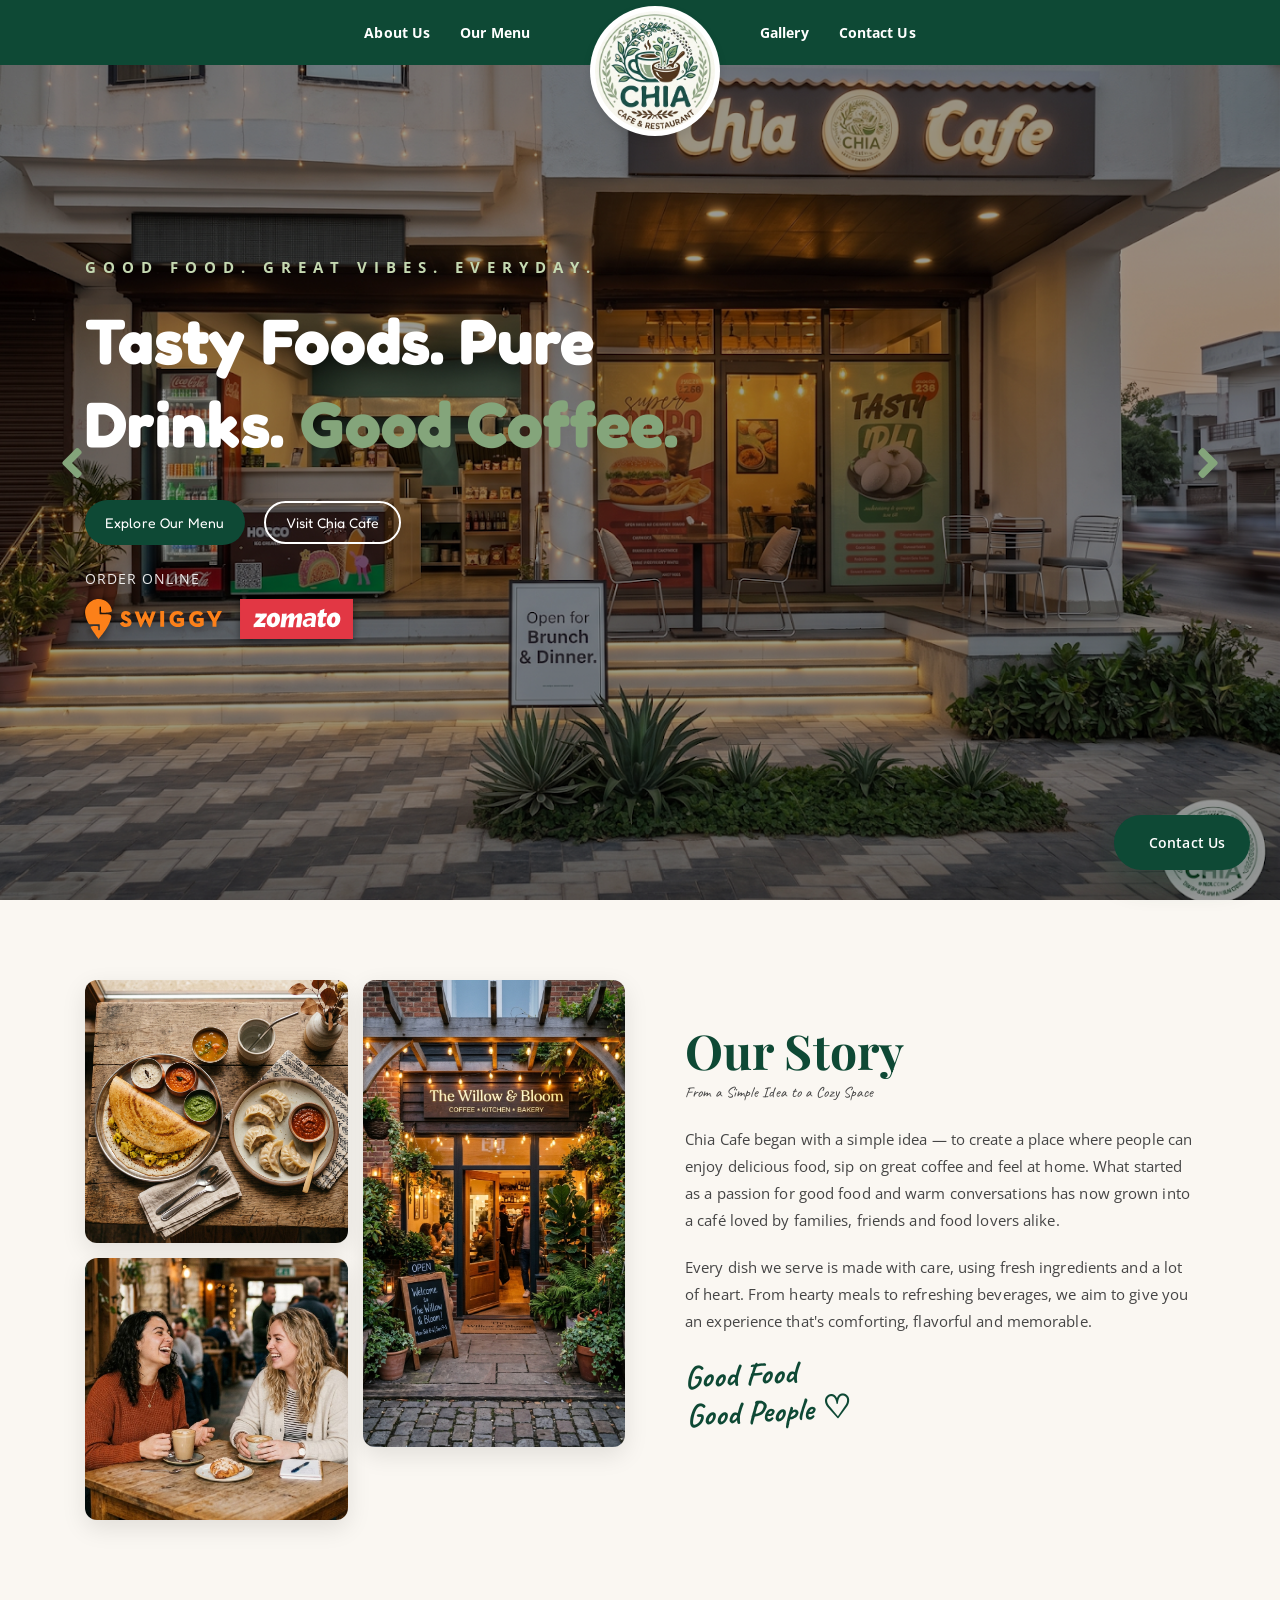
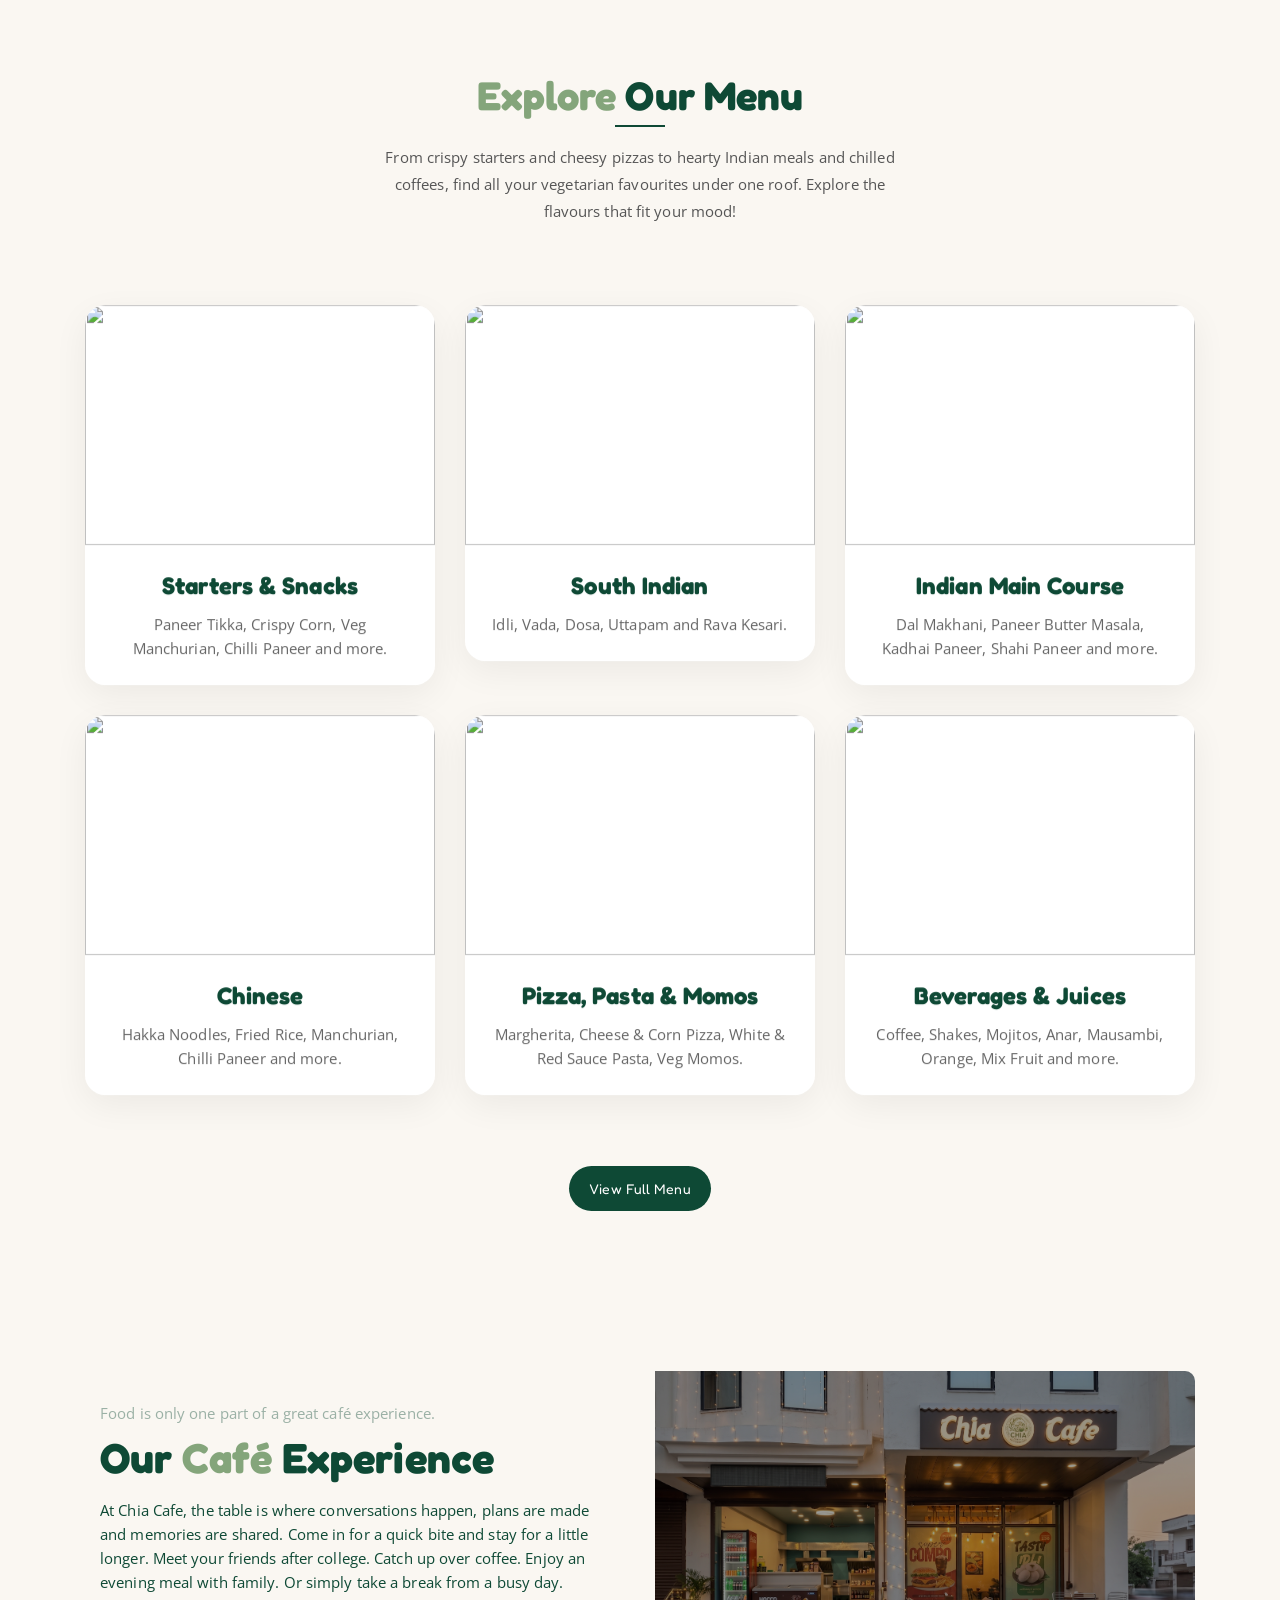
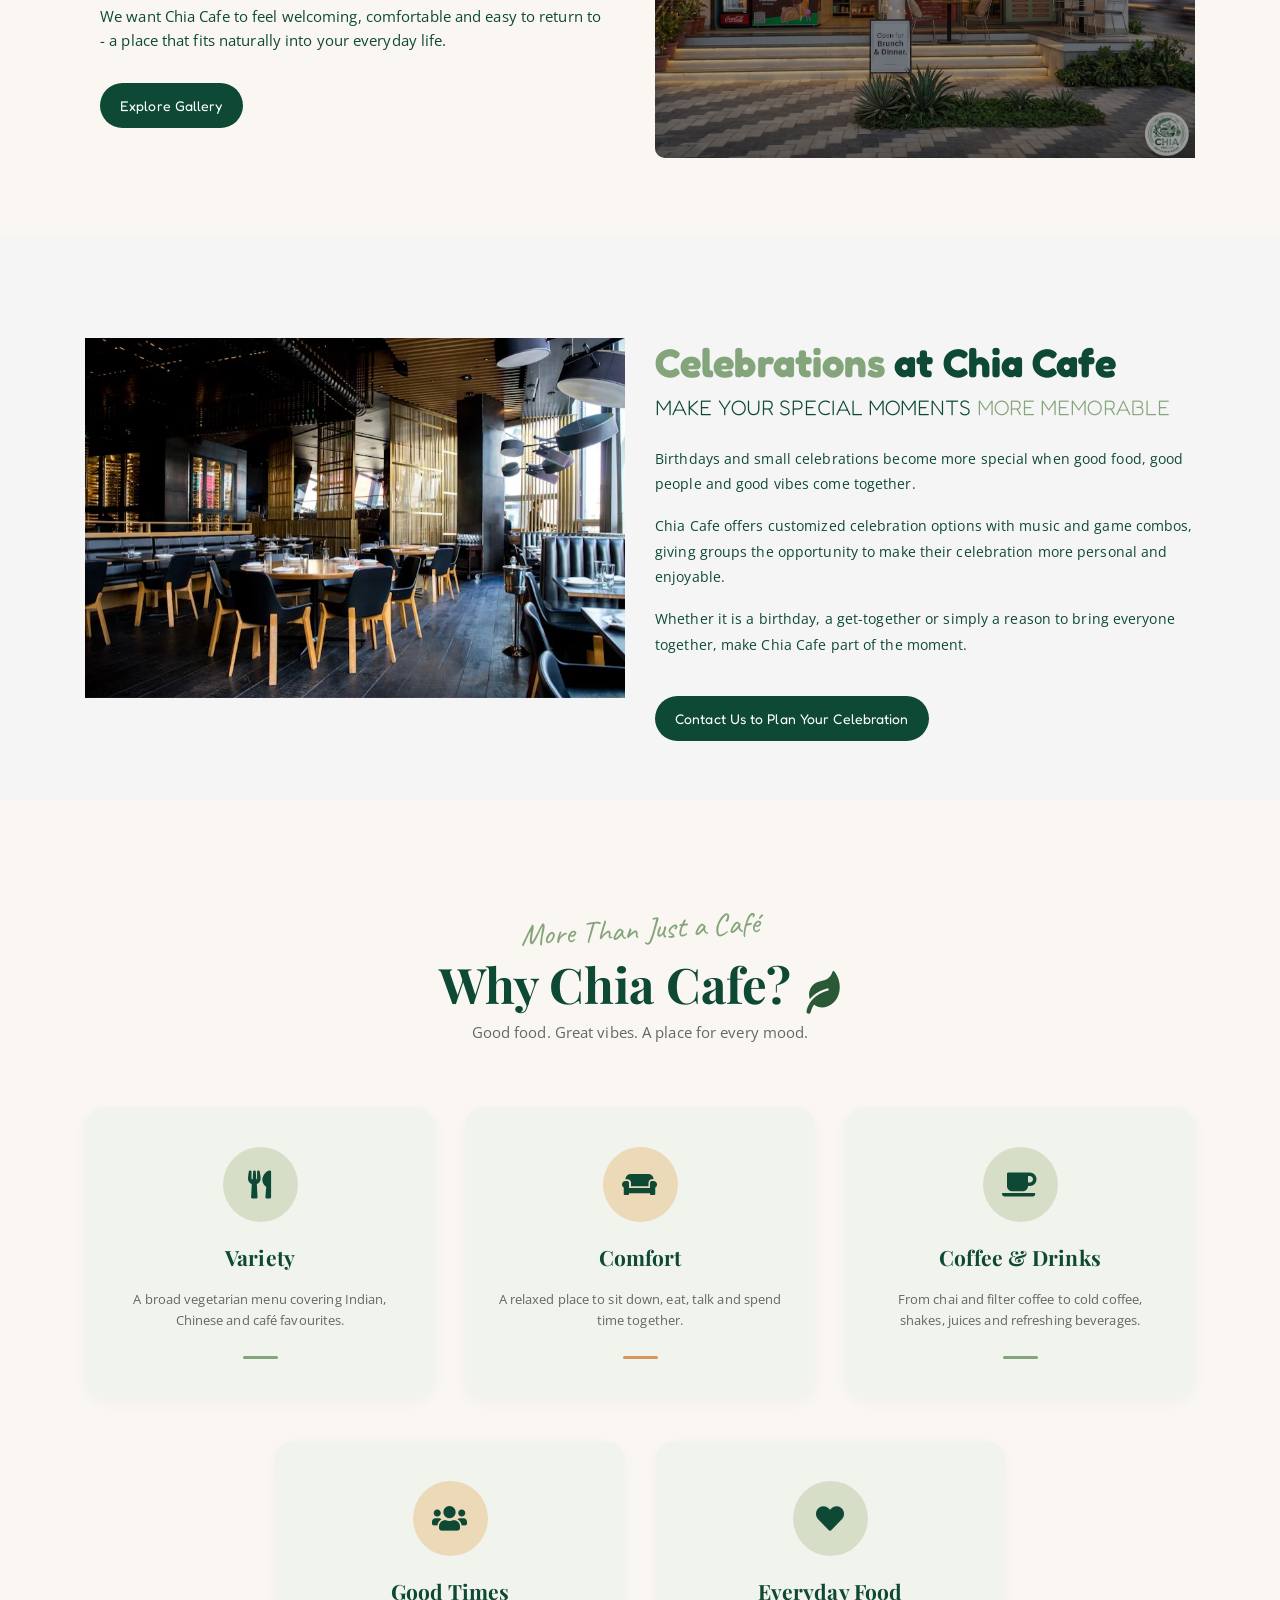
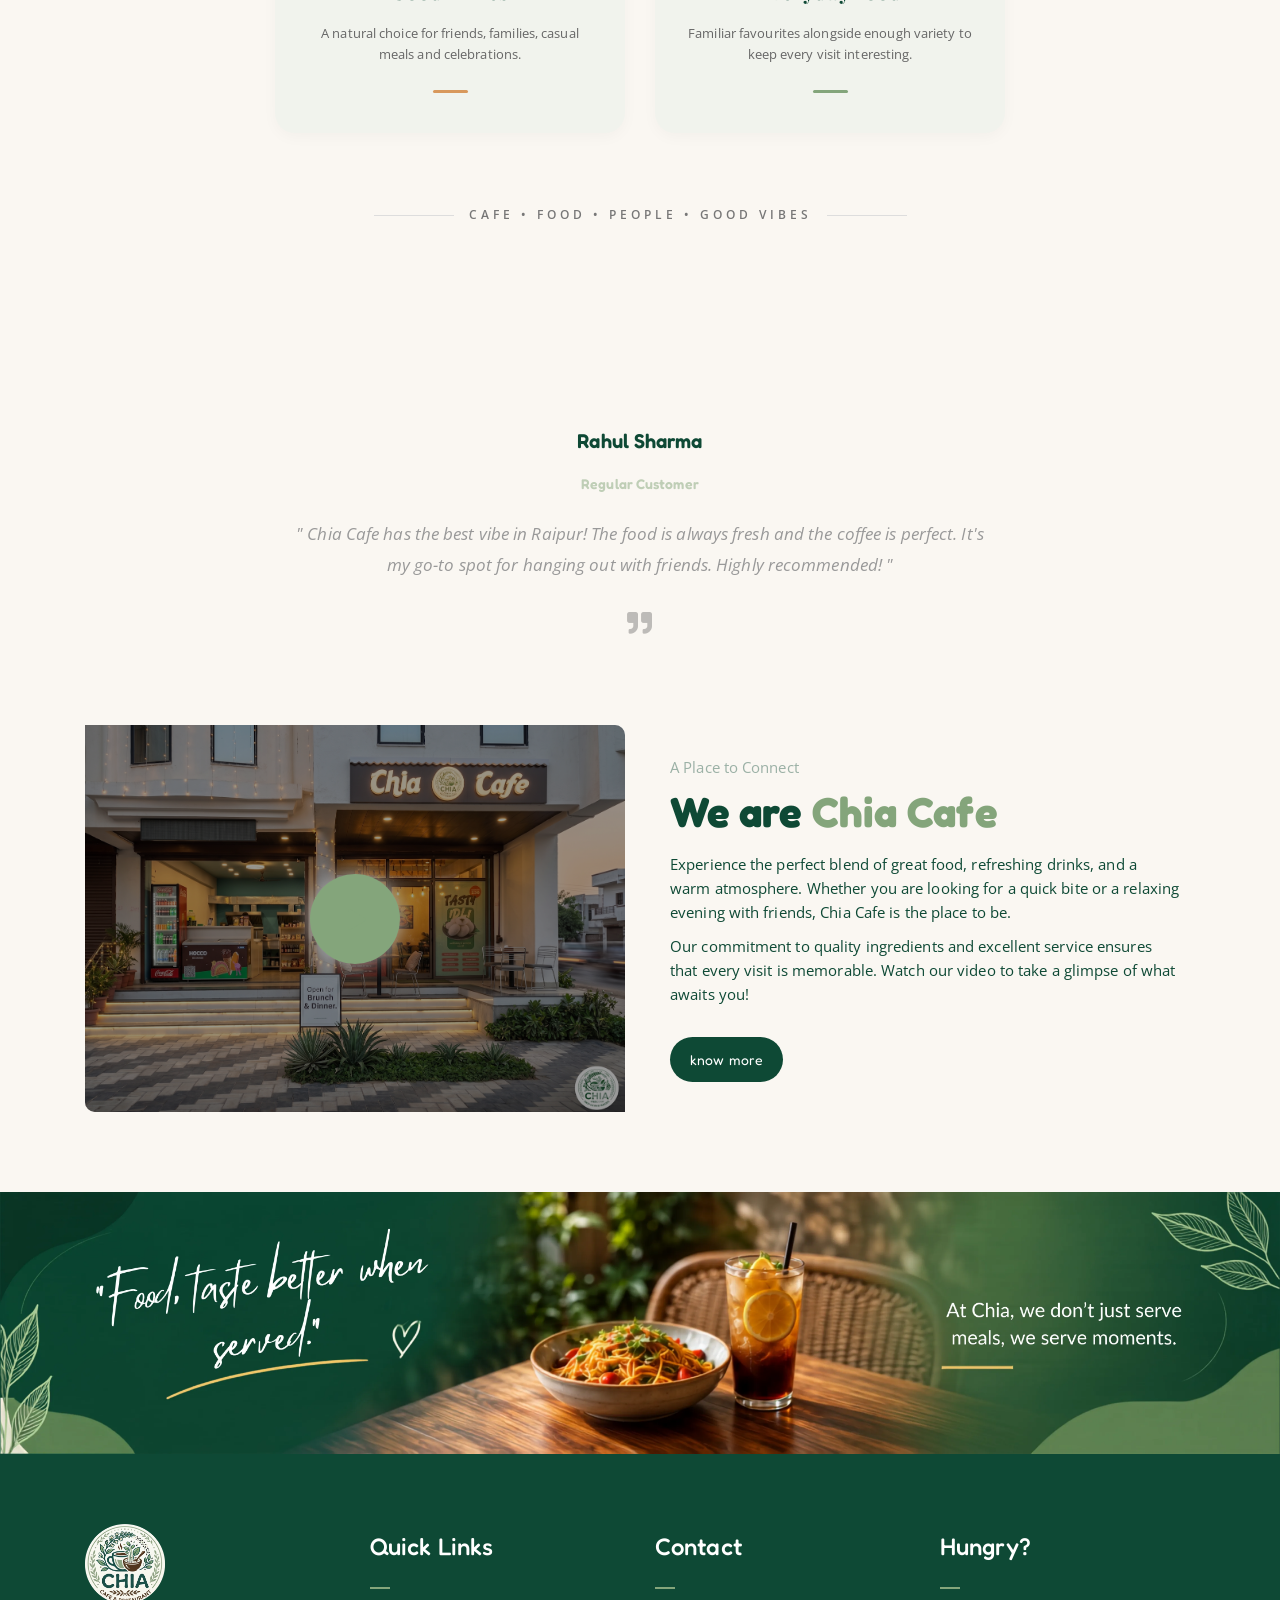
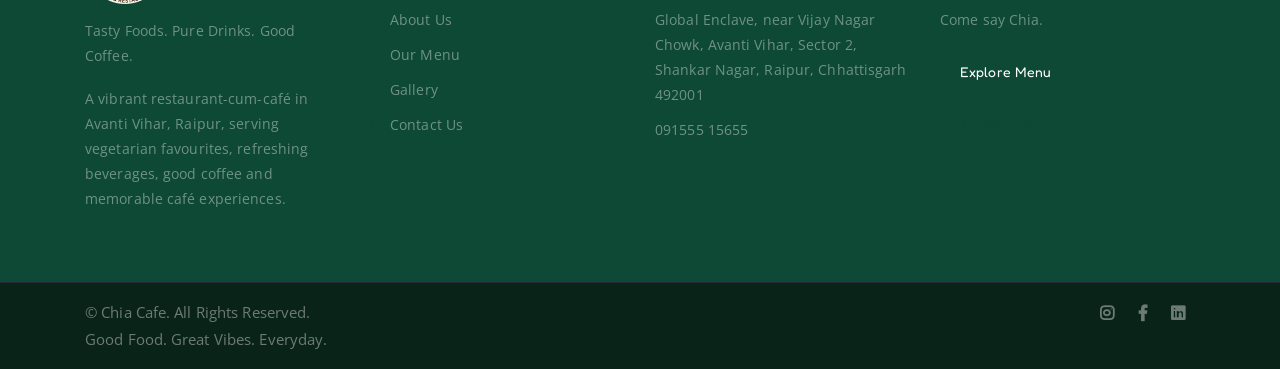
==== index.html @ af3e4922 "Add Open Graph and Twitter card meta tags for social sharing" ====
<!DOCTYPE html>

<html lang="en">

<head>
    <meta charset="utf-8" />
    <meta content="IE=edge" http-equiv="X-UA-Compatible" />
    <meta content="width=device-width, initial-scale=1" name="viewport" />
    <meta content="Chia Cafe | Good Food. Great Vibes. Everyday." name="description" />

    <!-- Open Graph / Facebook -->
    <meta property="og:type" content="website">
    <meta property="og:url" content="https://chiacafe.in/">
    <meta property="og:title" content="Chia Cafe | Good Food. Great Vibes. Everyday.">
    <meta property="og:description" content="A vibrant restaurant-cum-café in Avanti Vihar, Raipur, serving vegetarian favourites, refreshing beverages, good coffee and memorable café experiences.">
    <meta property="og:image" content="https://chiacafe.in/assets/img/favicon.png">

    <!-- Twitter -->
    <meta property="twitter:card" content="summary_large_image">
    <meta property="twitter:url" content="https://chiacafe.in/">
    <meta property="twitter:title" content="Chia Cafe | Good Food. Great Vibes. Everyday.">
    <meta property="twitter:description" content="A vibrant restaurant-cum-café in Avanti Vihar, Raipur, serving vegetarian favourites, refreshing beverages, good coffee and memorable café experiences.">
    <meta property="twitter:image" content="https://chiacafe.in/assets/img/favicon.png">

    <!-- title -->
    <title>Chia Cafe</title>
    <!-- favicon -->
    <link href="assets/img/favicon.png" rel="shortcut icon" type="image/png" />
    <!-- google font -->
    <link href="https://fonts.googleapis.com/css?family=Open+Sans:300,400,700" rel="stylesheet" />
    <link href="https://fonts.googleapis.com/css2?family=Fredoka:wght@400;500;600;700&amp;display=swap"
        rel="stylesheet" />
    <link
        href="https://fonts.googleapis.com/css2?family=Caveat:wght@500;700&family=Playfair+Display:ital,wght@0,600;0,700;1,600&display=swap"
        rel="stylesheet">
    <!-- fontawesome -->
    <link href="assets/css/all.min.css" rel="stylesheet" />
    <!-- bootstrap -->
    <link href="assets/bootstrap/css/bootstrap.min.css" rel="stylesheet" />
    <!-- owl carousel -->
    <link href="assets/css/owl.carousel.css" rel="stylesheet" />
    <!-- magnific popup -->
    <link href="assets/css/magnific-popup.css" rel="stylesheet" />
    <!-- animate css -->
    <link href="assets/css/animate.css" rel="stylesheet" />
    <!-- mean menu css -->
    <link href="assets/css/meanmenu.min.css" rel="stylesheet" />
    <!-- main style -->
    <link href="assets/css/main.css" rel="stylesheet" />
    <!-- responsive -->
    <link href="assets/css/responsive.css" rel="stylesheet" />
</head>

<body>
    <!--PreLoader-->
    <div class="loader">
        <div class="loader-inner">
            <div class="circle"></div>
        </div>
    </div>
    <!--PreLoader Ends-->
    <!-- header -->
    <div class="top-header-area" id="sticker">
        <div class="container">
            <div class="row">
                <div class="col-lg-12 col-sm-12 text-center">
                    <div class="main-menu-wrap">
                        <!-- logo -->
                        <div class="site-logo">
                            <a href="index.html">
                                <img alt="" src="assets/img/logo.webp" />
                            </a>
                        </div>
                        <!-- logo -->
                        <!-- menu start -->
                        <nav class="main-menu">
                            <ul>
                                <li><a href="about.html">About Us</a></li>
                                <li><a href="menu.html">Our Menu</a></li>
                                <li><a href="gallery.html">Gallery</a></li>
                                <li><a href="contact.html">Contact Us</a></li>
                            </ul>
                        </nav>
                        <a class="mobile-show search-bar-icon" href="#"><i class="fas fa-search"></i></a>
                        <div class="mobile-menu"></div>
                        <!-- menu end -->
                    </div>
                </div>
            </div>
        </div>
    </div>
    <!-- end header -->
    <!-- search area -->
    <div class="search-area">
        <div class="container">
            <div class="row">
                <div class="col-lg-12">
                    <span class="close-btn"><i class="fas fa-window-close"></i></span>
                    <div class="search-bar">
                        <div class="search-bar-tablecell">
                            <h3>Search For:</h3>
                            <input placeholder="Keywords" type="text" />
                            <button type="submit">Search <i class="fas fa-search"></i></button>
                        </div>
                    </div>
                </div>
            </div>
        </div>
    </div>
    <!-- end search area -->
    <!-- home page slider -->
    <div class="homepage-slider">
        <!-- single home slider -->
        <div class="single-homepage-slider homepage-bg-1">
            <div class="container">
                <div class="row">
                    <div class="col-md-12 col-lg-7 offset-lg-1 offset-xl-0">
                        <div class="hero-text">
                            <div class="hero-text-tablecell">
                                <p class="subtitle">Good Food. Great Vibes. Everyday.</p>
                                <h1>Tasty Foods. Pure Drinks. <span class="orange-text">Good Coffee.</span></h1>
                                <div class="hero-btns">
                                    <a class="boxed-btn" href="menu.html">Explore Our Menu</a>
                                    <a class="bordered-btn" href="contact.html">Visit Chia Cafe</a>
                                </div>
                                <div class="delivery-logos mt-4">
                                    <p class="text-white mb-2"
                                        style="font-size: 14px; opacity: 0.9; letter-spacing: 1px; text-transform: uppercase;">
                                        Order Online</p>
                                    <a href="https://www.swiggy.com/city/raipur/chia-cafe-shankar-nagar-rest1391785"
                                        target="_blank" class="d-inline-block mr-3">
                                        <img src="assets/img/swiggy-logo.svg" alt="Order on Swiggy" height="40"
                                            style="filter: drop-shadow(0px 2px 4px rgba(0,0,0,0.5));">
                                    </a>
                                    <a href="https://www.zomato.com/raipur/chia-cafe-1-shankar-nagar" target="_blank"
                                        class="d-inline-block">
                                        <img src="assets/img/zomato-logo.svg" alt="Order on Zomato" height="40"
                                            style="filter: drop-shadow(0px 2px 4px rgba(0,0,0,0.5));">
                                    </a>
                                </div>
                            </div>
                        </div>
                    </div>
                </div>
            </div>
        </div>
        <!-- single home slider -->
        <div class="single-homepage-slider homepage-bg-2">
            <div class="container">
                <div class="row">
                    <div class="col-lg-10 offset-lg-1 text-center">
                        <div class="hero-text">
                            <div class="hero-text-tablecell">
                                <p class="subtitle">Fresh Everyday</p>
                                <h1>100% Vegetarian <span class="orange-text">Collection</span></h1>
                                <div class="hero-btns">
                                    <a class="boxed-btn" href="menu.html">View Full Menu</a>
                                    <a class="bordered-btn" href="contact.html">Contact Us</a>
                                </div>
                                <div class="delivery-logos mt-4">
                                    <p class="text-white mb-2"
                                        style="font-size: 14px; opacity: 0.9; letter-spacing: 1px; text-transform: uppercase;">
                                        Order Online</p>
                                    <a href="https://www.swiggy.com/city/raipur/chia-cafe-shankar-nagar-rest1391785"
                                        target="_blank" class="d-inline-block mr-3">
                                        <img src="assets/img/swiggy-logo.svg" alt="Order on Swiggy" height="40"
                                            style="filter: drop-shadow(0px 2px 4px rgba(0,0,0,0.5));">
                                    </a>
                                    <a href="https://www.zomato.com/raipur/chia-cafe-1-shankar-nagar" target="_blank"
                                        class="d-inline-block">
                                        <img src="assets/img/zomato-logo.svg" alt="Order on Zomato" height="40"
                                            style="filter: drop-shadow(0px 2px 4px rgba(0,0,0,0.5));">
                                    </a>
                                </div>
                            </div>
                        </div>
                    </div>
                </div>
            </div>
        </div>
        <!-- single home slider -->
        <div class="single-homepage-slider homepage-bg-3">
            <div class="container">
                <div class="row">
                    <div class="col-lg-10 offset-lg-1 text-right">
                        <div class="hero-text">
                            <div class="hero-text-tablecell">
                                <p class="subtitle">More Than Just a Place to Eat</p>
                                <h1>For Friends &amp; <span class="orange-text">Families</span></h1>
                                <div class="hero-btns">
                                    <a class="boxed-btn" href="gallery.html">Explore Gallery</a>
                                    <a class="bordered-btn" href="contact.html">Plan a Celebration</a>
                                </div>
                                <div class="delivery-logos mt-4">
                                    <p class="text-white mb-2"
                                        style="font-size: 14px; opacity: 0.9; letter-spacing: 1px; text-transform: uppercase;">
                                        Order Online</p>
                                    <a href="https://www.swiggy.com/city/raipur/chia-cafe-shankar-nagar-rest1391785"
                                        target="_blank" class="d-inline-block mr-3">
                                        <img src="assets/img/swiggy-logo.svg" alt="Order on Swiggy" height="40"
                                            style="filter: drop-shadow(0px 2px 4px rgba(0,0,0,0.5));">
                                    </a>
                                    <a href="https://www.zomato.com/raipur/chia-cafe-1-shankar-nagar" target="_blank"
                                        class="d-inline-block">
                                        <img src="assets/img/zomato-logo.svg" alt="Order on Zomato" height="40"
                                            style="filter: drop-shadow(0px 2px 4px rgba(0,0,0,0.5));">
                                    </a>
                                </div>
                            </div>
                        </div>
                    </div>
                </div>
            </div>
        </div>
    </div>
    <!-- end home page slider -->
    <!-- about section -->
    <div class="abt-section mt-150 mb-150">
        <div class="container">
            <div class="row align-items-center">
                <div class="col-lg-6 col-md-12 order-2 order-lg-1">
                    <div class="story-image-grid">
                        <div class="story-img-left">
                            <img src="assets/img/story_sq1.jpg" alt="South Indian Food" class="story-img-top">
                            <img src="assets/img/story_sq2.jpg" alt="Friends Sharing Coffee" class="story-img-bottom">
                        </div>
                        <div class="story-img-right">
                            <img src="assets/img/story_tall.jpg" alt="Cafe Entrance" class="story-img-tall">
                        </div>
                    </div>
                </div>
                <div class="col-lg-6 col-md-12 order-1 order-lg-2">
                    <div class="story-text">
                        <h2 class="story-heading">Our Story</h2>
                        <p class="story-script-sub">From a Simple Idea to a Cozy Space</p>

                        <p>Chia Cafe began with a simple idea — to create a place where people can enjoy delicious food,
                            sip on great coffee and feel at home. What started as a passion for good food and warm
                            conversations has now grown into a café loved by families, friends and food lovers alike.
                        </p>

                        <p>Every dish we serve is made with care, using fresh ingredients and a lot of heart. From
                            hearty meals to refreshing beverages, we aim to give you an experience that's comforting,
                            flavorful and memorable.</p>

                        <p class="story-signature">Good Food<br>Good People ♡</p>
                    </div>
                </div>
            </div>
        </div>
    </div>
    <!-- end about section -->
    <!-- product section -->
    <div class="product-section pt-150 pb-150" style="background-color: #FAF7F2; position: relative;">
        <div class="container">
            <div class="row">
                <div class="col-lg-8 offset-lg-2 text-center">
                    <div class="section-title">
                        <h3><span class="orange-text">Explore</span> Our Menu</h3>
                        <p>From crispy starters and cheesy pizzas to hearty Indian meals and chilled coffees, find all your vegetarian favourites under one roof. Explore the flavours that fit your mood!</p>
                    </div>
                </div>
            </div>
            <div class="row">
                <div class="col-lg-4 col-md-6 text-center">
                    <div class="single-product-item">
                        <div class="product-image">
                            <img alt=""
                                src="https://images.unsplash.com/photo-1541592106381-b31e9677c0e5?auto=format&amp;fit=crop&amp;w=800&amp;q=80" />
                        </div>
                        <h3>Starters &amp; Snacks</h3>
                        <p class="product-price">Paneer Tikka, Crispy Corn, Veg Manchurian, Chilli Paneer and more.</p>
                    </div>
                </div>
                <div class="col-lg-4 col-md-6 text-center">
                    <div class="single-product-item">
                        <div class="product-image">
                            <img alt=""
                                src="https://images.unsplash.com/photo-1585937421612-70a008356fbe?auto=format&amp;fit=crop&amp;w=800&amp;q=80" />
                        </div>
                        <h3>South Indian</h3>
                        <p class="product-price">Idli, Vada, Dosa, Uttapam and Rava Kesari.</p>
                    </div>
                </div>
                <div class="col-lg-4 col-md-6 text-center">
                    <div class="single-product-item">
                        <div class="product-image">
                            <img alt=""
                                src="https://images.unsplash.com/photo-1544145945-f90425340c7e?auto=format&amp;fit=crop&amp;w=800&amp;q=80" />
                        </div>
                        <h3>Indian Main Course</h3>
                        <p class="product-price">Dal Makhani, Paneer Butter Masala, Kadhai Paneer, Shahi Paneer and
                            more.</p>
                    </div>
                </div>
                <div class="col-lg-4 col-md-6 text-center">
                    <div class="single-product-item">
                        <div class="product-image">
                            <img alt=""
                                src="https://images.unsplash.com/photo-1585032226651-759b368d7246?auto=format&amp;fit=crop&amp;w=800&amp;q=80" />
                        </div>
                        <h3>Chinese</h3>
                        <p class="product-price">Hakka Noodles, Fried Rice, Manchurian, Chilli Paneer and more.</p>
                    </div>
                </div>
                <div class="col-lg-4 col-md-6 text-center">
                    <div class="single-product-item">
                        <div class="product-image">
                            <img alt=""
                                src="https://images.unsplash.com/photo-1574071318508-1cdbab80d002?auto=format&amp;fit=crop&amp;w=800&amp;q=80" />
                        </div>
                        <h3>Pizza, Pasta &amp; Momos</h3>
                        <p class="product-price">Margherita, Cheese &amp; Corn Pizza, White &amp; Red Sauce Pasta, Veg
                            Momos.</p>
                    </div>
                </div>
                <div class="col-lg-4 col-md-6 text-center">
                    <div class="single-product-item">
                        <div class="product-image">
                            <img alt=""
                                src="https://images.unsplash.com/photo-1551024601-bec78aea704b?auto=format&amp;fit=crop&amp;w=800&amp;q=80" />
                        </div>
                        <h3>Beverages &amp; Juices</h3>
                        <p class="product-price">Coffee, Shakes, Mojitos, Anar, Mausambi, Orange, Mix Fruit and more.
                        </p>
                    </div>
                </div>
            </div>
            <div class="row">
                <div class="col-lg-12 text-center mt-5">
                    <a class="boxed-btn" href="menu.html">View Full Menu</a>
                </div>
            </div>
        </div>
    </div>
    <!-- end product section -->
    <!-- cafe experience section -->
    <div class="abt-section mt-150 mb-150">
        <div class="container">
            <div class="row">
                <div class="col-lg-6 col-md-12">
                    <div class="abt-text">
                        <p class="top-sub">Food is only one part of a great café experience.</p>
                        <h2>Our <span class="orange-text">Café</span> Experience</h2>
                        <p>At Chia Cafe, the table is where conversations happen, plans are made and memories are
                            shared. Come in for a quick bite and stay for a little longer. Meet your friends after
                            college. Catch up over coffee. Enjoy an evening meal with family. Or simply take a break
                            from a busy day.</p>
                        <p>We want Chia Cafe to feel welcoming, comfortable and easy to return to - a place that fits
                            naturally into your everyday life.</p>
                        <a class="boxed-btn mt-4" href="gallery.html">Explore Gallery</a>
                    </div>
                </div>
                <div class="col-lg-6 col-md-12">
                    <div class="abt-bg">
                        <!-- Placeholder -->
                    </div>
                </div>
            </div>
        </div>
    </div>
    <!-- end cafe experience section -->
    <!-- celebrations section -->
    <section class="cart-banner pt-100 pb-100">
        <div class="container">
            <div class="row clearfix">
                <!--Image Column-->
                <div class="image-column col-lg-6">
                    <div class="image">
                        <img alt="" src="assets/img/a.webp" />
                    </div>
                </div>
                <!--Content Column-->
                <div class="content-column col-lg-6">
                    <h3><span class="orange-text">Celebrations</span> at Chia Cafe</h3>
                    <h4>Make Your Special Moments <span class="orange-text">More Memorable</span></h4>
                    <div class="text">
                        <p>Birthdays and small celebrations become more special when good food, good people and good
                            vibes come together.</p>
                        <p>Chia Cafe offers customized celebration options with music and game combos, giving groups the
                            opportunity to make their celebration more personal and enjoyable.</p>
                        <p>Whether it is a birthday, a get-together or simply a reason to bring everyone together, make
                            Chia Cafe part of the moment.</p>
                    </div>
                    <a class="cart-btn mt-3" href="contact.html">Contact Us to Plan Your Celebration</a>
                </div>
            </div>
        </div>
    </section>
    <!-- end celebrations section -->
    <!-- features list section -->
    <section class="why-chia-section mb-80">
        <!-- Corner image placeholders for the user -->
        <img class="corner-img corner-tl" src="assets/img/corner-tl.png" alt="" style="display: none;">
        <img class="corner-img corner-tr" src="assets/img/corner-tr.png" alt="" style="display: none;">
        <img class="corner-img corner-bl" src="assets/img/corner-bl.png" alt="" style="display: none;">
        <img class="corner-img corner-br" src="assets/img/corner-br.png" alt="" style="display: none;">

        <div class="container why-chia-content">
            <div class="row">
                <div class="col-lg-12 text-center why-header">
                    <span class="why-script">More Than Just a Café</span>
                    <h2 class="why-title">Why Chia Cafe? <i class="fas fa-leaf"></i></h2>
                    <p class="why-subtitle">Good food. Great vibes. A place for every mood.</p>
                </div>
            </div>

            <!-- Top row: 3 cards -->
            <div class="row mb-4">
                <div class="col-lg-4 col-md-6 mb-4">
                    <div class="why-card">
                        <div class="why-icon-wrap">
                            <i class="fas fa-utensils"></i>
                        </div>
                        <h3>Variety</h3>
                        <p>A broad vegetarian menu covering Indian, Chinese and café favourites.</p>
                        <div class="why-card-line"></div>
                    </div>
                </div>
                <div class="col-lg-4 col-md-6 mb-4">
                    <div class="why-card alt-line">
                        <div class="why-icon-wrap alt-bg">
                            <i class="fas fa-couch"></i>
                        </div>
                        <h3>Comfort</h3>
                        <p>A relaxed place to sit down, eat, talk and spend time together.</p>
                        <div class="why-card-line"></div>
                    </div>
                </div>
                <div class="col-lg-4 col-md-6 mb-4">
                    <div class="why-card">
                        <div class="why-icon-wrap">
                            <i class="fas fa-coffee"></i>
                        </div>
                        <h3>Coffee &amp; Drinks</h3>
                        <p>From chai and filter coffee to cold coffee, shakes, juices and refreshing beverages.</p>
                        <div class="why-card-line"></div>
                    </div>
                </div>
            </div>

            <!-- Bottom row: 2 centered cards -->
            <div class="row justify-content-center">
                <div class="col-lg-4 col-md-6 mb-4">
                    <div class="why-card alt-line">
                        <div class="why-icon-wrap alt-bg">
                            <i class="fas fa-users"></i>
                        </div>
                        <h3>Good Times</h3>
                        <p>A natural choice for friends, families, casual meals and celebrations.</p>
                        <div class="why-card-line"></div>
                    </div>
                </div>
                <div class="col-lg-4 col-md-6 mb-4">
                    <div class="why-card">
                        <div class="why-icon-wrap">
                            <i class="fas fa-heart"></i>
                        </div>
                        <h3>Everyday Food</h3>
                        <p>Familiar favourites alongside enough variety to keep every visit interesting.</p>
                        <div class="why-card-line"></div>
                    </div>
                </div>
            </div>

            <!-- Footer Tags -->
            <div class="row">
                <div class="col-lg-12">
                    <div class="why-footer-tags">
                        CAFE &bull; FOOD &bull; PEOPLE &bull; GOOD VIBES
                    </div>
                </div>
            </div>
        </div>
    </section>
    <!-- end features list section -->

    <!-- testimonail-section -->
    <div class="testimonail-section mt-150 mb-150">
        <div class="container">
            <div class="row">
                <div class="col-lg-10 offset-lg-1 text-center">
                    <div class="testimonial-sliders">
                        <div class="single-testimonial-slider">
                            <div class="client-avater">
                                <img alt="" src="assets/img/avaters/avatar1.png" />
                            </div>
                            <div class="client-meta">
                                <h3>Rahul Sharma <span>Regular Customer</span></h3>
                                <p class="testimonial-body">
                                    " Chia Cafe has the best vibe in Raipur! The food is always fresh and the coffee is
                                    perfect. It's my go-to spot for hanging out with friends. Highly recommended! "
                                </p>
                                <div class="last-icon">
                                    <i class="fas fa-quote-right"></i>
                                </div>
                            </div>
                        </div>
                        <div class="single-testimonial-slider">
                            <div class="client-avater">
                                <img alt="" src="assets/img/avaters/avatar2.png" />
                            </div>
                            <div class="client-meta">
                                <h3>Neha Singh <span>Food Blogger</span></h3>
                                <p class="testimonial-body">
                                    " The variety on the menu is amazing. From crispy starters to delicious main
                                    courses, everything is cooked to perfection. A must-visit place for all food lovers
                                    in the city! "
                                </p>
                                <div class="last-icon">
                                    <i class="fas fa-quote-right"></i>
                                </div>
                            </div>
                        </div>
                        <div class="single-testimonial-slider">
                            <div class="client-avater">
                                <img alt="" src="assets/img/avaters/avatar3.png" />
                            </div>
                            <div class="client-meta">
                                <h3>Amit Patel <span>Local Resident</span></h3>
                                <p class="testimonial-body">
                                    " Great ambiance, friendly staff, and fantastic food. We celebrated my daughter's
                                    birthday here, and the team made it truly special. Thank you, Chia Cafe! "
                                </p>
                                <div class="last-icon">
                                    <i class="fas fa-quote-right"></i>
                                </div>
                            </div>
                        </div>
                    </div>
                </div>
            </div>
        </div>
    </div>
    <!-- end testimonail-section -->

    <!-- advertisement section -->
    <div class="abt-section mb-150">
        <div class="container">
            <div class="row">
                <div class="col-lg-6 col-md-12">
                    <div class="abt-bg">
                        <a class="video-play-btn popup-youtube" href="https://www.youtube.com/watch?v=DBLlFWYcIGQ"><i
                                class="fas fa-play"></i></a>
                    </div>
                </div>
                <div class="col-lg-6 col-md-12">
                    <div class="abt-text">
                        <p class="top-sub">A Place to Connect</p>
                        <h2>We are <span class="orange-text">Chia Cafe</span></h2>
                        <p>Experience the perfect blend of great food, refreshing drinks, and a warm atmosphere. Whether
                            you are looking for a quick bite or a relaxing evening with friends, Chia Cafe is the place
                            to be.</p>
                        <p>Our commitment to quality ingredients and excellent service ensures that every visit is
                            memorable. Watch our video to take a glimpse of what awaits you!</p>
                        <a class="boxed-btn mt-4" href="about.html">know more</a>
                    </div>
                </div>
            </div>
        </div>
    </div>
    <!-- end advertisement section -->




    <!-- shop banner (Image Only) -->
    <section class="shop-banner-image" style="width: 100%;">
        <img src="assets/img/1.webp" alt="Cafe Banner" style="width: 100%; height: auto; display: block;">
    </section>
    <!-- end shop banner -->
    <!-- footer -->
    <div class="footer-area">
        <div class="container">
            <div class="row">
                <div class="col-lg-3 col-md-6">
                    <div class="footer-box about-widget">
                        <img src="assets/img/logo.webp" alt="Chia Cafe Logo" class="footer-logo mb-3"
                            style="max-width: 80px;">
                        <p>Tasty Foods. Pure Drinks. Good Coffee.</p>
                        <p>A vibrant restaurant-cum-café in Avanti Vihar, Raipur, serving vegetarian favourites,
                            refreshing beverages, good coffee and memorable café experiences.</p>
                    </div>
                </div>
                <div class="col-lg-3 col-md-6">
                    <div class="footer-box pages">
                        <h2 class="widget-title">Quick Links</h2>
                        <ul>
                            <li><a href="about.html">About Us</a></li>
                            <li><a href="menu.html">Our Menu</a></li>
                            <li><a href="gallery.html">Gallery</a></li>
                            <li><a href="contact.html">Contact Us</a></li>
                        </ul>
                    </div>
                </div>
                <div class="col-lg-3 col-md-6">
                    <div class="footer-box get-in-touch">
                        <h2 class="widget-title">Contact</h2>
                        <ul>
                            <li><a href="https://www.google.com/maps/search/Global+Enclave,+near+Vijay+Nagar+Chowk,+Avanti+Vihar,+Sector+2,+Shankar+Nagar,+Raipur,+Chhattisgarh+492001" target="_blank" style="color: inherit; transition: 0.3s;" onmouseover="this.style.color='#F28123'" onmouseout="this.style.color='inherit'">Global Enclave, near Vijay Nagar Chowk, Avanti Vihar, Sector 2, Shankar Nagar, Raipur, Chhattisgarh 492001</a></li>
                            <li><a href="tel:09155515655" style="color: inherit; transition: 0.3s;" onmouseover="this.style.color='#F28123'" onmouseout="this.style.color='inherit'">091555 15655</a></li>
                        </ul>
                    </div>
                </div>
                <div class="col-lg-3 col-md-6">
                    <div class="footer-box subscribe">
                        <h2 class="widget-title">Hungry?</h2>
                        <p>Come say Chia.</p><a class="boxed-btn mb-2 d-block" href="menu.html">Explore Menu</a><a
                            class="bordered-btn d-block" href="contact.html">Contact Us</a>
                    </div>
                </div>
            </div>
        </div>
    </div>
    <!-- end footer -->
    <!-- copyright -->
    <div class="copyright">
        <div class="container">
            <div class="row">
                <div class="col-lg-6 col-md-12">
                    <p>© Chia Cafe. All Rights Reserved.<br />Good Food. Great Vibes. Everyday.</p>
                </div>
                <div class="col-lg-6 text-right col-md-12">
                    <div class="social-icons">
                        <ul>
                            <li><a href="https://www.instagram.com/chiacafe" target="_blank"><i class="fab fa-instagram"></i></a></li>
                            <li><a href="https://www.facebook.com/chiacafe" target="_blank"><i class="fab fa-facebook-f"></i></a></li>
                            <li><a href="https://www.linkedin.com/company/chiacafe" target="_blank"><i class="fab fa-linkedin"></i></a></li>
                        </ul>
                    </div>
                </div>
            </div>
        </div>
    </div>
    <!-- end copyright -->
    <!-- jquery -->
    <script src="assets/js/jquery-1.11.3.min.js"></script>
    <!-- bootstrap -->
    <script src="assets/bootstrap/js/bootstrap.min.js"></script>
    <!-- count down -->
    <script src="assets/js/jquery.countdown.js"></script>
    <!-- isotope -->
    <script src="assets/js/jquery.isotope-3.0.6.min.js"></script>
    <!-- waypoints -->
    <script src="assets/js/waypoints.js"></script>
    <!-- owl carousel -->
    <script src="assets/js/owl.carousel.min.js"></script>
    <!-- magnific popup -->
    <script src="assets/js/jquery.magnific-popup.min.js"></script>
    <!-- mean menu -->
    <script src="assets/js/jquery.meanmenu.min.js"></script>
    <!-- sticker js -->
    <script src="assets/js/sticker.js"></script>
    <!-- main js -->
    <script src="assets/js/main.js"></script>
    <!-- scroll animations -->
    <script src="assets/js/scroll-animations.js"></script>

    <!-- Floating Contact Button -->
    <a href="tel:09155515655" class="floating-contact-btn">
        <i class="fas fa-phone-alt"></i> Contact Us
    </a>
</body>

</html>
---- assets/css/all.min.css ----
.fa,.fab,.fal,.far,.fas{-moz-osx-font-smoothing:grayscale;-webkit-font-smoothing:antialiased;display:inline-block;font-style:normal;font-variant:normal;text-rendering:auto;line-height:1}.fa-lg{font-size:1.33333em;line-height:.75em;vertical-align:-.0667em}.fa-xs{font-size:.75em}.fa-sm{font-size:.875em}.fa-1x{font-size:1em}.fa-2x{font-size:2em}.fa-3x{font-size:3em}.fa-4x{font-size:4em}.fa-5x{font-size:5em}.fa-6x{font-size:6em}.fa-7x{font-size:7em}.fa-8x{font-size:8em}.fa-9x{font-size:9em}.fa-10x{font-size:10em}.fa-fw{text-align:center;width:1.25em}.fa-ul{list-style-type:none;margin-left:2.5em;padding-left:0}.fa-ul>li{position:relative}.fa-li{left:-2em;position:absolute;text-align:center;width:2em;line-height:inherit}.fa-border{border:.08em solid #eee;border-radius:.1em;padding:.2em .25em .15em}.fa-pull-left{float:left}.fa-pull-right{float:right}.fa.fa-pull-left,.fab.fa-pull-left,.fal.fa-pull-left,.far.fa-pull-left,.fas.fa-pull-left{margin-right:.3em}.fa.fa-pull-right,.fab.fa-pull-right,.fal.fa-pull-right,.far.fa-pull-right,.fas.fa-pull-right{margin-left:.3em}.fa-spin{animation:fa-spin 2s infinite linear}.fa-pulse{animation:fa-spin 1s infinite steps(8)}@keyframes fa-spin{0%{transform:rotate(0deg)}to{transform:rotate(1turn)}}.fa-rotate-90{-ms-filter:"progid:DXImageTransform.Microsoft.BasicImage(rotation=1)";transform:rotate(90deg)}.fa-rotate-180{-ms-filter:"progid:DXImageTransform.Microsoft.BasicImage(rotation=2)";transform:rotate(180deg)}.fa-rotate-270{-ms-filter:"progid:DXImageTransform.Microsoft.BasicImage(rotation=3)";transform:rotate(270deg)}.fa-flip-horizontal{-ms-filter:"progid:DXImageTransform.Microsoft.BasicImage(rotation=0, mirror=1)";transform:scaleX(-1)}.fa-flip-vertical{transform:scaleY(-1)}.fa-flip-horizontal.fa-flip-vertical,.fa-flip-vertical{-ms-filter:"progid:DXImageTransform.Microsoft.BasicImage(rotation=2, mirror=1)"}.fa-flip-horizontal.fa-flip-vertical{transform:scale(-1)}:root .fa-flip-horizontal,:root .fa-flip-vertical,:root .fa-rotate-90,:root .fa-rotate-180,:root .fa-rotate-270{filter:none}.fa-stack{display:inline-block;height:2em;line-height:2em;position:relative;vertical-align:middle;width:2.5em}.fa-stack-1x,.fa-stack-2x{left:0;position:absolute;text-align:center;width:100%}.fa-stack-1x{line-height:inherit}.fa-stack-2x{font-size:2em}.fa-inverse{color:#fff}.fa-500px:before{content:"\f26e"}.fa-accessible-icon:before{content:"\f368"}.fa-accusoft:before{content:"\f369"}.fa-acquisitions-incorporated:before{content:"\f6af"}.fa-ad:before{content:"\f641"}.fa-address-book:before{content:"\f2b9"}.fa-address-card:before{content:"\f2bb"}.fa-adjust:before{content:"\f042"}.fa-adn:before{content:"\f170"}.fa-adobe:before{content:"\f778"}.fa-adversal:before{content:"\f36a"}.fa-affiliatetheme:before{content:"\f36b"}.fa-air-freshener:before{content:"\f5d0"}.fa-algolia:before{content:"\f36c"}.fa-align-center:before{content:"\f037"}.fa-align-justify:before{content:"\f039"}.fa-align-left:before{content:"\f036"}.fa-align-right:before{content:"\f038"}.fa-alipay:before{content:"\f642"}.fa-allergies:before{content:"\f461"}.fa-amazon:before{content:"\f270"}.fa-amazon-pay:before{content:"\f42c"}.fa-ambulance:before{content:"\f0f9"}.fa-american-sign-language-interpreting:before{content:"\f2a3"}.fa-amilia:before{content:"\f36d"}.fa-anchor:before{content:"\f13d"}.fa-android:before{content:"\f17b"}.fa-angellist:before{content:"\f209"}.fa-angle-double-down:before{content:"\f103"}.fa-angle-double-left:before{content:"\f100"}.fa-angle-double-right:before{content:"\f101"}.fa-angle-double-up:before{content:"\f102"}.fa-angle-down:before{content:"\f107"}.fa-angle-left:before{content:"\f104"}.fa-angle-right:before{content:"\f105"}.fa-angle-up:before{content:"\f106"}.fa-angry:before{content:"\f556"}.fa-angrycreative:before{content:"\f36e"}.fa-angular:before{content:"\f420"}.fa-ankh:before{content:"\f644"}.fa-app-store:before{content:"\f36f"}.fa-app-store-ios:before{content:"\f370"}.fa-apper:before{content:"\f371"}.fa-apple:before{content:"\f179"}.fa-apple-alt:before{content:"\f5d1"}.fa-apple-pay:before{content:"\f415"}.fa-archive:before{content:"\f187"}.fa-archway:before{content:"\f557"}.fa-arrow-alt-circle-down:before{content:"\f358"}.fa-arrow-alt-circle-left:before{content:"\f359"}.fa-arrow-alt-circle-right:before{content:"\f35a"}.fa-arrow-alt-circle-up:before{content:"\f35b"}.fa-arrow-circle-down:before{content:"\f0ab"}.fa-arrow-circle-left:before{content:"\f0a8"}.fa-arrow-circle-right:before{content:"\f0a9"}.fa-arrow-circle-up:before{content:"\f0aa"}.fa-arrow-down:before{content:"\f063"}.fa-arrow-left:before{content:"\f060"}.fa-arrow-right:before{content:"\f061"}.fa-arrow-up:before{content:"\f062"}.fa-arrows-alt:before{content:"\f0b2"}.fa-arrows-alt-h:before{content:"\f337"}.fa-arrows-alt-v:before{content:"\f338"}.fa-artstation:before{content:"\f77a"}.fa-assistive-listening-systems:before{content:"\f2a2"}.fa-asterisk:before{content:"\f069"}.fa-asymmetrik:before{content:"\f372"}.fa-at:before{content:"\f1fa"}.fa-atlas:before{content:"\f558"}.fa-atlassian:before{content:"\f77b"}.fa-atom:before{content:"\f5d2"}.fa-audible:before{content:"\f373"}.fa-audio-description:before{content:"\f29e"}.fa-autoprefixer:before{content:"\f41c"}.fa-avianex:before{content:"\f374"}.fa-aviato:before{content:"\f421"}.fa-award:before{content:"\f559"}.fa-aws:before{content:"\f375"}.fa-baby:before{content:"\f77c"}.fa-baby-carriage:before{content:"\f77d"}.fa-backspace:before{content:"\f55a"}.fa-backward:before{content:"\f04a"}.fa-balance-scale:before{content:"\f24e"}.fa-ban:before{content:"\f05e"}.fa-band-aid:before{content:"\f462"}.fa-bandcamp:before{content:"\f2d5"}.fa-barcode:before{content:"\f02a"}.fa-bars:before{content:"\f0c9"}.fa-baseball-ball:before{content:"\f433"}.fa-basketball-ball:before{content:"\f434"}.fa-bath:before{content:"\f2cd"}.fa-battery-empty:before{content:"\f244"}.fa-battery-full:before{content:"\f240"}.fa-battery-half:before{content:"\f242"}.fa-battery-quarter:before{content:"\f243"}.fa-battery-three-quarters:before{content:"\f241"}.fa-bed:before{content:"\f236"}.fa-beer:before{content:"\f0fc"}.fa-behance:before{content:"\f1b4"}.fa-behance-square:before{content:"\f1b5"}.fa-bell:before{content:"\f0f3"}.fa-bell-slash:before{content:"\f1f6"}.fa-bezier-curve:before{content:"\f55b"}.fa-bible:before{content:"\f647"}.fa-bicycle:before{content:"\f206"}.fa-bimobject:before{content:"\f378"}.fa-binoculars:before{content:"\f1e5"}.fa-biohazard:before{content:"\f780"}.fa-birthday-cake:before{content:"\f1fd"}.fa-bitbucket:before{content:"\f171"}.fa-bitcoin:before{content:"\f379"}.fa-bity:before{content:"\f37a"}.fa-black-tie:before{content:"\f27e"}.fa-blackberry:before{content:"\f37b"}.fa-blender:before{content:"\f517"}.fa-blender-phone:before{content:"\f6b6"}.fa-blind:before{content:"\f29d"}.fa-blog:before{content:"\f781"}.fa-blogger:before{content:"\f37c"}.fa-blogger-b:before{content:"\f37d"}.fa-bluetooth:before{content:"\f293"}.fa-bluetooth-b:before{content:"\f294"}.fa-bold:before{content:"\f032"}.fa-bolt:before{content:"\f0e7"}.fa-bomb:before{content:"\f1e2"}.fa-bone:before{content:"\f5d7"}.fa-bong:before{content:"\f55c"}.fa-book:before{content:"\f02d"}.fa-book-dead:before{content:"\f6b7"}.fa-book-open:before{content:"\f518"}.fa-book-reader:before{content:"\f5da"}.fa-bookmark:before{content:"\f02e"}.fa-bowling-ball:before{content:"\f436"}.fa-box:before{content:"\f466"}.fa-box-open:before{content:"\f49e"}.fa-boxes:before{content:"\f468"}.fa-braille:before{content:"\f2a1"}.fa-brain:before{content:"\f5dc"}.fa-briefcase:before{content:"\f0b1"}.fa-briefcase-medical:before{content:"\f469"}.fa-broadcast-tower:before{content:"\f519"}.fa-broom:before{content:"\f51a"}.fa-brush:before{content:"\f55d"}.fa-btc:before{content:"\f15a"}.fa-bug:before{content:"\f188"}.fa-building:before{content:"\f1ad"}.fa-bullhorn:before{content:"\f0a1"}.fa-bullseye:before{content:"\f140"}.fa-burn:before{content:"\f46a"}.fa-buromobelexperte:before{content:"\f37f"}.fa-bus:before{content:"\f207"}.fa-bus-alt:before{content:"\f55e"}.fa-business-time:before{content:"\f64a"}.fa-buysellads:before{content:"\f20d"}.fa-calculator:before{content:"\f1ec"}.fa-calendar:before{content:"\f133"}.fa-calendar-alt:before{content:"\f073"}.fa-calendar-check:before{content:"\f274"}.fa-calendar-day:before{content:"\f783"}.fa-calendar-minus:before{content:"\f272"}.fa-calendar-plus:before{content:"\f271"}.fa-calendar-times:before{content:"\f273"}.fa-calendar-week:before{content:"\f784"}.fa-camera:before{content:"\f030"}.fa-camera-retro:before{content:"\f083"}.fa-campground:before{content:"\f6bb"}.fa-canadian-maple-leaf:before{content:"\f785"}.fa-candy-cane:before{content:"\f786"}.fa-cannabis:before{content:"\f55f"}.fa-capsules:before{content:"\f46b"}.fa-car:before{content:"\f1b9"}.fa-car-alt:before{content:"\f5de"}.fa-car-battery:before{content:"\f5df"}.fa-car-crash:before{content:"\f5e1"}.fa-car-side:before{content:"\f5e4"}.fa-caret-down:before{content:"\f0d7"}.fa-caret-left:before{content:"\f0d9"}.fa-caret-right:before{content:"\f0da"}.fa-caret-square-down:before{content:"\f150"}.fa-caret-square-left:before{content:"\f191"}.fa-caret-square-right:before{content:"\f152"}.fa-caret-square-up:before{content:"\f151"}.fa-caret-up:before{content:"\f0d8"}.fa-carrot:before{content:"\f787"}.fa-cart-arrow-down:before{content:"\f218"}.fa-cart-plus:before{content:"\f217"}.fa-cash-register:before{content:"\f788"}.fa-cat:before{content:"\f6be"}.fa-cc-amazon-pay:before{content:"\f42d"}.fa-cc-amex:before{content:"\f1f3"}.fa-cc-apple-pay:before{content:"\f416"}.fa-cc-diners-club:before{content:"\f24c"}.fa-cc-discover:before{content:"\f1f2"}.fa-cc-jcb:before{content:"\f24b"}.fa-cc-mastercard:before{content:"\f1f1"}.fa-cc-paypal:before{content:"\f1f4"}.fa-cc-stripe:before{content:"\f1f5"}.fa-cc-visa:before{content:"\f1f0"}.fa-centercode:before{content:"\f380"}.fa-centos:before{content:"\f789"}.fa-certificate:before{content:"\f0a3"}.fa-chair:before{content:"\f6c0"}.fa-chalkboard:before{content:"\f51b"}.fa-chalkboard-teacher:before{content:"\f51c"}.fa-charging-station:before{content:"\f5e7"}.fa-chart-area:before{content:"\f1fe"}.fa-chart-bar:before{content:"\f080"}.fa-chart-line:before{content:"\f201"}.fa-chart-pie:before{content:"\f200"}.fa-check:before{content:"\f00c"}.fa-check-circle:before{content:"\f058"}.fa-check-double:before{content:"\f560"}.fa-check-square:before{content:"\f14a"}.fa-chess:before{content:"\f439"}.fa-chess-bishop:before{content:"\f43a"}.fa-chess-board:before{content:"\f43c"}.fa-chess-king:before{content:"\f43f"}.fa-chess-knight:before{content:"\f441"}.fa-chess-pawn:before{content:"\f443"}.fa-chess-queen:before{content:"\f445"}.fa-chess-rook:before{content:"\f447"}.fa-chevron-circle-down:before{content:"\f13a"}.fa-chevron-circle-left:before{content:"\f137"}.fa-chevron-circle-right:before{content:"\f138"}.fa-chevron-circle-up:before{content:"\f139"}.fa-chevron-down:before{content:"\f078"}.fa-chevron-left:before{content:"\f053"}.fa-chevron-right:before{content:"\f054"}.fa-chevron-up:before{content:"\f077"}.fa-child:before{content:"\f1ae"}.fa-chrome:before{content:"\f268"}.fa-church:before{content:"\f51d"}.fa-circle:before{content:"\f111"}.fa-circle-notch:before{content:"\f1ce"}.fa-city:before{content:"\f64f"}.fa-clipboard:before{content:"\f328"}.fa-clipboard-check:before{content:"\f46c"}.fa-clipboard-list:before{content:"\f46d"}.fa-clock:before{content:"\f017"}.fa-clone:before{content:"\f24d"}.fa-closed-captioning:before{content:"\f20a"}.fa-cloud:before{content:"\f0c2"}.fa-cloud-download-alt:before{content:"\f381"}.fa-cloud-meatball:before{content:"\f73b"}.fa-cloud-moon:before{content:"\f6c3"}.fa-cloud-moon-rain:before{content:"\f73c"}.fa-cloud-rain:before{content:"\f73d"}.fa-cloud-showers-heavy:before{content:"\f740"}.fa-cloud-sun:before{content:"\f6c4"}.fa-cloud-sun-rain:before{content:"\f743"}.fa-cloud-upload-alt:before{content:"\f382"}.fa-cloudscale:before{content:"\f383"}.fa-cloudsmith:before{content:"\f384"}.fa-cloudversify:before{content:"\f385"}.fa-cocktail:before{content:"\f561"}.fa-code:before{content:"\f121"}.fa-code-branch:before{content:"\f126"}.fa-codepen:before{content:"\f1cb"}.fa-codiepie:before{content:"\f284"}.fa-coffee:before{content:"\f0f4"}.fa-cog:before{content:"\f013"}.fa-cogs:before{content:"\f085"}.fa-coins:before{content:"\f51e"}.fa-columns:before{content:"\f0db"}.fa-comment:before{content:"\f075"}.fa-comment-alt:before{content:"\f27a"}.fa-comment-dollar:before{content:"\f651"}.fa-comment-dots:before{content:"\f4ad"}.fa-comment-slash:before{content:"\f4b3"}.fa-comments:before{content:"\f086"}.fa-comments-dollar:before{content:"\f653"}.fa-compact-disc:before{content:"\f51f"}.fa-compass:before{content:"\f14e"}.fa-compress:before{content:"\f066"}.fa-compress-arrows-alt:before{content:"\f78c"}.fa-concierge-bell:before{content:"\f562"}.fa-confluence:before{content:"\f78d"}.fa-connectdevelop:before{content:"\f20e"}.fa-contao:before{content:"\f26d"}.fa-cookie:before{content:"\f563"}.fa-cookie-bite:before{content:"\f564"}.fa-copy:before{content:"\f0c5"}.fa-copyright:before{content:"\f1f9"}.fa-couch:before{content:"\f4b8"}.fa-cpanel:before{content:"\f388"}.fa-creative-commons:before{content:"\f25e"}.fa-creative-commons-by:before{content:"\f4e7"}.fa-creative-commons-nc:before{content:"\f4e8"}.fa-creative-commons-nc-eu:before{content:"\f4e9"}.fa-creative-commons-nc-jp:before{content:"\f4ea"}.fa-creative-commons-nd:before{content:"\f4eb"}.fa-creative-commons-pd:before{content:"\f4ec"}.fa-creative-commons-pd-alt:before{content:"\f4ed"}.fa-creative-commons-remix:before{content:"\f4ee"}.fa-creative-commons-sa:before{content:"\f4ef"}.fa-creative-commons-sampling:before{content:"\f4f0"}.fa-creative-commons-sampling-plus:before{content:"\f4f1"}.fa-creative-commons-share:before{content:"\f4f2"}.fa-creative-commons-zero:before{content:"\f4f3"}.fa-credit-card:before{content:"\f09d"}.fa-critical-role:before{content:"\f6c9"}.fa-crop:before{content:"\f125"}.fa-crop-alt:before{content:"\f565"}.fa-cross:before{content:"\f654"}.fa-crosshairs:before{content:"\f05b"}.fa-crow:before{content:"\f520"}.fa-crown:before{content:"\f521"}.fa-css3:before{content:"\f13c"}.fa-css3-alt:before{content:"\f38b"}.fa-cube:before{content:"\f1b2"}.fa-cubes:before{content:"\f1b3"}.fa-cut:before{content:"\f0c4"}.fa-cuttlefish:before{content:"\f38c"}.fa-d-and-d:before{content:"\f38d"}.fa-d-and-d-beyond:before{content:"\f6ca"}.fa-dashcube:before{content:"\f210"}.fa-database:before{content:"\f1c0"}.fa-deaf:before{content:"\f2a4"}.fa-delicious:before{content:"\f1a5"}.fa-democrat:before{content:"\f747"}.fa-deploydog:before{content:"\f38e"}.fa-deskpro:before{content:"\f38f"}.fa-desktop:before{content:"\f108"}.fa-dev:before{content:"\f6cc"}.fa-deviantart:before{content:"\f1bd"}.fa-dharmachakra:before{content:"\f655"}.fa-dhl:before{content:"\f790"}.fa-diagnoses:before{content:"\f470"}.fa-diaspora:before{content:"\f791"}.fa-dice:before{content:"\f522"}.fa-dice-d20:before{content:"\f6cf"}.fa-dice-d6:before{content:"\f6d1"}.fa-dice-five:before{content:"\f523"}.fa-dice-four:before{content:"\f524"}.fa-dice-one:before{content:"\f525"}.fa-dice-six:before{content:"\f526"}.fa-dice-three:before{content:"\f527"}.fa-dice-two:before{content:"\f528"}.fa-digg:before{content:"\f1a6"}.fa-digital-ocean:before{content:"\f391"}.fa-digital-tachograph:before{content:"\f566"}.fa-directions:before{content:"\f5eb"}.fa-discord:before{content:"\f392"}.fa-discourse:before{content:"\f393"}.fa-divide:before{content:"\f529"}.fa-dizzy:before{content:"\f567"}.fa-dna:before{content:"\f471"}.fa-dochub:before{content:"\f394"}.fa-docker:before{content:"\f395"}.fa-dog:before{content:"\f6d3"}.fa-dollar-sign:before{content:"\f155"}.fa-dolly:before{content:"\f472"}.fa-dolly-flatbed:before{content:"\f474"}.fa-donate:before{content:"\f4b9"}.fa-door-closed:before{content:"\f52a"}.fa-door-open:before{content:"\f52b"}.fa-dot-circle:before{content:"\f192"}.fa-dove:before{content:"\f4ba"}.fa-download:before{content:"\f019"}.fa-draft2digital:before{content:"\f396"}.fa-drafting-compass:before{content:"\f568"}.fa-dragon:before{content:"\f6d5"}.fa-draw-polygon:before{content:"\f5ee"}.fa-dribbble:before{content:"\f17d"}.fa-dribbble-square:before{content:"\f397"}.fa-dropbox:before{content:"\f16b"}.fa-drum:before{content:"\f569"}.fa-drum-steelpan:before{content:"\f56a"}.fa-drumstick-bite:before{content:"\f6d7"}.fa-drupal:before{content:"\f1a9"}.fa-dumbbell:before{content:"\f44b"}.fa-dumpster:before{content:"\f793"}.fa-dumpster-fire:before{content:"\f794"}.fa-dungeon:before{content:"\f6d9"}.fa-dyalog:before{content:"\f399"}.fa-earlybirds:before{content:"\f39a"}.fa-ebay:before{content:"\f4f4"}.fa-edge:before{content:"\f282"}.fa-edit:before{content:"\f044"}.fa-eject:before{content:"\f052"}.fa-elementor:before{content:"\f430"}.fa-ellipsis-h:before{content:"\f141"}.fa-ellipsis-v:before{content:"\f142"}.fa-ello:before{content:"\f5f1"}.fa-ember:before{content:"\f423"}.fa-empire:before{content:"\f1d1"}.fa-envelope:before{content:"\f0e0"}.fa-envelope-open:before{content:"\f2b6"}.fa-envelope-open-text:before{content:"\f658"}.fa-envelope-square:before{content:"\f199"}.fa-envira:before{content:"\f299"}.fa-equals:before{content:"\f52c"}.fa-eraser:before{content:"\f12d"}.fa-erlang:before{content:"\f39d"}.fa-ethereum:before{content:"\f42e"}.fa-ethernet:before{content:"\f796"}.fa-etsy:before{content:"\f2d7"}.fa-euro-sign:before{content:"\f153"}.fa-exchange-alt:before{content:"\f362"}.fa-exclamation:before{content:"\f12a"}.fa-exclamation-circle:before{content:"\f06a"}.fa-exclamation-triangle:before{content:"\f071"}.fa-expand:before{content:"\f065"}.fa-expand-arrows-alt:before{content:"\f31e"}.fa-expeditedssl:before{content:"\f23e"}.fa-external-link-alt:before{content:"\f35d"}.fa-external-link-square-alt:before{content:"\f360"}.fa-eye:before{content:"\f06e"}.fa-eye-dropper:before{content:"\f1fb"}.fa-eye-slash:before{content:"\f070"}.fa-facebook:before{content:"\f09a"}.fa-facebook-f:before{content:"\f39e"}.fa-facebook-messenger:before{content:"\f39f"}.fa-facebook-square:before{content:"\f082"}.fa-fantasy-flight-games:before{content:"\f6dc"}.fa-fast-backward:before{content:"\f049"}.fa-fast-forward:before{content:"\f050"}.fa-fax:before{content:"\f1ac"}.fa-feather:before{content:"\f52d"}.fa-feather-alt:before{content:"\f56b"}.fa-fedex:before{content:"\f797"}.fa-fedora:before{content:"\f798"}.fa-female:before{content:"\f182"}.fa-fighter-jet:before{content:"\f0fb"}.fa-figma:before{content:"\f799"}.fa-file:before{content:"\f15b"}.fa-file-alt:before{content:"\f15c"}.fa-file-archive:before{content:"\f1c6"}.fa-file-audio:before{content:"\f1c7"}.fa-file-code:before{content:"\f1c9"}.fa-file-contract:before{content:"\f56c"}.fa-file-csv:before{content:"\f6dd"}.fa-file-download:before{content:"\f56d"}.fa-file-excel:before{content:"\f1c3"}.fa-file-export:before{content:"\f56e"}.fa-file-image:before{content:"\f1c5"}.fa-file-import:before{content:"\f56f"}.fa-file-invoice:before{content:"\f570"}.fa-file-invoice-dollar:before{content:"\f571"}.fa-file-medical:before{content:"\f477"}.fa-file-medical-alt:before{content:"\f478"}.fa-file-pdf:before{content:"\f1c1"}.fa-file-powerpoint:before{content:"\f1c4"}.fa-file-prescription:before{content:"\f572"}.fa-file-signature:before{content:"\f573"}.fa-file-upload:before{content:"\f574"}.fa-file-video:before{content:"\f1c8"}.fa-file-word:before{content:"\f1c2"}.fa-fill:before{content:"\f575"}.fa-fill-drip:before{content:"\f576"}.fa-film:before{content:"\f008"}.fa-filter:before{content:"\f0b0"}.fa-fingerprint:before{content:"\f577"}.fa-fire:before{content:"\f06d"}.fa-fire-alt:before{content:"\f7e4"}.fa-fire-extinguisher:before{content:"\f134"}.fa-firefox:before{content:"\f269"}.fa-first-aid:before{content:"\f479"}.fa-first-order:before{content:"\f2b0"}.fa-first-order-alt:before{content:"\f50a"}.fa-firstdraft:before{content:"\f3a1"}.fa-fish:before{content:"\f578"}.fa-fist-raised:before{content:"\f6de"}.fa-flag:before{content:"\f024"}.fa-flag-checkered:before{content:"\f11e"}.fa-flag-usa:before{content:"\f74d"}.fa-flask:before{content:"\f0c3"}.fa-flickr:before{content:"\f16e"}.fa-flipboard:before{content:"\f44d"}.fa-flushed:before{content:"\f579"}.fa-fly:before{content:"\f417"}.fa-folder:before{content:"\f07b"}.fa-folder-minus:before{content:"\f65d"}.fa-folder-open:before{content:"\f07c"}.fa-folder-plus:before{content:"\f65e"}.fa-font:before{content:"\f031"}.fa-font-awesome:before{content:"\f2b4"}.fa-font-awesome-alt:before{content:"\f35c"}.fa-font-awesome-flag:before{content:"\f425"}.fa-font-awesome-logo-full:before{content:"\f4e6"}.fa-fonticons:before{content:"\f280"}.fa-fonticons-fi:before{content:"\f3a2"}.fa-football-ball:before{content:"\f44e"}.fa-fort-awesome:before{content:"\f286"}.fa-fort-awesome-alt:before{content:"\f3a3"}.fa-forumbee:before{content:"\f211"}.fa-forward:before{content:"\f04e"}.fa-foursquare:before{content:"\f180"}.fa-free-code-camp:before{content:"\f2c5"}.fa-freebsd:before{content:"\f3a4"}.fa-frog:before{content:"\f52e"}.fa-frown:before{content:"\f119"}.fa-frown-open:before{content:"\f57a"}.fa-fulcrum:before{content:"\f50b"}.fa-funnel-dollar:before{content:"\f662"}.fa-futbol:before{content:"\f1e3"}.fa-galactic-republic:before{content:"\f50c"}.fa-galactic-senate:before{content:"\f50d"}.fa-gamepad:before{content:"\f11b"}.fa-gas-pump:before{content:"\f52f"}.fa-gavel:before{content:"\f0e3"}.fa-gem:before{content:"\f3a5"}.fa-genderless:before{content:"\f22d"}.fa-get-pocket:before{content:"\f265"}.fa-gg:before{content:"\f260"}.fa-gg-circle:before{content:"\f261"}.fa-ghost:before{content:"\f6e2"}.fa-gift:before{content:"\f06b"}.fa-gifts:before{content:"\f79c"}.fa-git:before{content:"\f1d3"}.fa-git-square:before{content:"\f1d2"}.fa-github:before{content:"\f09b"}.fa-github-alt:before{content:"\f113"}.fa-github-square:before{content:"\f092"}.fa-gitkraken:before{content:"\f3a6"}.fa-gitlab:before{content:"\f296"}.fa-gitter:before{content:"\f426"}.fa-glass-cheers:before{content:"\f79f"}.fa-glass-martini:before{content:"\f000"}.fa-glass-martini-alt:before{content:"\f57b"}.fa-glass-whiskey:before{content:"\f7a0"}.fa-glasses:before{content:"\f530"}.fa-glide:before{content:"\f2a5"}.fa-glide-g:before{content:"\f2a6"}.fa-globe:before{content:"\f0ac"}.fa-globe-africa:before{content:"\f57c"}.fa-globe-americas:before{content:"\f57d"}.fa-globe-asia:before{content:"\f57e"}.fa-globe-europe:before{content:"\f7a2"}.fa-gofore:before{content:"\f3a7"}.fa-golf-ball:before{content:"\f450"}.fa-goodreads:before{content:"\f3a8"}.fa-goodreads-g:before{content:"\f3a9"}.fa-google:before{content:"\f1a0"}.fa-google-drive:before{content:"\f3aa"}.fa-google-play:before{content:"\f3ab"}.fa-google-plus:before{content:"\f2b3"}.fa-google-plus-g:before{content:"\f0d5"}.fa-google-plus-square:before{content:"\f0d4"}.fa-google-wallet:before{content:"\f1ee"}.fa-gopuram:before{content:"\f664"}.fa-graduation-cap:before{content:"\f19d"}.fa-gratipay:before{content:"\f184"}.fa-grav:before{content:"\f2d6"}.fa-greater-than:before{content:"\f531"}.fa-greater-than-equal:before{content:"\f532"}.fa-grimace:before{content:"\f57f"}.fa-grin:before{content:"\f580"}.fa-grin-alt:before{content:"\f581"}.fa-grin-beam:before{content:"\f582"}.fa-grin-beam-sweat:before{content:"\f583"}.fa-grin-hearts:before{content:"\f584"}.fa-grin-squint:before{content:"\f585"}.fa-grin-squint-tears:before{content:"\f586"}.fa-grin-stars:before{content:"\f587"}.fa-grin-tears:before{content:"\f588"}.fa-grin-tongue:before{content:"\f589"}.fa-grin-tongue-squint:before{content:"\f58a"}.fa-grin-tongue-wink:before{content:"\f58b"}.fa-grin-wink:before{content:"\f58c"}.fa-grip-horizontal:before{content:"\f58d"}.fa-grip-lines:before{content:"\f7a4"}.fa-grip-lines-vertical:before{content:"\f7a5"}.fa-grip-vertical:before{content:"\f58e"}.fa-gripfire:before{content:"\f3ac"}.fa-grunt:before{content:"\f3ad"}.fa-guitar:before{content:"\f7a6"}.fa-gulp:before{content:"\f3ae"}.fa-h-square:before{content:"\f0fd"}.fa-hacker-news:before{content:"\f1d4"}.fa-hacker-news-square:before{content:"\f3af"}.fa-hackerrank:before{content:"\f5f7"}.fa-hammer:before{content:"\f6e3"}.fa-hamsa:before{content:"\f665"}.fa-hand-holding:before{content:"\f4bd"}.fa-hand-holding-heart:before{content:"\f4be"}.fa-hand-holding-usd:before{content:"\f4c0"}.fa-hand-lizard:before{content:"\f258"}.fa-hand-paper:before{content:"\f256"}.fa-hand-peace:before{content:"\f25b"}.fa-hand-point-down:before{content:"\f0a7"}.fa-hand-point-left:before{content:"\f0a5"}.fa-hand-point-right:before{content:"\f0a4"}.fa-hand-point-up:before{content:"\f0a6"}.fa-hand-pointer:before{content:"\f25a"}.fa-hand-rock:before{content:"\f255"}.fa-hand-scissors:before{content:"\f257"}.fa-hand-spock:before{content:"\f259"}.fa-hands:before{content:"\f4c2"}.fa-hands-helping:before{content:"\f4c4"}.fa-handshake:before{content:"\f2b5"}.fa-hanukiah:before{content:"\f6e6"}.fa-hashtag:before{content:"\f292"}.fa-hat-wizard:before{content:"\f6e8"}.fa-haykal:before{content:"\f666"}.fa-hdd:before{content:"\f0a0"}.fa-heading:before{content:"\f1dc"}.fa-headphones:before{content:"\f025"}.fa-headphones-alt:before{content:"\f58f"}.fa-headset:before{content:"\f590"}.fa-heart:before{content:"\f004"}.fa-heart-broken:before{content:"\f7a9"}.fa-heartbeat:before{content:"\f21e"}.fa-helicopter:before{content:"\f533"}.fa-highlighter:before{content:"\f591"}.fa-hiking:before{content:"\f6ec"}.fa-hippo:before{content:"\f6ed"}.fa-hips:before{content:"\f452"}.fa-hire-a-helper:before{content:"\f3b0"}.fa-history:before{content:"\f1da"}.fa-hockey-puck:before{content:"\f453"}.fa-holly-berry:before{content:"\f7aa"}.fa-home:before{content:"\f015"}.fa-hooli:before{content:"\f427"}.fa-hornbill:before{content:"\f592"}.fa-horse:before{content:"\f6f0"}.fa-horse-head:before{content:"\f7ab"}.fa-hospital:before{content:"\f0f8"}.fa-hospital-alt:before{content:"\f47d"}.fa-hospital-symbol:before{content:"\f47e"}.fa-hot-tub:before{content:"\f593"}.fa-hotel:before{content:"\f594"}.fa-hotjar:before{content:"\f3b1"}.fa-hourglass:before{content:"\f254"}.fa-hourglass-end:before{content:"\f253"}.fa-hourglass-half:before{content:"\f252"}.fa-hourglass-start:before{content:"\f251"}.fa-house-damage:before{content:"\f6f1"}.fa-houzz:before{content:"\f27c"}.fa-hryvnia:before{content:"\f6f2"}.fa-html5:before{content:"\f13b"}.fa-hubspot:before{content:"\f3b2"}.fa-i-cursor:before{content:"\f246"}.fa-icicles:before{content:"\f7ad"}.fa-id-badge:before{content:"\f2c1"}.fa-id-card:before{content:"\f2c2"}.fa-id-card-alt:before{content:"\f47f"}.fa-igloo:before{content:"\f7ae"}.fa-image:before{content:"\f03e"}.fa-images:before{content:"\f302"}.fa-imdb:before{content:"\f2d8"}.fa-inbox:before{content:"\f01c"}.fa-indent:before{content:"\f03c"}.fa-industry:before{content:"\f275"}.fa-infinity:before{content:"\f534"}.fa-info:before{content:"\f129"}.fa-info-circle:before{content:"\f05a"}.fa-instagram:before{content:"\f16d"}.fa-intercom:before{content:"\f7af"}.fa-internet-explorer:before{content:"\f26b"}.fa-invision:before{content:"\f7b0"}.fa-ioxhost:before{content:"\f208"}.fa-italic:before{content:"\f033"}.fa-itunes:before{content:"\f3b4"}.fa-itunes-note:before{content:"\f3b5"}.fa-java:before{content:"\f4e4"}.fa-jedi:before{content:"\f669"}.fa-jedi-order:before{content:"\f50e"}.fa-jenkins:before{content:"\f3b6"}.fa-jira:before{content:"\f7b1"}.fa-joget:before{content:"\f3b7"}.fa-joint:before{content:"\f595"}.fa-joomla:before{content:"\f1aa"}.fa-journal-whills:before{content:"\f66a"}.fa-js:before{content:"\f3b8"}.fa-js-square:before{content:"\f3b9"}.fa-jsfiddle:before{content:"\f1cc"}.fa-kaaba:before{content:"\f66b"}.fa-kaggle:before{content:"\f5fa"}.fa-key:before{content:"\f084"}.fa-keybase:before{content:"\f4f5"}.fa-keyboard:before{content:"\f11c"}.fa-keycdn:before{content:"\f3ba"}.fa-khanda:before{content:"\f66d"}.fa-kickstarter:before{content:"\f3bb"}.fa-kickstarter-k:before{content:"\f3bc"}.fa-kiss:before{content:"\f596"}.fa-kiss-beam:before{content:"\f597"}.fa-kiss-wink-heart:before{content:"\f598"}.fa-kiwi-bird:before{content:"\f535"}.fa-korvue:before{content:"\f42f"}.fa-landmark:before{content:"\f66f"}.fa-language:before{content:"\f1ab"}.fa-laptop:before{content:"\f109"}.fa-laptop-code:before{content:"\f5fc"}.fa-laravel:before{content:"\f3bd"}.fa-lastfm:before{content:"\f202"}.fa-lastfm-square:before{content:"\f203"}.fa-laugh:before{content:"\f599"}.fa-laugh-beam:before{content:"\f59a"}.fa-laugh-squint:before{content:"\f59b"}.fa-laugh-wink:before{content:"\f59c"}.fa-layer-group:before{content:"\f5fd"}.fa-leaf:before{content:"\f06c"}.fa-leanpub:before{content:"\f212"}.fa-lemon:before{content:"\f094"}.fa-less:before{content:"\f41d"}.fa-less-than:before{content:"\f536"}.fa-less-than-equal:before{content:"\f537"}.fa-level-down-alt:before{content:"\f3be"}.fa-level-up-alt:before{content:"\f3bf"}.fa-life-ring:before{content:"\f1cd"}.fa-lightbulb:before{content:"\f0eb"}.fa-line:before{content:"\f3c0"}.fa-link:before{content:"\f0c1"}.fa-linkedin:before{content:"\f08c"}.fa-linkedin-in:before{content:"\f0e1"}.fa-linode:before{content:"\f2b8"}.fa-linux:before{content:"\f17c"}.fa-lira-sign:before{content:"\f195"}.fa-list:before{content:"\f03a"}.fa-list-alt:before{content:"\f022"}.fa-list-ol:before{content:"\f0cb"}.fa-list-ul:before{content:"\f0ca"}.fa-location-arrow:before{content:"\f124"}.fa-lock:before{content:"\f023"}.fa-lock-open:before{content:"\f3c1"}.fa-long-arrow-alt-down:before{content:"\f309"}.fa-long-arrow-alt-left:before{content:"\f30a"}.fa-long-arrow-alt-right:before{content:"\f30b"}.fa-long-arrow-alt-up:before{content:"\f30c"}.fa-low-vision:before{content:"\f2a8"}.fa-luggage-cart:before{content:"\f59d"}.fa-lyft:before{content:"\f3c3"}.fa-magento:before{content:"\f3c4"}.fa-magic:before{content:"\f0d0"}.fa-magnet:before{content:"\f076"}.fa-mail-bulk:before{content:"\f674"}.fa-mailchimp:before{content:"\f59e"}.fa-male:before{content:"\f183"}.fa-mandalorian:before{content:"\f50f"}.fa-map:before{content:"\f279"}.fa-map-marked:before{content:"\f59f"}.fa-map-marked-alt:before{content:"\f5a0"}.fa-map-marker:before{content:"\f041"}.fa-map-marker-alt:before{content:"\f3c5"}.fa-map-pin:before{content:"\f276"}.fa-map-signs:before{content:"\f277"}.fa-markdown:before{content:"\f60f"}.fa-marker:before{content:"\f5a1"}.fa-mars:before{content:"\f222"}.fa-mars-double:before{content:"\f227"}.fa-mars-stroke:before{content:"\f229"}.fa-mars-stroke-h:before{content:"\f22b"}.fa-mars-stroke-v:before{content:"\f22a"}.fa-mask:before{content:"\f6fa"}.fa-mastodon:before{content:"\f4f6"}.fa-maxcdn:before{content:"\f136"}.fa-medal:before{content:"\f5a2"}.fa-medapps:before{content:"\f3c6"}.fa-medium:before{content:"\f23a"}.fa-medium-m:before{content:"\f3c7"}.fa-medkit:before{content:"\f0fa"}.fa-medrt:before{content:"\f3c8"}.fa-meetup:before{content:"\f2e0"}.fa-megaport:before{content:"\f5a3"}.fa-meh:before{content:"\f11a"}.fa-meh-blank:before{content:"\f5a4"}.fa-meh-rolling-eyes:before{content:"\f5a5"}.fa-memory:before{content:"\f538"}.fa-mendeley:before{content:"\f7b3"}.fa-menorah:before{content:"\f676"}.fa-mercury:before{content:"\f223"}.fa-meteor:before{content:"\f753"}.fa-microchip:before{content:"\f2db"}.fa-microphone:before{content:"\f130"}.fa-microphone-alt:before{content:"\f3c9"}.fa-microphone-alt-slash:before{content:"\f539"}.fa-microphone-slash:before{content:"\f131"}.fa-microscope:before{content:"\f610"}.fa-microsoft:before{content:"\f3ca"}.fa-minus:before{content:"\f068"}.fa-minus-circle:before{content:"\f056"}.fa-minus-square:before{content:"\f146"}.fa-mitten:before{content:"\f7b5"}.fa-mix:before{content:"\f3cb"}.fa-mixcloud:before{content:"\f289"}.fa-mizuni:before{content:"\f3cc"}.fa-mobile:before{content:"\f10b"}.fa-mobile-alt:before{content:"\f3cd"}.fa-modx:before{content:"\f285"}.fa-monero:before{content:"\f3d0"}.fa-money-bill:before{content:"\f0d6"}.fa-money-bill-alt:before{content:"\f3d1"}.fa-money-bill-wave:before{content:"\f53a"}.fa-money-bill-wave-alt:before{content:"\f53b"}.fa-money-check:before{content:"\f53c"}.fa-money-check-alt:before{content:"\f53d"}.fa-monument:before{content:"\f5a6"}.fa-moon:before{content:"\f186"}.fa-mortar-pestle:before{content:"\f5a7"}.fa-mosque:before{content:"\f678"}.fa-motorcycle:before{content:"\f21c"}.fa-mountain:before{content:"\f6fc"}.fa-mouse-pointer:before{content:"\f245"}.fa-mug-hot:before{content:"\f7b6"}.fa-music:before{content:"\f001"}.fa-napster:before{content:"\f3d2"}.fa-neos:before{content:"\f612"}.fa-network-wired:before{content:"\f6ff"}.fa-neuter:before{content:"\f22c"}.fa-newspaper:before{content:"\f1ea"}.fa-nimblr:before{content:"\f5a8"}.fa-nintendo-switch:before{content:"\f418"}.fa-node:before{content:"\f419"}.fa-node-js:before{content:"\f3d3"}.fa-not-equal:before{content:"\f53e"}.fa-notes-medical:before{content:"\f481"}.fa-npm:before{content:"\f3d4"}.fa-ns8:before{content:"\f3d5"}.fa-nutritionix:before{content:"\f3d6"}.fa-object-group:before{content:"\f247"}.fa-object-ungroup:before{content:"\f248"}.fa-odnoklassniki:before{content:"\f263"}.fa-odnoklassniki-square:before{content:"\f264"}.fa-oil-can:before{content:"\f613"}.fa-old-republic:before{content:"\f510"}.fa-om:before{content:"\f679"}.fa-opencart:before{content:"\f23d"}.fa-openid:before{content:"\f19b"}.fa-opera:before{content:"\f26a"}.fa-optin-monster:before{content:"\f23c"}.fa-osi:before{content:"\f41a"}.fa-otter:before{content:"\f700"}.fa-outdent:before{content:"\f03b"}.fa-page4:before{content:"\f3d7"}.fa-pagelines:before{content:"\f18c"}.fa-paint-brush:before{content:"\f1fc"}.fa-paint-roller:before{content:"\f5aa"}.fa-palette:before{content:"\f53f"}.fa-palfed:before{content:"\f3d8"}.fa-pallet:before{content:"\f482"}.fa-paper-plane:before{content:"\f1d8"}.fa-paperclip:before{content:"\f0c6"}.fa-parachute-box:before{content:"\f4cd"}.fa-paragraph:before{content:"\f1dd"}.fa-parking:before{content:"\f540"}.fa-passport:before{content:"\f5ab"}.fa-pastafarianism:before{content:"\f67b"}.fa-paste:before{content:"\f0ea"}.fa-patreon:before{content:"\f3d9"}.fa-pause:before{content:"\f04c"}.fa-pause-circle:before{content:"\f28b"}.fa-paw:before{content:"\f1b0"}.fa-paypal:before{content:"\f1ed"}.fa-peace:before{content:"\f67c"}.fa-pen:before{content:"\f304"}.fa-pen-alt:before{content:"\f305"}.fa-pen-fancy:before{content:"\f5ac"}.fa-pen-nib:before{content:"\f5ad"}.fa-pen-square:before{content:"\f14b"}.fa-pencil-alt:before{content:"\f303"}.fa-pencil-ruler:before{content:"\f5ae"}.fa-penny-arcade:before{content:"\f704"}.fa-people-carry:before{content:"\f4ce"}.fa-percent:before{content:"\f295"}.fa-percentage:before{content:"\f541"}.fa-periscope:before{content:"\f3da"}.fa-person-booth:before{content:"\f756"}.fa-phabricator:before{content:"\f3db"}.fa-phoenix-framework:before{content:"\f3dc"}.fa-phoenix-squadron:before{content:"\f511"}.fa-phone:before{content:"\f095"}.fa-phone-slash:before{content:"\f3dd"}.fa-phone-square:before{content:"\f098"}.fa-phone-volume:before{content:"\f2a0"}.fa-php:before{content:"\f457"}.fa-pied-piper:before{content:"\f2ae"}.fa-pied-piper-alt:before{content:"\f1a8"}.fa-pied-piper-hat:before{content:"\f4e5"}.fa-pied-piper-pp:before{content:"\f1a7"}.fa-piggy-bank:before{content:"\f4d3"}.fa-pills:before{content:"\f484"}.fa-pinterest:before{content:"\f0d2"}.fa-pinterest-p:before{content:"\f231"}.fa-pinterest-square:before{content:"\f0d3"}.fa-place-of-worship:before{content:"\f67f"}.fa-plane:before{content:"\f072"}.fa-plane-arrival:before{content:"\f5af"}.fa-plane-departure:before{content:"\f5b0"}.fa-play:before{content:"\f04b"}.fa-play-circle:before{content:"\f144"}.fa-playstation:before{content:"\f3df"}.fa-plug:before{content:"\f1e6"}.fa-plus:before{content:"\f067"}.fa-plus-circle:before{content:"\f055"}.fa-plus-square:before{content:"\f0fe"}.fa-podcast:before{content:"\f2ce"}.fa-poll:before{content:"\f681"}.fa-poll-h:before{content:"\f682"}.fa-poo:before{content:"\f2fe"}.fa-poo-storm:before{content:"\f75a"}.fa-poop:before{content:"\f619"}.fa-portrait:before{content:"\f3e0"}.fa-pound-sign:before{content:"\f154"}.fa-power-off:before{content:"\f011"}.fa-pray:before{content:"\f683"}.fa-praying-hands:before{content:"\f684"}.fa-prescription:before{content:"\f5b1"}.fa-prescription-bottle:before{content:"\f485"}.fa-prescription-bottle-alt:before{content:"\f486"}.fa-print:before{content:"\f02f"}.fa-procedures:before{content:"\f487"}.fa-product-hunt:before{content:"\f288"}.fa-project-diagram:before{content:"\f542"}.fa-pushed:before{content:"\f3e1"}.fa-puzzle-piece:before{content:"\f12e"}.fa-python:before{content:"\f3e2"}.fa-qq:before{content:"\f1d6"}.fa-qrcode:before{content:"\f029"}.fa-question:before{content:"\f128"}.fa-question-circle:before{content:"\f059"}.fa-quidditch:before{content:"\f458"}.fa-quinscape:before{content:"\f459"}.fa-quora:before{content:"\f2c4"}.fa-quote-left:before{content:"\f10d"}.fa-quote-right:before{content:"\f10e"}.fa-quran:before{content:"\f687"}.fa-r-project:before{content:"\f4f7"}.fa-radiation:before{content:"\f7b9"}.fa-radiation-alt:before{content:"\f7ba"}.fa-rainbow:before{content:"\f75b"}.fa-random:before{content:"\f074"}.fa-raspberry-pi:before{content:"\f7bb"}.fa-ravelry:before{content:"\f2d9"}.fa-react:before{content:"\f41b"}.fa-reacteurope:before{content:"\f75d"}.fa-readme:before{content:"\f4d5"}.fa-rebel:before{content:"\f1d0"}.fa-receipt:before{content:"\f543"}.fa-recycle:before{content:"\f1b8"}.fa-red-river:before{content:"\f3e3"}.fa-reddit:before{content:"\f1a1"}.fa-reddit-alien:before{content:"\f281"}.fa-reddit-square:before{content:"\f1a2"}.fa-redhat:before{content:"\f7bc"}.fa-redo:before{content:"\f01e"}.fa-redo-alt:before{content:"\f2f9"}.fa-registered:before{content:"\f25d"}.fa-renren:before{content:"\f18b"}.fa-reply:before{content:"\f3e5"}.fa-reply-all:before{content:"\f122"}.fa-replyd:before{content:"\f3e6"}.fa-republican:before{content:"\f75e"}.fa-researchgate:before{content:"\f4f8"}.fa-resolving:before{content:"\f3e7"}.fa-restroom:before{content:"\f7bd"}.fa-retweet:before{content:"\f079"}.fa-rev:before{content:"\f5b2"}.fa-ribbon:before{content:"\f4d6"}.fa-ring:before{content:"\f70b"}.fa-road:before{content:"\f018"}.fa-robot:before{content:"\f544"}.fa-rocket:before{content:"\f135"}.fa-rocketchat:before{content:"\f3e8"}.fa-rockrms:before{content:"\f3e9"}.fa-route:before{content:"\f4d7"}.fa-rss:before{content:"\f09e"}.fa-rss-square:before{content:"\f143"}.fa-ruble-sign:before{content:"\f158"}.fa-ruler:before{content:"\f545"}.fa-ruler-combined:before{content:"\f546"}.fa-ruler-horizontal:before{content:"\f547"}.fa-ruler-vertical:before{content:"\f548"}.fa-running:before{content:"\f70c"}.fa-rupee-sign:before{content:"\f156"}.fa-sad-cry:before{content:"\f5b3"}.fa-sad-tear:before{content:"\f5b4"}.fa-safari:before{content:"\f267"}.fa-sass:before{content:"\f41e"}.fa-satellite:before{content:"\f7bf"}.fa-satellite-dish:before{content:"\f7c0"}.fa-save:before{content:"\f0c7"}.fa-schlix:before{content:"\f3ea"}.fa-school:before{content:"\f549"}.fa-screwdriver:before{content:"\f54a"}.fa-scribd:before{content:"\f28a"}.fa-scroll:before{content:"\f70e"}.fa-sd-card:before{content:"\f7c2"}.fa-search:before{content:"\f002"}.fa-search-dollar:before{content:"\f688"}.fa-search-location:before{content:"\f689"}.fa-search-minus:before{content:"\f010"}.fa-search-plus:before{content:"\f00e"}.fa-searchengin:before{content:"\f3eb"}.fa-seedling:before{content:"\f4d8"}.fa-sellcast:before{content:"\f2da"}.fa-sellsy:before{content:"\f213"}.fa-server:before{content:"\f233"}.fa-servicestack:before{content:"\f3ec"}.fa-shapes:before{content:"\f61f"}.fa-share:before{content:"\f064"}.fa-share-alt:before{content:"\f1e0"}.fa-share-alt-square:before{content:"\f1e1"}.fa-share-square:before{content:"\f14d"}.fa-shekel-sign:before{content:"\f20b"}.fa-shield-alt:before{content:"\f3ed"}.fa-ship:before{content:"\f21a"}.fa-shipping-fast:before{content:"\f48b"}.fa-shirtsinbulk:before{content:"\f214"}.fa-shoe-prints:before{content:"\f54b"}.fa-shopping-bag:before{content:"\f290"}.fa-shopping-basket:before{content:"\f291"}.fa-shopping-cart:before{content:"\f07a"}.fa-shopware:before{content:"\f5b5"}.fa-shower:before{content:"\f2cc"}.fa-shuttle-van:before{content:"\f5b6"}.fa-sign:before{content:"\f4d9"}.fa-sign-in-alt:before{content:"\f2f6"}.fa-sign-language:before{content:"\f2a7"}.fa-sign-out-alt:before{content:"\f2f5"}.fa-signal:before{content:"\f012"}.fa-signature:before{content:"\f5b7"}.fa-sim-card:before{content:"\f7c4"}.fa-simplybuilt:before{content:"\f215"}.fa-sistrix:before{content:"\f3ee"}.fa-sitemap:before{content:"\f0e8"}.fa-sith:before{content:"\f512"}.fa-skating:before{content:"\f7c5"}.fa-sketch:before{content:"\f7c6"}.fa-skiing:before{content:"\f7c9"}.fa-skiing-nordic:before{content:"\f7ca"}.fa-skull:before{content:"\f54c"}.fa-skull-crossbones:before{content:"\f714"}.fa-skyatlas:before{content:"\f216"}.fa-skype:before{content:"\f17e"}.fa-slack:before{content:"\f198"}.fa-slack-hash:before{content:"\f3ef"}.fa-slash:before{content:"\f715"}.fa-sleigh:before{content:"\f7cc"}.fa-sliders-h:before{content:"\f1de"}.fa-slideshare:before{content:"\f1e7"}.fa-smile:before{content:"\f118"}.fa-smile-beam:before{content:"\f5b8"}.fa-smile-wink:before{content:"\f4da"}.fa-smog:before{content:"\f75f"}.fa-smoking:before{content:"\f48d"}.fa-smoking-ban:before{content:"\f54d"}.fa-sms:before{content:"\f7cd"}.fa-snapchat:before{content:"\f2ab"}.fa-snapchat-ghost:before{content:"\f2ac"}.fa-snapchat-square:before{content:"\f2ad"}.fa-snowboarding:before{content:"\f7ce"}.fa-snowflake:before{content:"\f2dc"}.fa-snowman:before{content:"\f7d0"}.fa-snowplow:before{content:"\f7d2"}.fa-socks:before{content:"\f696"}.fa-solar-panel:before{content:"\f5ba"}.fa-sort:before{content:"\f0dc"}.fa-sort-alpha-down:before{content:"\f15d"}.fa-sort-alpha-up:before{content:"\f15e"}.fa-sort-amount-down:before{content:"\f160"}.fa-sort-amount-up:before{content:"\f161"}.fa-sort-down:before{content:"\f0dd"}.fa-sort-numeric-down:before{content:"\f162"}.fa-sort-numeric-up:before{content:"\f163"}.fa-sort-up:before{content:"\f0de"}.fa-soundcloud:before{content:"\f1be"}.fa-sourcetree:before{content:"\f7d3"}.fa-spa:before{content:"\f5bb"}.fa-space-shuttle:before{content:"\f197"}.fa-speakap:before{content:"\f3f3"}.fa-spider:before{content:"\f717"}.fa-spinner:before{content:"\f110"}.fa-splotch:before{content:"\f5bc"}.fa-spotify:before{content:"\f1bc"}.fa-spray-can:before{content:"\f5bd"}.fa-square:before{content:"\f0c8"}.fa-square-full:before{content:"\f45c"}.fa-square-root-alt:before{content:"\f698"}.fa-squarespace:before{content:"\f5be"}.fa-stack-exchange:before{content:"\f18d"}.fa-stack-overflow:before{content:"\f16c"}.fa-stamp:before{content:"\f5bf"}.fa-star:before{content:"\f005"}.fa-star-and-crescent:before{content:"\f699"}.fa-star-half:before{content:"\f089"}.fa-star-half-alt:before{content:"\f5c0"}.fa-star-of-david:before{content:"\f69a"}.fa-star-of-life:before{content:"\f621"}.fa-staylinked:before{content:"\f3f5"}.fa-steam:before{content:"\f1b6"}.fa-steam-square:before{content:"\f1b7"}.fa-steam-symbol:before{content:"\f3f6"}.fa-step-backward:before{content:"\f048"}.fa-step-forward:before{content:"\f051"}.fa-stethoscope:before{content:"\f0f1"}.fa-sticker-mule:before{content:"\f3f7"}.fa-sticky-note:before{content:"\f249"}.fa-stop:before{content:"\f04d"}.fa-stop-circle:before{content:"\f28d"}.fa-stopwatch:before{content:"\f2f2"}.fa-store:before{content:"\f54e"}.fa-store-alt:before{content:"\f54f"}.fa-strava:before{content:"\f428"}.fa-stream:before{content:"\f550"}.fa-street-view:before{content:"\f21d"}.fa-strikethrough:before{content:"\f0cc"}.fa-stripe:before{content:"\f429"}.fa-stripe-s:before{content:"\f42a"}.fa-stroopwafel:before{content:"\f551"}.fa-studiovinari:before{content:"\f3f8"}.fa-stumbleupon:before{content:"\f1a4"}.fa-stumbleupon-circle:before{content:"\f1a3"}.fa-subscript:before{content:"\f12c"}.fa-subway:before{content:"\f239"}.fa-suitcase:before{content:"\f0f2"}.fa-suitcase-rolling:before{content:"\f5c1"}.fa-sun:before{content:"\f185"}.fa-superpowers:before{content:"\f2dd"}.fa-superscript:before{content:"\f12b"}.fa-supple:before{content:"\f3f9"}.fa-surprise:before{content:"\f5c2"}.fa-suse:before{content:"\f7d6"}.fa-swatchbook:before{content:"\f5c3"}.fa-swimmer:before{content:"\f5c4"}.fa-swimming-pool:before{content:"\f5c5"}.fa-synagogue:before{content:"\f69b"}.fa-sync:before{content:"\f021"}.fa-sync-alt:before{content:"\f2f1"}.fa-syringe:before{content:"\f48e"}.fa-table:before{content:"\f0ce"}.fa-table-tennis:before{content:"\f45d"}.fa-tablet:before{content:"\f10a"}.fa-tablet-alt:before{content:"\f3fa"}.fa-tablets:before{content:"\f490"}.fa-tachometer-alt:before{content:"\f3fd"}.fa-tag:before{content:"\f02b"}.fa-tags:before{content:"\f02c"}.fa-tape:before{content:"\f4db"}.fa-tasks:before{content:"\f0ae"}.fa-taxi:before{content:"\f1ba"}.fa-teamspeak:before{content:"\f4f9"}.fa-teeth:before{content:"\f62e"}.fa-teeth-open:before{content:"\f62f"}.fa-telegram:before{content:"\f2c6"}.fa-telegram-plane:before{content:"\f3fe"}.fa-temperature-high:before{content:"\f769"}.fa-temperature-low:before{content:"\f76b"}.fa-tencent-weibo:before{content:"\f1d5"}.fa-tenge:before{content:"\f7d7"}.fa-terminal:before{content:"\f120"}.fa-text-height:before{content:"\f034"}.fa-text-width:before{content:"\f035"}.fa-th:before{content:"\f00a"}.fa-th-large:before{content:"\f009"}.fa-th-list:before{content:"\f00b"}.fa-the-red-yeti:before{content:"\f69d"}.fa-theater-masks:before{content:"\f630"}.fa-themeco:before{content:"\f5c6"}.fa-themeisle:before{content:"\f2b2"}.fa-thermometer:before{content:"\f491"}.fa-thermometer-empty:before{content:"\f2cb"}.fa-thermometer-full:before{content:"\f2c7"}.fa-thermometer-half:before{content:"\f2c9"}.fa-thermometer-quarter:before{content:"\f2ca"}.fa-thermometer-three-quarters:before{content:"\f2c8"}.fa-think-peaks:before{content:"\f731"}.fa-thumbs-down:before{content:"\f165"}.fa-thumbs-up:before{content:"\f164"}.fa-thumbtack:before{content:"\f08d"}.fa-ticket-alt:before{content:"\f3ff"}.fa-times:before{content:"\f00d"}.fa-times-circle:before{content:"\f057"}.fa-tint:before{content:"\f043"}.fa-tint-slash:before{content:"\f5c7"}.fa-tired:before{content:"\f5c8"}.fa-toggle-off:before{content:"\f204"}.fa-toggle-on:before{content:"\f205"}.fa-toilet:before{content:"\f7d8"}.fa-toilet-paper:before{content:"\f71e"}.fa-toolbox:before{content:"\f552"}.fa-tools:before{content:"\f7d9"}.fa-tooth:before{content:"\f5c9"}.fa-torah:before{content:"\f6a0"}.fa-torii-gate:before{content:"\f6a1"}.fa-tractor:before{content:"\f722"}.fa-trade-federation:before{content:"\f513"}.fa-trademark:before{content:"\f25c"}.fa-traffic-light:before{content:"\f637"}.fa-train:before{content:"\f238"}.fa-tram:before{content:"\f7da"}.fa-transgender:before{content:"\f224"}.fa-transgender-alt:before{content:"\f225"}.fa-trash:before{content:"\f1f8"}.fa-trash-alt:before{content:"\f2ed"}.fa-tree:before{content:"\f1bb"}.fa-trello:before{content:"\f181"}.fa-tripadvisor:before{content:"\f262"}.fa-trophy:before{content:"\f091"}.fa-truck:before{content:"\f0d1"}.fa-truck-loading:before{content:"\f4de"}.fa-truck-monster:before{content:"\f63b"}.fa-truck-moving:before{content:"\f4df"}.fa-truck-pickup:before{content:"\f63c"}.fa-tshirt:before{content:"\f553"}.fa-tty:before{content:"\f1e4"}.fa-tumblr:before{content:"\f173"}.fa-tumblr-square:before{content:"\f174"}.fa-tv:before{content:"\f26c"}.fa-twitch:before{content:"\f1e8"}.fa-twitter:before{content:"\f099"}.fa-twitter-square:before{content:"\f081"}.fa-typo3:before{content:"\f42b"}.fa-uber:before{content:"\f402"}.fa-ubuntu:before{content:"\f7df"}.fa-uikit:before{content:"\f403"}.fa-umbrella:before{content:"\f0e9"}.fa-umbrella-beach:before{content:"\f5ca"}.fa-underline:before{content:"\f0cd"}.fa-undo:before{content:"\f0e2"}.fa-undo-alt:before{content:"\f2ea"}.fa-uniregistry:before{content:"\f404"}.fa-universal-access:before{content:"\f29a"}.fa-university:before{content:"\f19c"}.fa-unlink:before{content:"\f127"}.fa-unlock:before{content:"\f09c"}.fa-unlock-alt:before{content:"\f13e"}.fa-untappd:before{content:"\f405"}.fa-upload:before{content:"\f093"}.fa-ups:before{content:"\f7e0"}.fa-usb:before{content:"\f287"}.fa-user:before{content:"\f007"}.fa-user-alt:before{content:"\f406"}.fa-user-alt-slash:before{content:"\f4fa"}.fa-user-astronaut:before{content:"\f4fb"}.fa-user-check:before{content:"\f4fc"}.fa-user-circle:before{content:"\f2bd"}.fa-user-clock:before{content:"\f4fd"}.fa-user-cog:before{content:"\f4fe"}.fa-user-edit:before{content:"\f4ff"}.fa-user-friends:before{content:"\f500"}.fa-user-graduate:before{content:"\f501"}.fa-user-injured:before{content:"\f728"}.fa-user-lock:before{content:"\f502"}.fa-user-md:before{content:"\f0f0"}.fa-user-minus:before{content:"\f503"}.fa-user-ninja:before{content:"\f504"}.fa-user-plus:before{content:"\f234"}.fa-user-secret:before{content:"\f21b"}.fa-user-shield:before{content:"\f505"}.fa-user-slash:before{content:"\f506"}.fa-user-tag:before{content:"\f507"}.fa-user-tie:before{content:"\f508"}.fa-user-times:before{content:"\f235"}.fa-users:before{content:"\f0c0"}.fa-users-cog:before{content:"\f509"}.fa-usps:before{content:"\f7e1"}.fa-ussunnah:before{content:"\f407"}.fa-utensil-spoon:before{content:"\f2e5"}.fa-utensils:before{content:"\f2e7"}.fa-vaadin:before{content:"\f408"}.fa-vector-square:before{content:"\f5cb"}.fa-venus:before{content:"\f221"}.fa-venus-double:before{content:"\f226"}.fa-venus-mars:before{content:"\f228"}.fa-viacoin:before{content:"\f237"}.fa-viadeo:before{content:"\f2a9"}.fa-viadeo-square:before{content:"\f2aa"}.fa-vial:before{content:"\f492"}.fa-vials:before{content:"\f493"}.fa-viber:before{content:"\f409"}.fa-video:before{content:"\f03d"}.fa-video-slash:before{content:"\f4e2"}.fa-vihara:before{content:"\f6a7"}.fa-vimeo:before{content:"\f40a"}.fa-vimeo-square:before{content:"\f194"}.fa-vimeo-v:before{content:"\f27d"}.fa-vine:before{content:"\f1ca"}.fa-vk:before{content:"\f189"}.fa-vnv:before{content:"\f40b"}.fa-volleyball-ball:before{content:"\f45f"}.fa-volume-down:before{content:"\f027"}.fa-volume-mute:before{content:"\f6a9"}.fa-volume-off:before{content:"\f026"}.fa-volume-up:before{content:"\f028"}.fa-vote-yea:before{content:"\f772"}.fa-vr-cardboard:before{content:"\f729"}.fa-vuejs:before{content:"\f41f"}.fa-walking:before{content:"\f554"}.fa-wallet:before{content:"\f555"}.fa-warehouse:before{content:"\f494"}.fa-water:before{content:"\f773"}.fa-weebly:before{content:"\f5cc"}.fa-weibo:before{content:"\f18a"}.fa-weight:before{content:"\f496"}.fa-weight-hanging:before{content:"\f5cd"}.fa-weixin:before{content:"\f1d7"}.fa-whatsapp:before{content:"\f232"}.fa-whatsapp-square:before{content:"\f40c"}.fa-wheelchair:before{content:"\f193"}.fa-whmcs:before{content:"\f40d"}.fa-wifi:before{content:"\f1eb"}.fa-wikipedia-w:before{content:"\f266"}.fa-wind:before{content:"\f72e"}.fa-window-close:before{content:"\f410"}.fa-window-maximize:before{content:"\f2d0"}.fa-window-minimize:before{content:"\f2d1"}.fa-window-restore:before{content:"\f2d2"}.fa-windows:before{content:"\f17a"}.fa-wine-bottle:before{content:"\f72f"}.fa-wine-glass:before{content:"\f4e3"}.fa-wine-glass-alt:before{content:"\f5ce"}.fa-wix:before{content:"\f5cf"}.fa-wizards-of-the-coast:before{content:"\f730"}.fa-wolf-pack-battalion:before{content:"\f514"}.fa-won-sign:before{content:"\f159"}.fa-wordpress:before{content:"\f19a"}.fa-wordpress-simple:before{content:"\f411"}.fa-wpbeginner:before{content:"\f297"}.fa-wpexplorer:before{content:"\f2de"}.fa-wpforms:before{content:"\f298"}.fa-wpressr:before{content:"\f3e4"}.fa-wrench:before{content:"\f0ad"}.fa-x-ray:before{content:"\f497"}.fa-xbox:before{content:"\f412"}.fa-xing:before{content:"\f168"}.fa-xing-square:before{content:"\f169"}.fa-y-combinator:before{content:"\f23b"}.fa-yahoo:before{content:"\f19e"}.fa-yandex:before{content:"\f413"}.fa-yandex-international:before{content:"\f414"}.fa-yarn:before{content:"\f7e3"}.fa-yelp:before{content:"\f1e9"}.fa-yen-sign:before{content:"\f157"}.fa-yin-yang:before{content:"\f6ad"}.fa-yoast:before{content:"\f2b1"}.fa-youtube:before{content:"\f167"}.fa-youtube-square:before{content:"\f431"}.fa-zhihu:before{content:"\f63f"}.sr-only{border:0;clip:rect(0,0,0,0);height:1px;margin:-1px;overflow:hidden;padding:0;position:absolute;width:1px}.sr-only-focusable:active,.sr-only-focusable:focus{clip:auto;height:auto;margin:0;overflow:visible;position:static;width:auto}@font-face{font-family:"Font Awesome 5 Brands";font-style:normal;font-weight:normal;src:url(../webfonts/fa-brands-400.eot);src:url(../webfonts/fa-brands-400.eot?#iefix) format("embedded-opentype"),url(../webfonts/fa-brands-400.woff2) format("woff2"),url(../webfonts/fa-brands-400.woff) format("woff"),url(../webfonts/fa-brands-400.ttf) format("truetype"),url(../webfonts/fa-brands-400.svg#fontawesome) format("svg")}.fab{font-family:"Font Awesome 5 Brands"}@font-face{font-family:"Font Awesome 5 Free";font-style:normal;font-weight:400;src:url(../webfonts/fa-regular-400.eot);src:url(../webfonts/fa-regular-400.eot?#iefix) format("embedded-opentype"),url(../webfonts/fa-regular-400.woff2) format("woff2"),url(../webfonts/fa-regular-400.woff) format("woff"),url(../webfonts/fa-regular-400.ttf) format("truetype"),url(../webfonts/fa-regular-400.svg#fontawesome) format("svg")}.far{font-weight:400}@font-face{font-family:"Font Awesome 5 Free";font-style:normal;font-weight:900;src:url(../webfonts/fa-solid-900.eot);src:url(../webfonts/fa-solid-900.eot?#iefix) format("embedded-opentype"),url(../webfonts/fa-solid-900.woff2) format("woff2"),url(../webfonts/fa-solid-900.woff) format("woff"),url(../webfonts/fa-solid-900.ttf) format("truetype"),url(../webfonts/fa-solid-900.svg#fontawesome) format("svg")}.fa,.far,.fas{font-family:"Font Awesome 5 Free"}.fa,.fas{font-weight:900}
---- assets/css/main.css ----
/*
Template Name: Chia Cafe - Premium Cafe Template
Template URI: 
Description: Bootstrap template for fruits or any other kind of shop
Author: Chia Cafe
Author URI: https://chiacafe.com/
Version: 1.0
*/
/* -----------------------------------------------------------------------------

# Base - Genral & Typography

----------------------------------------------------------------------------- */
html {
  font-size: 14px;
  font-weight: 400;
  line-height: 28px;
  height: 100%;
}

body {
  font-family: "Open Sans", sans-serif;
  font-weight: 400;
  font-size: 1rem;
  letter-spacing: 0.1px;
  line-height: 1.8;
  color: #333333;
  overflow-x: hidden;
}

body img {
  max-width: 100%;
}

a {
  cursor: pointer;
  text-decoration: none;
  -webkit-transition: all 0.2s ease-in-out;
  -o-transition: all 0.2s ease-in-out;
  transition: all 0.2s ease-in-out;
}

a:hover {
  color: #0E4935;
  text-decoration: none;
}

h1, .h1,
h2, .h2,
h3, .h3,
h4, .h4,
h5, .h5,
h6, .h6 {
  font-family: "Fredoka", sans-serif;
  font-weight: 700;
  margin: 0 0 1.25rem 0;
  color: #0E4935;
}

h1:last-child, .h1:last-child,
h2:last-child, .h2:last-child,
h3:last-child, .h3:last-child,
h4:last-child, .h4:last-child,
h5:last-child, .h5:last-child,
h6:last-child, .h6:last-child {
  margin: 0;
}

h1, .h1 {
  font-size: 4rem;
  font-weight: 700;
  line-height: 4rem;
}

@media only screen and (max-width: 767.96px) {
  h1, .h1 {
    font-size: 3rem;
    line-height: 3.25rem;
  }
}

@media only screen and (max-width: 575.96px) {
  h1, .h1 {
    font-size: 2.5rem;
    line-height: 2.75rem;
  }
}

h2, .h2 {
  font-size: 3rem;
  font-weight: 700;
  line-height: 3.25rem;
}

@media only screen and (max-width: 767.96px) {
  h2, .h2 {
    font-size: 2.5rem;
    line-height: 2.75rem;
  }
}

@media only screen and (max-width: 575.96px) {
  h2, .h2 {
    font-size: 2rem;
    line-height: 2.25rem;
  }
}

h3, .h3 {
  font-size: 2rem;
  font-weight: 700;
  line-height: 2.25rem;
}

@media only screen and (max-width: 575.96px) {
  h3, .h3 {
    font-size: 1.75rem;
    line-height: 2rem;
  }
}

h4, .h4 {
  font-size: 1.5rem;
  font-weight: 700;
  line-height: 1.75rem;
}

@media only screen and (max-width: 575.96px) {
  h4, .h4 {
    font-size: 1.25rem;
    line-height: 1.5rem;
  }
}

h5, .h5 {
  font-size: 1.25rem;
  font-weight: 700;
  line-height: 1.5rem;
}

h6, .h6 {
  font-size: 1rem;
  font-weight: 700;
  line-height: 1.5rem;
}

p {
  font-family: "Open Sans", sans-serif;
  font-weight: 400;
  font-size: 1rem;
  letter-spacing: 0.1px;
  line-height: 1.8;
  color: #0E4935;
  margin: 0 0 1.25rem 0;
}

p:last-child {
  margin: 0;
}

/* -----------------------------------------------------------------------------

# All Common Styles

----------------------------------------------------------------------------- */
.loader {
  bottom: 0;
  height: 100%;
  left: 0;
  position: fixed;
  right: 0;
  top: 0;
  width: 100%;
  z-index: 1111;
  background: #fff;
  overflow-x: hidden;
}

.loader-inner {
  position: absolute;
  left: 50%;
  top: 50%;
  -webkit-transform: translate(-50%, -50%);
  -ms-transform: translate(-50%, -50%);
  -o-transform: translate(-50%, -50%);
  transform: translate(-50%, -50%);
  height: 50px;
  width: 50px;
}

.circle {
  width: 8vmax;
  height: 8vmax;
  border-right: 4px solid #000;
  border-radius: 50%;
  -webkit-animation: spinRight 800ms linear infinite;
  animation: spinRight 800ms linear infinite;
}

.circle:before {
  content: '';
  width: 6vmax;
  height: 6vmax;
  display: block;
  position: absolute;
  top: calc(50% - 3vmax);
  left: calc(50% - 3vmax);
  border-left: 3px solid #0E4935;
  border-radius: 100%;
  -webkit-animation: spinLeft 800ms linear infinite;
  animation: spinLeft 800ms linear infinite;
}

.circle:after {
  content: '';
  width: 6vmax;
  height: 6vmax;
  display: block;
  position: absolute;
  top: calc(50% - 3vmax);
  left: calc(50% - 3vmax);
  border-left: 3px solid #0E4935;
  border-radius: 100%;
  -webkit-animation: spinLeft 800ms linear infinite;
  animation: spinLeft 800ms linear infinite;
  width: 4vmax;
  height: 4vmax;
  top: calc(50% - 2vmax);
  left: calc(50% - 2vmax);
  border: 0;
  border-right: 2px solid #000;
  -webkit-animation: none;
  animation: none;
}

@-webkit-keyframes spinLeft {
  from {
    -webkit-transform: rotate(0deg);
    transform: rotate(0deg);
  }
  to {
    -webkit-transform: rotate(720deg);
    transform: rotate(720deg);
  }
}

@keyframes spinLeft {
  from {
    -webkit-transform: rotate(0deg);
    transform: rotate(0deg);
  }
  to {
    -webkit-transform: rotate(720deg);
    transform: rotate(720deg);
  }
}

@-webkit-keyframes spinRight {
  from {
    -webkit-transform: rotate(360deg);
    transform: rotate(360deg);
  }
  to {
    -webkit-transform: rotate(0deg);
    transform: rotate(0deg);
  }
}

@keyframes spinRight {
  from {
    -webkit-transform: rotate(360deg);
    transform: rotate(360deg);
  }
  to {
    -webkit-transform: rotate(0deg);
    transform: rotate(0deg);
  }
}

.mt-80 {
  margin-top: 80px;
}

@media only screen and (max-width: 767.96px) {
  .mt-80 {
    margin-top: 50px;
  }
}

.mb-80 {
  margin-bottom: 80px;
}

@media only screen and (max-width: 767.96px) {
  .mb-80 {
    margin-bottom: 50px;
  }
}

.mt-100 {
  margin-top: 100px;
}

@media only screen and (max-width: 767.96px) {
  .mt-100 {
    margin-top: 80px;
  }
}

.mb-100 {
  margin-bottom: 100px;
}

@media only screen and (max-width: 767.96px) {
  .mb-100 {
    margin-bottom: 80px;
  }
}

.mt-150 {
  margin-top: 80px;
}

@media only screen and (max-width: 767.96px) {
  .mt-150 {
    margin-top: 40px;
  }
}

.mb-150 {
  margin-bottom: 80px;
}

@media only screen and (max-width: 767.96px) {
  .mb-150 {
    margin-bottom: 40px;
  }
}

.pt-80 {
  padding-top: 80px;
}

@media only screen and (max-width: 767.96px) {
  .pt-80 {
    padding-top: 50px;
  }
}

.pb-80 {
  padding-bottom: 80px;
}

@media only screen and (max-width: 767.96px) {
  .pb-80 {
    padding-bottom: 50px;
  }
}

.pt-100 {
  padding-top: 60px;
}

@media only screen and (max-width: 767.96px) {
  .pt-100 {
    padding-top: 30px;
  }
}

.pb-100 {
  padding-bottom: 60px;
}

@media only screen and (max-width: 767.96px) {
  .pb-100 {
    padding-bottom: 30px;
  }
}

.pt-150 {
  padding-top: 80px;
}

@media only screen and (max-width: 767.96px) {
  .pt-150 {
    padding-top: 40px;
  }
}

.pb-150 {
  padding-bottom: 80px;
}

@media only screen and (max-width: 767.96px) {
  .pb-150 {
    padding-bottom: 40px;
  }
}

.gray-bg {
  background-color: #f5f5f5;
}

.orange-text {
  color: #84A57B;
}

.blue-bg {
  background-color: #0E4935;
}

a.boxed-btn {
  font-family: 'Fredoka', sans-serif;
  display: inline-block;
  background-color: #0E4935;
  color: #fff;
  padding: 10px 20px;
}

a.bordered-btn {
  font-family: 'Fredoka', sans-serif;
  display: inline-block;
  color: #0E4935;
  border: 2px solid #0E4935;
  padding: 7px 20px;
}

a.read-more-btn {
  display: inline-block;
  margin-top: 15px;
  color: #0E4935;
  -webkit-transition: 0.3s;
  -o-transition: 0.3s;
  transition: 0.3s;
  font-weight: 700;
}

a.read-more-btn:hover {
  color: #1A6B4A;
}

a.boxed-btn, a.bordered-btn, a.cart-btn {
  border-radius: 50px;
}

.section-title h3 {
  font-size: 40px;
  position: relative;
  padding-bottom: 15px;
}

.section-title h3:after {
  position: absolute;
  content: '';
  left: 0px;
  right: 0px;
  bottom: 0px;
  width: 50px;
  height: 2px;
  background-color: #0E4935;
  margin: 0 auto;
}

.section-title p {
  font-size: 15px;
  width: 530px;
  margin: 0 auto;
  color: #555;
  margin-top: 10px;
  line-height: 1.8;
}

.section-title {
  margin-bottom: 80px;
}

.breadcrumb-bg {
  background-image: url(../img/breadcrumb-bg.webp);
}

.breadcrumb-text p {
  color: #C5D9B2;
  font-weight: 700;
  text-transform: uppercase;
  letter-spacing: 7px;
}

.breadcrumb-text h1 {
  font-size: 50px;
  font-weight: 900;
  color: #fff;
  margin: 0;
  margin-top: 20px;
}

.breadcrumb-section {
  padding: 150px 0;
  background-size: cover;
  background-position: center center;
  position: relative;
  z-index: 1;
  background-attachment: fixed;
  padding-top: 200px;
}

.breadcrumb-section:after {
  position: absolute;
  left: 0;
  top: 0;
  width: 100%;
  height: 100%;
  content: "";
  background-color: #000000;
  z-index: -1;
  opacity: 0.4;
}

/* -----------------------------------------------------------------------------

# Header Styles

----------------------------------------------------------------------------- */
ul.navbar-nav li.nav-item a.nav-link, ul.navbar-nav li.nav-item.active a.nav-link {
  color: #0E4935;
}

.top-header-area {
  position: relative;
  background-color: #0E4935;
  z-index: 999;
  width: 100%;
  padding: 5px 0;
}

.top-header-area.white ul.navbar-nav li.nav-item a.nav-link, .top-header-area.white ul.navbar-nav li.nav-item.active a.nav-link {
  color: #fff;
}

ul.navbar-nav li.nav-item a.nav-link, ul.navbar-nav li.nav-item.active a.nav-link {
  color: #fff;
  font-weight: 700;
  margin-right: 14px;
}

a.navbar-brand img {
  max-width: 100px;
}

nav.main-menu ul {
  margin: 0;
  padding: 0;
  list-style: none;
}

nav.main-menu ul li {
  display: inline-block;
}

nav.main-menu ul li a {
  color: #fff;
  font-weight: 700;
  display: block;
  padding: 15px;
}

nav.main-menu ul > li {
  position: relative;
}

nav.main-menu ul ul.sub-menu {
  position: absolute;
  background-color: #fff;
  width: 220px;
  padding: 15px 15px;
  margin: 0;
  left: 0;
  top: 50px;
  border-radius: 3px;
  -webkit-transition: 0.3s;
  -o-transition: 0.3s;
  transition: 0.3s;
  opacity: 0;
  visibility: hidden;
  -webkit-box-shadow: 0 0 20px #555555;
  box-shadow: 0 0 20px #555555;
}

nav.main-menu ul ul.sub-menu li {
  display: block;
  text-align: left;
}

nav.main-menu ul ul.sub-menu li a {
  color: #555;
  font-weight: 600;
  padding: 7px 10px;
  font-size: 13px;
}

nav.main-menu ul > li:hover ul {
  opacity: 1;
  visibility: visible;
}

nav.main-menu ul li:last-child a {
  display: inline-block;
}

nav.main-menu > ul li:last-child {
  float: right;
}

.site-logo {
  float: left;
  max-width: 100px;
}

ul.sub-menu li:last-child {
  float: none !important;
}

.mean-container .mean-bar {
  background-color: transparent;
  position: absolute;
  right: 0;
  top: 15px;
}

.mean-bar a.meanmenu-reveal {
  background-color: #0E4935;
}

.main-menu-wrap {
  position: relative;
}

.mean-container a.meanmenu-reveal {
  color: #0E4935;
}

.mean-container a.meanmenu-reveal span {
  background-color: #0E4935;
}

.mean-container .mean-nav ul li a {
  padding: 0.5em 5%;
}

.mean-container .mean-nav ul li li a {
  padding: 0.5em 10%;
}

.mean-container .mean-nav ul li a.mean-expand {
  font-size: 16px;
  height: 10px;
  line-height: 10px;
  width: 15px;
}

.mean-container a.meanmenu-reveal {
  padding: 8px 8px 6px;
}

nav.mean-nav > ul > li:first-child > a {
  border-top: none;
}

.header-icons a {
  color: #fff;
  display: inline-block;
  padding: 10px;
}

.site-logo {
  padding: 6px 0;
}

.top-header-area.sepherate-header ul li > a, .top-header-area.sepherate-header .header-icons a {
  color: #0E4935;
}

nav.main-menu ul ul.sub-menu li {
  display: block;
}

nav.main-menu ul ul.sub-menu li a {
  color: #555;
  padding: 8px;
  font-size: 13px;
  font-weight: 600;
}

nav.main-menu ul li.current-list-item > a {
  color: #C5D9B2;
}

nav.main-menu li:hover > a {
  color: #C5D9B2;
}

nav.main-menu li a {
  -webkit-transition: 0.3s;
  -o-transition: 0.3s;
  transition: 0.3s;
}

.top-header-area .header-icons a {
  -webkit-transition: 0.3s;
  -o-transition: 0.3s;
  transition: 0.3s;
}

.top-header-area .header-icons a:hover {
  color: #C5D9B2;
}

.sticky-wrapper {
  position: absolute;
  left: 0;
  top: 0;
  width: 100%;
  z-index: 999 !important;
}

.sticky-wrapper.is-sticky .top-header-area {
  background-color: #0E4935;
  padding: 5px 0;
}

.top-header-area {
  -webkit-transition: 0.3s;
  -o-transition: 0.3s;
  transition: 0.3s;
}

ul.navbar-nav {
  margin: 0 auto;
}

.search-area {
  position: fixed;
  left: 0;
  top: 0;
  z-index: 5555;
  background-color: #0E4935;
  width: 100%;
  height: 100%;
  text-align: center;
}

span.close-btn {
  position: absolute;
  right: 0%;
  color: #fff;
  top: 5%;
  cursor: pointer;
}

.search-area {
  height: 100%;
}

.search-area div {
  height: 100%;
}

.search-bar {
  height: 100%;
  display: table;
  width: 100%;
}

a.mobile-show {
  display: none;
}

.search-area .search-bar div.search-bar-tablecell {
  display: table-cell;
  vertical-align: middle;
  height: auto;
}

.search-bar-tablecell input {
  border: none;
  padding: 15px;
  width: 60%;
  background-color: transparent;
  border-bottom: 1px solid #C5D9B2;
  display: block;
  margin: 0 auto;
  text-align: center;
  font-size: 50px;
  font-weight: 700;
  margin-bottom: 40px;
  color: #fff;
}

.search-bar-tablecell button[type=submit] {
  border: none;
  background-color: #0E4935;
  padding: 15px 30px;
  cursor: pointer;
  display: inline-block;
  border-radius: 50px;
  font-weight: 700;
}

.search-bar-tablecell input::-webkit-input-placeholder {
  color: #fff;
}

.search-bar-tablecell input:-ms-input-placeholder {
  color: #fff;
}

.search-bar-tablecell input::-ms-input-placeholder {
  color: #fff;
}

.search-bar-tablecell input::placeholder {
  color: #fff;
}

.search-bar-tablecell button[type=submit] i {
  margin-left: 5px;
}

.search-area {
  visibility: hidden;
  opacity: 0;
  -webkit-transition: 0.3s;
  -o-transition: 0.3s;
  transition: 0.3s;
}

.search-area.search-active {
  visibility: visible;
  opacity: 1;
  z-index: 999;
}

.search-bar-tablecell h3 {
  color: #fff;
  margin-bottom: 30px;
  font-weight: 600;
  text-transform: uppercase;
  letter-spacing: 7px;
}

/* -----------------------------------------------------------------------------

# Footer Styles

----------------------------------------------------------------------------- */
.single-logo-item img {
  max-width: 180px;
  margin: 0 auto;
}

.logo-carousel-section {
  background-color: #EBE5DB;
  padding: 50px 0;
}

.footer-area {
  background-color: #0E4935;
  color: #fff;
  padding: 70px 0;
}

h2.widget-title {
  font-size: 24px;
  font-weight: 500;
  position: relative;
  padding-bottom: 20px;
  color: #fff;
}

h2.widget-title:after {
  position: absolute;
  left: 0;
  bottom: 0;
  width: 20px;
  height: 2px;
  background-color: #84A57B;
  content: "";
}

.footer-box p {
  color: #fff;
  opacity: 0.4;
  line-height: 1.8;
}

.footer-box ul {
  margin: 0;
  padding: 0;
  list-style: none;
}

.footer-box ul li {
  opacity: 0.4;
  margin-bottom: 10px;
  line-height: 1.8;
}

.footer-box ul li:last-child {
  margin-bottom: 0;
}

.footer-box.subscribe form input[type=email] {
  border: none;
  background-color: #0E4935;
  width: 78%;
  padding: 15px;
  border-top-left-radius: 5px;
  border-bottom-left-radius: 5px;
  color: #fff;
}

.footer-box.subscribe form button {
  width: 20%;
  border: none;
  background-color: #1A6B4A;
  color: #fff;
  padding: 14px 0;
  border-top-right-radius: 3px;
  border-bottom-right-radius: 3px;
  cursor: pointer;
}

.footer-box.subscribe form button:focus {
  outline: none;
}

.copyright {
  background-color: #0A2318;
  border-top: 1px solid #232a35;
}

.copyright p {
  margin: 0;
  color: #fff;
  opacity: 0.4;
  padding: 16px 0;
  font-size: 15px;
}

.copyright a {
  color: #84A57B;
  font-weight: 700;
}

.copyright a:hover {
  color: #f59d53;
}

.social-icons ul {
  margin: 0;
  padding: 0;
  list-style: none;
}

.social-icons ul li {
  display: inline-block;
}

.social-icons ul li a {
  font-size: 16px;
  color: #fff;
  opacity: 0.4;
  padding: 16px 10px;
  display: block;
}

.footer-box ul li a {
  color: #fff;
}

.footer-box.pages ul li {
  position: relative;
  padding-left: 20px;
}

.footer-box.pages ul li:before {
  position: absolute;
  left: 0;
  top: 0;
  content: "\f105";
  font-family: "Font Awesome 5 Free";
  font-weight: 900;
  color: #0E4935;
}

/* -----------------------------------------------------------------------------

# Hover Styles

----------------------------------------------------------------------------- */
a.navbar-brand {
  -webkit-transition: 0.3s;
  -o-transition: 0.3s;
  transition: 0.3s;
}

a.navbar-brand:hover {
  opacity: 0.4;
}

a.boxed-btn {
  -webkit-transition: 0.3s;
  -o-transition: 0.3s;
  transition: 0.3s;
}

a.boxed-btn:hover {
  background-color: #0E4935;
  color: #fff;
}

a.bordered-btn {
  -webkit-transition: 0.3s;
  -o-transition: 0.3s;
  transition: 0.3s;
}

a.bordered-btn:hover {
  background-color: #0E4935;
  color: #fff;
}

ul.sub-menu a {
  -webkit-transition: 0.3s;
  -o-transition: 0.3s;
  transition: 0.3s;
}

ul.sub-menu li:hover a {
  color: #0E4935;
}

.single-tof-box {
  -webkit-transition: 0.3s;
  -o-transition: 0.3s;
  transition: 0.3s;
}

.single-tof-box:hover {
  -webkit-box-shadow: 0 0 80px #353535;
  box-shadow: 0 0 80px #353535;
}

a.video-play-btn {
  -webkit-transition: 0.3s;
  -o-transition: 0.3s;
  transition: 0.3s;
}

a.video-play-btn:hover {
  background-color: #333;
  color: #0E4935;
}

.latest-news-bg {
  -webkit-transition: 0.3s;
  -o-transition: 0.3s;
  transition: 0.3s;
}

.single-latest-news:hover .latest-news-bg {
  opacity: 0.4;
}

a.tof-btn {
  -webkit-transition: 0.3s;
  -o-transition: 0.3s;
  transition: 0.3s;
}

a.tof-btn i {
  -webkit-transition: 0.3s;
  -o-transition: 0.3s;
  transition: 0.3s;
}

a.tof-btn:hover {
  color: #0E4935;
}

a.tof-btn:hover i {
  margin-left: 10px;
}

.single-latest-news {
  -webkit-box-shadow: 0 0 20px #dddddd;
  box-shadow: 0 0 20px #dddddd;
  -webkit-transition: 0.3s;
  -o-transition: 0.3s;
  transition: 0.3s;
}

.single-latest-news:hover {
  -webkit-box-shadow: 0 0 0;
  box-shadow: 0 0 0;
  -webkit-box-shadow: none;
  box-shadow: none;
}

.single-logo-item {
  -webkit-transition: 0.3s;
  -o-transition: 0.3s;
  transition: 0.3s;
}

.single-logo-item:hover {
  opacity: 0.4;
}

.footer-box.pages ul li a {
  -webkit-transition: 0.3s;
  -o-transition: 0.3s;
  transition: 0.3s;
}

.footer-box.pages ul li:hover a {
  color: #C5D9B2;
}

.footer-box.subscribe form button {
  -webkit-transition: 0.3s;
  -o-transition: 0.3s;
  transition: 0.3s;
}

.footer-box.subscribe form button:hover {
  background-color: #1A6B4A;
  color: #fff;
}

.social-icons ul li:hover a {
  color: #C5D9B2;
}

.social-icons ul li a {
  -webkit-transition: 0.3s;
  -o-transition: 0.3s;
  transition: 0.3s;
}

ul.social-link-team li a {
  -webkit-transition: 0.3s;
  -o-transition: 0.3s;
  transition: 0.3s;
}

ul.social-link-team li a:hover {
  background-color: #0E4935;
  color: #fff;
}

.counter-box {
  -webkit-transition: 0.3s;
  -o-transition: 0.3s;
  transition: 0.3s;
}

.counter-box:hover {
  -webkit-box-shadow: 0 0 80px #6f6f6f;
  box-shadow: 0 0 80px #6f6f6f;
}

input[type="submit"] {
  -webkit-transition: 0.3s;
  -o-transition: 0.3s;
  transition: 0.3s;
  border-radius: 50px !important;
}

input[type="submit"]:hover {
  background-color: #0E4935;
  color: #fff;
}

div.owl-controls, .owl-controls div {
  -webkit-transition: 0.3s;
  -o-transition: 0.3s;
  transition: 0.3s;
}

div.owl-controls div.owl-nav div:hover {
  opacity: 0.4;
}

.pagination-wrap ul li a {
  -webkit-transition: 0.3s;
  -o-transition: 0.3s;
  transition: 0.3s;
}

.pagination-wrap ul li:hover a {
  background-color: #0E4935;
}

.icons a i {
  -webkit-transition: 0.3s;
  -o-transition: 0.3s;
  transition: 0.3s;
}

.icons a:hover i {
  color: #0E4935;
}

.tof-text a.tof-btn {
  margin-top: 15px;
  display: inline-block;
}

.single-pricing-table {
  -webkit-transition: 0.3s;
  -o-transition: 0.3s;
  transition: 0.3s;
}

.single-pricing-table:hover {
  -webkit-box-shadow: 0 0 20px #ddd;
  box-shadow: 0 0 20px #ddd;
}

.product-image img {
  -webkit-transition: 0.3s;
  -o-transition: 0.3s;
  transition: 0.3s;
}

.product-image img:hover {
  -webkit-box-shadow: none;
  box-shadow: none;
}

a.cart-btn {
  -webkit-transition: 0.3s;
  -o-transition: 0.3s;
  transition: 0.3s;
}

a.cart-btn:hover {
  background-color: #0E4935;
  color: #fff;
}

.recent-posts ul li {
  -webkit-transition: 0.3s;
  -o-transition: 0.3s;
  transition: 0.3s;
}

.recent-posts ul li:hover {
  opacity: 0.4;
}

ul.sub-menu li a {
  -webkit-transition: 0.3s;
  -o-transition: 0.3s;
  transition: 0.3s;
}

ul.sub-menu li:hover a {
  color: #0E4935 !important;
}

.sidebar-section ul li a {
  -webkit-transition: 0.3s;
  -o-transition: 0.3s;
  transition: 0.3s;
}

.sidebar-section ul li a:hover {
  opacity: 0.4;
}

.comment-text-body h4 a {
  -webkit-transition: 0.3s;
  -o-transition: 0.3s;
  transition: 0.3s;
}

.comment-text-body h4 a:hover {
  color: #0E4935;
}

ul.product-share li a {
  -webkit-transition: 0.3s;
  -o-transition: 0.3s;
  transition: 0.3s;
}

ul.product-share li:hover a {
  color: #0E4935;
}

.service-menu ul li a {
  -webkit-transition: 0.3s;
  -o-transition: 0.3s;
  transition: 0.3s;
}

.service-menu ul li a.active {
  font-weight: 600;
  color: #ffe200;
}

.service-menu ul li a:hover {
  color: #ffe200;
}

.single-product-item {
  -webkit-transition: 0.3s;
  -o-transition: 0.3s;
  transition: 0.3s;
}

.single-product-item:hover {
  -webkit-box-shadow: none;
  box-shadow: none;
}

.search-bar-tablecell button[type=submit] {
  -webkit-transition: 0.3s;
  -o-transition: 0.3s;
  transition: 0.3s;
}

.search-bar-tablecell button[type=submit]:hover {
  background-color: #fff;
  color: #000;
}

span.close-btn {
  -webkit-transition: 0.3s;
  -o-transition: 0.3s;
  transition: 0.3s;
}

span.close-btn:hover {
  color: #fff;
}

a.mobile-show.search-bar-icon {
  -webkit-transition: 0.3s;
  -o-transition: 0.3s;
  transition: 0.3s;
}

a.mobile-show.search-bar-icon:hover {
  color: #C5D9B2;
}

/* -----------------------------------------------------------------------------

# Hero Styles

----------------------------------------------------------------------------- */
.hero-bg {
  background-image: url(../img/hero-bg.webp);
  background-size: cover;
  background-position: center;
  background-attachment: fixed;
}

.hero-text {
  display: table;
  position: relative;
  z-index: 99;
  height: 100%;
}

.hero-text-tablecell {
  display: table-cell;
}

.hero-area {
  height: 100%;
  position: relative;
  z-index: 1;
}

html, body {
  height: 100%;
}

.hero-area:after {
  position: absolute;
  left: 0;
  top: 0;
  width: 100%;
  height: 100%;
  content: "";
  background-color: #000000;
  z-index: -1;
  opacity: 0.4;
}

.hero-text p.subtitle {
  color: #C5D9B2;
  font-weight: 700;
  text-transform: uppercase;
  letter-spacing: 7px;
  font-size: 15px;
}

.hero-text h1 {
  font-size: 64px;
  font-weight: 700;
  line-height: 1.3;
  color: #fff;
}

.hero-area div {
  height: 100%;
}

.hero-area div.hero-text {
  height: 100%;
  width: 100%;
}

.hero-area div.hero-text-tablecell {
  height: auto;
  vertical-align: middle;
}

.hero-area div.hero-text-tablecell div {
  height: auto;
  vertical-align: middle;
}

.hero-btns {
  margin-top: 35px;
}

.hero-btns a.bordered-btn {
  margin-left: 15px;
  color: #fff;
  border-color: #fff;
}
.hero-btns a.bordered-btn:hover {
  background-color: #fff;
  color: #0E4935;
}

.hero-area div.hero-form {
  background-color: #fff;
  text-align: center;
  width: 380px;
  margin: 0 auto;
  margin-right: 0;
  border-radius: 5px;
  -webkit-box-shadow: 0 0 15px #2d2d2d;
  box-shadow: 0 0 15px #2d2d2d;
  position: absolute;
  right: 30px;
  bottom: -15%;
  height: 600px;
}

input[type="submit"] {
  background-color: #0E4935;
  color: #84A57B;
  font-weight: 700;
  text-transform: uppercase;
  font-size: 15px;
  border: none !important;
  cursor: pointer;
  padding: 15px 25px;
  border-radius: 3px;
}

.homepage-bg-1 {
  background-image: url(../img/hero-bg.webp);
}

.homepage-bg-2 {
  background-image: url(../img/hero-bg-2.webp);
}

.homepage-bg-3 {
  background-image: url(../img/hero-bg-3.webp);
}

.homepage-slider {
  height: 100%;
}

.homepage-slider div {
  height: 100%;
}

.homepage-slider div.hero-text {
  display: table;
  position: relative;
  z-index: 99;
  width: 100%;
}

.homepage-slider div.hero-text-tablecell {
  height: auto;
  vertical-align: middle;
  display: table-cell;
}

.homepage-slider div.hero-text-tablecell div {
  height: auto;
}

.single-homepage-slider {
  background-size: cover;
  background-position: center;
  background-color: #84A57B;
  position: relative;
  z-index: 1;
}

.single-homepage-slider:after {
  position: absolute;
  left: 0;
  top: 0;
  width: 100%;
  height: 100%;
  background-color: #000000;
  content: "";
  z-index: -1;
  opacity: 0.4;
}

div.owl-controls, .owl-controls div {
  height: auto;
  top: 50%;
  color: #84A57B;
  font-size: 48px;
}

.homepage-slider {
  position: relative;
}

.owl-prev {
  position: absolute;
  left: 60px;
  margin-top: -30px;
}

.owl-next {
  position: absolute;
  right: 60px;
  margin-top: -30px;
}

/* -----------------------------------------------------------------------------

# List Styles

----------------------------------------------------------------------------- */
.list-section {
  background-color: #FAF7F2;
}

.list-box {
  overflow: hidden;
  letter-spacing: 0.5px;
}

.list-box .content h3 {
  display: block;
  line-height: 22px;
  font-size: 18px;
  margin-bottom: 4px;
}

.list-box .content p {
  margin-bottom: 0px;
  opacity: 0.75;
}

.list-box .list-icon i {
  display: block;
  font-size: 24px;
  margin-right: 15px;
  color: #0E4935;
  width: 65px;
  height: 65px;
  text-align: center;
  line-height: 60px;
  border: none;
  background-color: rgba(14, 73, 53, 0.1);
  border-radius: 999px;
}

/* -----------------------------------------------------------------------------

# News Styles

----------------------------------------------------------------------------- */
.news-bg-1 {
  background-image: url(../img/latest-news/news-bg-1.webp);
}

.news-bg-2 {
  background-image: url(../img/latest-news/news-bg-2.webp);
}

.news-bg-3 {
  background-image: url(../img/latest-news/news-bg-3.webp);
}

.news-bg-4 {
  background-image: url(../img/latest-news/news-bg-4.webp);
}

.news-bg-5 {
  background-image: url(../img/latest-news/news-bg-5.webp);
}

.news-bg-6 {
  background-image: url(../img/latest-news/news-bg-6.webp);
}

.latest-news-bg {
  height: 200px;
  background-size: cover;
  background-position: center;
  border-radius: 10px;
  background-color: #ddd;
  border-bottom-right-radius: 0;
  border-bottom-left-radius: 0;
}

.single-latest-news h3 {
  font-size: 20px;
  line-height: 1.25em;
  font-weight: 600;
}

.single-latest-news h3 a {
  color: #84A57B;
}

p.blog-meta span {
  margin-right: 15px;
  opacity: 0.6;
  color: #84A57B;
  font-size: 0.85em;
}

p.blog-meta span:last-child {
  margin-right: 0;
}

p.blog-meta span i {
  margin-right: 5px;
}

p.excerpt {
  line-height: 1.8;
  color: #555;
}

.latest-news a.boxed-btn {
  margin-top: 80px;
}

.news-text-box {
  padding: 25px;
  border-bottom-left-radius: 5px;
  border-bottom-right-radius: 5px;
}

.single-latest-news {
  margin-bottom: 30px;
}

.single-artcile-bg {
  background-image: url(../img/latest-news/news-bg-3.webp);
  height: 450px;
}

.pagination-wrap {
  margin-top: 40px;
}

.pagination-wrap ul {
  margin: 0;
  padding: 0;
  list-style: none;
}

.pagination-wrap ul li {
  display: inline-block;
}

.pagination-wrap ul li a {
  color: #6f6f6f;
  font-size: 15px;
  background-color: #f3f3f3;
  display: inline-block;
  padding: 8px 14px;
  border-radius: 5px;
  margin: 3px;
  font-weight: 600;
  border-radius: 50px;
}

.pagination-wrap ul li a.active {
  background-color: #84A57B;
}

.single-artcile-bg {
  background-size: cover;
  background-position: center;
  background-color: #ddd;
  border-radius: 5px;
  margin-bottom: 20px;
}

.single-article-text h2 {
  font-size: 24px;
  font-weight: 600;
  line-height: 1.4;
  margin-bottom: 10px;
}

.single-article-text p {
  font-size: 15px;
  line-height: 1.6;
  color: #84A57B;
}

.comments-list-wrap {
  margin: 100px 0;
}

.comments-list-wrap h3 {
  font-size: 25px;
  font-weight: 600;
  margin-bottom: 50px;
}

.comment-template h4 {
  font-size: 25px;
  font-weight: 600;
  margin-bottom: 50px;
}

.single-comment-body {
  position: relative;
}

.comment-user-avater {
  position: absolute;
  left: 0;
  top: 0;
}

.comment-user-avater img {
  width: 60px;
  max-width: 60px;
  border-radius: 50%;
}

.comment-text-body {
  padding-left: 80px;
  margin-bottom: 40px;
}

.comment-text-body h4 {
  font-size: 18px;
  font-weight: 600;
}

span.comment-date {
  opacity: 0.5;
  font-size: 80%;
  font-weight: 700;
  margin-left: 5px;
}

.comment-text-body h4 a {
  color: #84A57B;
  font-size: 80%;
  margin-left: 10px;
  border-bottom: 1px solid #aaa;
}

.single-comment-body.child {
  margin-left: 75px;
}

.comment-text-body p {
  color: #888;
  line-height: 2;
  margin: 0;
}

.comment-template h4 {
  margin-bottom: 10px;
}

.comment-template > p {
  opacity: 0.4;
  margin-bottom: 30px;
}

.comment-template form p input[type=text] {
  border: 1px solid #ddd;
  width: 49%;
  padding: 15px;
  border-radius: 5px;
  font-size: 15px;
  color: #84A57B;
}

.comment-template form p input[type=email] {
  border: 1px solid #ddd;
  width: 49%;
  padding: 15px;
  border-radius: 5px;
  font-size: 15px;
  color: #84A57B;
  margin-left: 10px;
}

.comment-template form p textarea {
  border: 1px solid #ddd;
  padding: 15px;
  font-size: 15px;
  color: #84A57B;
  border-radius: 5px;
  height: 250px;
  resize: none;
  width: 100%;
}

.sidebar-section {
  margin-left: 30px;
}

.sidebar-section h4 {
  font-size: 20px;
  font-weight: 600;
  margin-bottom: 15px;
}

.sidebar-section ul {
  margin: 0;
  padding: 0;
  list-style: none;
}

.sidebar-section ul li {
  line-height: 1.5;
}

.sidebar-section ul li a {
  color: #555;
  font-size: 15px;
}

.sidebar-section > div {
  margin-bottom: 60px;
}

.sidebar-section > div:last-child {
  margin-bottom: 0;
}

.recent-posts ul li, .archive-posts ul li {
  position: relative;
  padding-left: 17px;
  margin-bottom: 10px;
}

.recent-posts ul li:before, .archive-posts ul li:before {
  position: absolute;
  left: 0;
  top: 2px;
  content: "\f105";
  font-family: "Font Awesome 5 Free";
  font-weight: 900;
}

.tag-section ul li {
  display: inline-block;
}

.tag-section ul li a {
  background-color: #ddd;
  padding: 3px 10px;
  display: block;
  border-radius: 5px;
  margin-bottom: 10px;
  margin-right: 5px;
}

/* -----------------------------------------------------------------------------

# Cart Banner Styles

----------------------------------------------------------------------------- */
.cart-banner {
  background-color: #f5f5f5;
}

.cart-banner .image-column {
  position: relative;
  margin-top: 40px;
}

.cart-banner .image-column .price-box {
  position: absolute;
  left: 15%;
  top: -30px;
  width: 110px;
  height: 110px;
  border-radius: 50%;
  border: 1px solid #fff;
  background-color: rgba(242, 129, 35, 0.75);
}

.cart-banner .image-column .price-box .inner-price {
  position: relative;
  width: 94px;
  height: 94px;
  margin: 0 auto;
  margin-top: 8px;
  text-align: center;
  border-radius: 50%;
  background-color: #84A57B;
}

.cart-banner .image-column .price-box .inner-price .price {
  color: #84A57B;
  padding-top: 27px;
  position: relative;
  display: inline-block;
  line-height: 18px;
  font-weight: 400;
}

.cart-banner .image-column .price-box .inner-price .price strong {
  color: #84A57B;
  font-size: 24px;
}

.cart-banner .content-column {
  position: relative;
  padding-top: 40px;
}

.cart-banner .content-column h3 {
  font-size: 40px;
  line-height: 1.2;
  margin-bottom: 10px;
}

.cart-banner .content-column h4 {
  position: relative;
  font-weight: 300;
  text-transform: uppercase;
}

.cart-banner .content-column .text {
  position: relative;
  font-weight: 400;
  line-height: 1.8em;
  margin-top: 25px;
  margin-bottom: 25px;
}

.time-counter {
  position: relative;
  margin-bottom: 25px;
}

.time-counter .time-countdown {
  position: relative;
}

.time-countdown .counter-column {
  position: relative;
  display: inline-block;
  margin: 0px 0px 5px;
  font-size: 13px;
  line-height: 1em;
  padding: 8px 20px 14px;
  text-transform: capitalize;
  text-align: center;
  border: 2px solid #0E4935;
}

.time-countdown .counter-column .count {
  position: relative;
  display: block;
  font-size: 30px;
  line-height: 1.4em;
  padding: 0px 0px;
  color: #84A57B;
  font-weight: 700;
  letter-spacing: 1px;
}

/* -----------------------------------------------------------------------------

# Testimonial Styles

----------------------------------------------------------------------------- */
.client-avater {
  margin-bottom: 20px;
}

.client-meta h3 {
  font-size: 20px;
  font-weight: 600;
}

.client-meta h3 span {
  display: block;
  font-size: 70%;
  margin-top: 10px;
  color: #84A57B;
  font-weight: 600;
  opacity: 0.5;
}

p.testimonial-body {
  font-size: 17px;
  font-style: italic;
  width: 700px;
  margin: 0 auto;
  line-height: 1.8;
  color: #999999;
  margin-top: 20px;
}

.last-icon {
  margin-top: 20px;
  font-size: 25px;
  opacity: 0.3;
}

.client-avater img {
  max-width: 100px;
  border-radius: 50%;
  margin: 0 auto;
}

/* -----------------------------------------------------------------------------

# About Styles

----------------------------------------------------------------------------- */
a.video-play-btn {
  position: absolute;
  background-color: #84A57B;
  color: #84A57B;
  width: 90px;
  height: 90px;
  text-align: center;
  line-height: 92px;
  border-radius: 50%;
  font-size: 20px;
  padding-left: 5px;
  display: block;
  z-index: 2;
  top: 50%;
  margin-top: -45px;
  -webkit-box-shadow: 0 0 20px #adadad;
  box-shadow: 0 0 20px #adadad;
  left: 50%;
  margin-left: -45px;
}

.abt-bg {
  background-image: url(../img/abt.webp);
  height: 100%;
  width: 100%;
  background-size: cover;
  background-position: center;
  border-top-right-radius: 10px;
  border-bottom-left-radius: 10px;
  position: relative;
  z-index: 1;
  overflow: hidden;
}

.abt-bg:after {
  position: absolute;
  left: 0;
  top: 0;
  width: 100%;
  height: 100%;
  content: "";
  background-color: #000000;
  opacity: 0.4;
}

.abt-section .abt-text {
  padding: 30px 15px; /* Reduced from 50px to close the gap */
}

.abt-text p {
  font-size: 15px;
  line-height: 1.6;
  margin-bottom: 10px;
}

.abt-text p.top-sub {
  opacity: 0.4;
}

/* --- NEW OUR STORY SECTION --- */
.story-image-grid {
  display: flex;
  gap: 15px;
  align-items: stretch;
}

.story-img-left {
  display: flex;
  flex-direction: column;
  gap: 15px;
  flex: 1;
}

.story-img-right {
  flex: 1;
}

.story-img-left img, .story-img-right img {
  border-radius: 12px;
  width: 100%;
  object-fit: cover;
  box-shadow: 0 8px 24px rgba(0,0,0,0.1);
}

.story-img-top, .story-img-bottom {
  aspect-ratio: 1 / 1;
  height: auto;
}

.story-img-tall {
  aspect-ratio: 9 / 16;
  height: auto;
}

.story-text {
  padding-left: 30px;
}

.story-heading {
  font-family: 'Playfair Display', serif !important;
  color: #0E4935 !important;
  font-size: 48px;
  font-weight: 700;
  margin-bottom: 5px;
}

.story-script-sub {
  font-family: 'Caveat', cursive;
  color: #555;
  font-size: 26px;
  margin-bottom: 25px;
}

.story-text p {
  font-size: 15px;
  line-height: 1.8;
  color: #444;
  margin-bottom: 20px;
}

.story-signature {
  font-family: 'Caveat', cursive;
  color: #0E4935 !important;
  font-size: 32px !important;
  line-height: 1.2 !important;
  margin-top: 30px;
  font-weight: 700;
  transform: rotate(-3deg);
  display: inline-block;
}

@media (max-width: 991px) {
  .story-text {
    padding-left: 0;
    margin-top: 40px;
  }
}

.abt-text p:last-child {
  margin-bottom: 0;
}

/* -----------------------------------------------------------------------------

# Shop Banner Styles

----------------------------------------------------------------------------- */
.shop-banner {
  position: relative;
  background-color: #0E4935;
  background-image: url(../img/1.webp);
  background-size: contain;
  background-repeat: no-repeat;
  background-position: center;
  padding: 110px 0px 115px;
}

@media (max-width: 991px) {
  .shop-banner {
    padding: 60px 0px;
  }
}

.shop-banner h3 {
  position: relative;
  font-size: 50px;
  line-height: 1.2em;
  margin-bottom: 0px;
}

.shop-banner .sale-percent {
  position: relative;
  font-size: 60px;
  font-weight: 700;
  color: #0E4935;
}

.shop-banner .sale-percent span {
  position: relative;
  font-size: 24px;
  line-height: 1.1em;
  color: #0E4935;
  font-weight: 400;
  text-align: center;
  margin-right: 10px;
  display: inline-block;
}

/* -----------------------------------------------------------------------------

# About Page Styles

----------------------------------------------------------------------------- */
.feature-bg {
  position: relative;
  margin: 150px 0;
}

.feature-bg:after {
  background-image: url(../img/feature-bg.webp);
  position: absolute;
  right: 0;
  top: 0;
  width: 40%;
  height: 100%;
  content: "";
  background-size: cover;
  background-position: center;
  border-top-left-radius: 5px;
  -webkit-box-shadow: 0 0 20px #cacaca;
  box-shadow: 0 0 20px #cacaca;
  border-bottom-left-radius: 5px;
}

.team-bg-1 {
  background-image: url(../img/team/team-1.webp);
}

.team-bg-2 {
  background-image: url(../img/team/team-2.webp);
}

.team-bg-3 {
  background-image: url(../img/team/team-3.webp);
}

.team-bg-4 {
  background-image: url(../img/team/team-4.webp);
}

.team-bg {
  height: 400px;
  background-size: cover;
  background-position: center;
  border-radius: 5px;
  background-color: #ddd;
}

.single-team-item {
  position: relative;
}

.single-team-item h4 {
  font-size: 20px;
  font-weight: 600;
  text-align: center;
  margin-top: 15px;
  margin-bottom: 10px;
}

.single-team-item h4 span {
  font-size: 70%;
  display: block;
  margin-top: 10px;
  opacity: 0.4;
}

ul.social-link-team {
  position: absolute;
  bottom: 80px;
  left: 0;
  right: 0;
  margin: 0;
  padding: 0;
  list-style: none;
  text-align: center;
}

ul.social-link-team li {
  display: inline-block;
}

ul.social-link-team li a {
  color: #fff;
  background-color: #84A57B;
  width: 32px;
  height: 32px;
  line-height: 32px;
  text-align: center;
  border-radius: 50%;
  display: block;
  margin: 5px;
}

/* -----------------------------------------------------------------------------

# Contact Page Styles

----------------------------------------------------------------------------- */
.form-title {
  margin-bottom: 25px;
}

.form-title h2 {
  font-size: 25px;
}

.form-title p {
  font-size: 15px;
  line-height: 1.8;
}

.contact-form form p input[type=text], .contact-form form p input[type=tel], .contact-form form p input[type=email] {
  width: 49%;
  padding: 15px;
  border: 1px solid #ddd;
  border-radius: 3px;
}

.contact-form form p textarea {
  border: 1px solid #ddd;
  padding: 15px;
  height: 200px;
  border-radius: 3px;
  width: 100%;
  resize: none;
}

.contact-form-wrap {
  background-color: #FBFBFB;
  padding: 45px 30px;
  border-radius: 5px;
}

.contact-form-box {
  padding-left: 40px;
  margin-bottom: 30px;
}

.contact-form-box h4 {
  font-size: 20px;
  font-weight: 600;
  position: relative;
  margin-bottom: 10px;
}

.contact-form-box h4 i {
  position: absolute;
  left: -13%;
  color: #84A57B;
  top: 2px;
}

.contact-form-box p {
  line-height: 1.8;
  opacity: 0.4;
}

.contact-form-wrap .contact-form-box:last-child {
  margin: 0;
}

.find-location p {
  color: #fff;
  font-size: 40px;
  margin: 0;
  font-weight: 600;
  padding: 95px 0;
}

.find-location p i {
  margin-right: 10px;
  color: #84A57B;
}

#form_status span {
  color: #fff;
  font-size: 14px;
  font-weight: normal;
  background: #E74C3C;
  width: 100%;
  text-align: center;
  display: inline-block;
  padding: 10px 0px;
  border-radius: 3px;
  margin-bottom: 18px;
}

#form_status span.loading {
  color: #333;
  background: #eee;
  border-radius: 3px;
  padding: 18px 0px;
}

#form_status span.notice {
  color: yellow;
}

#form_status .success {
  color: #fff;
  text-align: center;
  background: #2ecc71;
  border-radius: 3px;
  padding: 30px 0px;
}

#form_status .success i {
  color: #fff;
  font-size: 45px;
  margin-bottom: 14px;
}

#form_status .success h3 {
  color: #fff;
  margin-bottom: 10px;
}

/* -----------------------------------------------------------------------------

# Shop Page Styles

----------------------------------------------------------------------------- */
.product-filters {
  margin-bottom: 80px;
}

.product-filters ul {
  margin: 0;
  padding: 0;
  list-style: none;
  text-align: center;
}

.product-filters ul li {
  display: inline-block;
  font-weight: 700;
  font-size: 18px;
  margin: 15px;
  border: 2px solid #0E4935;
  color: #323232;
  cursor: pointer;
  padding: 8px 20px;
  border-radius: 25px;
}

.product-filters ul li.active {
  border: 2px solid #0E4935;
  background-color: #84A57B;
  color: #fff;
}

.single-product-item {
  margin-bottom: 30px;
}

.product-image {
  padding: 30px;
  padding-bottom: 0;
}

.product-image img {
  width: 90%;
  border-radius: 5px;
  margin-bottom: 20px;
}

.single-product-item h3 {
  font-size: 20px;
  font-weight: 600;
  margin-bottom: 10px;
}

p.product-price {
  font-family: 'Fredoka', sans-serif;
  font-size: 30px;
  font-weight: 700;
  margin-bottom: 15px;
}

p.product-price span {
  display: block;
  opacity: 0.4;
  font-size: 15px;
  font-weight: 400;
}

a.cart-btn {
  font-family: 'Fredoka', sans-serif;
  display: inline-block;
  background-color: #0E4935;
  color: #fff;
  padding: 10px 20px;
}

a.cart-btn i {
  margin-right: 5px;
}

.single-product-img img {
  border-radius: 5px;
  -webkit-box-shadow: 0 0 20px #ddd;
  box-shadow: 0 0 20px #ddd;
}

.single-product-content h3 {
  font-size: 22px;
  font-weight: 600;
}

p.single-product-pricing span {
  font-size: 18px;
  display: block;
  opacity: 0.4;
  margin-bottom: 10px;
  font-weight: 400;
}

.single-product-content p {
  font-size: 15px;
  color: #555;
  line-height: 1.8;
}

.single-product-content p.single-product-pricing {
  font-size: 32px;
  font-weight: 700;
  margin-bottom: 10px;
  color: #84A57B;
  line-height: inherit;
}

input[type="number"] {
  border: 1px solid #ddd;
  border-radius: 5px;
  padding: 10px;
  width: 100px;
  margin-bottom: 15px;
}

.single-product-form a.cart-btn {
  margin-bottom: 15px;
}

.single-product-content h4 {
  font-size: 20px;
  font-weight: 600;
  margin-top: 35px;
}

ul.product-share {
  margin: 0;
  padding: 0;
  list-style: none;
}

ul.product-share li {
  display: inline-block;
}

ul.product-share li a {
  display: block;
  color: #84A57B;
  margin-right: 10px;
}

.single-product-content {
  margin-left: 30px;
}

table.cart-table {
  border: 1px solid #f9f9f9;
  width: 100%;
}

thead {
  border-bottom: 1px solid #eee;
}

tr.table-head-row th {
  border-right: 1px solid #efefef;
  padding: 15px;
  font-weight: 500;
  text-align: center;
}

tr.table-head-row th:last-child {
  border-right: none;
}

.cart-table-wrap tbody tr td {
  text-align: center;
}

td.product-image img {
  max-width: 50px;
  -webkit-box-shadow: none;
  box-shadow: none;
  margin-bottom: 0;
}

.cart-table-wrap tbody tr td {
  border: 1px solid #efefef;
  padding: 20px 0;
  color: #84A57B;
}

thead.cart-table-head tr {
  background-color: #efefef;
}

td.product-quantity input {
  margin-bottom: 0;
}

td.product-remove a {
  color: #84A57B;
}

.total-section table.total-table {
  border: 1px solid #efefef;
  width: 100%;
}

tr.table-total-row {
  background-color: #efefef;
}

tr.table-total-row th {
  font-weight: 500;
  font-size: 15px;
  padding: 15px;
}

table.total-table tbody tr.total-data td {
  border: 1px solid #efefef;
  padding: 19px 15px;
}

tr.total-data td strong {
  margin-right: 32px;
}

.cart-buttons {
  margin-top: 30px;
}

.cart-buttons a:first-child {
  margin-right: 20px;
}

.coupon-section {
  margin-top: 50px;
}

.coupon-section h3 {
  font-size: 20px;
  font-weight: 500;
}

.coupon-form-wrap form p input[type=text] {
  border: 1px solid #ddd;
  color: #84A57B;
  padding: 15px;
  width: 100%;
  border-radius: 5px;
  font-size: 15px;
}

.card.single-accordion {
  margin-bottom: 15px;
  border-bottom: 1px solid #EFEFEF !important;
}

.card.single-accordion .card-header {
  background-color: #fff;
  border: none;
  padding: 0;
}

.card.single-accordion:last-child {
  margin-bottom: 0;
}

.card.single-accordion .card-header h5 button {
  color: #84A57B;
  font-size: 15px;
  display: block;
  width: 100%;
  text-align: left;
  padding: 20px;
  text-decoration: none;
  border: none;
  background-color: #EFEFEF;
  position: relative;
  padding-left: 50px;
  font-weight: 600;
}

.card.single-accordion {
  border: 1px solid #F9F9F9;
}

.billing-address-form {
  padding: 20px;
}

.billing-address-form form p input {
  border: 1px solid #ddd;
  padding: 15px;
  width: 100%;
  border-radius: 3px;
}

.billing-address-form form p textarea {
  width: 100%;
  border-radius: 3px;
  border: 1px solid #ddd;
  padding: 15px;
  height: 120px;
  resize: none;
}

.shipping-address-form p, .card-details p {
  margin: 0;
}

.card.single-accordion .card-header h5 button:before {
  position: absolute;
  left: 20px;
  top: 50%;
  content: "\f058";
  font-family: "Font Awesome 5 Free";
  font-weight: 900;
  line-height: 22px;
  margin-top: -11px;
  color: #84A57B;
}

.billing-address-form form p:last-child {
  margin-bottom: 0;
}

table.order-details {
  border: 1px solid #efefef;
}

table.order-details thead tr th {
  background-color: #efefef;
  padding: 18px;
  font-size: 15px;
  font-weight: 500;
}

table.order-details tbody td {
  border: 1px solid #efefef;
  padding: 15px;
}

.order-details-wrap > a {
  margin-top: 30px;
}

.card.single-accordion {
  border: 1px solid #eeeeee;
}

.single-product-item {
  -webkit-box-shadow: 0 0 20px #e4e4e4;
  box-shadow: 0 0 20px #e4e4e4;
  padding-bottom: 50px;
  border-radius: 5px;
}

/* -----------------------------------------------------------------------------

# 404 Page Styles

----------------------------------------------------------------------------- */
.error-text i {
  font-size: 90px;
  margin-bottom: 30px;
}

.error-text h1 {
  font-size: 40px;
  font-weight: 500;
  margin-bottom: 10px;
}

.error-text p {
  font-size: 15px;
  margin-bottom: 30px;
}

.full-height-section {
  height: 100%;
  display: table;
  width: 100%;
}

.full-height-tablecell {
  display: table-cell;
  vertical-align: middle;
  width: 100%;
}

/* --- CUSTOM CHIA CAFE HEADER LAYOUT --- */
@media only screen and (min-width: 992px) {
  .site-logo {
    float: none !important;
    position: absolute;
    left: 50%;
    transform: translateX(-50%);
    top: 5px; 
    z-index: 9999;
  }
  .site-logo a img {
    max-width: 130px !important;
    display: block;
    margin-top: -10px;
    border-radius: 50%;
    box-shadow: 0 4px 8px rgba(0,0,0,0.1); 
    background-color: #fff; 
    padding: 5px;
  }
  
  .main-menu-wrap {
    text-align: center;
    position: relative;
  }
  
  nav.main-menu {
    float: none !important;
    display: inline-block;
  }
  
  nav.main-menu ul {
    display: inline-flex;
    justify-content: center;
    align-items: center;
    margin: 0;
    padding: 0;
  }
  
  /* Balance the uneven widths of left/right items so the gap is dead center */
  
  
  /* Create the center gap for the logo */
  nav.main-menu ul > li:nth-child(2) {
    margin-right: 200px;
  }
  
  nav.main-menu > ul li:last-child {
    float: none !important;
  }
}

/* --- MODERN PRODUCT CARDS --- */
.single-product-item {
  background: #ffffff;
  border-radius: 20px !important;
  overflow: hidden;
  border: none !important;
  box-shadow: 0 10px 35px rgba(0, 0, 0, 0.06) !important;
  transition: all 0.4s cubic-bezier(0.175, 0.885, 0.32, 1.275) !important;
  padding-bottom: 25px;
  position: relative;
  z-index: 1;
}

.single-product-item:hover {
  transform: translateY(-12px) scale(1.02);
  box-shadow: 0 20px 45px rgba(14, 73, 53, 0.2) !important; /* Brand green glow */
  z-index: 2;
}

.single-product-item .product-image {
  padding: 0 !important;
  margin-bottom: 25px !important;
  overflow: hidden;
  border-radius: 20px 20px 0 0 !important;
}

.single-product-item .product-image img {
  width: 100% !important;
  height: 240px;
  object-fit: cover;
  border-radius: 0 !important;
  margin-bottom: 0 !important;
  transition: transform 0.6s ease;
}

.single-product-item:hover .product-image img {
  transform: scale(1.08);
}

.single-product-item h3 {
  font-size: 24px !important;
  font-weight: 700 !important;
  color: #0E4935;
  margin: 15px 25px 10px !important;
  font-family: 'Fredoka', sans-serif;
}

.single-product-item p.product-price {
  font-size: 15px !important;
  font-weight: 400 !important;
  color: #666 !important;
  line-height: 1.6;
  margin: 0 25px !important;
  font-family: 'Open Sans', sans-serif !important;
}

/* --- CUSTOM MOBILE HEADER LAYOUT --- */
@media only screen and (max-width: 991px) {
  /* Center the logo completely */
  .site-logo {
    position: absolute;
    left: 50%;
    transform: translateX(-50%);
    top: 0px; 
    z-index: 99999; 
    text-align: center;
    float: none !important;
    width: auto !important;
  }
  
  .site-logo a img {
    max-width: 70px !important; /* Smaller logo */
    border-radius: 50%;
    border: 3px solid #84A57B; /* Round border */
    box-shadow: 0 4px 8px rgba(0,0,0,0.15); 
    background-color: #fff; 
    padding: 3px;
    display: block;
    margin: 0 auto;
    margin-top: 5px;
  }
  
  /* Ensure header contains the hamburger */
  .top-header-area {
    min-height: 80px !important;
  }
  
  /* Show About Image on mobile */
  .abt-bg {
    min-height: 400px;
    margin-bottom: 0px; /* Removed gap on mobile */
  }
  
  /* --- MODERN MOBILE MENU (MEANMENU) --- */
  .mean-container .mean-bar {
    background: transparent !important;
    left: 0 !important;
    right: auto !important;
    width: 100% !important;
    z-index: 999;
  }
  
  .mean-container a.meanmenu-reveal {
    left: 15px !important;
    right: auto !important;
    top: 12px !important; /* Perfectly vertically centered in 80px header */
    color: #84A57B !important; /* Sage Green 'X' */
    text-decoration: none;
  }
  
  /* Modern Hamburger Lines */
  .mean-container a.meanmenu-reveal span {
    background-color: #84A57B !important; /* Sage green lines */
    border-radius: 4px;
    height: 3px !important;
    margin-top: 5px !important;
    transition: width 0.3s ease !important;
  }
  .mean-container a.meanmenu-reveal span:nth-child(1) { width: 75% !important; }
  .mean-container a.meanmenu-reveal span:nth-child(2) { width: 100% !important; }
  .mean-container a.meanmenu-reveal span:nth-child(3) { width: 50% !important; }
  .mean-container a.meanmenu-reveal:hover span { width: 100% !important; }
  
  /* The Dropdown Menu with Glassmorphism */
  .mean-container .mean-nav {
    margin-top: 65px !important; 
    background: rgba(14, 73, 53, 0.95) !important; /* Deep forest green, slightly transparent */
    backdrop-filter: blur(10px);
    -webkit-backdrop-filter: blur(10px);
    border-radius: 0 0 15px 15px;
    box-shadow: 0 10px 30px rgba(0,0,0,0.2);
    overflow: hidden;
  }
  
  /* Modern Menu Items */
  .mean-container .mean-nav ul li a {
    border-top: 1px solid rgba(255,255,255,0.08) !important;
    font-size: 16px !important;
    font-weight: 600 !important;
    padding: 18px 5% !important;
    text-align: center !important;
    color: #fff !important;
    text-transform: uppercase;
    letter-spacing: 1px;
    transition: all 0.3s ease !important;
  }
  
  .mean-container .mean-nav ul li a:hover {
    background: rgba(132, 165, 123, 0.2) !important; /* Sage green tint */
    color: #84A57B !important;
    letter-spacing: 2px; /* Slight spread on hover */
  }
  
  /* Hide the old borders */
  .mean-container .mean-nav ul li.mean-last a {
    border-bottom: none !important;
  }

  /* Icons on right */
  a.mobile-show.search-bar-icon {
    right: 20px !important;
    top: 25px !important;
    z-index: 9999;
  }
}

/* --- CUSTOM SUBPAGE BACKGROUNDS --- */
.menu-bg {
  background-image: url('../img/menu-bg.webp') !important;
}
.gallery-bg {
  background-image: url('../img/gallery-bg.webp') !important;
}
.contact-bg {
  background-image: url('../img/contact-bg.webp') !important;
}
.about-bg {
  background-image: url('../img/about-bg.webp') !important;
}
/* --- MENU NAV PILLS --- */
.custom-menu-pills .nav-link {
  color: #333;
  background-color: transparent;
  border: 1px solid transparent;
}
.custom-menu-pills .nav-link:hover {
  color: #0E4935;
}
.custom-menu-pills .nav-link.active,
.custom-menu-pills .show > .nav-link {
  color: #fff;
  background-color: #0E4935;
}
/* Hide scrollbar for pills on mobile but allow scrolling */
.custom-menu-pills::-webkit-scrollbar {
  display: none;
}
.custom-menu-pills {
  -ms-overflow-style: none;
  scrollbar-width: none;
}



/* === CHIA CAFE DESIGN FIXES === */
body {
  background-color: #FAF7F2;
}

/* Footer headings should be white on dark green bg */
.footer-area h2,
.footer-area h3,
.footer-area h4 {
  color: #fff;
}

/* Hero section headings should be white */
.hero-text h1,
.hero-text h2,
.homepage-slider h1,
.homepage-slider h2 {
  color: #fff;
}

/* Shop banner headings white */
.shop-banner h3 {
  color: #fff;
}

/* Search bar heading white */
.search-bar-tablecell h3 {
  color: #fff;
}

/* Breadcrumb text white */
.breadcrumb-text h1,
.breadcrumb-text p {
  color: #fff;
}

/* Testimonial section styles */
.testimonail-section .client-meta h3 {
  color: #0E4935;
}

/* Better a:hover color */
a:hover {
  color: #0E4935;
}

/* Navbar link color for separate header pages */
.top-header-area.sepherate-header ul li > a,
.top-header-area.sepherate-header .header-icons a {
  color: #0E4935;
}

/* Nav pill active on menu page */
.custom-menu-pills .nav-link.active,
.custom-menu-pills .show > .nav-link {
  background-color: #0E4935;
}

.custom-menu-pills .nav-link:hover {
  color: #0E4935;
}

/* --- WHY CHIA CAFE REDESIGN --- */
.why-chia-section {
  position: relative;
  background-color: #FAF7F2;
  padding: 100px 0;
  overflow: hidden;
}

/* Placeholders for user's corner images */
.why-chia-section .corner-img {
  position: absolute;
  z-index: 1;
  max-width: 300px;
  pointer-events: none;
}
.why-chia-section .corner-tl { top: 0; left: 0; }
.why-chia-section .corner-tr { top: 0; right: 0; }
.why-chia-section .corner-bl { bottom: 0; left: 0; }
.why-chia-section .corner-br { bottom: 0; right: 0; }

/* Desktop adjustments for side images */
@media (min-width: 992px) {
  .why-chia-section .corner-img { max-width: 400px; }
}

.why-chia-content {
  position: relative;
  z-index: 2; /* keep above corner images */
}

.why-header {
  margin-bottom: 60px;
}
.why-script {
  font-family: 'Caveat', cursive;
  font-size: 2.2rem;
  color: #84A57B;
  transform: rotate(-3deg);
  display: inline-block;
  margin-bottom: 5px;
}
.why-title {
  font-family: 'Playfair Display', serif;
  font-size: 3.5rem;
  font-weight: 700;
  color: #0E4935;
  margin-bottom: 10px;
}
.why-title i {
  color: #2b5936;
  font-size: 2.5rem;
  vertical-align: middle;
  transform: rotate(-15deg);
}
.why-subtitle {
  font-size: 1.1rem;
  color: #666;
}

.why-card {
  background-color: #F1F3ED; /* light greenish gray */
  border-radius: 20px;
  padding: 40px 30px;
  text-align: center;
  height: 100%;
  transition: transform 0.3s ease, box-shadow 0.3s ease;
  box-shadow: 0 4px 15px rgba(0,0,0,0.03);
}
.why-card:hover {
  transform: translateY(-5px);
  box-shadow: 0 10px 25px rgba(14, 73, 53, 0.08);
}
.why-icon-wrap {
  width: 75px;
  height: 75px;
  background-color: #D6DEC8; /* darker sage circle */
  border-radius: 50%;
  display: flex;
  align-items: center;
  justify-content: center;
  margin: 0 auto 20px auto;
}
.why-icon-wrap.alt-bg {
  background-color: #EBD9B8; /* soft tan circle */
}
.why-icon-wrap i {
  font-size: 28px;
  color: #0E4935;
}
.why-card h3 {
  font-family: 'Playfair Display', serif;
  font-size: 1.5rem;
  color: #0E4935;
  font-weight: 700;
  margin-bottom: 15px;
}
.why-card p {
  font-size: 0.95rem;
  color: #666;
  line-height: 1.6;
  margin-bottom: 25px;
}
.why-card-line {
  width: 35px;
  height: 3px;
  background-color: #84A57B;
  margin: 0 auto;
  border-radius: 2px;
}
.why-card.alt-line .why-card-line {
  background-color: #D8985C; /* subtle orange/tan */
}

.why-footer-tags {
  margin-top: 50px;
  text-align: center;
  display: flex;
  align-items: center;
  justify-content: center;
  gap: 15px;
  color: #777;
  font-size: 0.85rem;
  letter-spacing: 4px;
  font-weight: 600;
}
.why-footer-tags::before,
.why-footer-tags::after {
  content: "";
  height: 1px;
  width: 80px;
  background-color: #ddd;
}
.why-footer-tags i {
  color: #0E4935;
  font-size: 16px;
}

/* --- ABOUT PAGE REDESIGN --- */

/* 1. Hero Section */
.about-hero-section {
  background-color: #FAF7F2;
  overflow: hidden;
}
.about-hero-text {
  padding: 80px 50px;
}
.about-hero-content {
  max-width: 500px;
  margin: 0 auto;
}
.about-script {
  font-family: 'Caveat', cursive;
  font-size: 2.5rem;
  color: #84A57B;
  display: block;
  margin-bottom: -10px;
  transform: rotate(-3deg);
}
.about-title {
  font-family: 'Playfair Display', serif;
  font-size: 4rem;
  font-weight: 700;
  color: #0E4935;
  line-height: 1.1;
  margin-bottom: 10px;
}
.about-subtitle {
  font-family: 'Playfair Display', serif;
  font-size: 2.5rem;
  color: #5C3A21; /* Brown tone */
  margin-bottom: 25px;
}
.about-hero-content p {
  font-size: 1.05rem;
  color: #555;
  line-height: 1.6;
}
.about-hero-img-wrap {
  position: relative;
  height: 100%;
  min-height: 500px;
}
.hero-main-img {
  width: 100%;
  height: 100%;
  object-fit: cover;
}
.deco-leaf {
  position: absolute;
  z-index: 2;
  pointer-events: none;
}
.deco-top-left {
  top: -20px;
  left: -20px;
  max-width: 150px;
}
.deco-smudge {
  position: absolute;
  z-index: 2;
  pointer-events: none;
}
.deco-bottom-right {
  bottom: 20px;
  right: 20px;
  max-width: 250px;
}

/* 2. Our Story Grid Section */
.about-image-grid {
  display: flex;
  gap: 15px;
  height: 500px;
}
.about-image-grid .grid-col {
  display: flex;
  flex-direction: column;
  gap: 15px;
  flex: 1;
}
.about-image-grid .grid-img {
  width: 100%;
  object-fit: cover;
  border-radius: 15px;
}
.about-image-grid .img-square {
  height: calc(50% - 7.5px);
}
.about-image-grid .img-tall {
  height: 100%;
}
.story-title {
  font-family: 'Playfair Display', serif;
  font-size: 3rem;
  font-weight: 700;
  color: #0E4935;
  margin-bottom: 5px;
}
.story-subtitle {
  font-family: 'Playfair Display', serif;
  font-size: 1.3rem;
  color: #84A57B;
  margin-bottom: 25px;
}
.story-text {
  font-size: 0.95rem;
  color: #555;
  line-height: 1.7;
  margin-bottom: 20px;
}
.story-script {
  font-family: 'Caveat', cursive;
  font-size: 2.2rem;
  color: #555;
  display: block;
  transform: rotate(-5deg);
  line-height: 1.1;
}

/* 3. Features Section */
.about-features-section {
  background-color: #FAF7F2;
}
.feature-block {
  padding: 0 20px;
  position: relative;
}
.feature-block:not(:last-child)::after {
  content: "";
  position: absolute;
  right: 0;
  top: 10%;
  height: 80%;
  width: 1px;
  background-color: #e5dfd3;
}
.feature-icon-circle {
  width: 70px;
  height: 70px;
  background-color: #E6EADF;
  border-radius: 50%;
  display: flex;
  align-items: center;
  justify-content: center;
  margin: 0 auto 20px auto;
}
.feature-icon-circle i {
  font-size: 24px;
  color: #0E4935;
}
.feature-block h4 {
  font-family: 'Playfair Display', serif;
  font-size: 1.2rem;
  color: #0E4935;
  font-weight: 700;
  margin-bottom: 10px;
}
.feature-block p {
  font-size: 0.85rem;
  color: #666;
}
@media (max-width: 991px) {
  .feature-block:not(:last-child)::after { display: none; }
  .feature-block { margin-bottom: 40px; }
}

/* 4. Middle Banner */
.about-middle-banner {
  background-color: #FAF7F2;
  padding-bottom: 50px;
}
.banner-inner {
  background-color: #0E4935;
  border-radius: 20px;
  padding: 50px 40px;
  position: relative;
  overflow: hidden;
}
.banner-script {
  font-family: 'Caveat', cursive;
  font-size: 3rem;
  color: #fff;
  line-height: 1.2;
  display: inline-block;
  transform: rotate(-3deg);
}
.banner-plate-img {
  max-width: 300px;
  border-radius: 50%;
}
.banner-text {
  color: #fff;
  font-size: 1.1rem;
  font-weight: 300;
  margin-bottom: 15px;
}
.banner-line {
  height: 2px;
  width: 50px;
  background-color: #84A57B;
  display: inline-block;
}

/* 5. Stats Section */
.about-stats-section {
  background-color: #FAF7F2;
}
.stat-block h3 {
  font-family: 'Playfair Display', serif;
  font-size: 2.5rem;
  color: #0E4935;
  font-weight: 700;
  margin-bottom: 5px;
}
.stat-block p {
  font-size: 0.95rem;
  color: #555;
  font-weight: 500;
}
.stat-block {
  position: relative;
}
.stat-block:not(:last-child)::after {
  content: "";
  position: absolute;
  right: 0;
  top: 20%;
  height: 60%;
  width: 1px;
  background-color: #e5dfd3;
}
@media (max-width: 991px) {
  .stat-block:not(:last-child)::after { display: none; }
  .stat-block { margin-bottom: 30px; }
}

/* 6. Closing CTA */
.about-closing-cta {
  background-color: #F1EAD8; /* Slightly darker cream/tan */
  padding: 60px 0;
}
.closing-title {
  font-family: 'Playfair Display', serif;
  font-size: 2.5rem;
  color: #5C3A21;
  font-weight: 700;
  margin: 0;
}

/* Header fixes for About page layout */
.top-header-area.about-page-header {
  position: relative;
  background-color: #FAF7F2;
  padding: 15px 0;
}
.top-header-area.about-page-header .site-logo img {
  max-width: 100px;
}
.top-header-area.about-page-header .main-menu ul li a {
  color: #333;
}
.header-order-btn {
  background-color: #0E4935;
  color: #fff !important;
  padding: 10px 25px;
  border-radius: 30px;
  font-weight: 600;
  display: inline-block;
  margin-left: 20px;
}

/* --- ABOUT PAGE REDESIGN --- */
.about-page-story {
  overflow: hidden;
}
.about-page-story .why-title {
  margin-bottom: 5px;
}

.feature-item {
  border-right: 1px solid #EBE5DB;
}
@media (max-width: 991px) {
  .feature-item {
    border-right: none;
    border-bottom: 1px solid #EBE5DB;
    padding-bottom: 20px;
    margin-bottom: 20px !important;
  }
  .feature-item:last-child {
    border-bottom: none;
    padding-bottom: 0;
    margin-bottom: 0 !important;
  }
}
.feature-icon {
  width: 70px;
  height: 70px;
  background-color: #E8EDE4;
  border-radius: 50%;
  display: inline-flex;
  align-items: center;
  justify-content: center;
}

.about-quote-banner {
  background-color: #0E4935;
  border-radius: 30px;
  margin: 60px auto;
  max-width: 1140px;
  padding: 60px;
  position: relative;
  display: flex;
  align-items: center;
  justify-content: space-between;
}
@media (max-width: 768px) {
  .about-quote-banner {
    flex-direction: column;
    text-align: center;
    padding: 40px 20px;
    border-radius: 0;
  }
  .about-quote-banner > div {
    width: 100% !important;
    text-align: center !important;
    margin-bottom: 20px;
  }
  .about-quote-banner .why-script {
    font-size: 2.5rem !important;
  }
}

.stat-item {
  border-right: 1px solid #EBE5DB;
}
@media (max-width: 991px) {
  .stat-item {
    border-right: none;
    border-bottom: 1px solid #EBE5DB;
    padding-bottom: 20px;
    margin-bottom: 20px !important;
  }
  .stat-item:last-child {
    border-bottom: none;
  }
}

.moments-box {
  background-color: #fff;
  border-radius: 15px;
  padding: 30px;
  height: 100%;
  box-shadow: 0 4px 15px rgba(0,0,0,0.03);
  text-align: center;
}
.moments-box h4 {
  font-family: 'Playfair Display', serif;
  color: #0E4935;
  font-weight: 700;
  margin-bottom: 10px;
}
.moments-box p {
  color: #666;
  font-size: 0.95rem;
  margin-bottom: 0;
}

/* --- ABOUT PAGE REDESIGN --- */

/* 1. Our Story Section */
.about-story-section {
  padding: 100px 0;
  background-color: #FAF7F2; /* Cream background */
}
.about-story-title {
  font-family: 'Playfair Display', serif;
  font-size: 3.5rem;
  font-weight: 700;
  color: #0E4935;
  margin-bottom: 5px;
}
.about-story-subtitle {
  font-family: 'Playfair Display', serif;
  font-size: 1.3rem;
  color: #84A57B;
  margin-bottom: 25px;
  font-style: italic;
}
.about-story-text {
  font-size: 1.05rem;
  line-height: 1.7;
  color: #555;
  margin-bottom: 20px;
}
.about-story-signature {
  font-family: 'Caveat', cursive;
  font-size: 2.5rem;
  color: #555;
  margin-top: 30px;
  transform: rotate(-3deg);
  display: inline-block;
}

/* 2. Philosophy Grid (4 Columns) */
.philosophy-grid-section {
  background-color: #FAF7F2;
  padding: 60px 0 100px 0;
  border-top: 1px solid rgba(14, 73, 53, 0.1);
}
.philosophy-item {
  text-align: center;
  padding: 0 20px;
  border-right: 1px solid rgba(14, 73, 53, 0.1);
}
.philosophy-item:last-child {
  border-right: none;
}
@media (max-width: 991px) {
  .philosophy-item {
    border-right: none;
    border-bottom: 1px solid rgba(14, 73, 53, 0.1);
    padding: 30px 20px;
  }
  .philosophy-item:last-child {
    border-bottom: none;
  }
}
.philosophy-icon-wrap {
  width: 70px;
  height: 70px;
  background-color: #EAF0E5;
  border-radius: 50%;
  display: flex;
  align-items: center;
  justify-content: center;
  margin: 0 auto 20px auto;
}
.philosophy-icon-wrap i {
  font-size: 26px;
  color: #0E4935;
}
.philosophy-item h4 {
  font-family: 'Playfair Display', serif;
  font-size: 1.3rem;
  color: #0E4935;
  font-weight: 700;
  margin-bottom: 15px;
}
.philosophy-item p {
  font-size: 0.95rem;
  color: #666;
  line-height: 1.6;
  margin: 0;
}

/* 3. Dark Banner */
.about-dark-banner {
  background-color: #0E4935;
  border-radius: 20px;
  padding: 60px 50px;
  position: relative;
  overflow: hidden;
  display: flex;
  align-items: center;
  margin-bottom: 100px;
  box-shadow: 0 15px 40px rgba(14, 73, 53, 0.2);
}
.about-dark-banner::before {
  content: "";
  position: absolute;
  top: 0; right: 0; bottom: 0; left: 0;
  background-image: url('../img/ddd.webp');
  background-size: cover;
  background-position: center;
  opacity: 0.3;
  z-index: 1;
}
.about-dark-banner-content {
  position: relative;
  z-index: 2;
  color: #fff;
  width: 100%;
}
.about-dark-script {
  font-family: 'Caveat', cursive;
  font-size: 3.5rem;
  color: #D6DEC8;
  margin-bottom: 20px;
  line-height: 1.2;
}
.about-dark-text {
  font-size: 1.1rem;
  color: rgba(255, 255, 255, 0.9);
  line-height: 1.8;
  max-width: 500px;
}
.about-dark-line {
  width: 40px;
  height: 2px;
  background-color: #84A57B;
  margin-top: 20px;
}

/* 4. Three Column Feature */
.about-features-section {
  padding: 0 0 100px 0;
  background-color: #FAF7F2;
}
.about-feature-card {
  text-align: center;
  padding: 40px 30px;
  background-color: #fff;
  border-radius: 20px;
  height: 100%;
  box-shadow: 0 10px 30px rgba(0,0,0,0.03);
  transition: transform 0.3s ease;
}
.about-feature-card:hover {
  transform: translateY(-5px);
}
.about-feature-card h3 {
  font-family: 'Playfair Display', serif;
  color: #0E4935;
  font-size: 1.6rem;
  margin-bottom: 10px;
}
.about-feature-subtitle {
  color: #84A57B;
  font-size: 0.95rem;
  font-weight: 600;
  letter-spacing: 1px;
  margin-bottom: 20px;
  text-transform: uppercase;
}
.about-feature-card p {
  color: #666;
  font-size: 0.95rem;
  line-height: 1.6;
}

/* 5. Our Promise Premium Block */
.promise-premium-section {
  padding: 0 15px;
}
.promise-premium-box {
  background-color: #0E4935;
  border-radius: 20px;
  padding: 50px;
  color: #fff;
  box-shadow: 0 20px 40px rgba(14, 73, 53, 0.2);
  position: relative;
  overflow: hidden;
}
.promise-premium-box::before {
  content: "";
  position: absolute;
  top: -50px;
  right: -50px;
  width: 200px;
  height: 200px;
  background-color: #84A57B;
  border-radius: 50%;
  opacity: 0.1;
}
.promise-premium-title {
  font-family: 'Playfair Display', serif;
  font-size: 2.5rem;
  color: #D6DEC8;
  margin-bottom: 5px;
}
.promise-premium-subtitle {
  color: #84A57B;
  font-size: 1.1rem;
  font-weight: 500;
  margin: 0;
}
.promise-premium-item i {
  font-size: 2rem;
  color: #84A57B;
  margin-bottom: 15px;
}
.promise-premium-item h4 {
  font-family: 'Playfair Display', serif;
  font-size: 1.3rem;
  color: #fff;
  margin-bottom: 5px;
}
.promise-premium-item p {
  color: #D6DEC8;
  font-size: 0.95rem;
  margin: 0;
}
@media (max-width: 991px) {
  .promise-premium-box {
    padding: 40px 20px;
  }
}

/* 6. Final CTA */
.about-final-cta {
  padding: 80px 0;
  background-color: #FAF7F2;
  text-align: center;
}
.about-final-cta h2 {
  font-family: 'Playfair Display', serif;
  font-size: 2.8rem;
  color: #0E4935;
  margin-bottom: 20px;
}
.about-final-cta p {
  font-size: 1.1rem;
  color: #555;
  max-width: 600px;
  margin: 0 auto 40px auto;
  line-height: 1.7;
}
.btn-dark-green {
  background-color: #0E4935;
  color: #fff;
  padding: 15px 40px;
  border-radius: 50px;
  font-weight: 600;
  transition: 0.3s;
  display: inline-flex;
  align-items: center;
  gap: 10px;
}
.btn-dark-green:hover {
  background-color: #093123;
  color: #fff;
}

/* Floating Contact Button */
.floating-contact-btn {
  position: fixed;
  bottom: 30px;
  right: 30px;
  background-color: #0E4935;
  color: #fff;
  padding: 15px 25px;
  border-radius: 50px;
  font-weight: 600;
  font-size: 1rem;
  box-shadow: 0 10px 30px rgba(14, 73, 53, 0.3);
  z-index: 9999;
  display: flex;
  align-items: center;
  justify-content: center;
  transition: all 0.3s ease;
  text-decoration: none;
}
.floating-contact-btn:hover {
  background-color: #84A57B;
  color: #fff;
  transform: translateY(-5px);
  box-shadow: 0 15px 35px rgba(132, 165, 123, 0.4);
}
.floating-contact-btn i {
  margin-right: 10px;
  font-size: 1.2rem;
}
@media (max-width: 768px) {
  .floating-contact-btn {
    bottom: 20px;
    right: 20px;
    padding: 12px 20px;
    font-size: 0.9rem;
  }
}

/* =============================================================================
   CONTACT PAGE — Redesign
   ============================================================================= */

/* Panel wrapper */
.contact-form-panel {
  background: #fff;
  border-radius: 16px;
  padding: 36px;
  box-shadow: 0 6px 32px rgba(14,73,53,0.09);
  border-top: 4px solid #84A57B;
}

/* Tag label above heading */
.contact-tag {
  display: inline-block;
  font-family: 'Fredoka', sans-serif;
  font-size: 0.88rem;
  font-weight: 600;
  letter-spacing: 1.5px;
  text-transform: uppercase;
  color: #84A57B;
  background: #edf5e9;
  padding: 4px 14px;
  border-radius: 30px;
}

/* Form row (2-col grid) */
.cf-row {
  display: grid;
  grid-template-columns: 1fr 1fr;
  gap: 16px;
  margin-bottom: 16px;
}

.cf-group {
  display: flex;
  flex-direction: column;
  gap: 6px;
  margin-bottom: 0;
}
.cf-group:not(.cf-row .cf-group) { margin-bottom: 16px; }

/* Labels */
.cf-group label {
  font-family: 'Fredoka', sans-serif;
  font-size: 0.9rem;
  font-weight: 600;
  color: #0E4935;
}
.cf-group label i {
  color: #84A57B;
  margin-right: 5px;
  width: 14px;
}
.req { color: #e74c3c; margin-left: 2px; }

/* Inputs, textarea, select */
.contact-form input[type="text"],
.contact-form input[type="email"],
.contact-form input[type="tel"],
.contact-form select,
.contact-form textarea {
  width: 100%;
  font-family: 'Open Sans', sans-serif;
  font-size: 0.95rem;
  color: #333;
  background: #f8fdf6;
  border: 1.5px solid #d8e8d4;
  border-radius: 10px;
  padding: 11px 15px;
  outline: none;
  transition: border-color 0.25s, box-shadow 0.25s;
  -webkit-appearance: none;
  appearance: none;
}
.contact-form select {
  background-image: url("data:image/svg+xml,%3Csvg xmlns='http://www.w3.org/2000/svg' width='12' height='8' viewBox='0 0 12 8'%3E%3Cpath d='M1 1l5 5 5-5' stroke='%2384A57B' stroke-width='2' fill='none' stroke-linecap='round'/%3E%3C/svg%3E");
  background-repeat: no-repeat;
  background-position: right 14px center;
  padding-right: 36px;
  cursor: pointer;
}
.contact-form input:focus,
.contact-form select:focus,
.contact-form textarea:focus {
  border-color: #84A57B;
  box-shadow: 0 0 0 3px rgba(132,165,123,0.15);
  background: #fff;
}
.contact-form textarea {
  resize: vertical;
  min-height: 120px;
}
.contact-form input::placeholder,
.contact-form textarea::placeholder { color: #b0c4b0; }

/* Submit button */
.cf-submit-btn {
  display: inline-flex;
  align-items: center;
  gap: 10px;
  font-family: 'Fredoka', sans-serif;
  font-size: 1.05rem;
  font-weight: 600;
  color: #fff;
  background: linear-gradient(135deg, #0E4935, #1a6b4e);
  border: none;
  border-radius: 50px;
  padding: 13px 36px;
  cursor: pointer;
  transition: all 0.28s ease;
  box-shadow: 0 6px 20px rgba(14,73,53,0.25);
  margin-top: 8px;
}
.cf-submit-btn:hover {
  background: linear-gradient(135deg, #0a3527, #144e39);
  transform: translateY(-2px);
  box-shadow: 0 10px 28px rgba(14,73,53,0.32);
}

/* Status messages */
#form_status { margin-bottom: 16px; }
#form_status .wrong {
  display: flex;
  align-items: center;
  gap: 8px;
  color: #c0392b;
  background: #fdf0ee;
  border: 1px solid #f5c0bb;
  border-radius: 8px;
  padding: 10px 16px;
  font-size: 0.92rem;
}
#form_status .loading {
  display: flex;
  align-items: center;
  gap: 10px;
  color: #0E4935;
  background: #edf5e9;
  border-radius: 8px;
  padding: 12px 16px;
  font-size: 0.95rem;
}
.cf-success {
  display: flex;
  align-items: flex-start;
  gap: 14px;
  background: linear-gradient(135deg, #edf5e9, #d8f0e4);
  border: 1.5px solid #84A57B;
  border-radius: 12px;
  padding: 20px 22px;
}
.cf-success i { font-size: 1.8rem; color: #2ecc71; margin-top: 2px; }
.cf-success strong { color: #0E4935; font-family: 'Fredoka', sans-serif; font-size: 1.05rem; }
.cf-error {
  display: flex;
  align-items: flex-start;
  gap: 14px;
  background: #fdf0ee;
  border: 1.5px solid #e74c3c;
  border-radius: 12px;
  padding: 20px 22px;
  color: #c0392b;
}
.cf-error i { font-size: 1.8rem; }
.cf-error a { color: #0E4935; font-weight: 600; }

/* ── Right: Info Cards ── */
.contact-info-panel { display: flex; flex-direction: column; gap: 16px; }

.contact-info-card {
  display: flex;
  align-items: flex-start;
  gap: 16px;
  background: #fff;
  border-radius: 14px;
  padding: 20px 22px;
  box-shadow: 0 3px 18px rgba(14,73,53,0.07);
  border-left: 4px solid #84A57B;
  transition: box-shadow 0.25s, transform 0.25s;
}
.contact-info-card:hover {
  box-shadow: 0 8px 28px rgba(14,73,53,0.13);
  transform: translateY(-2px);
}

.ci-icon {
  width: 44px;
  height: 44px;
  background: linear-gradient(135deg, #0E4935, #1a6b4e);
  border-radius: 12px;
  display: flex;
  align-items: center;
  justify-content: center;
  flex-shrink: 0;
}
.ci-icon i { color: #fff; font-size: 1.1rem; }

.ci-body { flex: 1; }
.ci-body h5 {
  font-family: 'Fredoka', sans-serif;
  font-size: 1rem;
  font-weight: 700;
  color: #0E4935;
  margin: 0 0 5px;
}
.ci-body p { margin: 0; font-size: 0.9rem; color: #555; line-height: 1.6; }
.ci-body p a { color: #0E4935; transition: color 0.2s; }
.ci-body p a:hover { color: #F28123; }

.ci-note {
  display: inline-block;
  margin-top: 6px;
  font-size: 0.8rem;
  color: #84A57B;
  font-weight: 600;
}

.ci-link {
  display: inline-flex;
  align-items: center;
  gap: 6px;
  margin-top: 8px;
  font-size: 0.85rem;
  font-weight: 700;
  color: #0E4935;
  text-decoration: none;
  border-bottom: 1.5px dashed #84A57B;
  transition: color 0.2s;
}
.ci-link:hover { color: #F28123; }

/* Order Online block */
.contact-order-online {
  background: #fff;
  border-radius: 14px;
  padding: 18px 22px;
  box-shadow: 0 3px 18px rgba(14,73,53,0.07);
  border-left: 4px solid #F28123;
}
.ci-label {
  font-family: 'Fredoka', sans-serif;
  font-size: 0.88rem;
  font-weight: 600;
  letter-spacing: 0.5px;
  text-transform: uppercase;
  color: #888;
  margin-bottom: 10px;
}
.ci-delivery-btns {
  display: flex;
  gap: 12px;
  flex-wrap: wrap;
  align-items: center;
}
.ci-del-btn {
  display: flex;
  align-items: center;
  background: #f8f8f8;
  border: 1.5px solid #eee;
  border-radius: 10px;
  padding: 8px 16px;
  text-decoration: none;
  transition: all 0.22s;
}
.ci-del-btn:hover { box-shadow: 0 4px 14px rgba(0,0,0,0.10); transform: translateY(-2px); border-color: #ddd; }
.ci-del-btn img { display: block; }

/* ── Responsive ── */
@media (max-width: 991px) {
  .contact-form-panel { padding: 28px 24px; }
}
@media (max-width: 767px) {
  .cf-row { grid-template-columns: 1fr; gap: 0; }
  .cf-row .cf-group { margin-bottom: 14px; }
  .contact-form-panel { padding: 22px 18px; }
  .contact-info-card { padding: 16px 18px; }
  .ci-delivery-btns { gap: 10px; }
}

/* =============================================================================
   OUR MENU PAGE — Unified Grid Redesign
   ============================================================================= */

/* ── Search Bar ── */
#menu-search-container .input-group {
  border-radius: 50px;
  box-shadow: 0 8px 30px rgba(14,73,53,0.10);
  overflow: hidden;
  border: 2px solid transparent;
  background: #fff;
  transition: border-color 0.3s, box-shadow 0.3s;
}
#menu-search-container .input-group:focus-within {
  border-color: #84A57B;
  box-shadow: 0 8px 30px rgba(132,165,123,0.22);
}
#menuSearchInput {
  font-family: 'Fredoka', sans-serif;
  font-size: 1rem;
  padding: 13px 20px;
  color: #0E4935;
  background: transparent;
  height: auto;
  border: none;
  box-shadow: none;
  outline: none;
}
#menuSearchInput::placeholder { color: #aab8a5; }

/* ── Category Tab Pills ── */
#menu-tabs {
  display: flex;
  flex-wrap: nowrap;
  overflow-x: auto;
  -webkit-overflow-scrolling: touch;
  gap: 8px;
  padding: 12px 2px 14px;
  border-bottom: none;
  scrollbar-width: none;
  position: sticky;
  top: 0;
  background: #FAF7F2;
  z-index: 90;
  box-shadow: 0 4px 16px rgba(14,73,53,0.07);
  margin-bottom: 28px;
}
#menu-tabs::-webkit-scrollbar { display: none; }
#menu-tabs .nav-item { flex-shrink: 0; margin: 0; }
#menu-tabs .nav-link {
  font-family: 'Fredoka', sans-serif;
  font-size: 0.93rem;
  font-weight: 500;
  padding: 7px 18px;
  border-radius: 50px;
  white-space: nowrap;
  color: #0E4935;
  background: #fff;
  border: 2px solid #d8e8d4;
  transition: all 0.22s ease;
  line-height: 1.4;
}
#menu-tabs .nav-link:hover {
  background: #edf5e9;
  border-color: #84A57B;
  transform: translateY(-1px);
}
#menu-tabs .nav-link.active {
  background: #0E4935;
  border-color: #0E4935;
  color: #fff;
  box-shadow: 0 4px 14px rgba(14,73,53,0.28);
}

/* ── Section Title (between category grids in "All" tab) ── */
.menu-section-title {
  padding: 8px 0 10px;
  border-bottom: 2px dashed #d8e8d4;
  margin-bottom: 14px;
}
.menu-section-title h3 {
  font-family: 'Fredoka', sans-serif;
  font-size: 1.4rem;
  font-weight: 600;
  color: #0E4935;
  margin: 0;
}

/* ── Grid Section (wraps title + grid, used in All tab) ── */
.menu-grid-section {
  background: #fff;
  border-radius: 14px;
  padding: 20px 20px 16px;
  margin-bottom: 20px;
  box-shadow: 0 3px 16px rgba(14,73,53,0.06);
  border-left: 4px solid #84A57B;
}
.menu-grid-section:last-child { margin-bottom: 0; }

/* ── The Grid itself ── */
.menu-grid {
  display: grid;
  grid-template-columns: repeat(auto-fill, minmax(240px, 1fr));
  gap: 10px;
}

/* ── Individual Item Card ── */
.menu-card {
  display: flex;
  align-items: center;
  gap: 12px;
  background: #F5FAF3;
  border-radius: 10px;
  padding: 9px 12px 9px 9px;
  border: 1.5px solid #e4ede0;
  transition: all 0.22s ease;
  min-width: 0;
}
.menu-card:hover {
  background: #eaf2e5;
  border-color: #84A57B;
  transform: translateY(-2px);
  box-shadow: 0 5px 16px rgba(132,165,123,0.18);
}

/* ── Thumbnail ── */
.menu-thumb {
  width: 64px;
  height: 64px;
  flex-shrink: 0;
  border-radius: 8px;
  overflow: hidden;
  background: #dde8d9;
}
.menu-thumb img {
  width: 100%;
  height: 100%;
  object-fit: cover;
  display: block;
  transition: transform 0.4s ease;
}
.menu-card:hover .menu-thumb img {
  transform: scale(1.08);
}

/* ── Info (name + price) ── */
.menu-info {
  display: flex;
  flex-direction: column;
  gap: 5px;
  flex: 1;
  min-width: 0;
}
.menu-info span:first-child,
.menu-info .item-name-val {
  font-family: 'Fredoka', sans-serif;
  font-size: 0.95rem;
  font-weight: 600;
  color: #0E4935;
  line-height: 1.3;
  display: -webkit-box;
  -webkit-line-clamp: 2;
  -webkit-box-orient: vertical;
  overflow: hidden;
}

/* ── Price Badge ── */
.menu-price,
.menu-info .price {
  display: inline-block;
  font-family: 'Fredoka', sans-serif;
  font-size: 0.85rem;
  font-weight: 700;
  color: #fff;
  background: linear-gradient(135deg, #84A57B, #5e7d56);
  padding: 2px 10px;
  border-radius: 20px;
  white-space: nowrap;
  align-self: flex-start;
  line-height: 1.6;
}

/* ── Individual Tab Pane section title ── */
.tab-pane > .menu-section-title {
  border-left: 4px solid #84A57B;
  padding-left: 14px;
  border-bottom: none;
  margin-bottom: 16px;
}

/* ── Responsive ── */
@media (max-width: 991px) {
  .menu-grid {
    grid-template-columns: repeat(auto-fill, minmax(200px, 1fr));
    gap: 9px;
  }
}

@media (max-width: 767px) {
  #menu-tabs {
    padding: 8px 2px 12px;
    gap: 6px;
    margin-bottom: 20px;
  }
  #menu-tabs .nav-link {
    font-size: 0.86rem;
    padding: 6px 14px;
  }
  .menu-grid {
    grid-template-columns: repeat(2, 1fr);
    gap: 8px;
  }
  .menu-thumb {
    width: 54px;
    height: 54px;
  }
  .menu-card {
    padding: 8px 10px 8px 8px;
    gap: 9px;
  }
  .menu-info span:first-child,
  .menu-info .item-name-val {
    font-size: 0.88rem;
  }
  .menu-price, .menu-info .price {
    font-size: 0.8rem;
    padding: 2px 8px;
  }
  .menu-grid-section {
    padding: 16px 14px 14px;
    margin-bottom: 14px;
    border-radius: 10px;
  }
  .menu-section-title h3 {
    font-size: 1.2rem;
  }
}

@media (max-width: 480px) {
  .menu-grid {
    grid-template-columns: repeat(2, 1fr);
    gap: 7px;
  }
  .menu-thumb {
    width: 48px;
    height: 48px;
    border-radius: 7px;
  }
  .menu-info span:first-child,
  .menu-info .item-name-val {
    font-size: 0.84rem;
  }
}

/* =============================================================================
   SCROLL ANIMATIONS
   ============================================================================= */

/* Initial state (hidden) */
.ca-init {
  opacity: 0;
  visibility: hidden;
  transition-property: opacity, transform, visibility;
  transition-duration: 0.8s;
  transition-timing-function: cubic-bezier(0.25, 0.8, 0.25, 1);
  will-change: opacity, transform;
}

/* Visible state */
.ca-init.ca-visible {
  opacity: 1;
  visibility: visible;
  transform: translate(0, 0) scale(1);
}

/* Specific animations */
.ca-fade-up {
  transform: translateY(40px);
}

.ca-fade-left {
  transform: translateX(-40px);
}

.ca-fade-right {
  transform: translateX(40px);
}

.ca-scale-in {
  transform: scale(0.9);
}

/* Page fade-in on load */
html.page-loading {
  opacity: 0;
}
html.page-loaded {
  opacity: 1;
  transition: opacity 0.6s ease-in-out;
}

/* Scroll to top button */
#scroll-top-btn {
  position: fixed;
  bottom: 30px;
  right: 30px;
  width: 45px;
  height: 45px;
  border-radius: 50%;
  background: #0E4935;
  color: #fff;
  border: none;
  font-size: 18px;
  display: flex;
  align-items: center;
  justify-content: center;
  cursor: pointer;
  box-shadow: 0 4px 15px rgba(0,0,0,0.2);
  opacity: 0;
  visibility: hidden;
  transform: translateY(20px);
  transition: all 0.3s ease;
  z-index: 999;
}
#scroll-top-btn:hover {
  background: #F28123;
  transform: translateY(-3px);
}
#scroll-top-btn.visible {
  opacity: 1;
  visibility: visible;
  transform: translateY(0);
}

@media (max-width: 767px) {
  #scroll-top-btn {
    bottom: 20px;
    right: 20px;
    width: 40px;
    height: 40px;
    font-size: 16px;
  }
}
---- assets/css/responsive.css ----
/* Medium Layout: 1280px. */
@media only screen and (min-width: 992px) {
}

@media only screen and (min-width: 992px) and (max-width: 1200px) { 
	.hero-text h1 {
	    font-size: 45px;
	}

	a.video-play-btn {
		right: 51%;
	}
	.hero-area div.hero-form {
		bottom: -20%;
	}

	.cart-buttons a:first-child {
	    margin-right: 0;
	    margin-bottom: 15px;
	}
	.contact-form form p input[type=email] {
	    margin-left: 8px;
	}
	.contact-form-box h4 i {
	    left: -20%;
	}
	.comment-template form p input[type=email] {
	    margin-left: 8px;
	}
	ul.main-menu li a {
	    padding: 15px 13px;
	}
	span.close-btn {
	    right: 0;
	}
	ul.sub-menu li a {
	    padding: 7px 10px;
	}

}
/* Tablet Layout: 768px. */
@media only screen and (min-width: 768px) and (max-width: 991px) { 
	.hero-text h1 {
	    font-size: 40px;
	}
	.footer-box {
	    margin-bottom: 40px;
	}
	.copyright p {
	    text-align: center;
	}
	.copyright .social-icons {
	    text-align: center;
	}
	.feature-bg:after {
		display: none;
	}
	.single-team-item {
	    margin-bottom: 30px;
	}
	table.cart-table {
	    margin-bottom: 50px;
	}
	.order-details-wrap {
	    margin-top: 50px;
	}
	.contact-form form p input[type=text], 
	.contact-form form p input[type=tel], 
	.contact-form form p input[type=email] {
	    width: 100%;
	}

	.contact-form form p input[type=email] {
	    margin-left: 0;
	    margin-top: 15px;
	}
	.contact-form form p input[type=tel] {
		margin-bottom: 15px;
	}

	.hero-area div.hero-form {
		width: 325px;
		top: 30%;
	}

	.comment-template form p input[type=text], 
	.comment-template form p input[type=email] {
	    width: 100%;
	}

	.comment-template form p input[type=email] {
	    margin-top: 15px;
	    margin-left: 0;
	}
	.sidebar-section {
	    margin-left: 0;
	    margin-top: 50px;
	}
	.single-product-img {
	    margin-bottom: 30px;
	}
	.single-product-img img {
	    width: 100%;
	}
	.single-project-img img {
	    width: 100%;
	}
	.site-logo a img {
	    max-width: 100px;
	}
	.site-logo {
	    text-align: center;
	    position: absolute;
	    z-index: 999;
	}
	.mean-container .mean-bar {
		z-index: 2;
	}
	.responsive-menu-wrap {
	    display: block;
	}
	.header-icons {
	    text-align: center;
	}
	.top-header-area {
	    padding: 15px 0;
	}

	.responsive-menu-wrap {
	    position: absolute;
	    top: 0;
	}

	.featured-section {
	    padding: 0;
	}

	.responsive-menu-wrap {
	    left: 50%;
	    margin-top: 10px;
	    margin-left: -57.5px;
	}
	.hero-text-tablecell {
	    padding: 0px 70px;
	}
	.hero-form .hero-text h1 {
	    font-size: 30px;
	}

	.hero-form .hero-text p.subtitle {
	    font-size: 13px;
	}

	.hero-form .hero-btns a.bordered-btn {
	    margin-left: 0;
	    margin-top: 20px;
	}

	/* Removed sticky override so dark green background applies */
	/* .sticky-wrapper.is-sticky .top-header-area {
	    position: absolute!important;
	    background-color: transparent;
	} */
	.featured-box {
	    padding: 30px;
	}

	.featured-section {
	    padding: 100px 0;
	}
	nav.main-menu {
	    display: none;
	}
	table.order-details {
	    width: 100%;
	}
	.contact-form-box h4 i {
	    left: -7%;
	}
	.single-product-content h3 {
	    font-size: 20px;
	    font-weight: 500;
	    line-height: 1.6;
	}

	.single-product-content {
	    margin-left: 15px;
	}
	a.mobile-hide.search-bar-icon {
	    display: none!important;
	}
	.mobile-show {
		display: block!important;
	}
	a.mobile-show.search-bar-icon {
	    position: absolute;
	    right: 60px;
	    top: 22px;
	    z-index: 999;
	    color: #fff;
	}

}

/* Mobile Layout: 320px. */
@media only screen and (max-width: 767px) {

	.site-logo img {
	    max-width: 100px;
	}

	.responsive-menu-wrap {
	    top: -35px;
	}

	span.close-btn {
		right: 35px;
	}
	.header-icons {
	    text-align: center;
	}
	.hero-text h1 {
	    font-size: 28px;
	}

	.hero-text p.subtitle {
	    font-size: 13px;
	}
	.section-title p {
	    max-width: 400px;
	}

	.section-title h3 {
	    font-size: 25px;
	}

	p.testimonial-body {
	    font-size: 15px;
	}
	.responsive-menu {
	    left: auto;
	    right: 0;
	}

	.featured-section {
	    padding: 0;
	}

	a.video-play-btn {
	    right: auto;
	    left: 50%;
	    margin-left: -45px;
	}

	.shop-banner h3 {
		font-size: 34px;
	}

	.footer-box {
	    margin-bottom: 50px;
	}

	.copyright p {
	    text-align: center;
	}

	.social-icons {
	    text-align: center;
	}

	.footer-area {
		padding: 80px 0;
	}

	.hero-text {
	    text-align: center;
	}

	.responsive-menu-wrap {
	    position: relative;
	}

	.breadcrumb-text h1 {
	    font-size: 30px;
	}

	.feature-bg:after {
	    display: none;
	}
	
	.text-block {
	    margin-bottom: 50px;
	}

	.single-team-item {
	    margin-bottom: 50px;
	}

	.team-bg {
	    height: 450px;
	}

	.total-section {
	    margin-top: 30px;
	}

	.order-details-wrap {
	    margin-top: 50px;
	}

	.contact-form form p input[type=text], 
	.contact-form form p input[type=tel], 
	.contact-form form p input[type=email] {
	    width: 100%;
	}
	.contact-form form p input[type=tel] {
		margin-bottom: 15px;
	}

	.contact-form form p input[type=email] {
	    margin-left: 0;
	    margin-top: 15px;
	}

	.find-location p {
	    font-size: 20px;
	}

	.comment-template form p input[type=email] {
	    margin-left: 0;
	    margin-top: 15px;
	}

	.comment-template form p input[type=text], 
	.comment-template form p input[type=email] {
	    width: 100%;
	}

	.sidebar-section {
	    margin-left: 0;
	    margin-top: 50px;
	}

	.single-product-content {
	    margin-left: 0;
	    margin-top: 15px;
	}

	.single-product-content h3 {
	    font-size: 20px;
	    line-height: 1.5;
	}

	.product-image {
	    padding: 60px;
	    padding-bottom: 0;
	}

	.header-icons {
	    text-align: right;
	    margin-top: 15px;
	}

	.feature-bg {
	    margin: 100px 0;
	}

	.margin-top-150p {
	    margin-top: 650px;
	}

	.display-hidden {
	    display: none;
	}

	.hero-area div.hero-form {
		right: 0;
	}

	.hero-btns a.boxed-btn {
	    display: block;
	    margin: 0 auto;
	}

	.hero-btns {
	    text-align: center;
	}

	.hero-btns a.bordered-btn {
	    margin-left: 0;
	    margin-top: 15px;
	    display: block;
	}
	.hero-area div.hero-form {
		width: auto;
	}
	.section-title p {
		max-width: 285px;
	}

	p.testimonial-body {
		max-width: 285px;
	}
	.hero-area div.hero-form {
		top: 0;
	}
	.single-media-wrap h4 {
	    font-size: 15px;
	}

	/* Removed sticky override so dark green background applies */
	/* .sticky-wrapper.is-sticky .top-header-area {
	    position: absolute!important;
	    background-color: transparent;
	    padding: 25px 0;
	} */
	.featured-box {
	    padding: 0 45px;
	    margin-bottom: 10px;
	}

	.featured-section {
	    padding: 100px 0;
	}
	.search-bar-tablecell input {
	    font-size: 20px;
	}
	.header-icons {
		margin-top: 0;
	}
	.site-logo {
    position: absolute;
	    z-index: 99;
	}

	.mean-container .mean-bar {
	    z-index: 2;
	}
	.section-title {
	    margin-bottom: 50px;
	}
	.service-text h3 {
	    font-size: 18px;
	}
	.featured-box h2 {
	    font-size: 23px;
	}

	.featured-box h3 {
	    font-size: 18px;
	}

	.cta-text h3 {
	    line-height: 1.6;
	}

	.news-text-box h3 {
	    font-size: 20px;
	    line-height: 1.5;
	}

	.copyright p {
	    padding-bottom: 0;
	}
	.single-service-box {
	    padding: 30px;
	}

	.service-icon-table {
	    height: 80px;
	}

	.service-icon-tablecell i {
	    font-size: 30px;
	}

	.main-menu {
	    display: none;
	}
	.error-text h1 {
	    font-size: 25px;
	}
	h2.widget-title {
	    font-size: 20px;
	}
	.cart-table-wrap {
	    width: 100%;
	    overflow-x: scroll;
	}
	table.cart-table {
		width: 690px;
	}
	.cart-buttons a:first-child {
	    margin-bottom: 15px;
	}
	.form-title h2 {
	    font-size: 20px;
	}

	.contact-form-box h4 i {
	    left: -20%;
	}
	.featured-text p {
	    line-height: 1.8;
	}
	.single-artcile-bg {
	    height: 300px;
	}

	.single-article-text h2 {
	    font-size: 20px;
	}

	.comments-list-wrap h3, .comment-template h4 {
	    font-size: 20px;
	}

	.comment-user-avater img {
	    max-width: 45px;
	}

	.comment-text-body {
	    padding-left: 60px;
	}

	.comment-text-body h4 a {
	    display: block;
	    border: none;
	    margin-left: 0;
	    margin-top: 10px;
	}

	.comment-text-body h4 {
	    font-size: 18px;
	}

	.comment-text-body p {
	    line-height: 1.8;
	}

	.single-comment-body.child {
	    margin-left: 0;
	}
	.single-product-content h3 {
	    font-size: 20px;
	    line-height: 1.5;
	}
	a.mobile-hide.search-bar-icon {
	    display: none!important;
	}
	.mobile-show {
		display: block!important;
	}
	a.mobile-show.search-bar-icon {
	    position: absolute;
	    right: 60px;
	    top: 22px;
	    z-index: 999;
	    color: #fff;
	}
}
/* Wide Mobile Layout: 480px. */
@media only screen and (min-width: 480px) and (max-width: 767px) { 
	.hero-area div.hero-form {
	    margin: 0 auto;
	    right: auto;
	    width: 380px;
	    left: 50%;
	    margin-left: -190px;
	}

	.hero-btns {
	    text-align: center;
	}

	.hero-btns a.bordered-btn {
	    margin-left: 0;
	    margin-top: 15px;
	    display: block;
	}
}
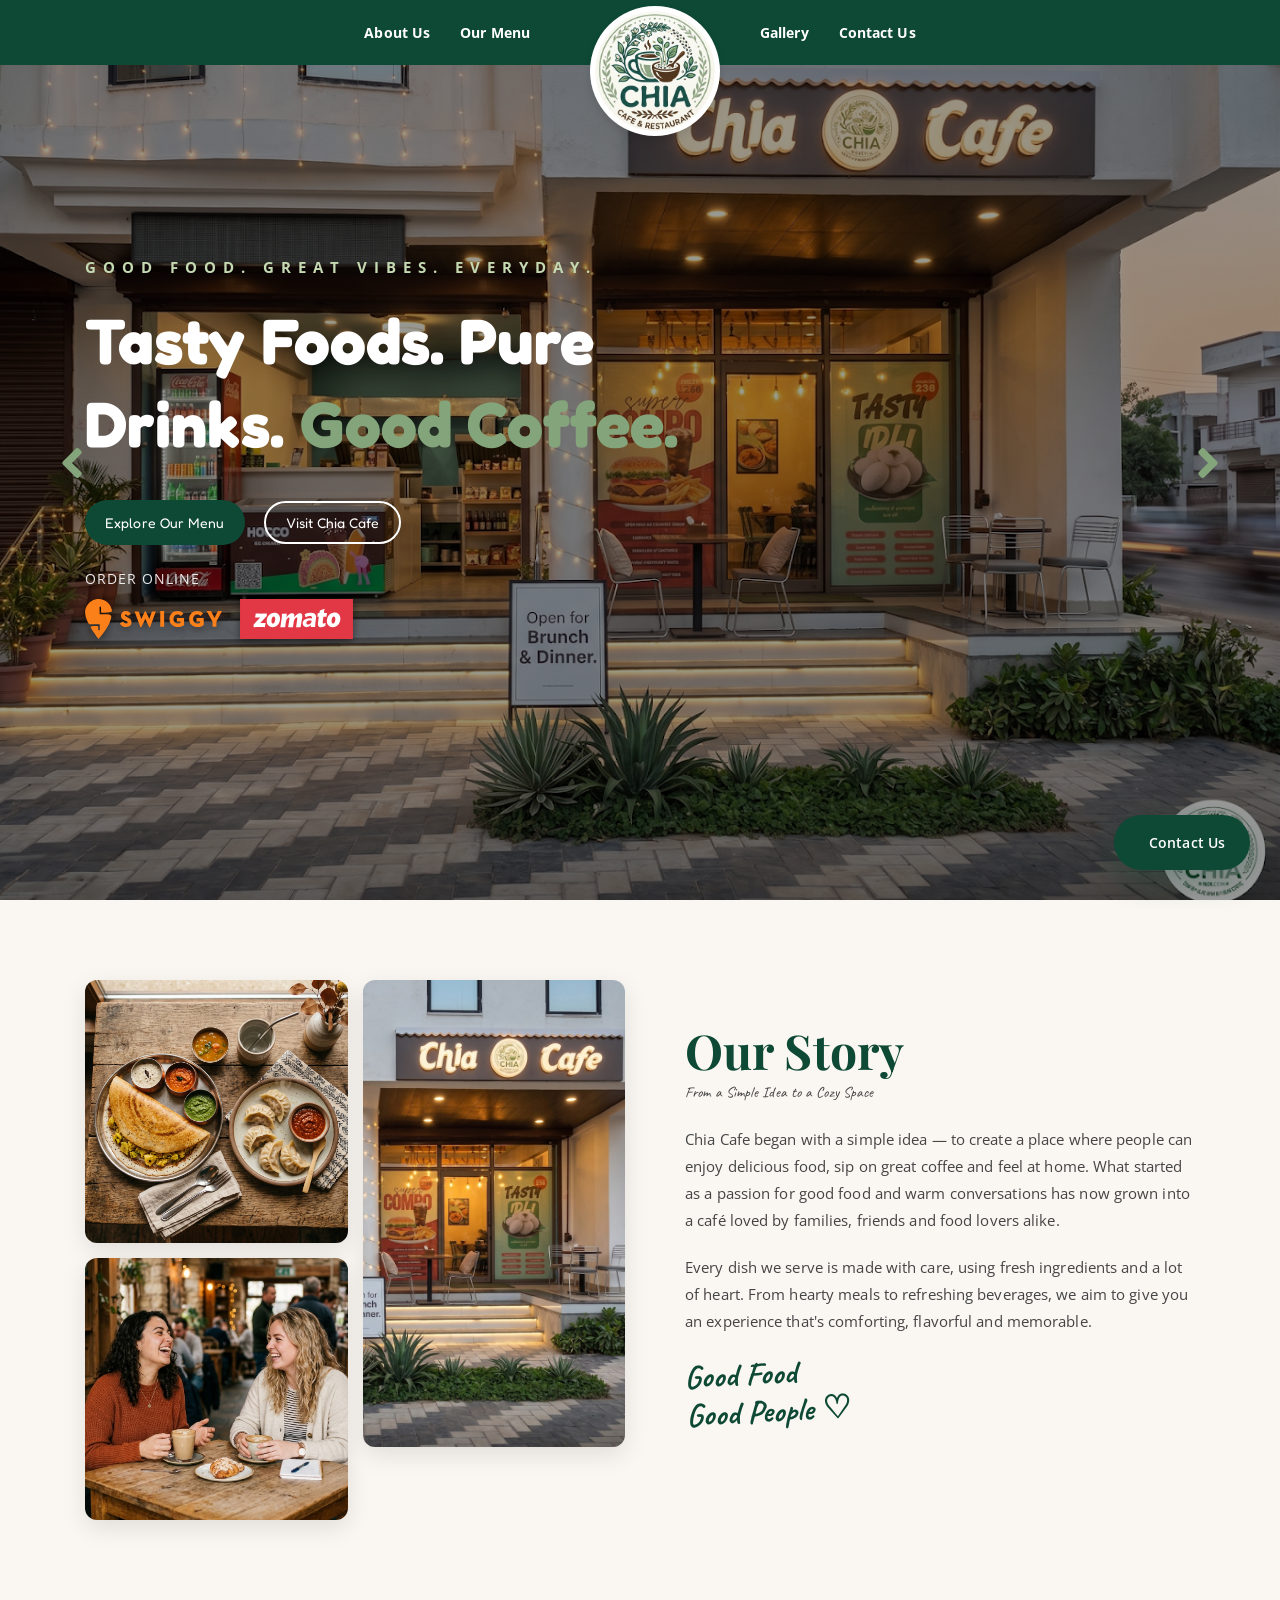
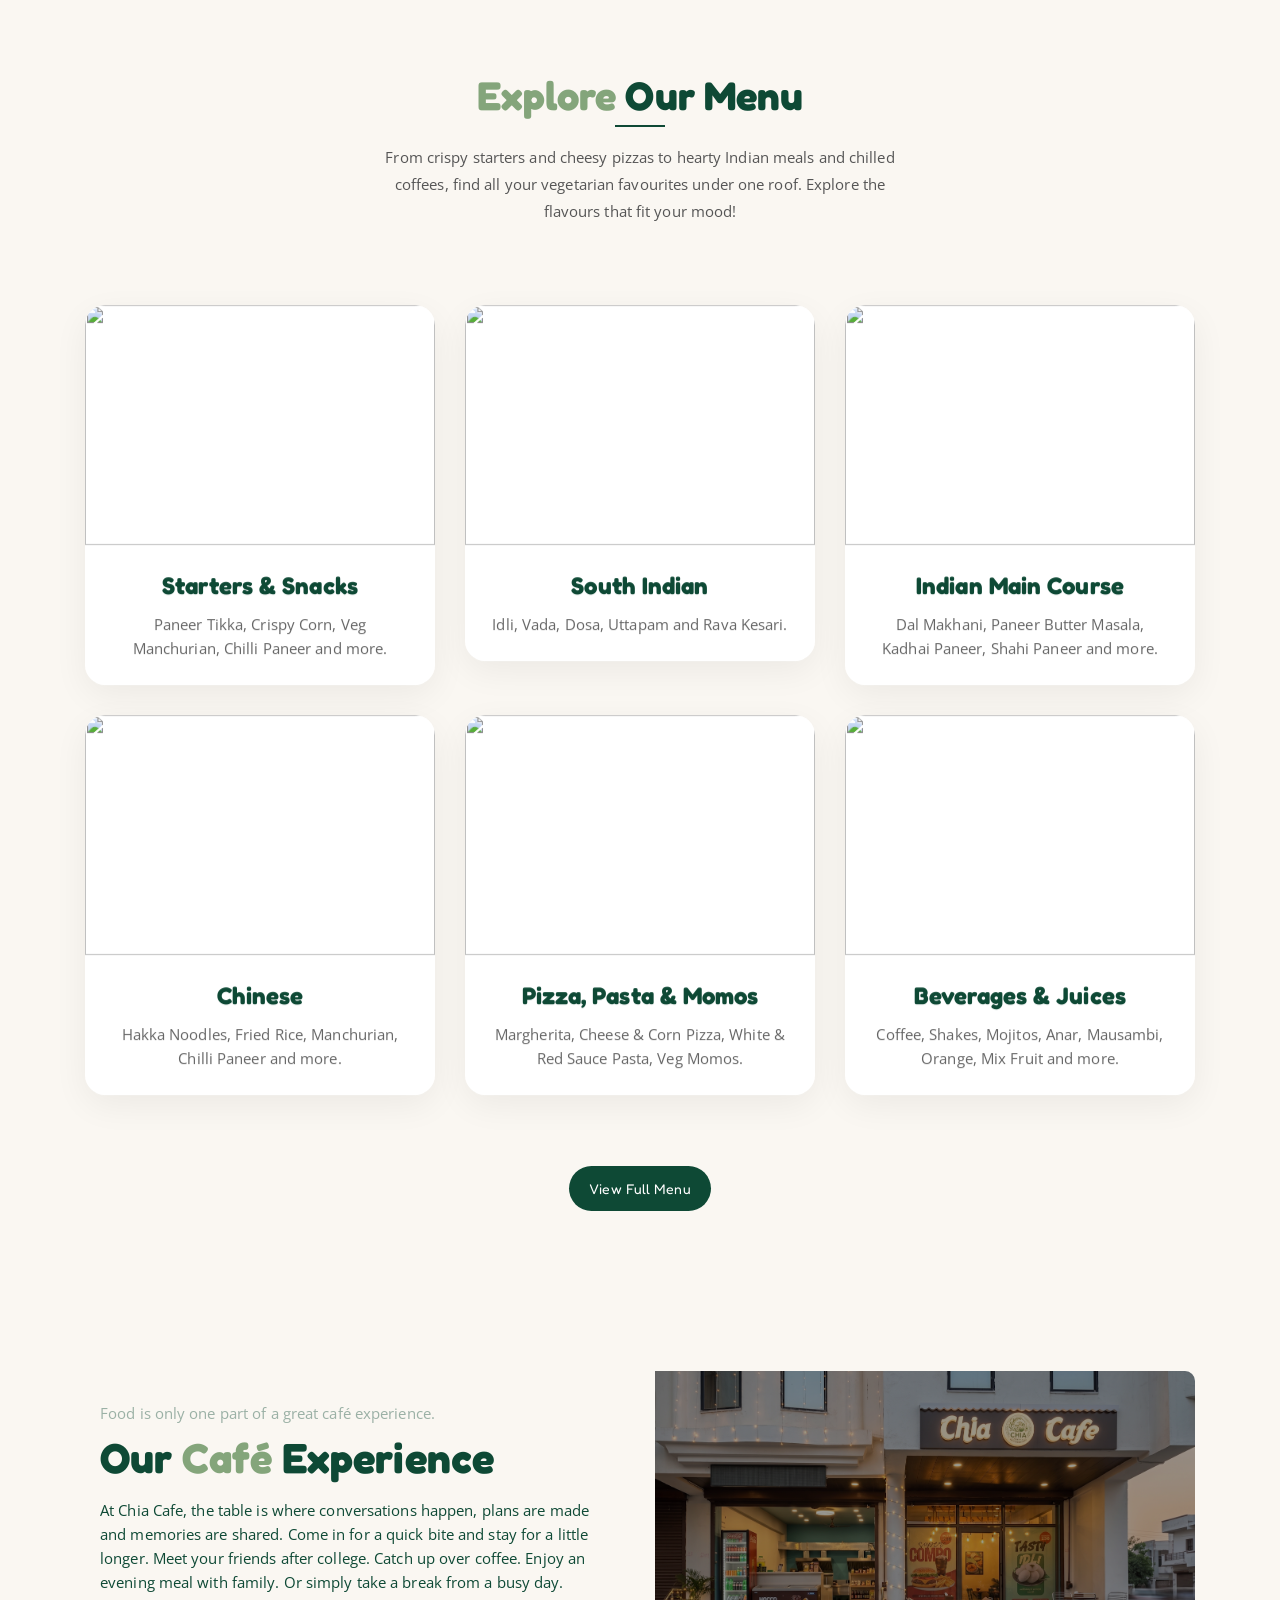
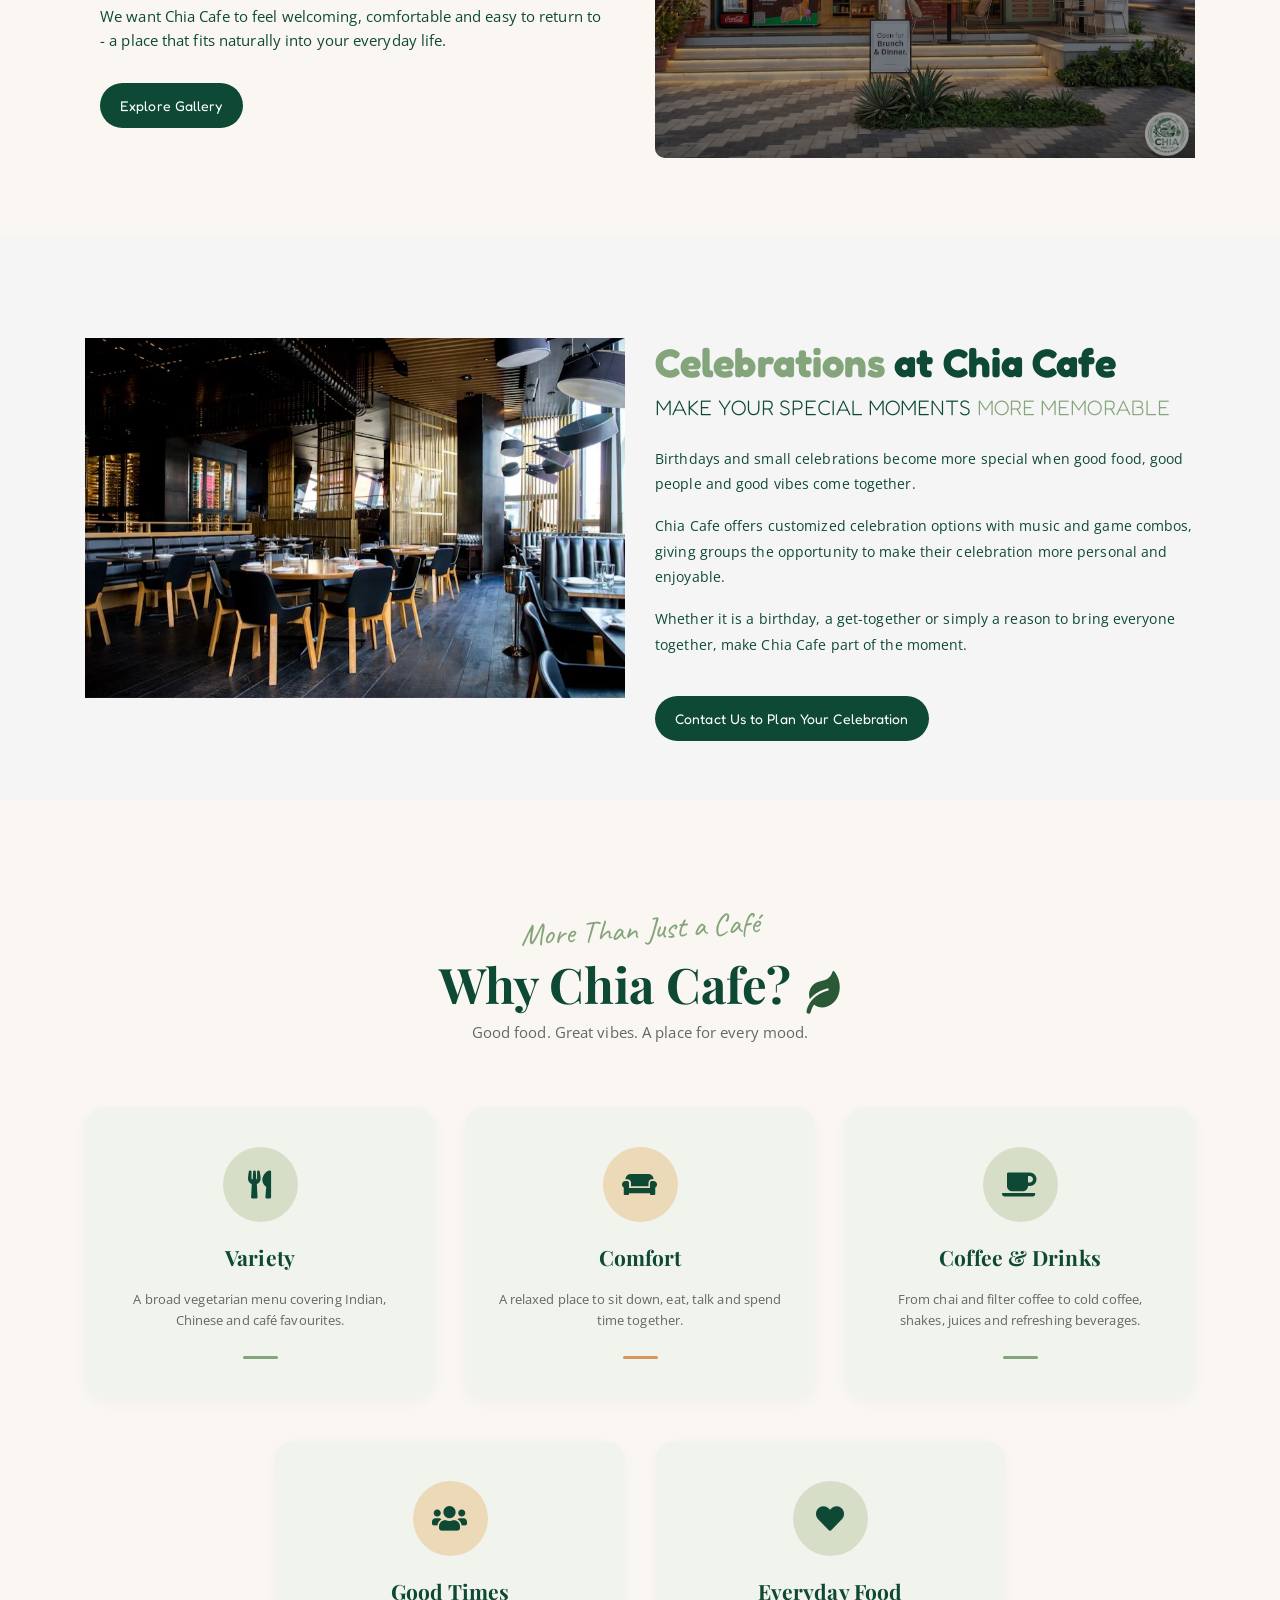
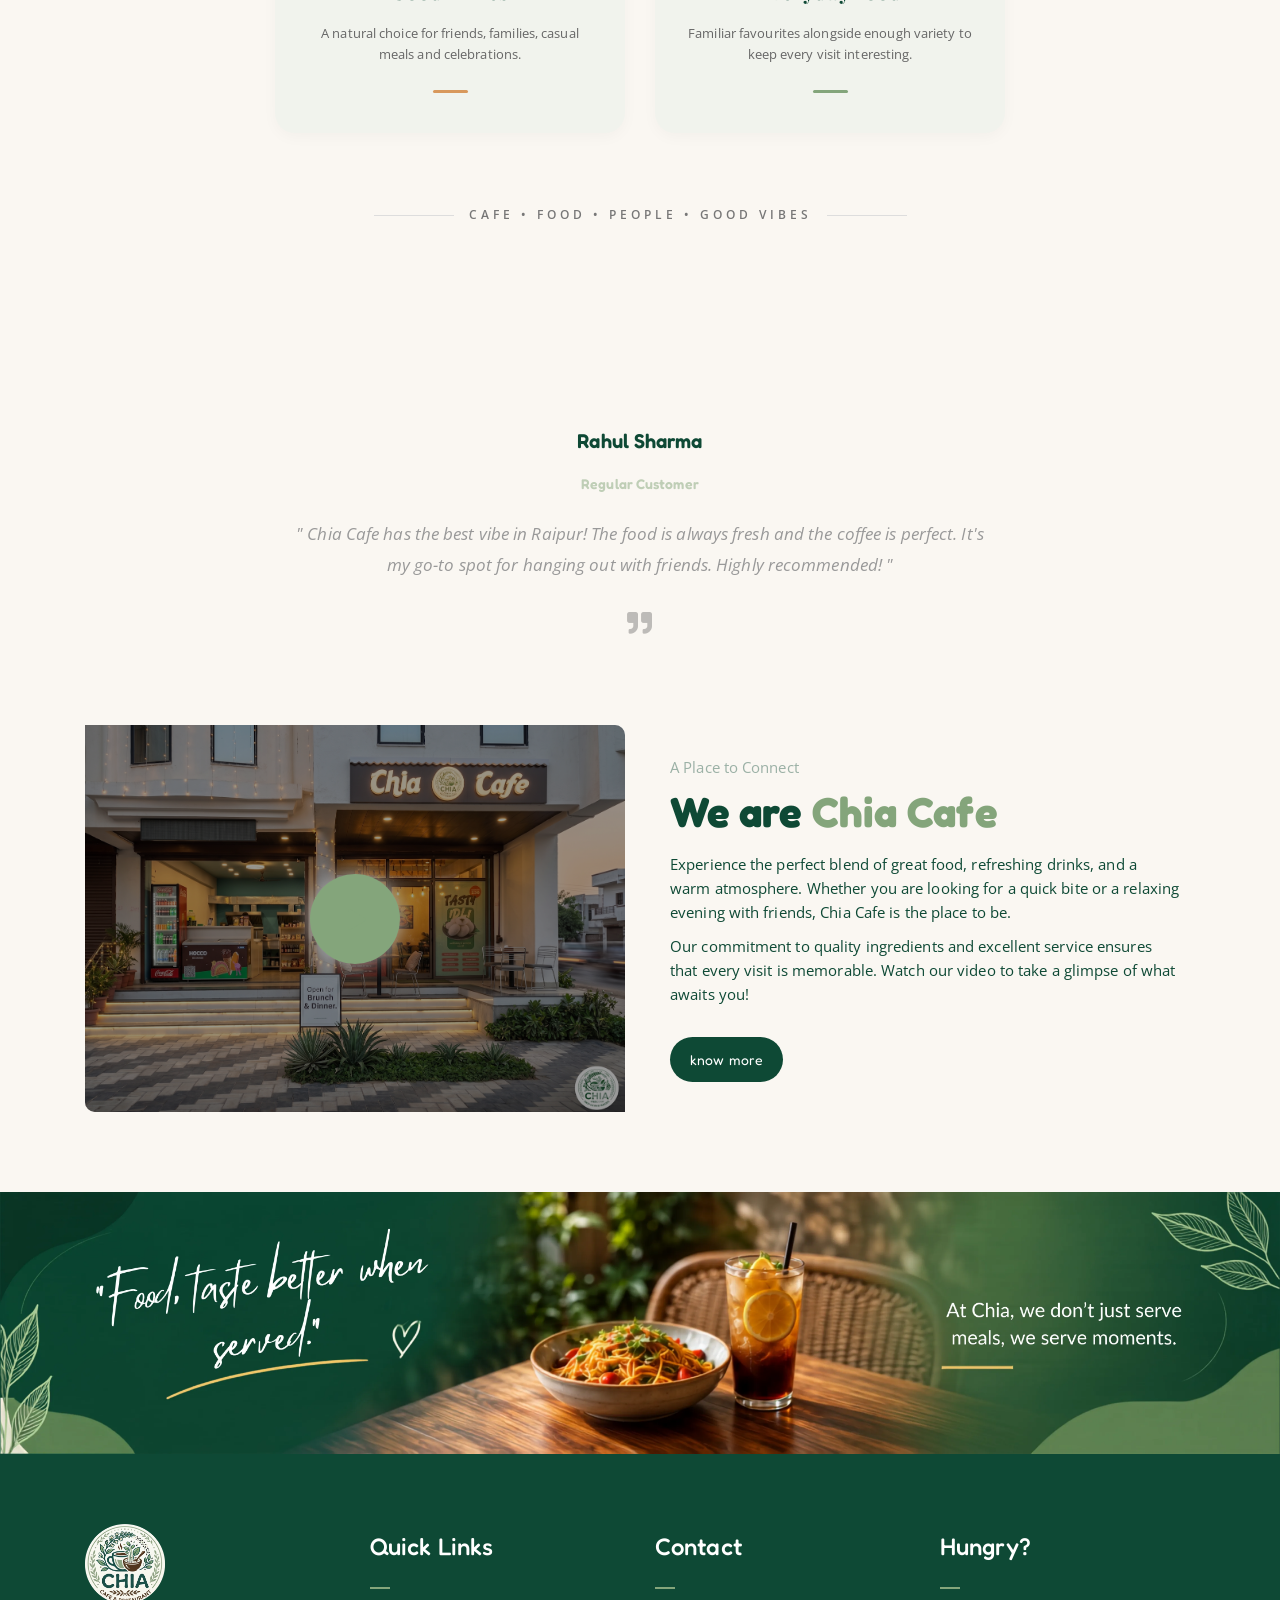
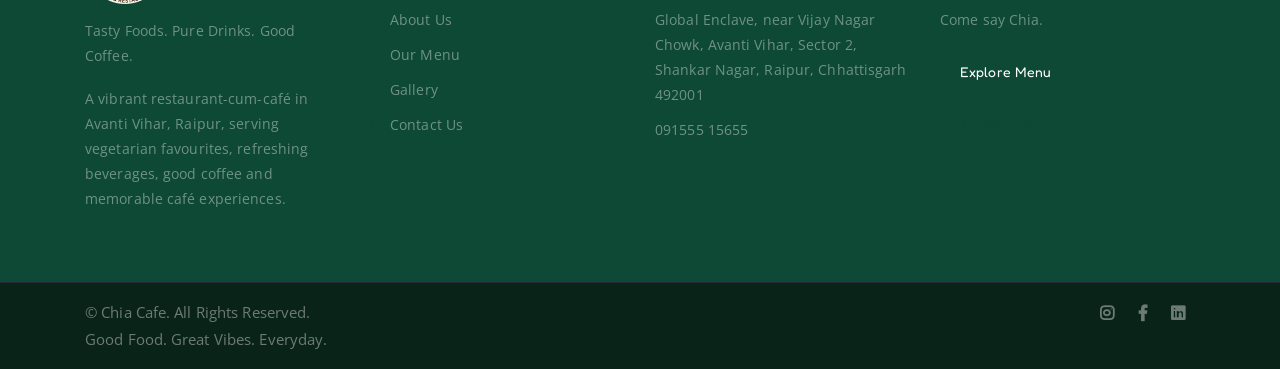
==== commit 2afd0146: "Format and layout updates" ====
--- a/index.html
+++ b/index.html
@@ -12,14 +12,16 @@
     <meta property="og:type" content="website">
     <meta property="og:url" content="https://chiacafe.in/">
     <meta property="og:title" content="Chia Cafe | Good Food. Great Vibes. Everyday.">
-    <meta property="og:description" content="A vibrant restaurant-cum-café in Avanti Vihar, Raipur, serving vegetarian favourites, refreshing beverages, good coffee and memorable café experiences.">
+    <meta property="og:description"
+        content="A vibrant restaurant-cum-café in Avanti Vihar, Raipur, serving vegetarian favourites, refreshing beverages, good coffee and memorable café experiences.">
     <meta property="og:image" content="https://chiacafe.in/assets/img/favicon.png">
 
     <!-- Twitter -->
     <meta property="twitter:card" content="summary_large_image">
     <meta property="twitter:url" content="https://chiacafe.in/">
     <meta property="twitter:title" content="Chia Cafe | Good Food. Great Vibes. Everyday.">
-    <meta property="twitter:description" content="A vibrant restaurant-cum-café in Avanti Vihar, Raipur, serving vegetarian favourites, refreshing beverages, good coffee and memorable café experiences.">
+    <meta property="twitter:description"
+        content="A vibrant restaurant-cum-café in Avanti Vihar, Raipur, serving vegetarian favourites, refreshing beverages, good coffee and memorable café experiences.">
     <meta property="twitter:image" content="https://chiacafe.in/assets/img/favicon.png">
 
     <!-- title -->
@@ -257,7 +259,8 @@
                 <div class="col-lg-8 offset-lg-2 text-center">
                     <div class="section-title">
                         <h3><span class="orange-text">Explore</span> Our Menu</h3>
-                        <p>From crispy starters and cheesy pizzas to hearty Indian meals and chilled coffees, find all your vegetarian favourites under one roof. Explore the flavours that fit your mood!</p>
+                        <p>From crispy starters and cheesy pizzas to hearty Indian meals and chilled coffees, find all
+                            your vegetarian favourites under one roof. Explore the flavours that fit your mood!</p>
                     </div>
                 </div>
             </div>
@@ -597,8 +600,14 @@
                     <div class="footer-box get-in-touch">
                         <h2 class="widget-title">Contact</h2>
                         <ul>
-                            <li><a href="https://www.google.com/maps/search/Global+Enclave,+near+Vijay+Nagar+Chowk,+Avanti+Vihar,+Sector+2,+Shankar+Nagar,+Raipur,+Chhattisgarh+492001" target="_blank" style="color: inherit; transition: 0.3s;" onmouseover="this.style.color='#F28123'" onmouseout="this.style.color='inherit'">Global Enclave, near Vijay Nagar Chowk, Avanti Vihar, Sector 2, Shankar Nagar, Raipur, Chhattisgarh 492001</a></li>
-                            <li><a href="tel:09155515655" style="color: inherit; transition: 0.3s;" onmouseover="this.style.color='#F28123'" onmouseout="this.style.color='inherit'">091555 15655</a></li>
+                            <li><a href="https://www.google.com/maps/search/Global+Enclave,+near+Vijay+Nagar+Chowk,+Avanti+Vihar,+Sector+2,+Shankar+Nagar,+Raipur,+Chhattisgarh+492001"
+                                    target="_blank" style="color: inherit; transition: 0.3s;"
+                                    onmouseover="this.style.color='#F28123'"
+                                    onmouseout="this.style.color='inherit'">Global Enclave, near Vijay Nagar Chowk,
+                                    Avanti Vihar, Sector 2, Shankar Nagar, Raipur, Chhattisgarh 492001</a></li>
+                            <li><a href="tel:09155515655" style="color: inherit; transition: 0.3s;"
+                                    onmouseover="this.style.color='#F28123'"
+                                    onmouseout="this.style.color='inherit'">091555 15655</a></li>
                         </ul>
                     </div>
                 </div>
@@ -623,9 +632,12 @@
                 <div class="col-lg-6 text-right col-md-12">
                     <div class="social-icons">
                         <ul>
-                            <li><a href="https://www.instagram.com/chiacafe" target="_blank"><i class="fab fa-instagram"></i></a></li>
-                            <li><a href="https://www.facebook.com/chiacafe" target="_blank"><i class="fab fa-facebook-f"></i></a></li>
-                            <li><a href="https://www.linkedin.com/company/chiacafe" target="_blank"><i class="fab fa-linkedin"></i></a></li>
+                            <li><a href="https://www.instagram.com/chiacafe" target="_blank"><i
+                                        class="fab fa-instagram"></i></a></li>
+                            <li><a href="https://www.facebook.com/chiacafe" target="_blank"><i
+                                        class="fab fa-facebook-f"></i></a></li>
+                            <li><a href="https://www.linkedin.com/company/chiacafe" target="_blank"><i
+                                        class="fab fa-linkedin"></i></a></li>
                         </ul>
                     </div>
                 </div>
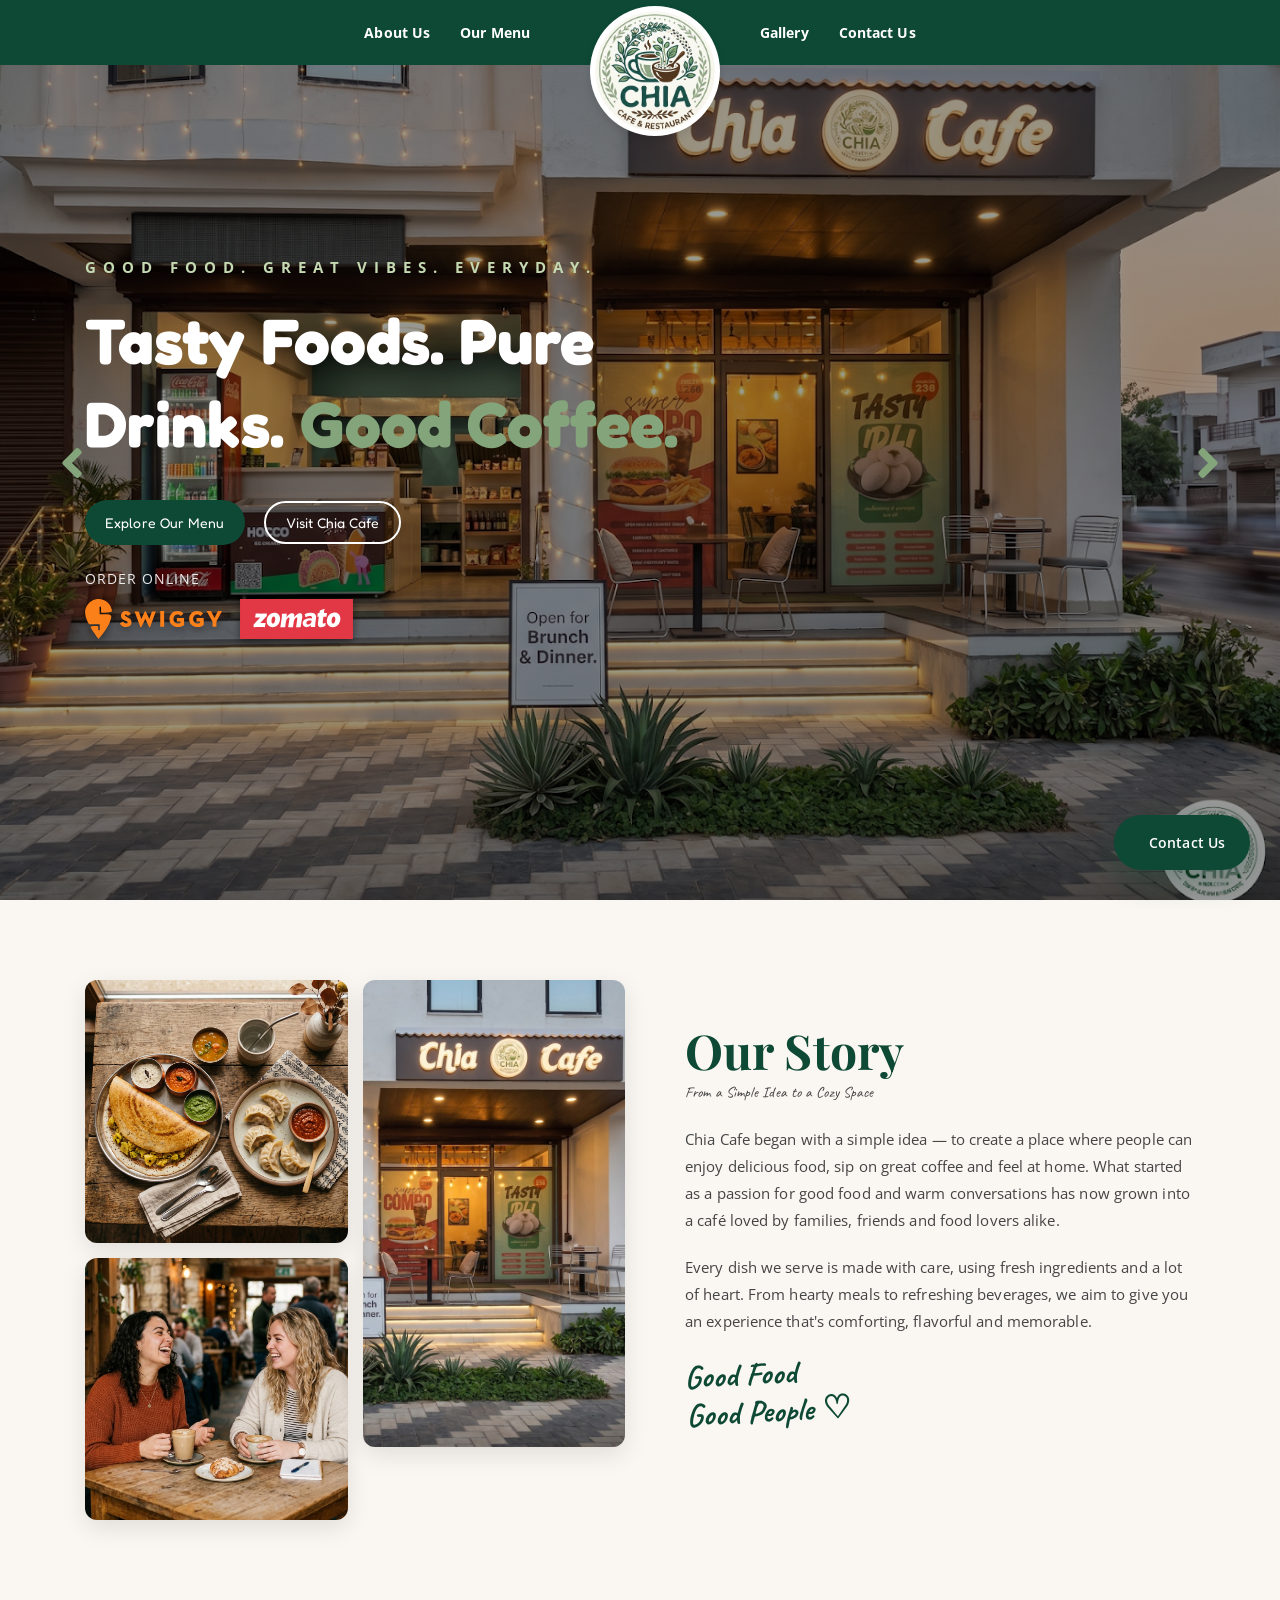
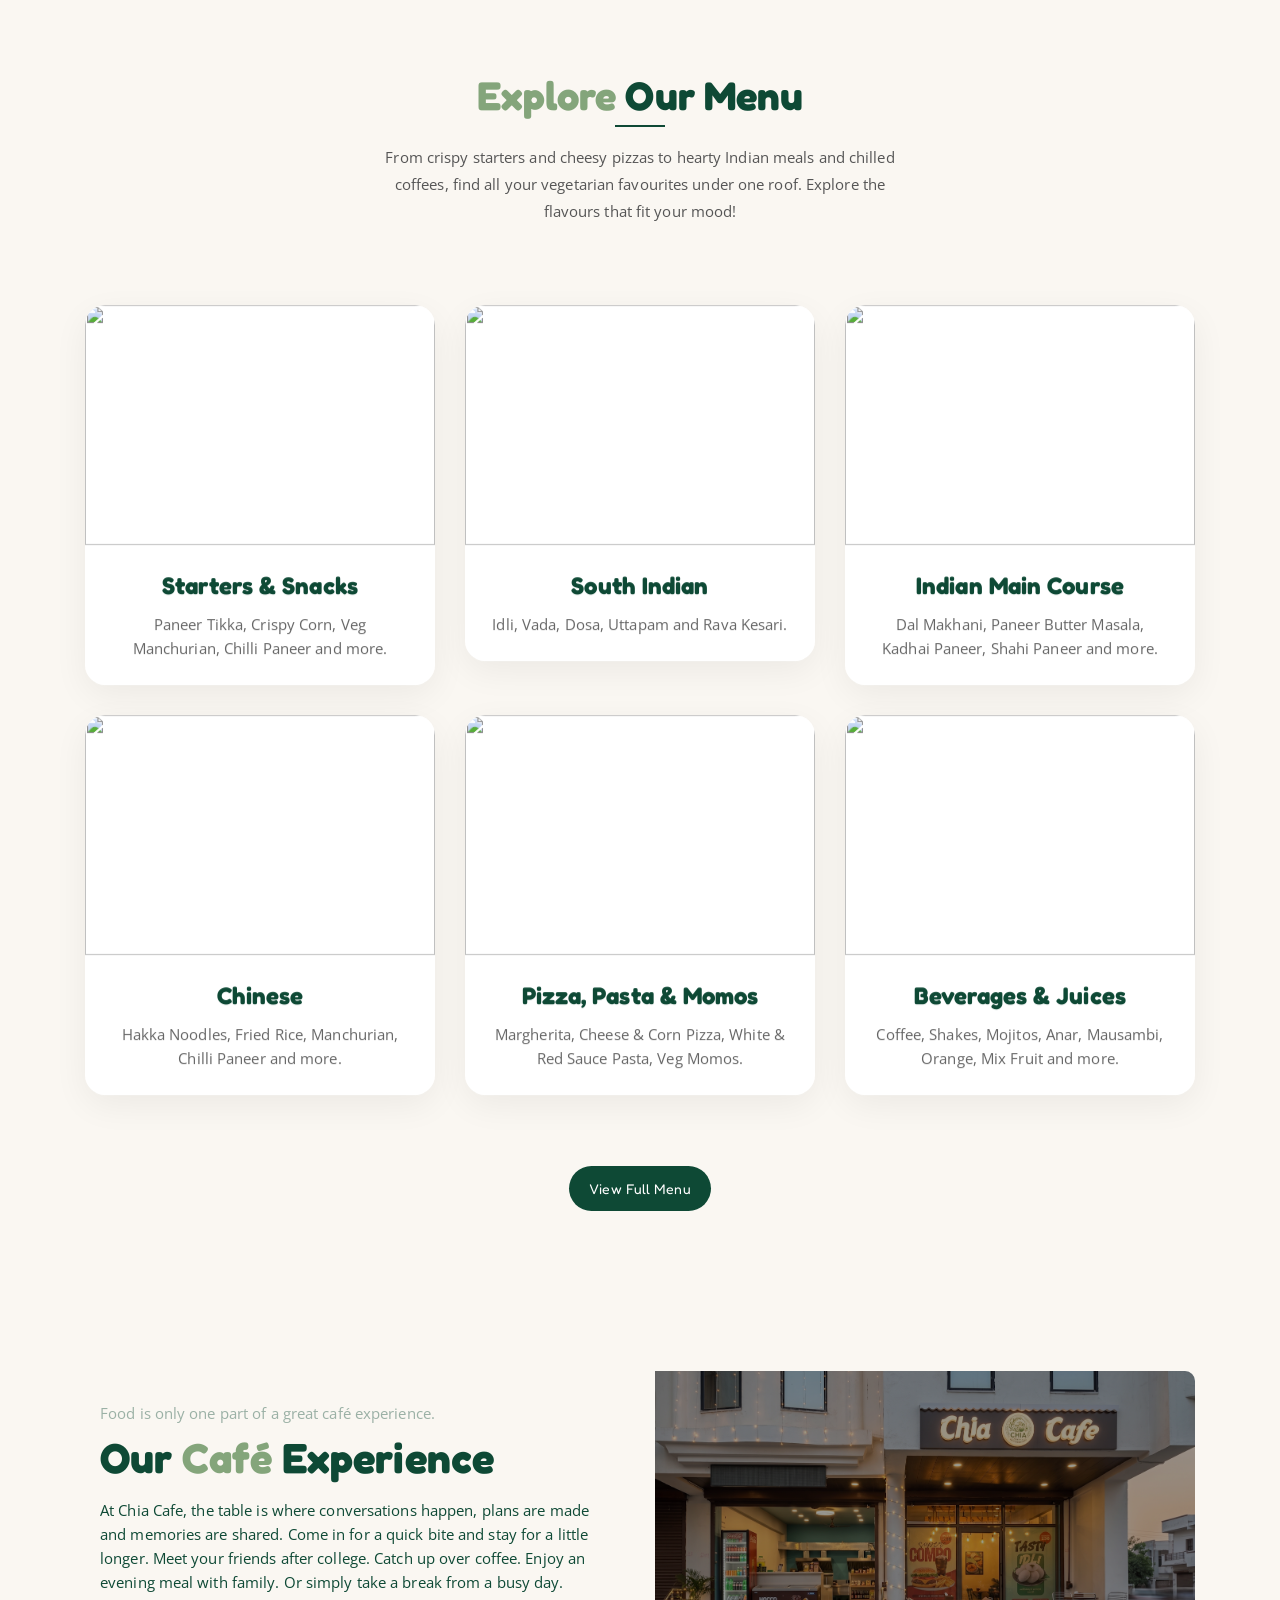
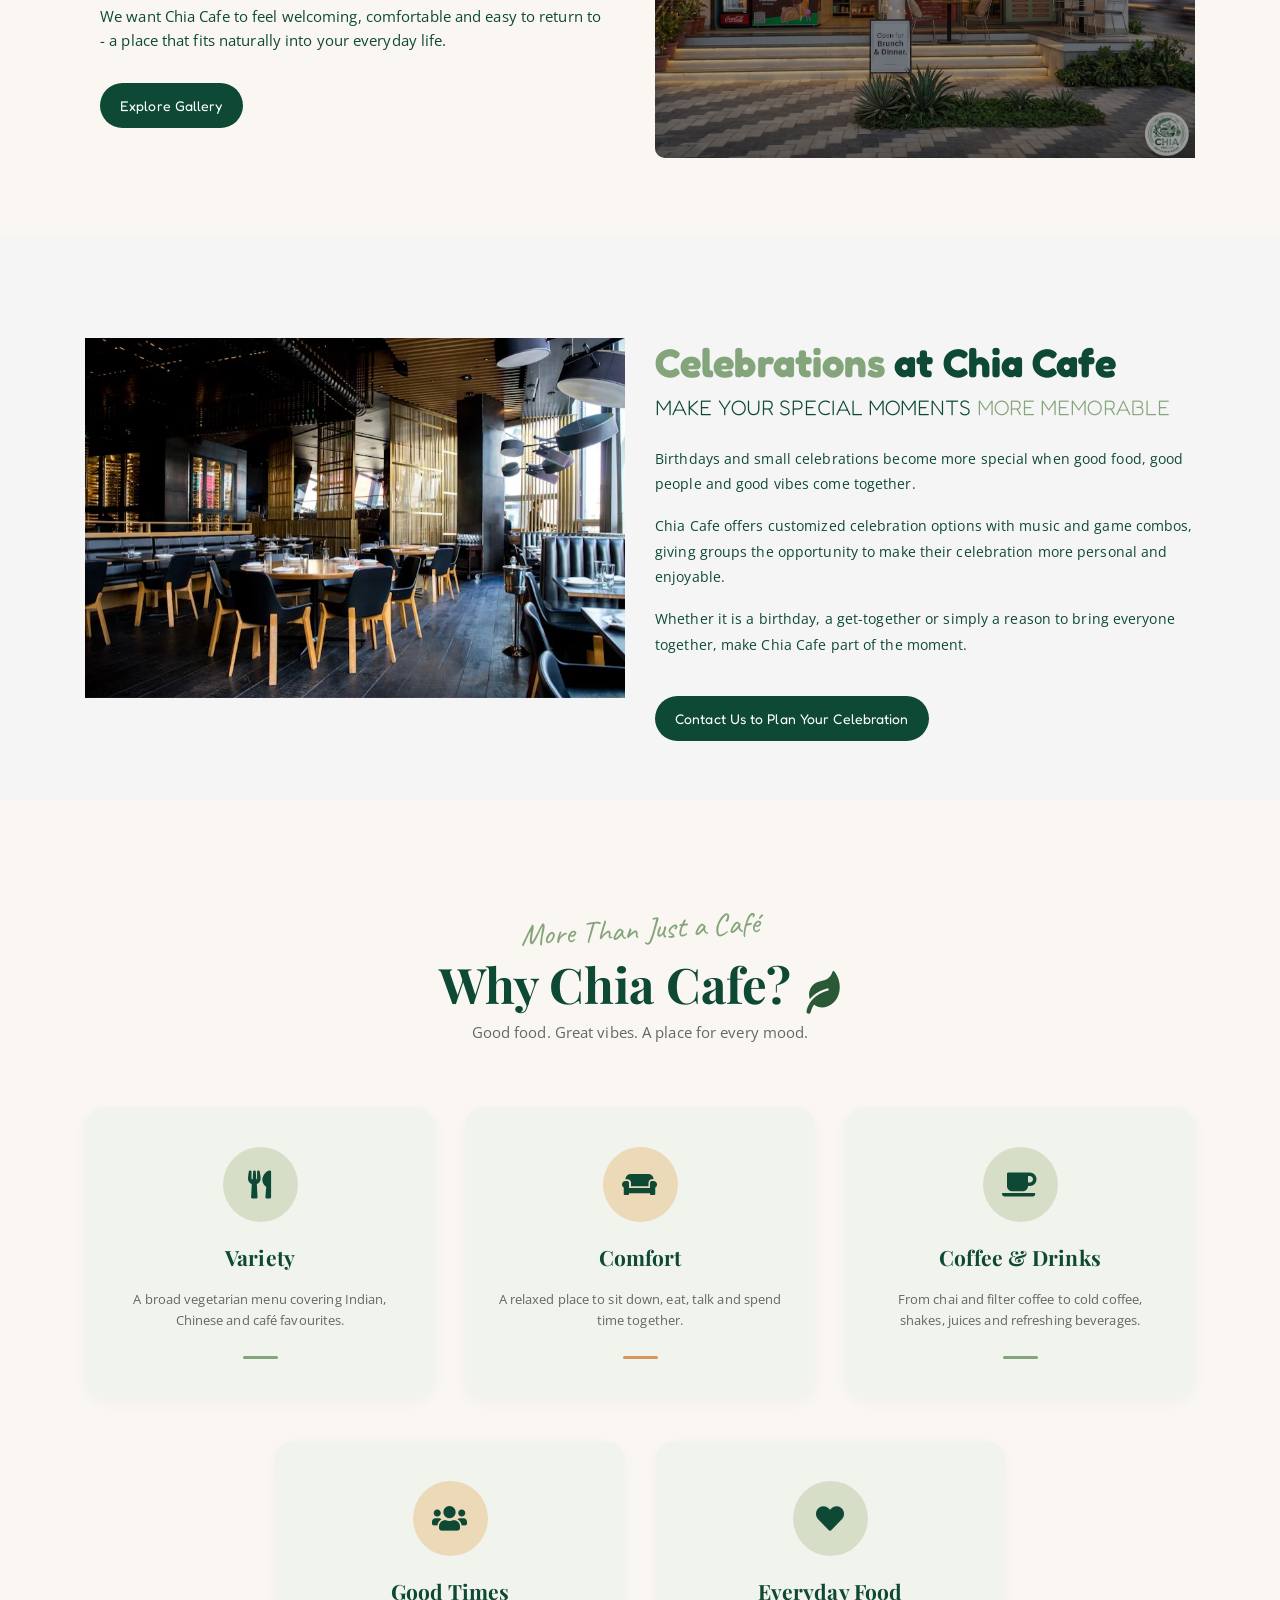
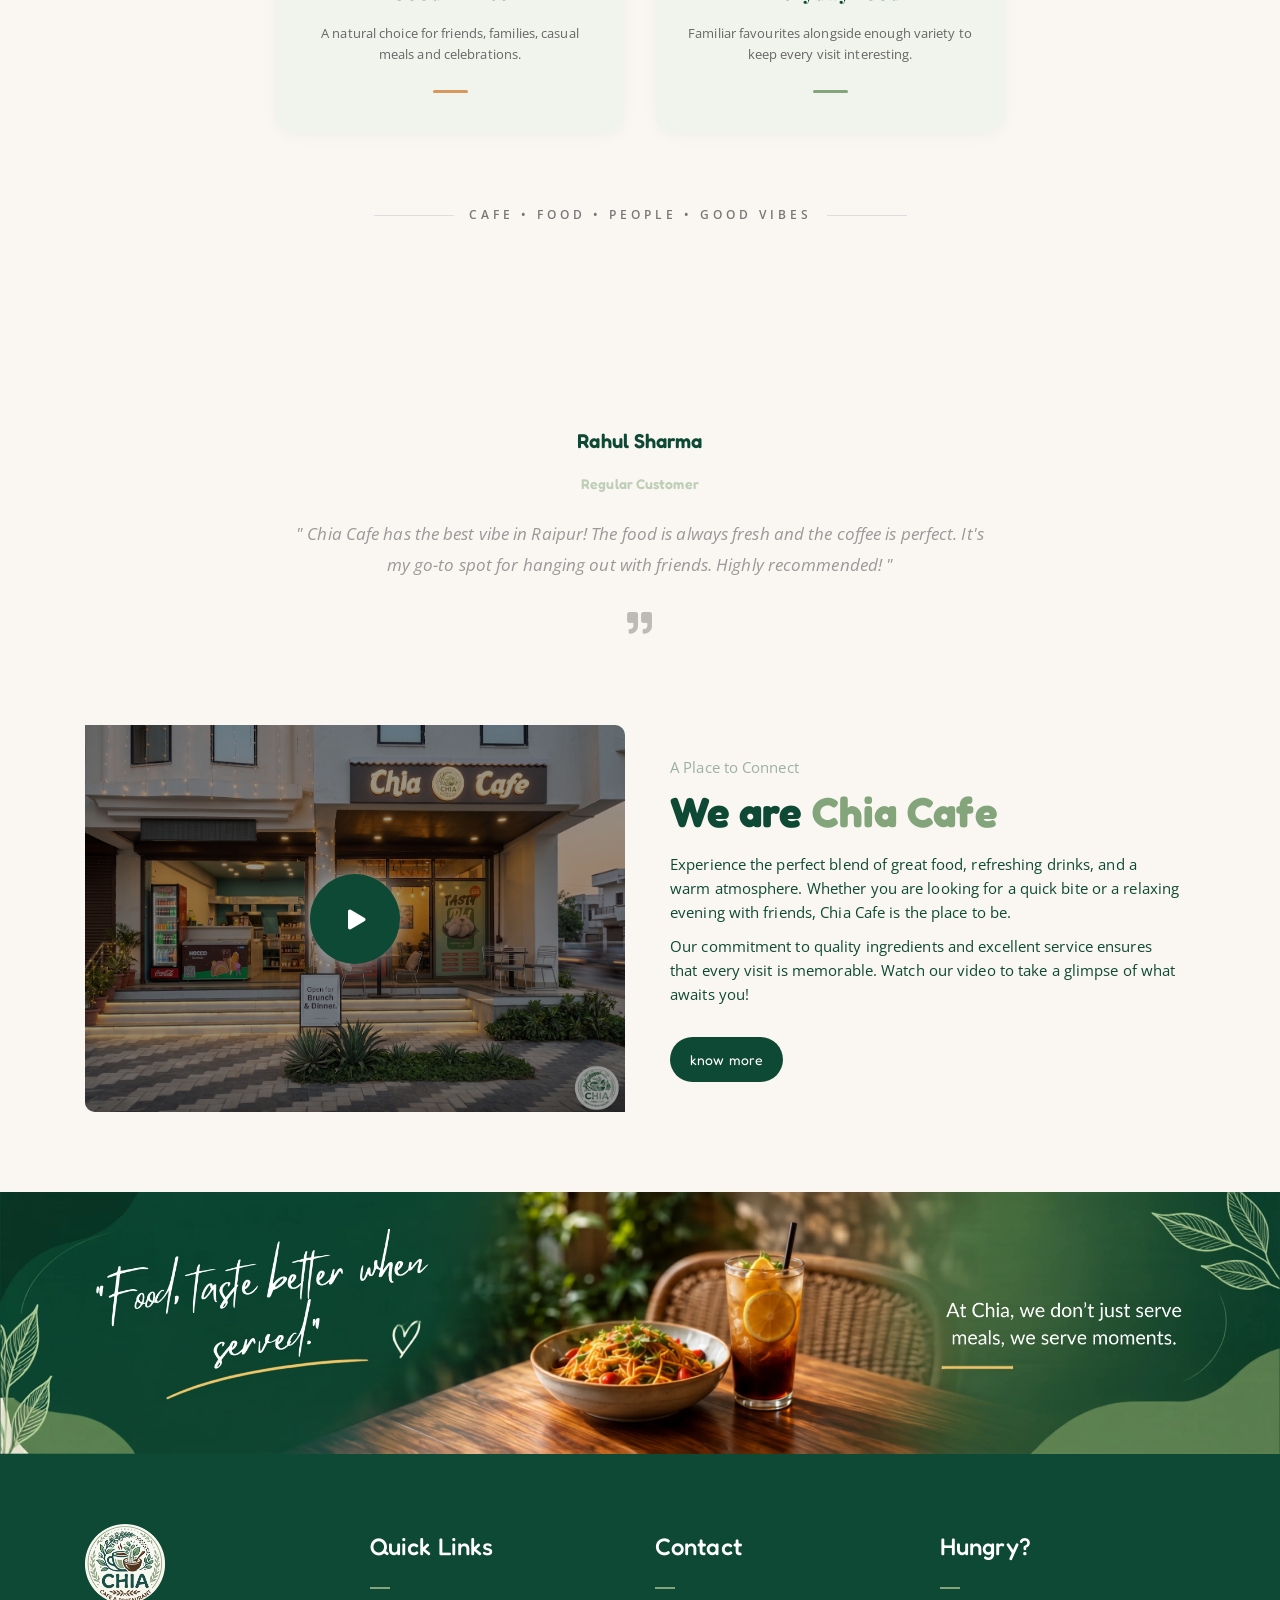
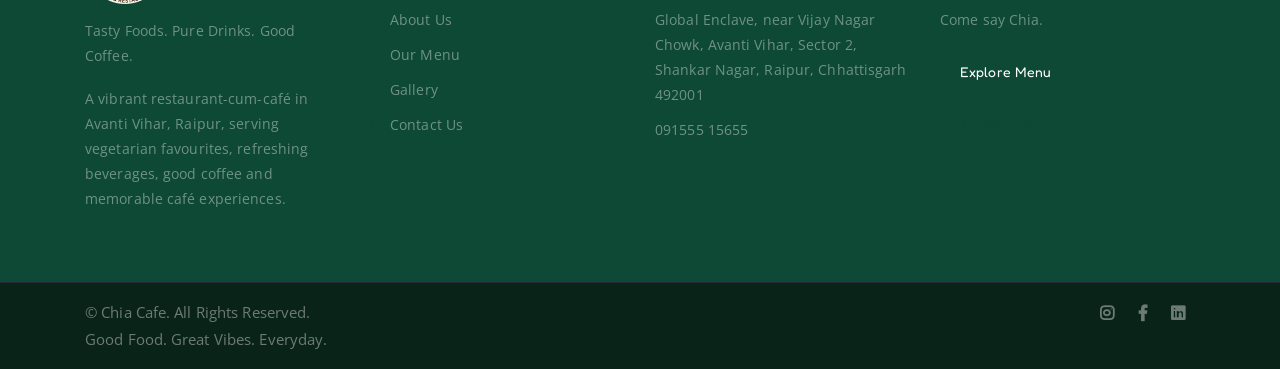
==== commit 0e487b50: "Update social media links for Instagram and Facebook" ====
--- a/index.html
+++ b/index.html
@@ -632,9 +632,9 @@
                 <div class="col-lg-6 text-right col-md-12">
                     <div class="social-icons">
                         <ul>
-                            <li><a href="https://www.instagram.com/chiacafe" target="_blank"><i
+                            <li><a href="https://www.instagram.com/chia_cafe_rpr?utm_source=ig_web_button_share_sheet&stkn=ZDNlZDc0MzIxNw==" target="_blank"><i
                                         class="fab fa-instagram"></i></a></li>
-                            <li><a href="https://www.facebook.com/chiacafe" target="_blank"><i
+                            <li><a href="https://www.facebook.com/people/Chia-Cafe/61592504473499/" target="_blank"><i
                                         class="fab fa-facebook-f"></i></a></li>
                             <li><a href="https://www.linkedin.com/company/chiacafe" target="_blank"><i
                                         class="fab fa-linkedin"></i></a></li>
@@ -674,4 +674,4 @@
     </a>
 </body>
 
-</html>+</html>
--- a/assets/css/main.css
+++ b/assets/css/main.css
@@ -1057,8 +1057,8 @@
 }
 
 a.video-play-btn:hover {
-  background-color: #333;
-  color: #0E4935;
+  background-color: #84A57B;
+  color: #fff;
 }
 
 .latest-news-bg {
@@ -2060,8 +2060,8 @@
 ----------------------------------------------------------------------------- */
 a.video-play-btn {
   position: absolute;
-  background-color: #84A57B;
-  color: #84A57B;
+  background-color: #0E4935;
+  color: #fff;
   width: 90px;
   height: 90px;
   text-align: center;
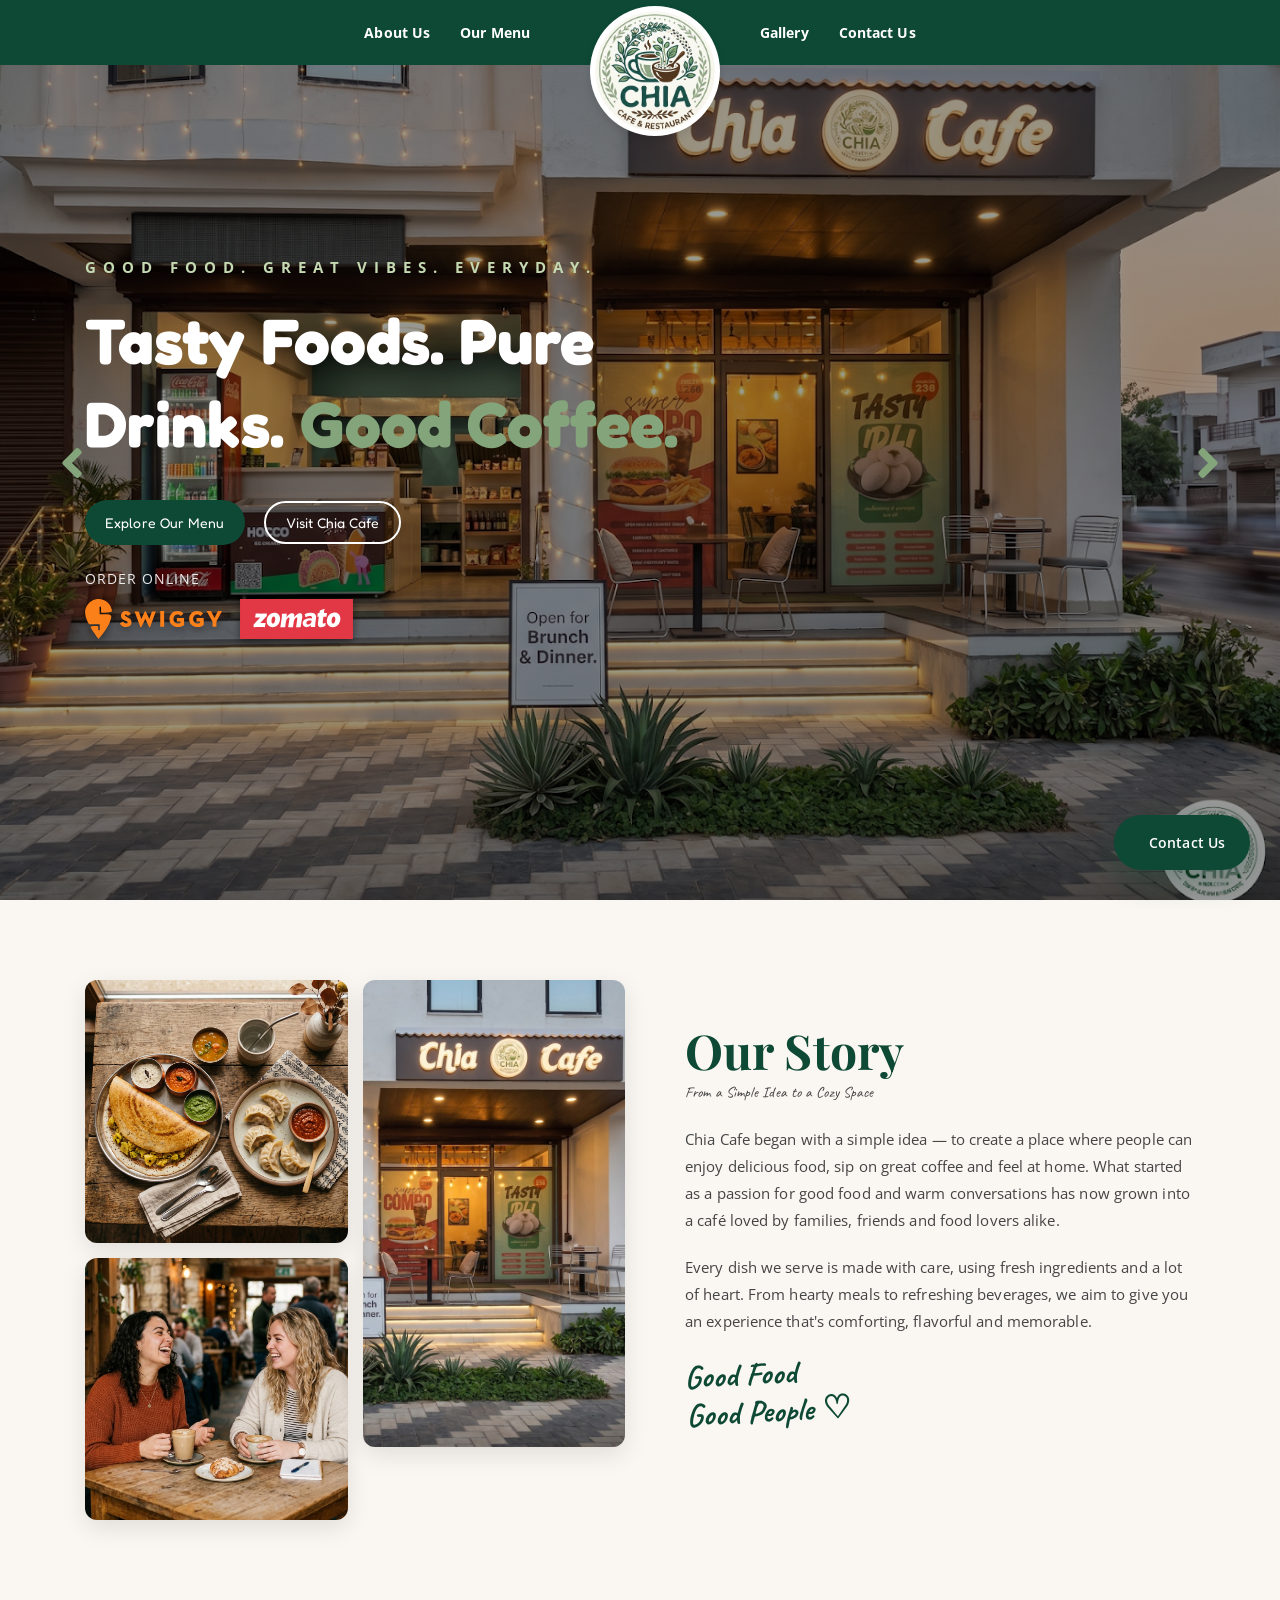
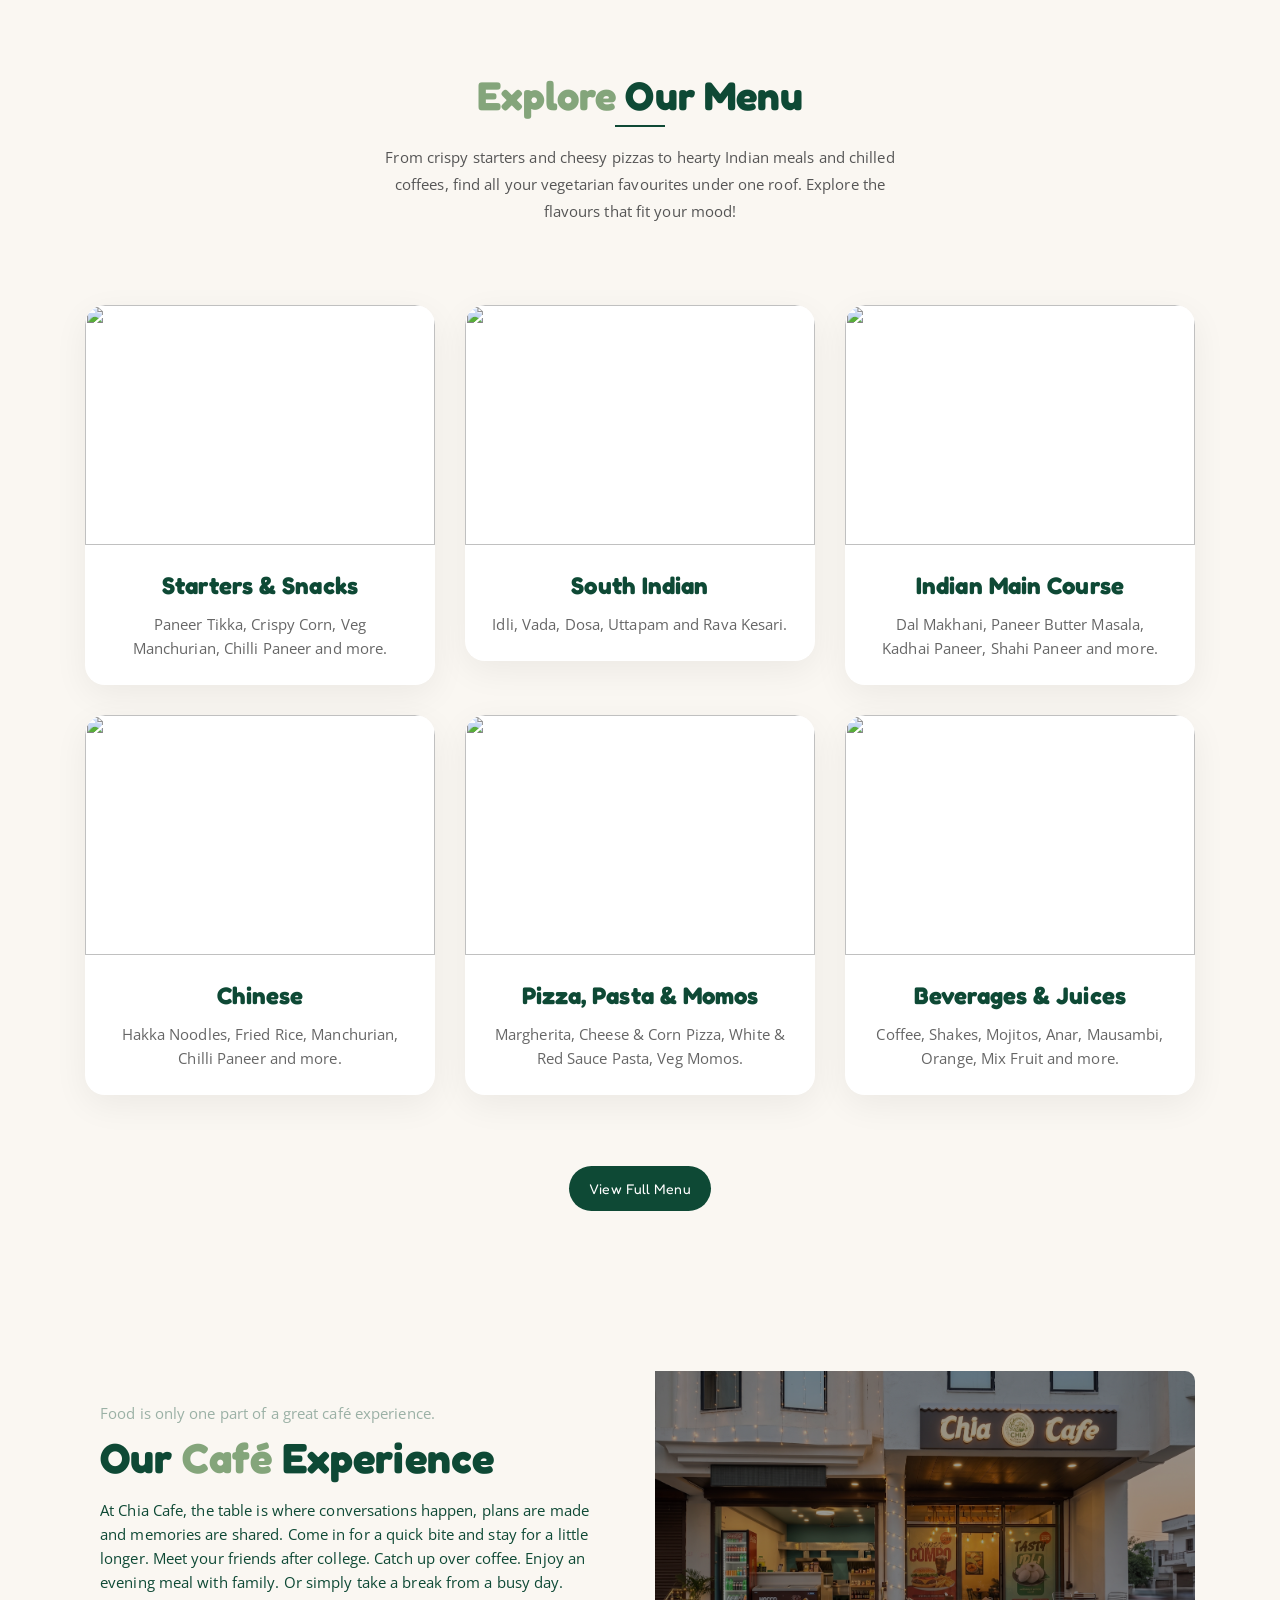
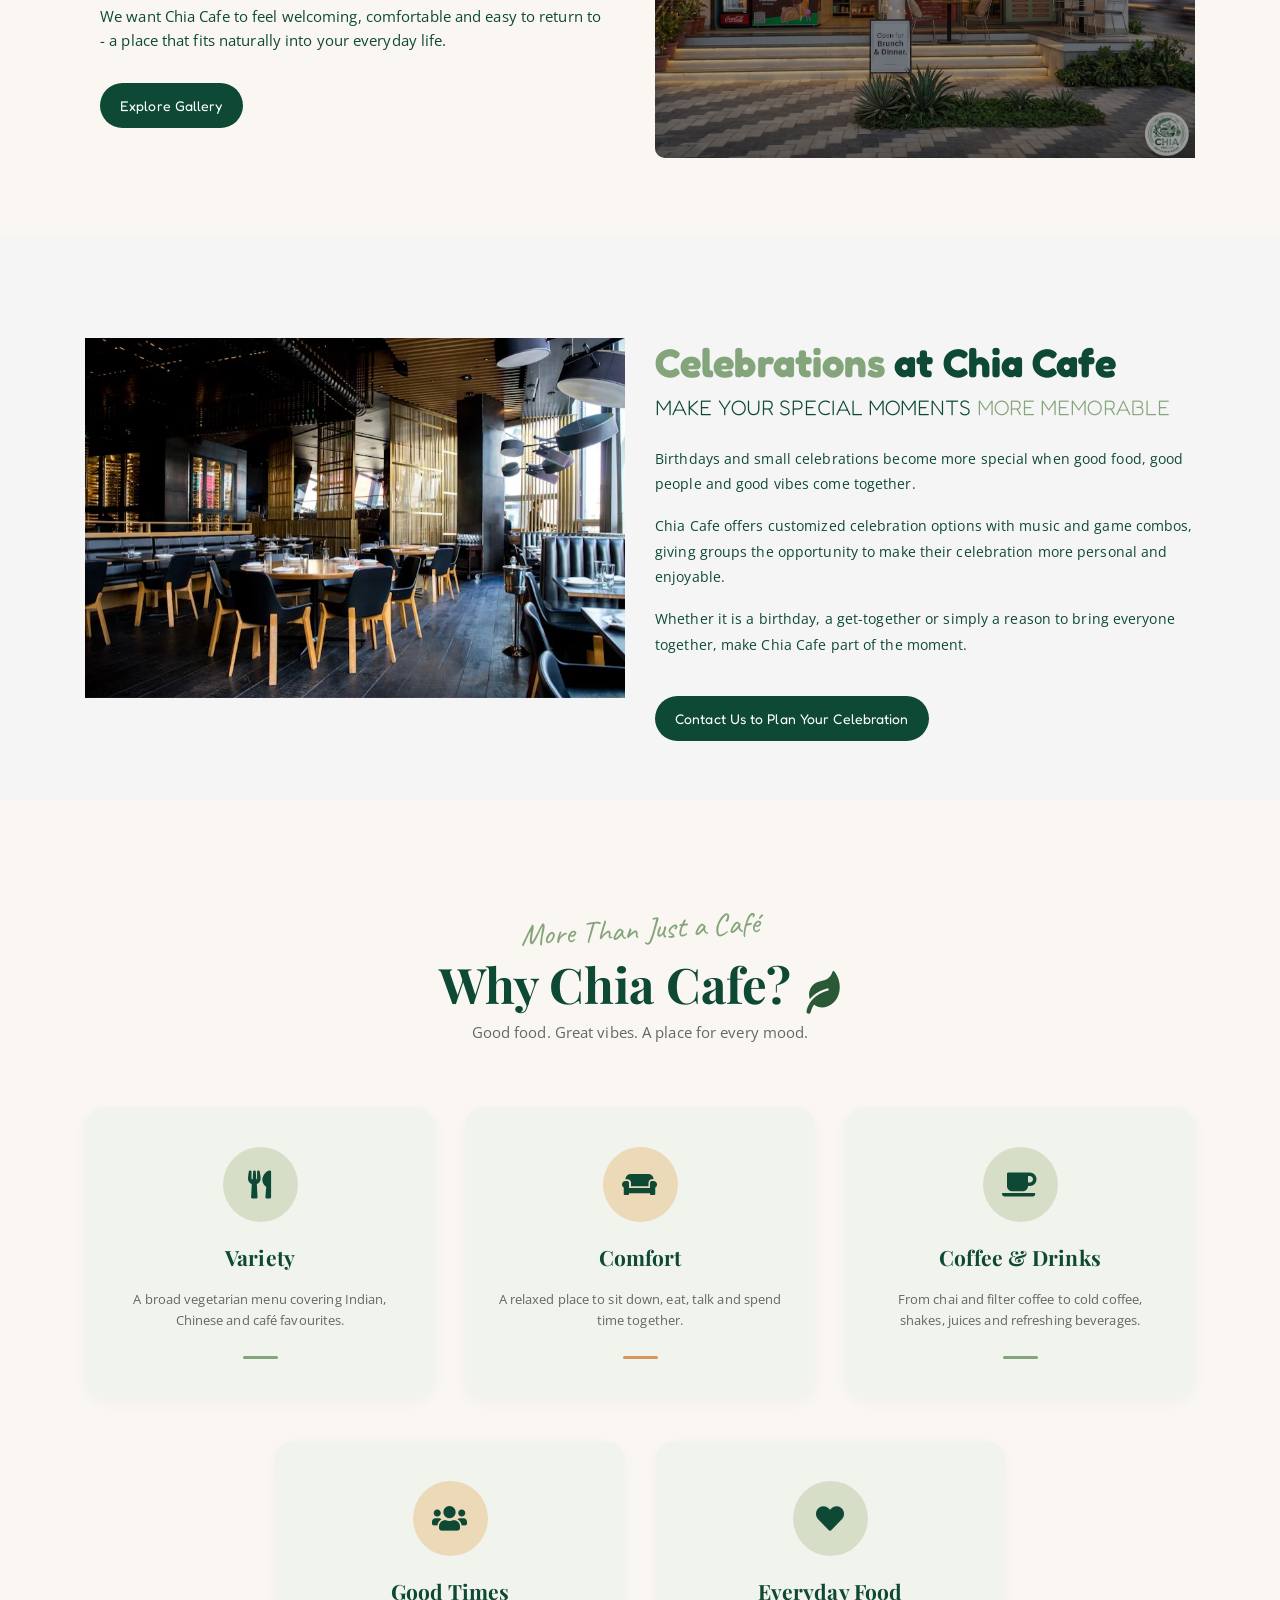
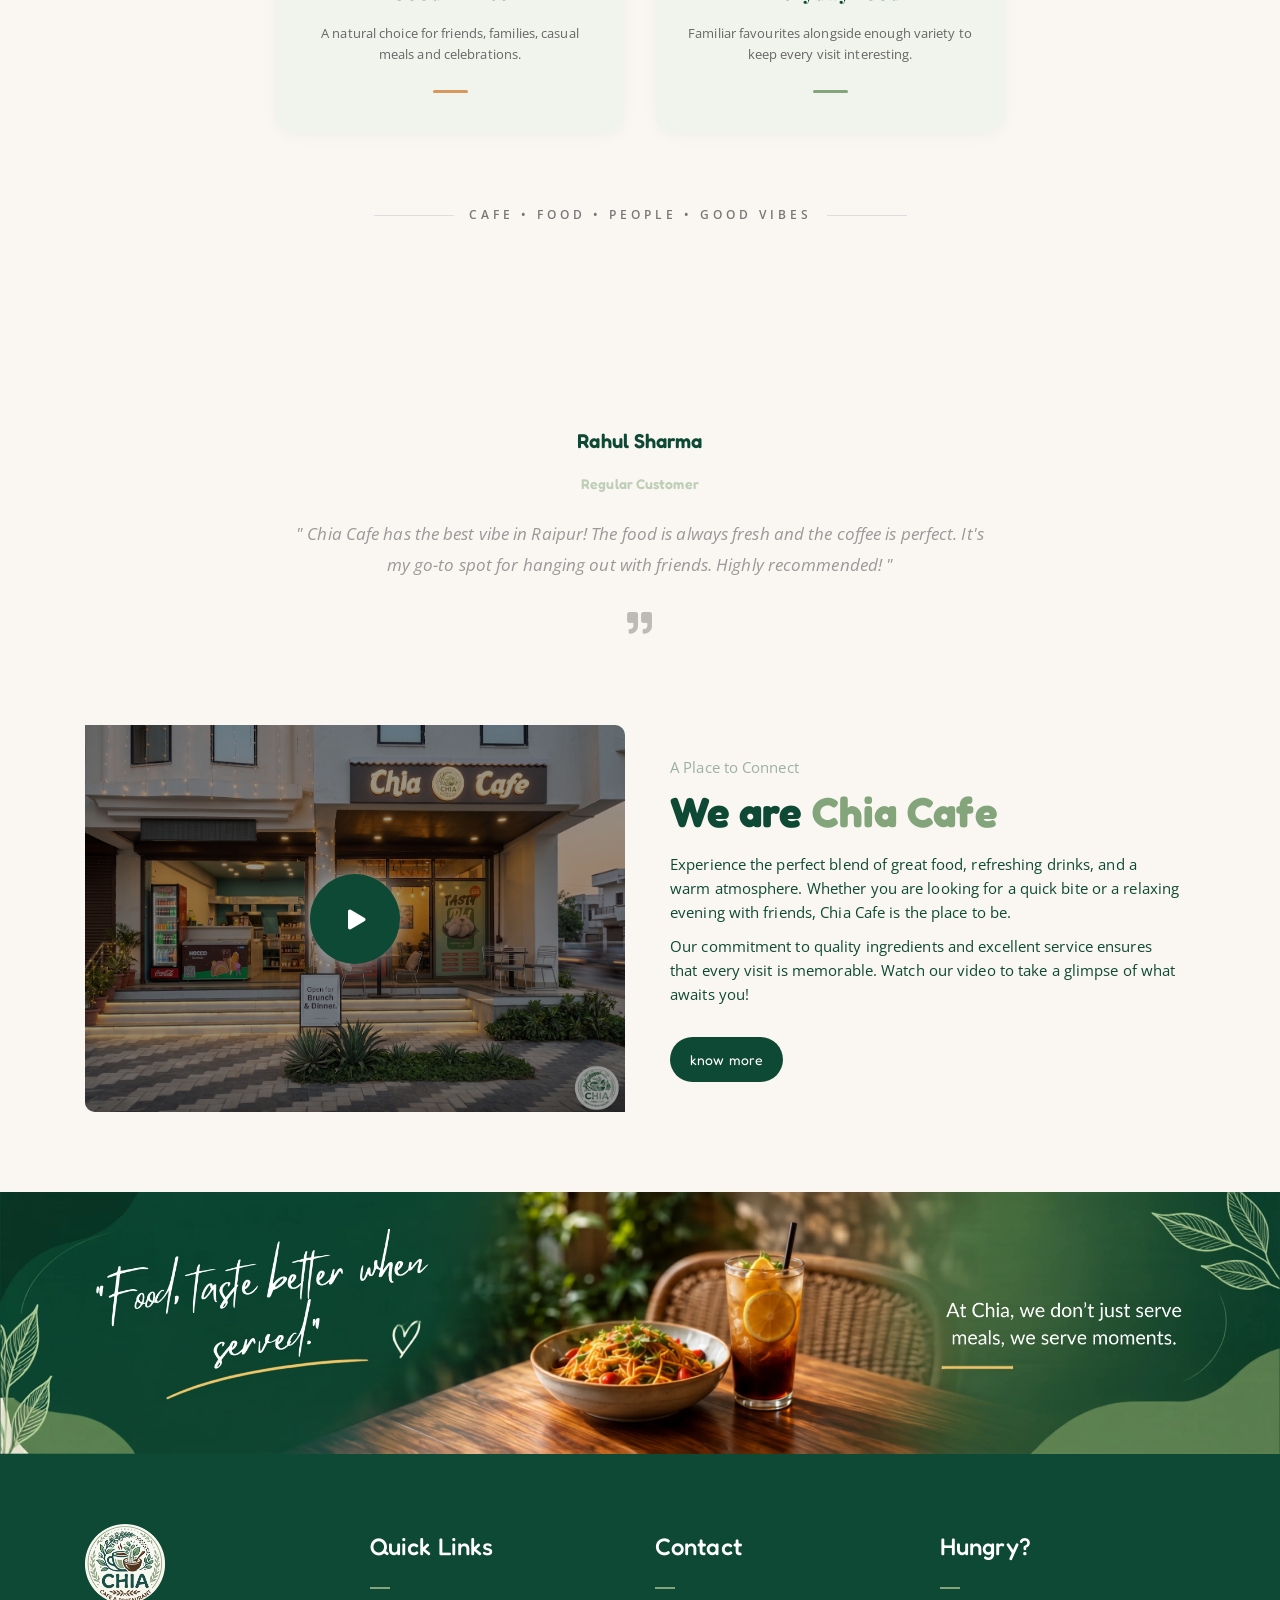
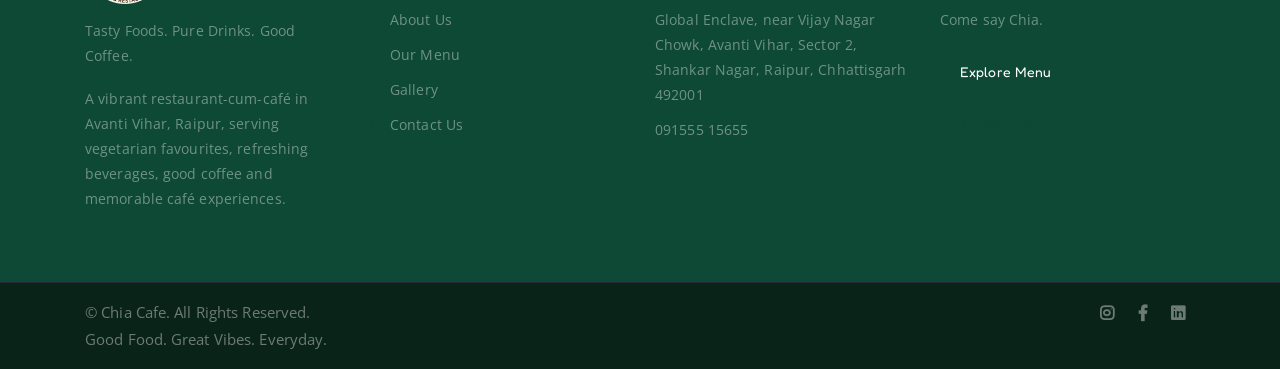
==== commit ecd95750: "Update YouTube video to a cafe & natural theme" ====
--- a/index.html
+++ b/index.html
@@ -543,7 +543,7 @@
             <div class="row">
                 <div class="col-lg-6 col-md-12">
                     <div class="abt-bg">
-                        <a class="video-play-btn popup-youtube" href="https://www.youtube.com/watch?v=DBLlFWYcIGQ"><i
+                        <a class="video-play-btn popup-youtube" href="https://www.youtube.com/watch?v=d_k8y08jI_U"><i
                                 class="fas fa-play"></i></a>
                     </div>
                 </div>
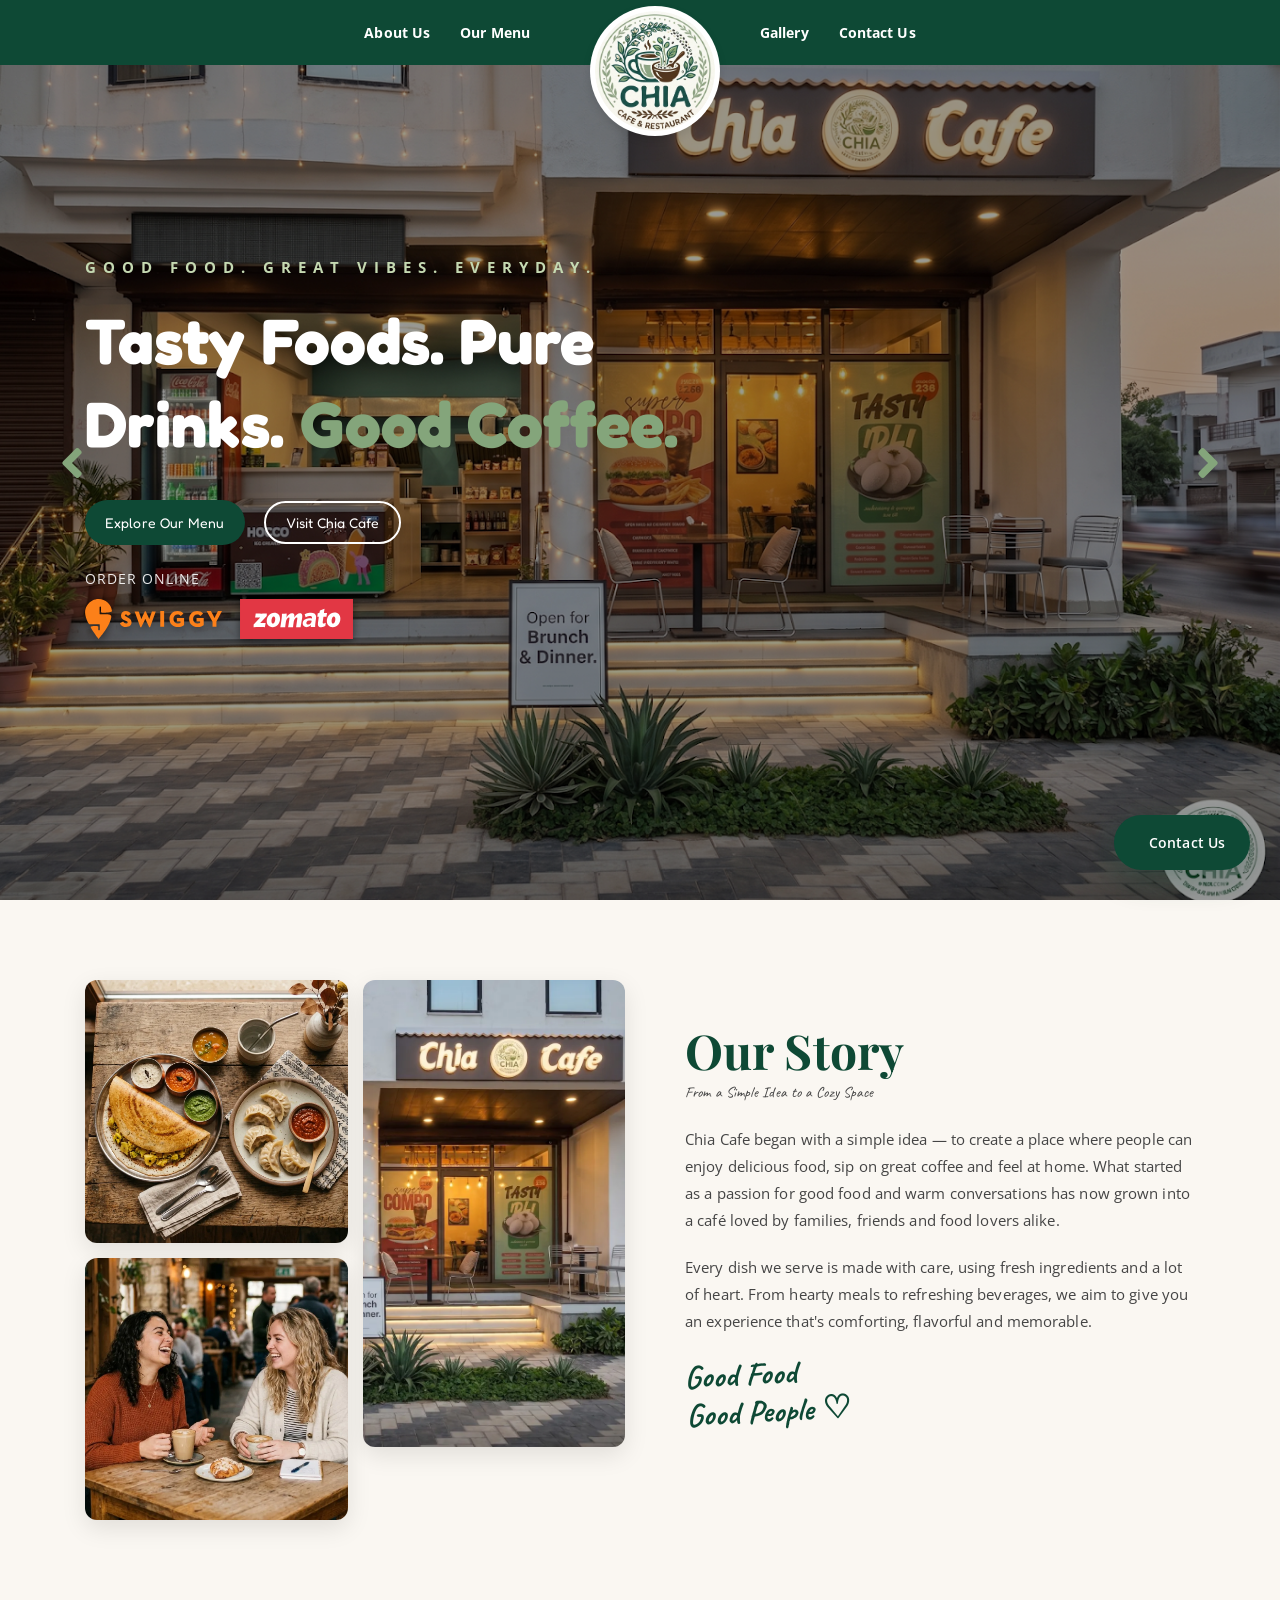
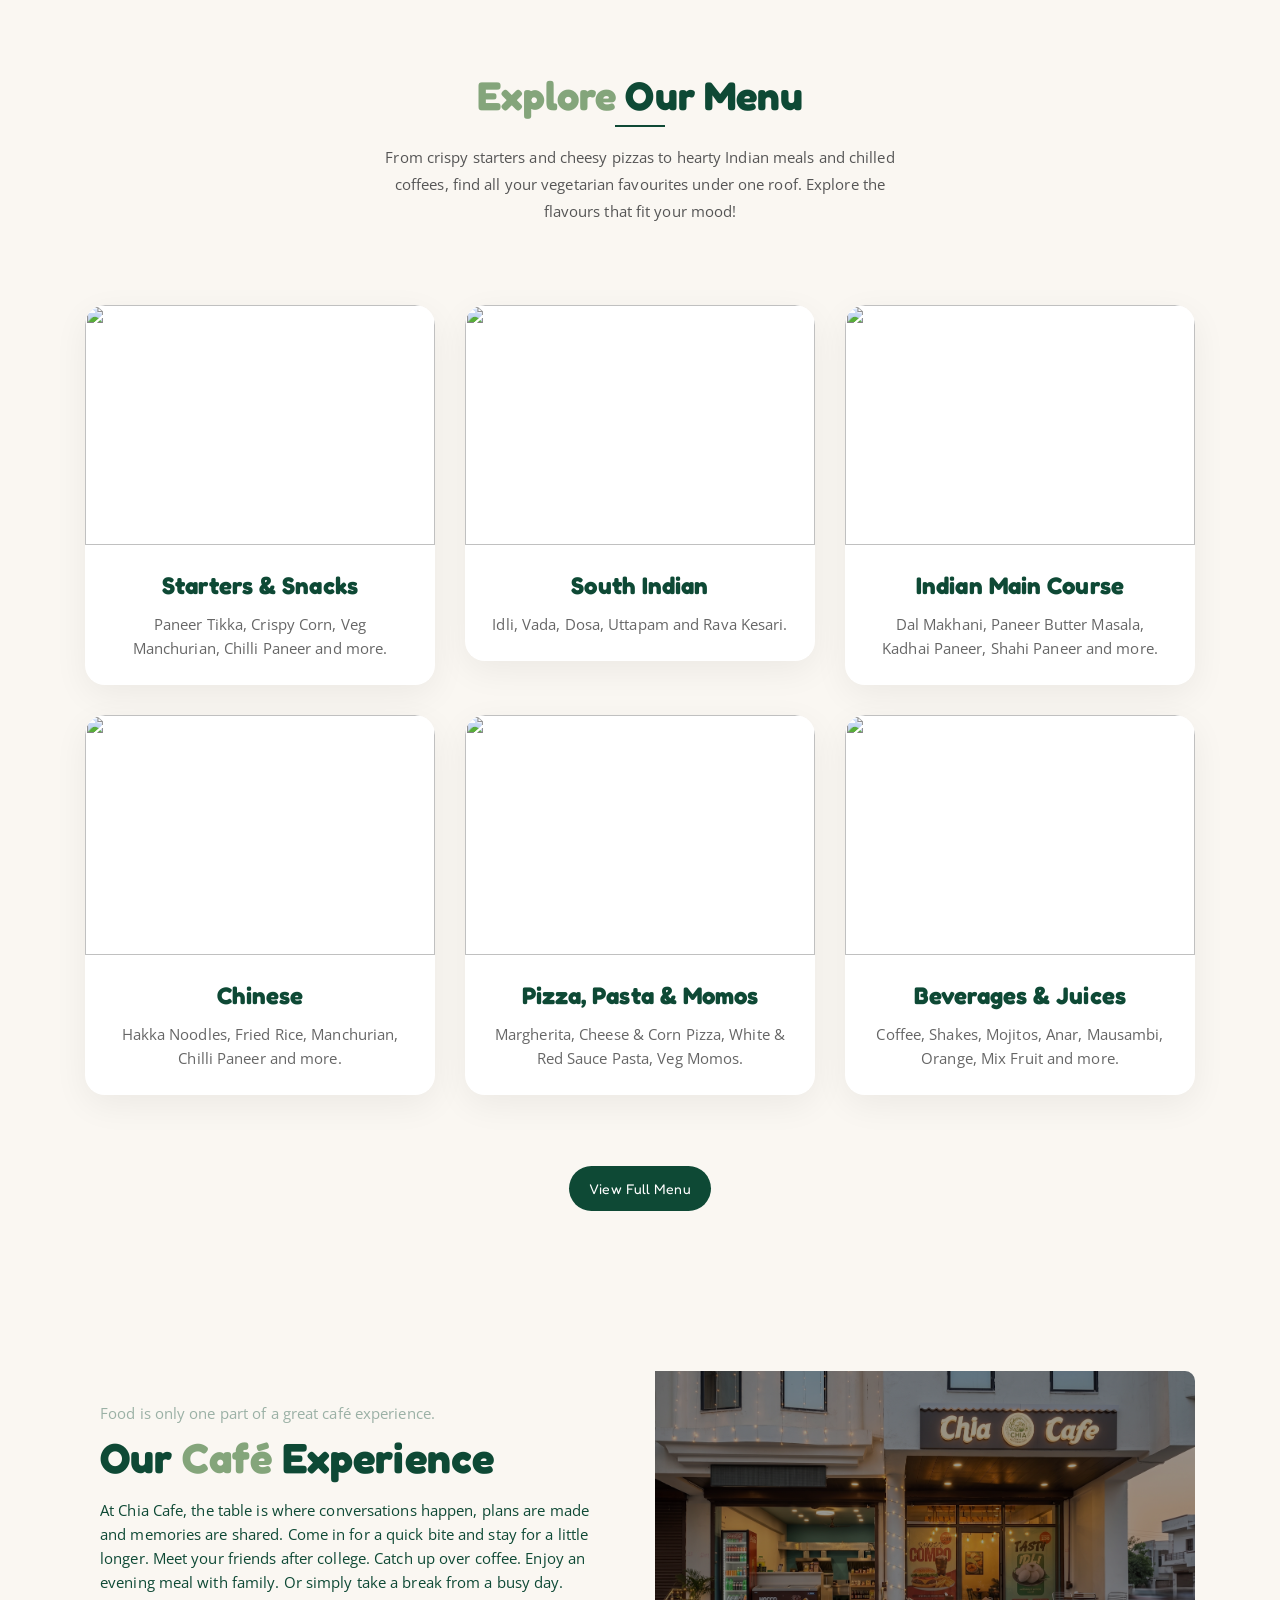
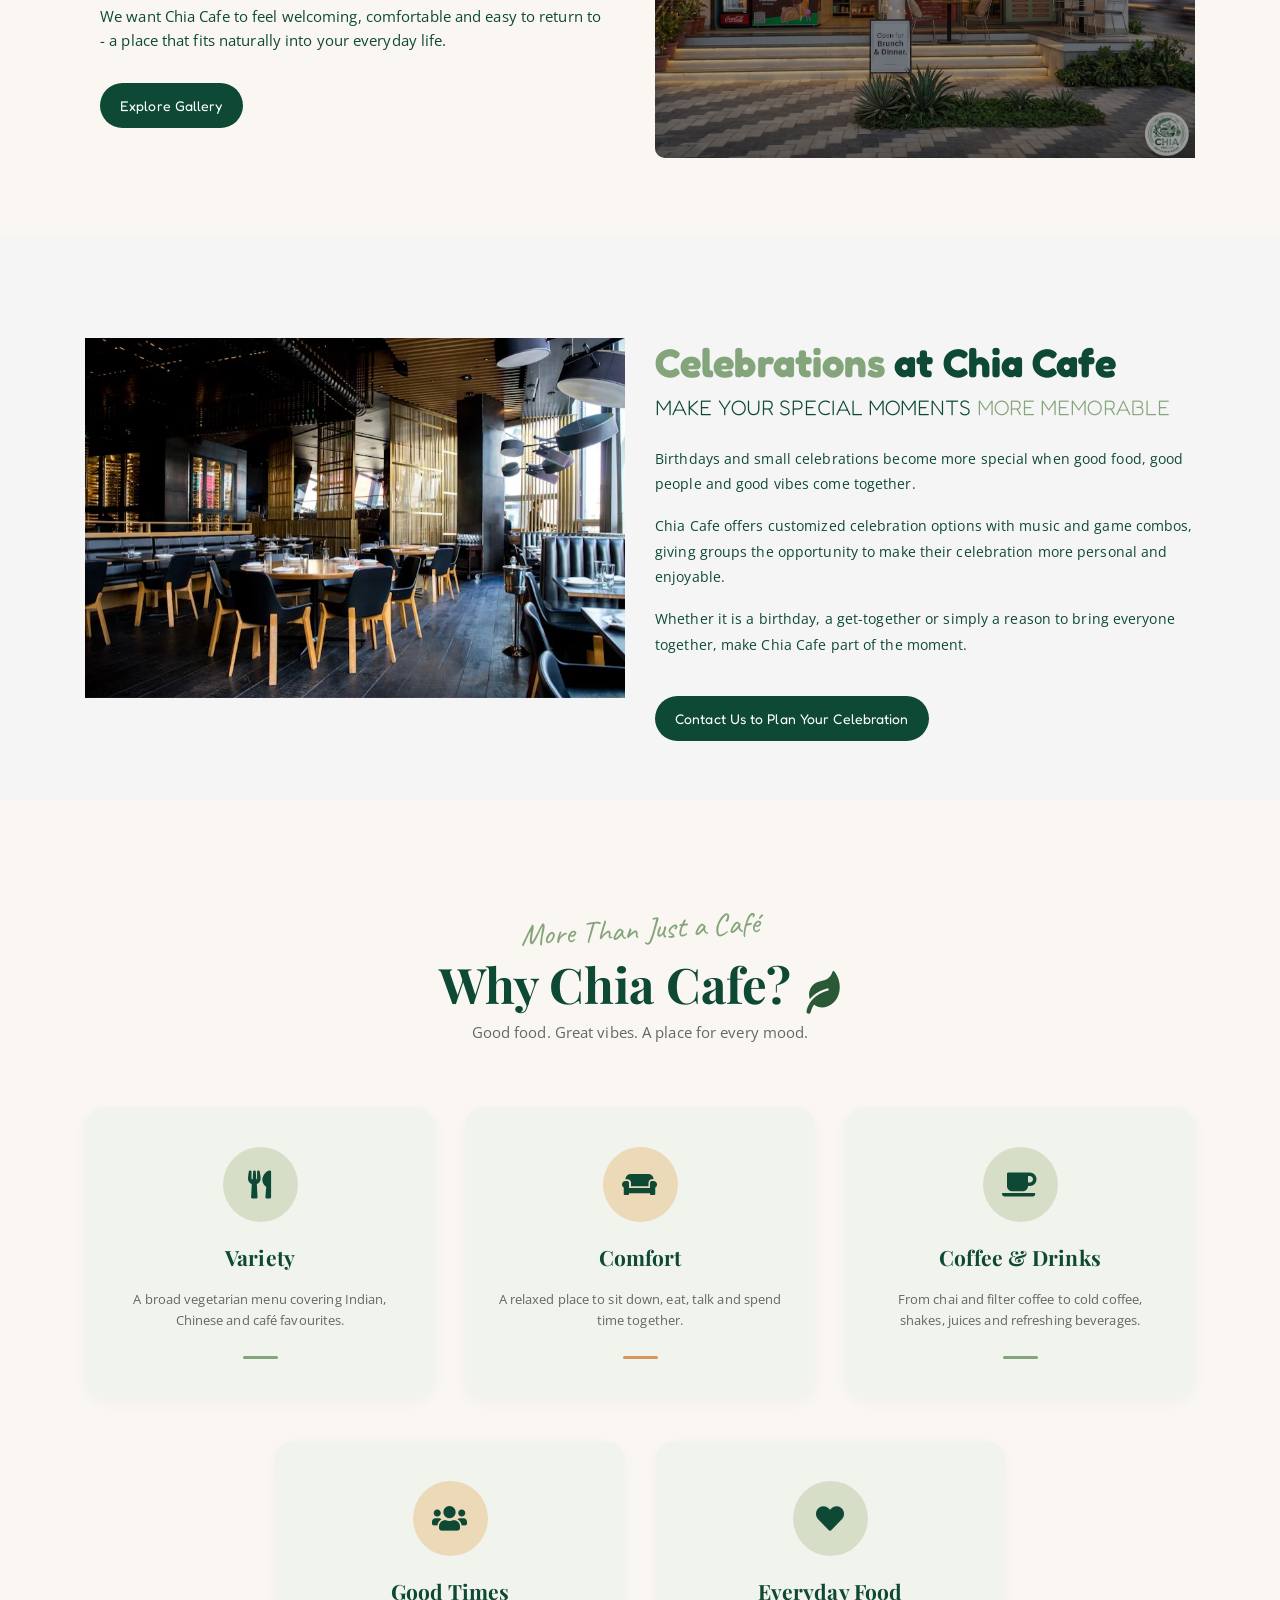
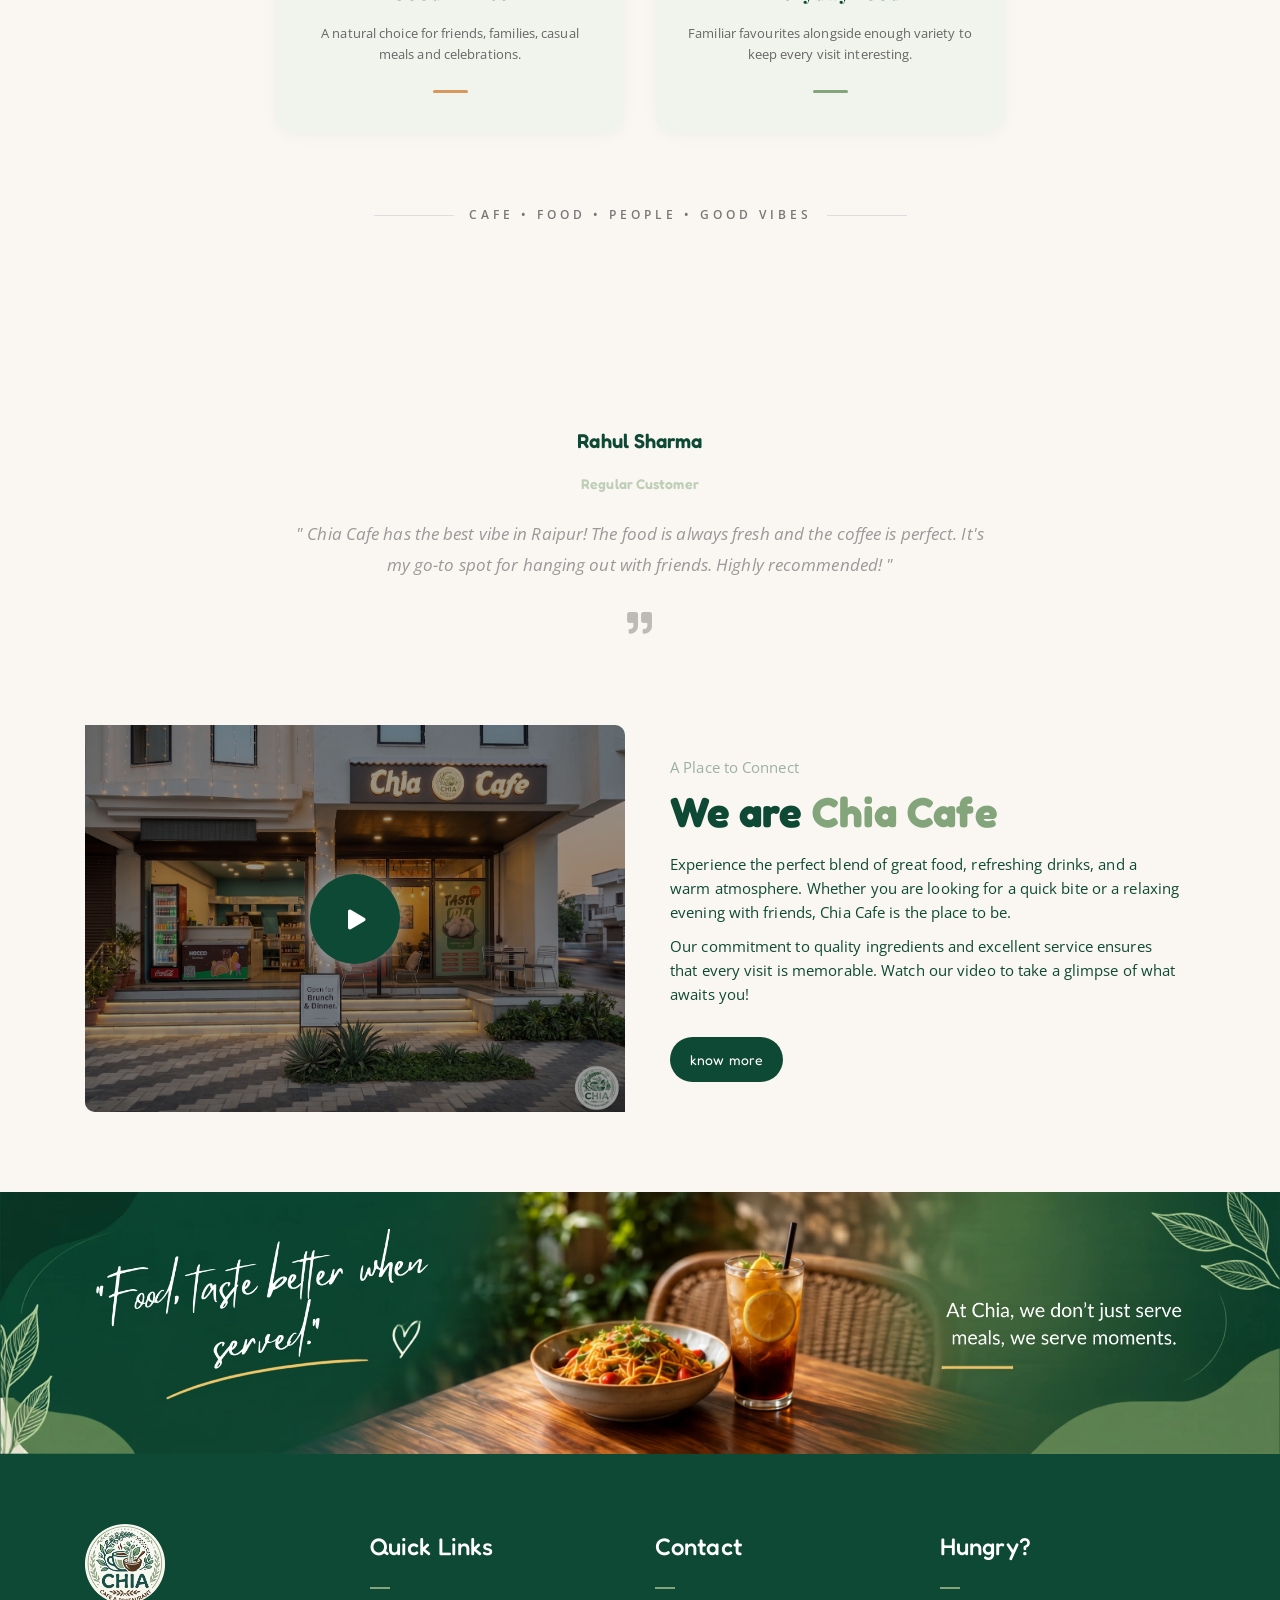
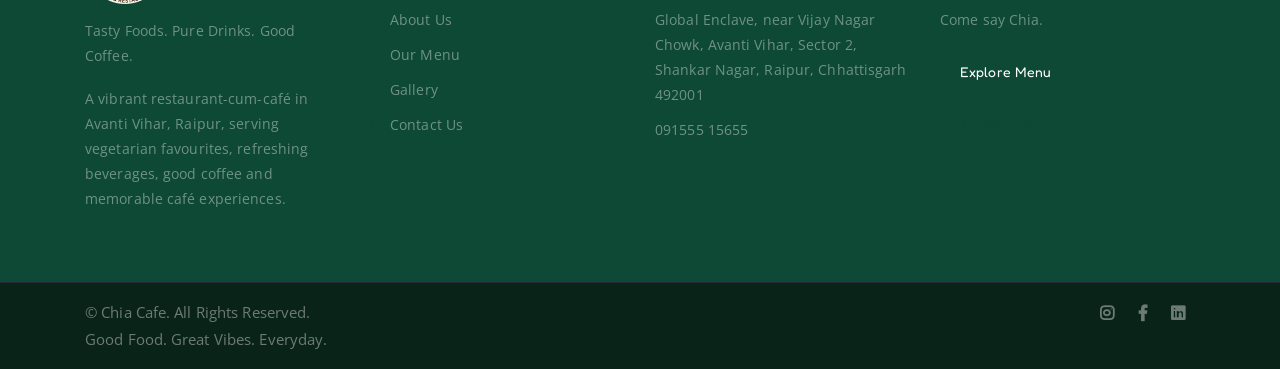
==== commit 13ef0639: "Compress all images to WebP and update references" ====
--- a/index.html
+++ b/index.html
@@ -14,7 +14,7 @@
     <meta property="og:title" content="Chia Cafe | Good Food. Great Vibes. Everyday.">
     <meta property="og:description"
         content="A vibrant restaurant-cum-café in Avanti Vihar, Raipur, serving vegetarian favourites, refreshing beverages, good coffee and memorable café experiences.">
-    <meta property="og:image" content="https://chiacafe.in/assets/img/favicon.png">
+    <meta property="og:image" content="https://chiacafe.in/assets/img/favicon.webp">
 
     <!-- Twitter -->
     <meta property="twitter:card" content="summary_large_image">
@@ -22,12 +22,12 @@
     <meta property="twitter:title" content="Chia Cafe | Good Food. Great Vibes. Everyday.">
     <meta property="twitter:description"
         content="A vibrant restaurant-cum-café in Avanti Vihar, Raipur, serving vegetarian favourites, refreshing beverages, good coffee and memorable café experiences.">
-    <meta property="twitter:image" content="https://chiacafe.in/assets/img/favicon.png">
+    <meta property="twitter:image" content="https://chiacafe.in/assets/img/favicon.webp">
 
     <!-- title -->
     <title>Chia Cafe</title>
     <!-- favicon -->
-    <link href="assets/img/favicon.png" rel="shortcut icon" type="image/png" />
+    <link href="assets/img/favicon.webp" rel="shortcut icon" type="image/png" />
     <!-- google font -->
     <link href="https://fonts.googleapis.com/css?family=Open+Sans:300,400,700" rel="stylesheet" />
     <link href="https://fonts.googleapis.com/css2?family=Fredoka:wght@400;500;600;700&amp;display=swap"
@@ -223,11 +223,11 @@
                 <div class="col-lg-6 col-md-12 order-2 order-lg-1">
                     <div class="story-image-grid">
                         <div class="story-img-left">
-                            <img src="assets/img/story_sq1.jpg" alt="South Indian Food" class="story-img-top">
-                            <img src="assets/img/story_sq2.jpg" alt="Friends Sharing Coffee" class="story-img-bottom">
+                            <img src="assets/img/story_sq1.webp" alt="South Indian Food" class="story-img-top">
+                            <img src="assets/img/story_sq2.webp" alt="Friends Sharing Coffee" class="story-img-bottom">
                         </div>
                         <div class="story-img-right">
-                            <img src="assets/img/story_tall.jpg" alt="Cafe Entrance" class="story-img-tall">
+                            <img src="assets/img/story_tall.webp" alt="Cafe Entrance" class="story-img-tall">
                         </div>
                     </div>
                 </div>
@@ -543,7 +543,7 @@
             <div class="row">
                 <div class="col-lg-6 col-md-12">
                     <div class="abt-bg">
-                        <a class="video-play-btn popup-youtube" href="https://www.youtube.com/watch?v=d_k8y08jI_U"><i
+                        <a class="video-play-btn popup-youtube" href="https://www.youtube.com/watch?v=jcfQi4VvMHk"><i
                                 class="fas fa-play"></i></a>
                     </div>
                 </div>
@@ -632,8 +632,8 @@
                 <div class="col-lg-6 text-right col-md-12">
                     <div class="social-icons">
                         <ul>
-                            <li><a href="https://www.instagram.com/chia_cafe_rpr?utm_source=ig_web_button_share_sheet&stkn=ZDNlZDc0MzIxNw==" target="_blank"><i
-                                        class="fab fa-instagram"></i></a></li>
+                            <li><a href="https://www.instagram.com/chia_cafe_rpr?utm_source=ig_web_button_share_sheet&stkn=ZDNlZDc0MzIxNw=="
+                                    target="_blank"><i class="fab fa-instagram"></i></a></li>
                             <li><a href="https://www.facebook.com/people/Chia-Cafe/61592504473499/" target="_blank"><i
                                         class="fab fa-facebook-f"></i></a></li>
                             <li><a href="https://www.linkedin.com/company/chiacafe" target="_blank"><i
@@ -674,4 +674,4 @@
     </a>
 </body>
 
-</html>
+</html>
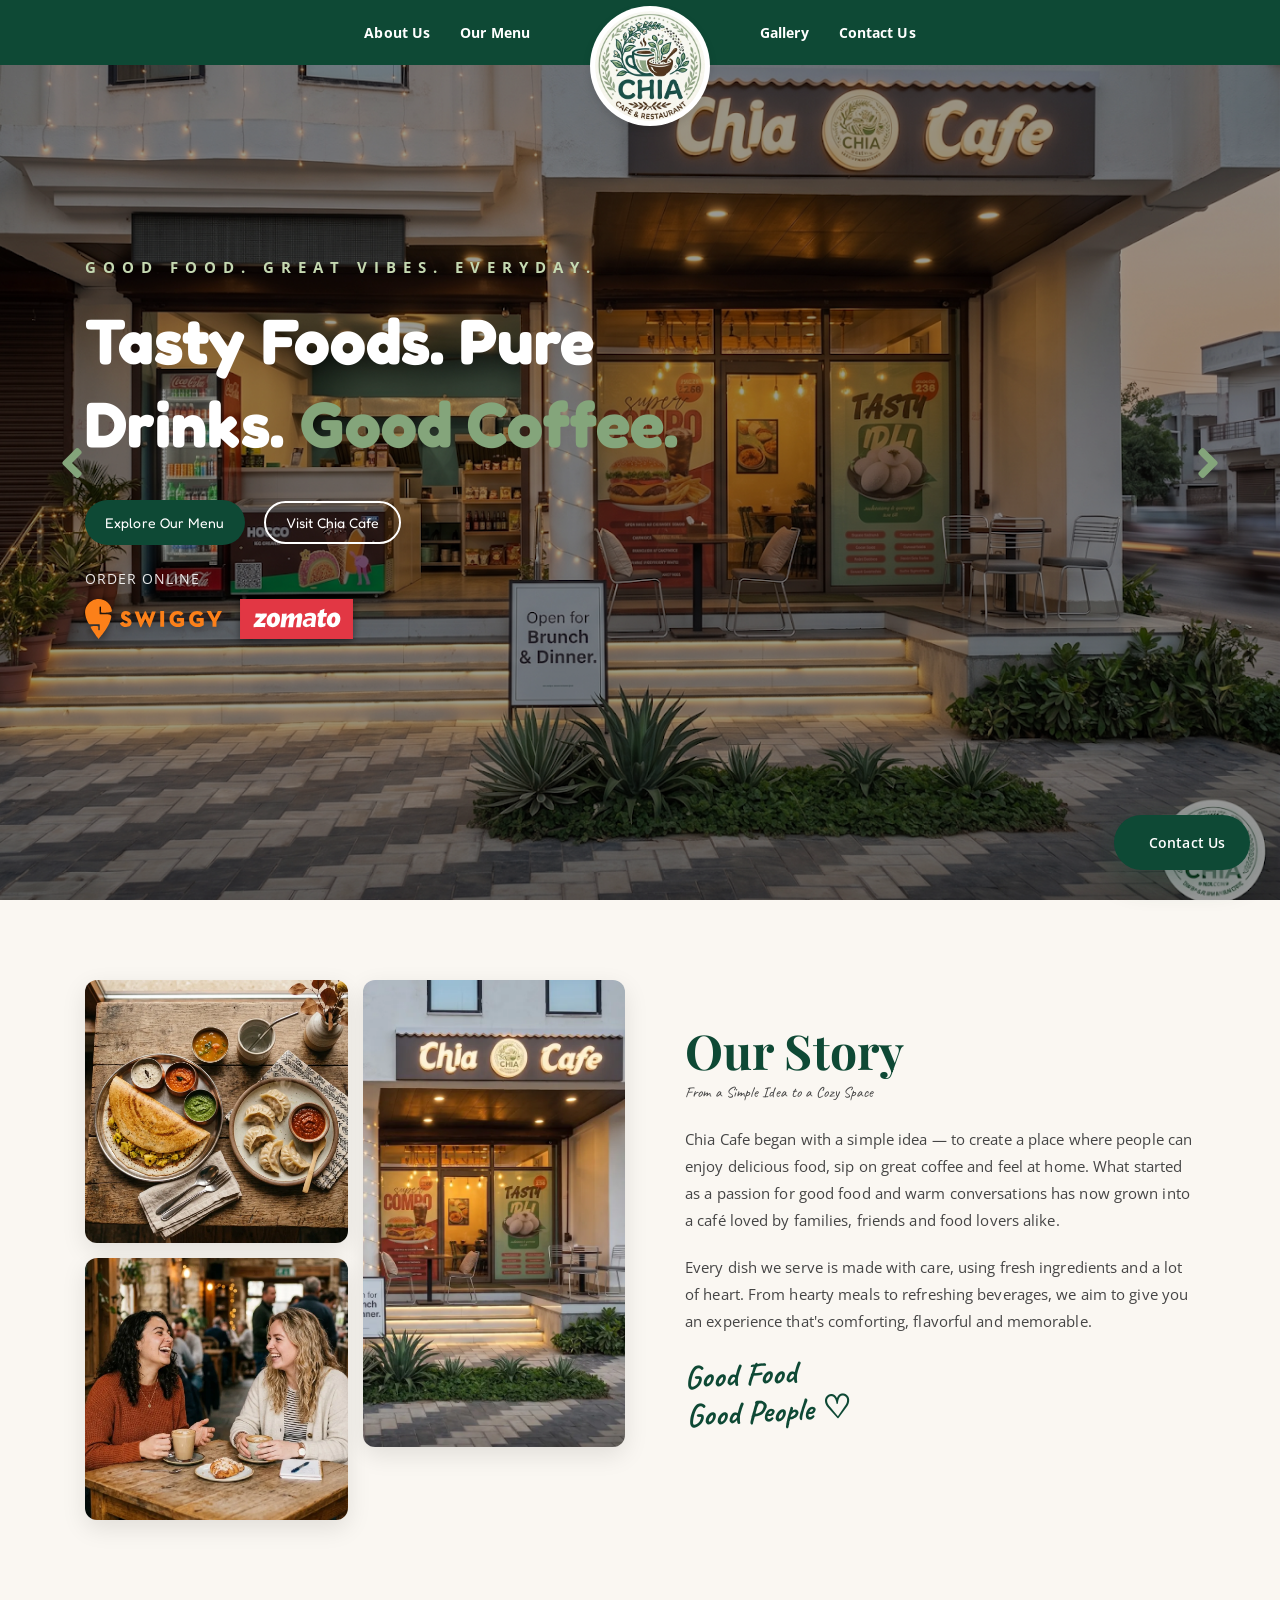
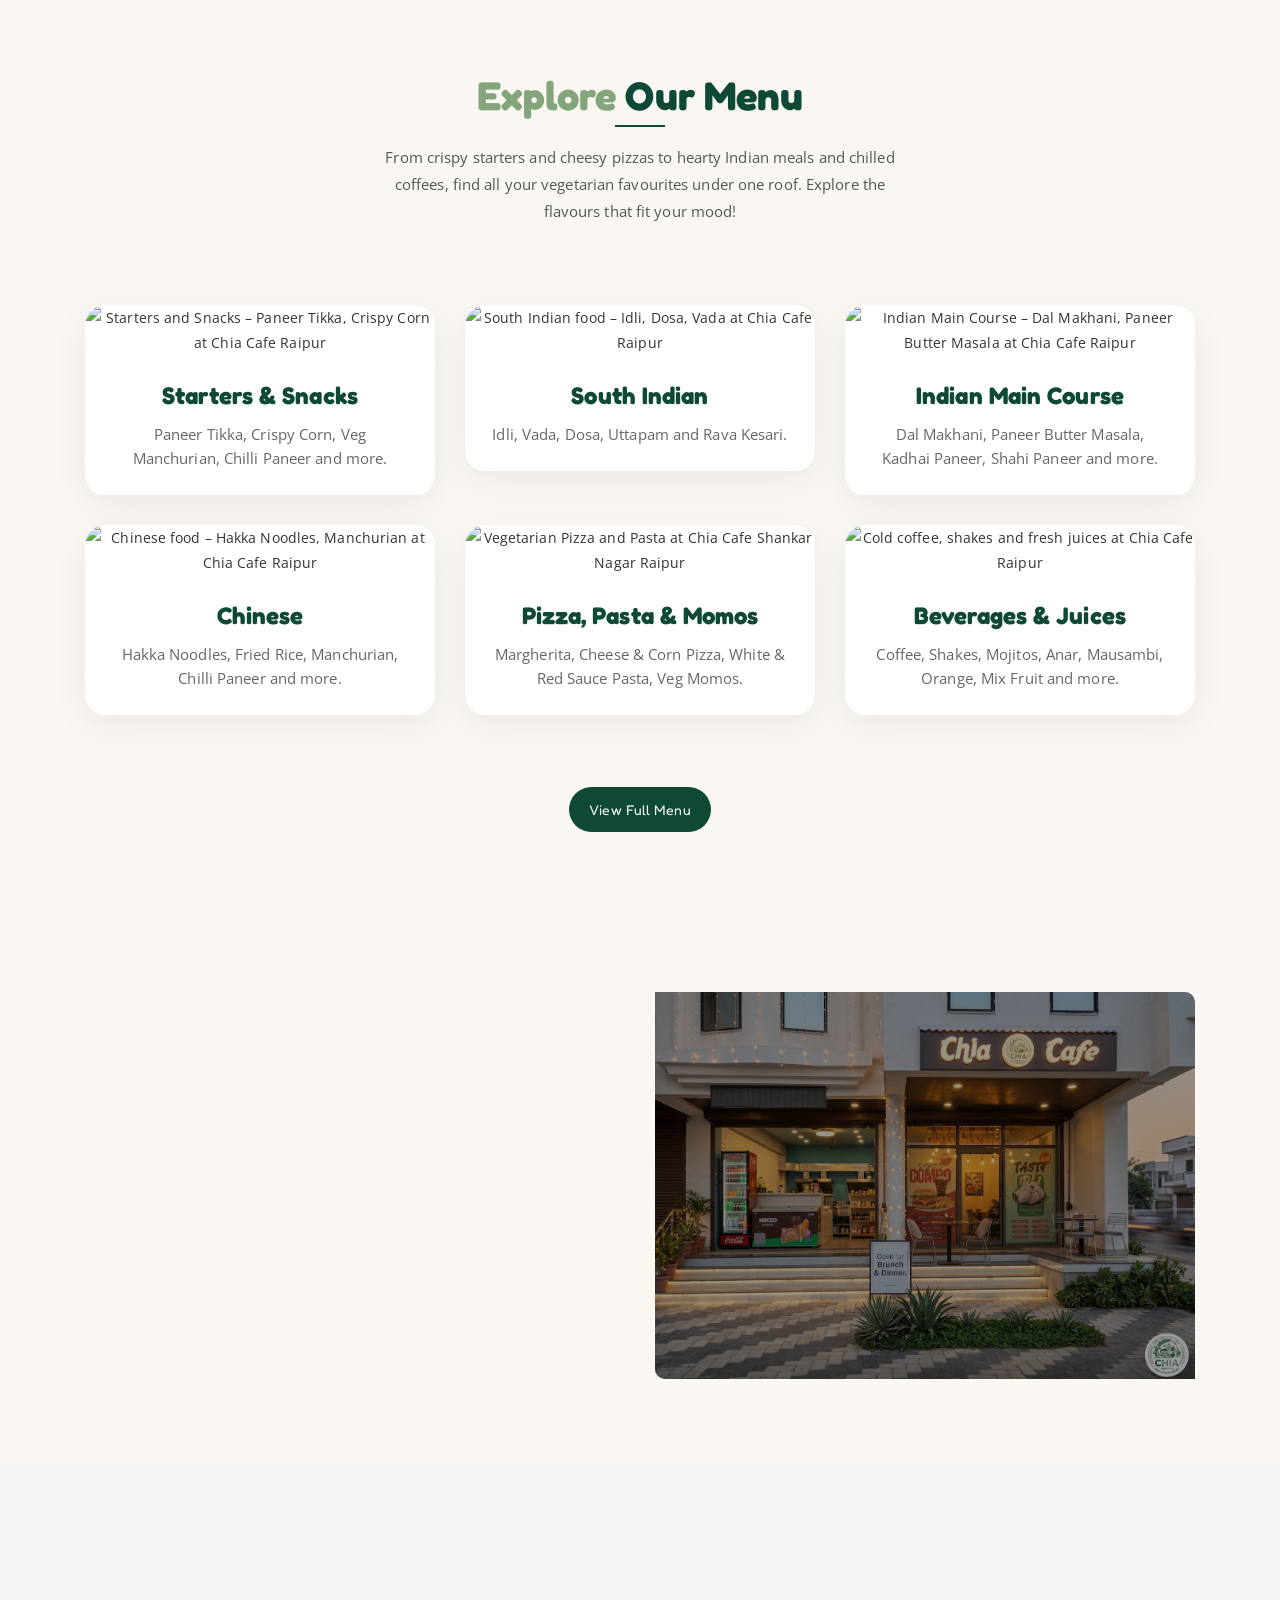
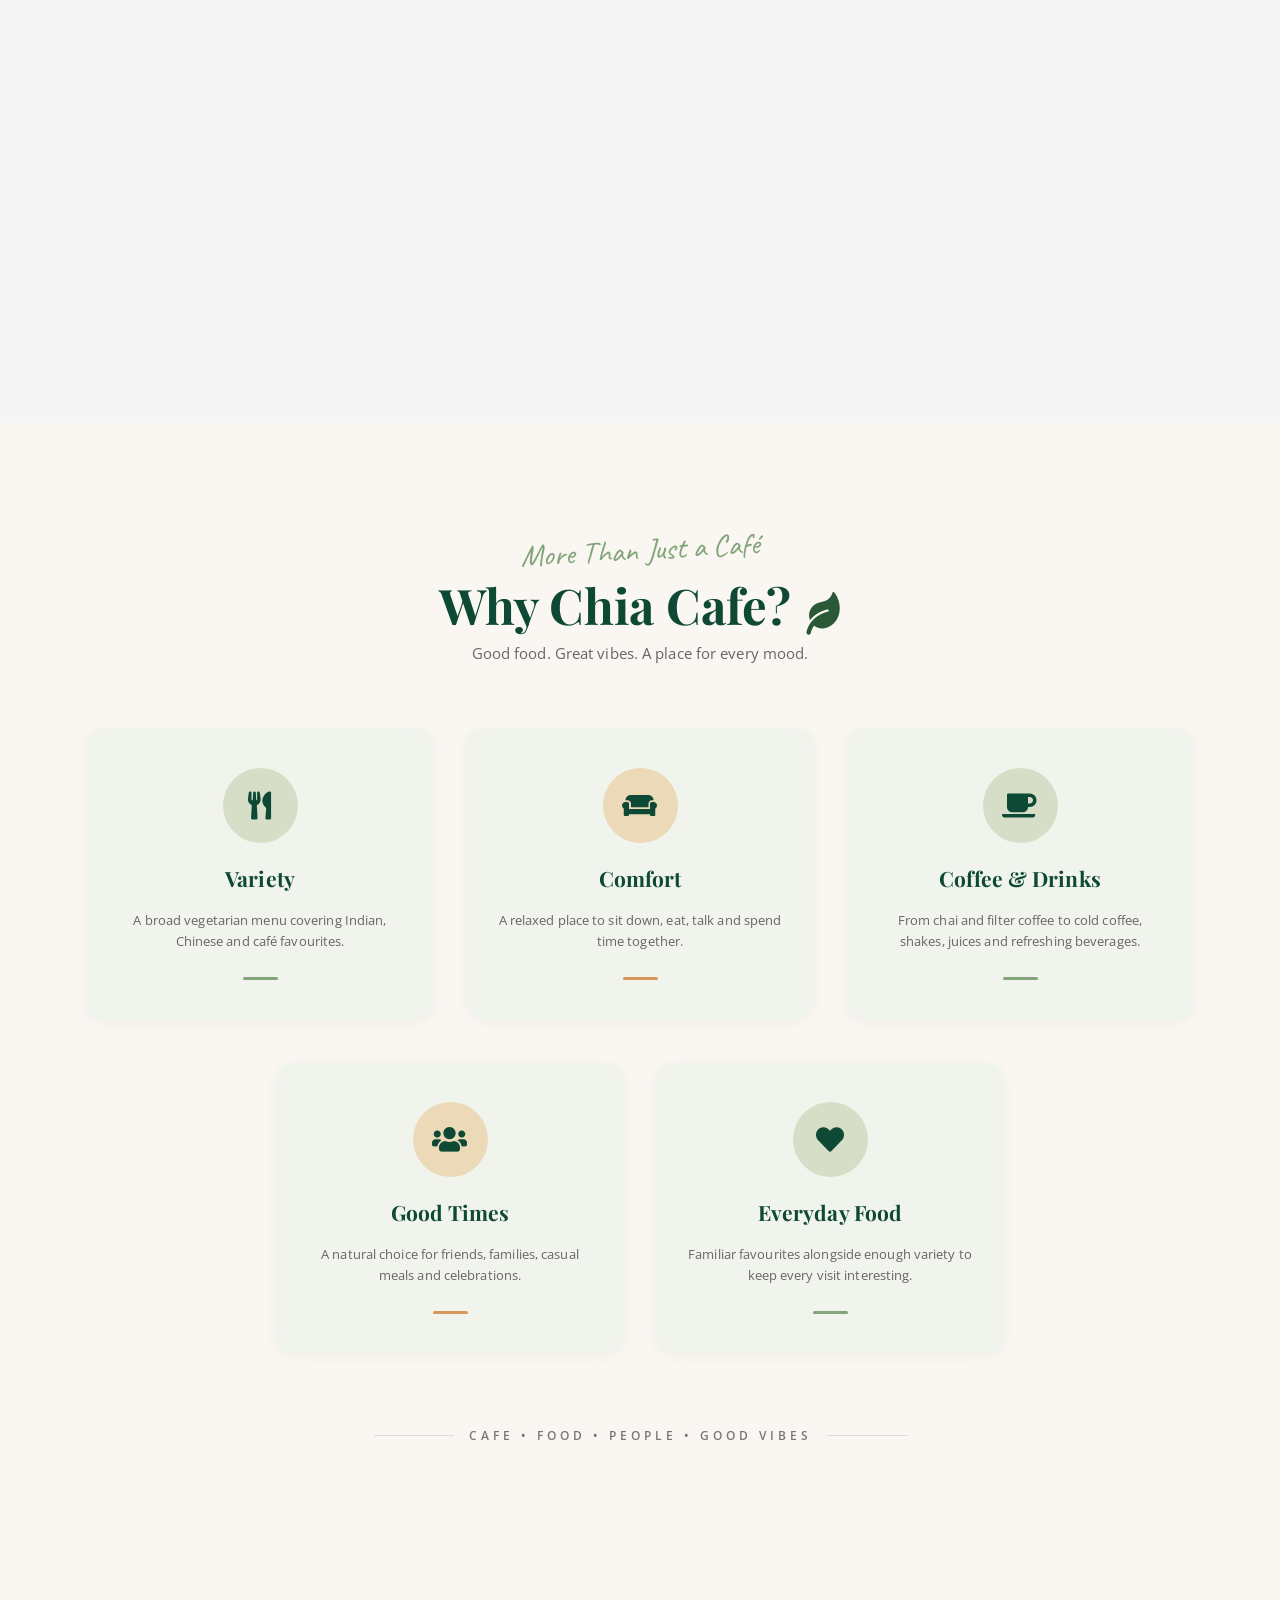
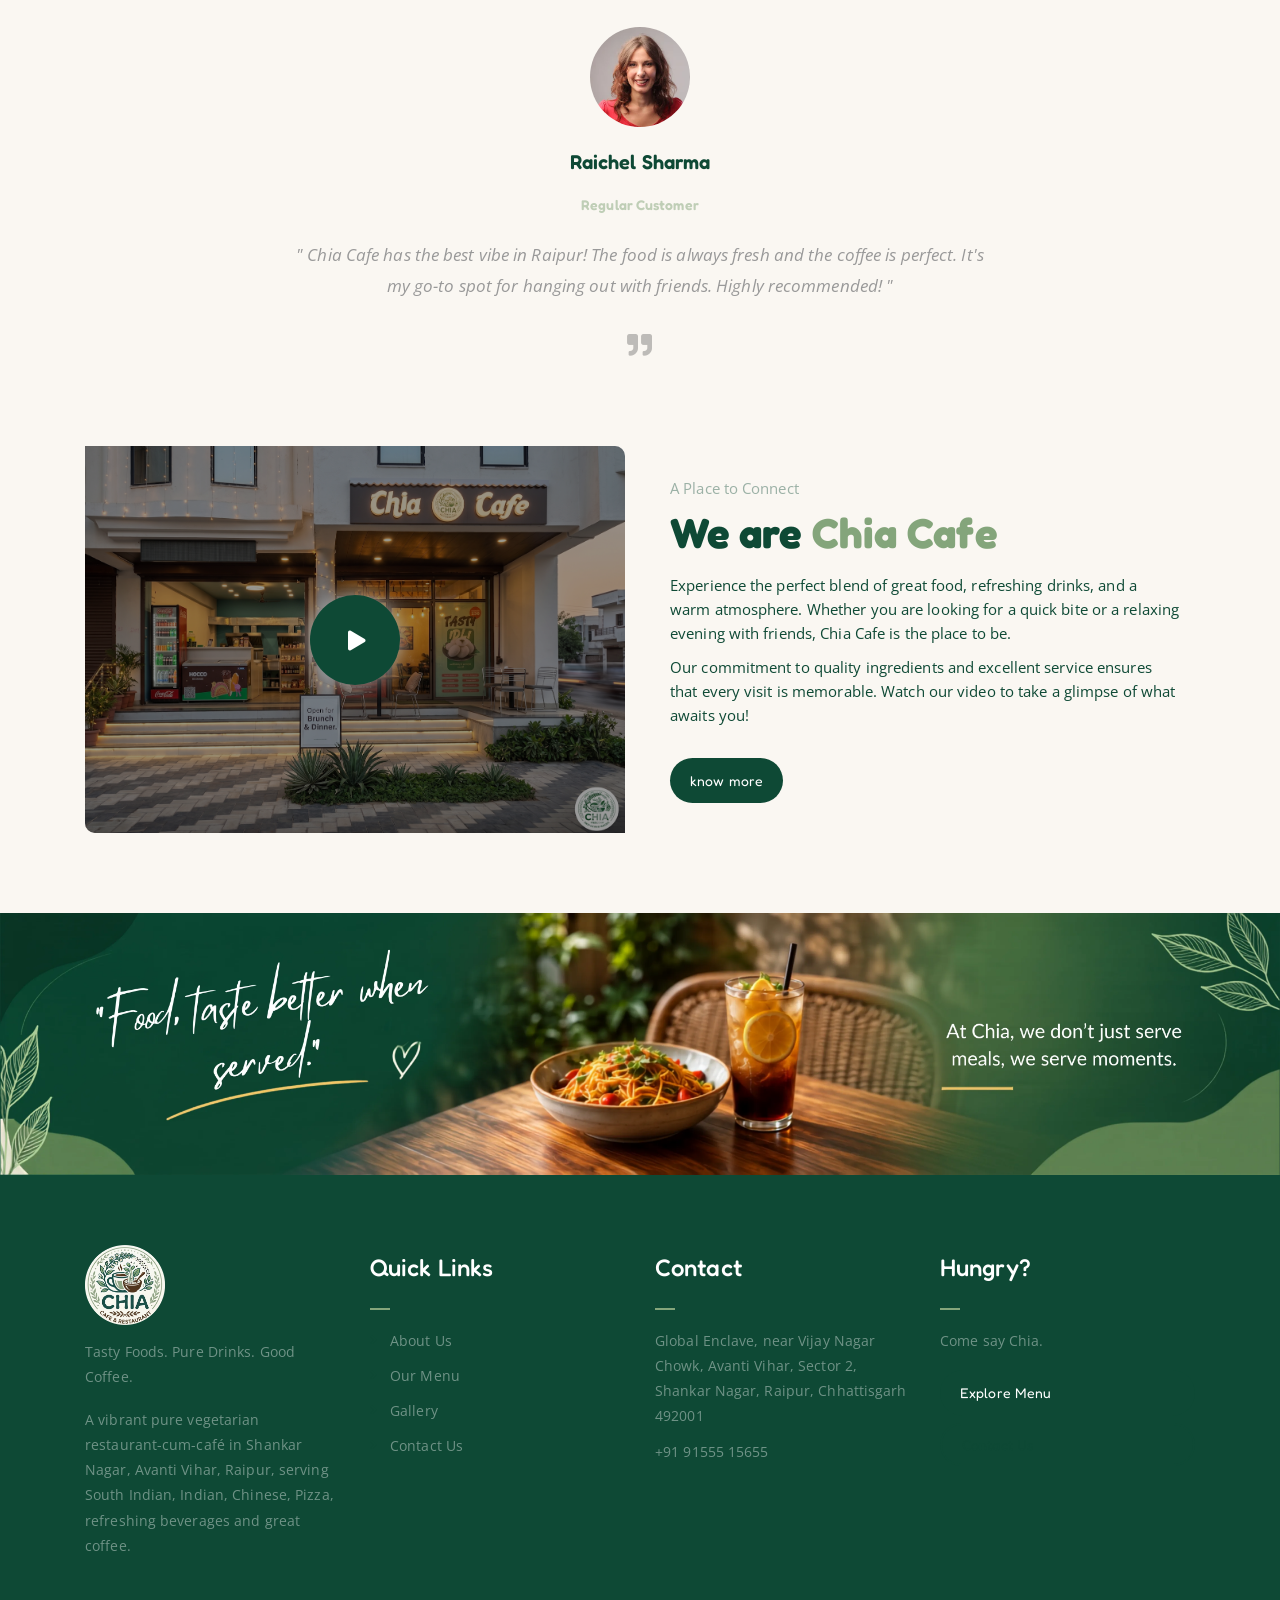
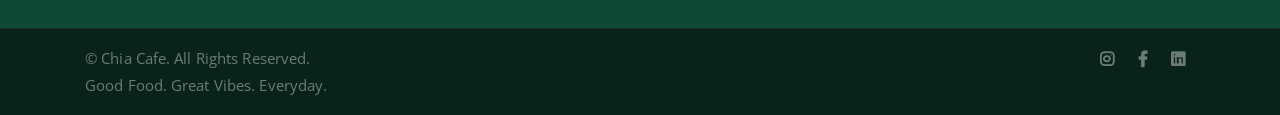
==== commit 81624905: "SEO optimizations, mobile CLS layout shift fixes, and copywriting improvements" ====
--- a/index.html
+++ b/index.html
@@ -1,31 +1,103 @@
 <!DOCTYPE html>
 
-<html lang="en">
+<html lang="en-IN">
 
 <head>
     <meta charset="utf-8" />
     <meta content="IE=edge" http-equiv="X-UA-Compatible" />
     <meta content="width=device-width, initial-scale=1" name="viewport" />
-    <meta content="Chia Cafe | Good Food. Great Vibes. Everyday." name="description" />
+
+    <!-- Primary SEO Meta Tags -->
+    <title>Chia Cafe Raipur | Best Vegetarian Café in Shankar Nagar, Avanti Vihar</title>
+    <meta name="description"
+        content="Chia Cafe — Raipur's favourite pure vegetarian café in Shankar Nagar, Avanti Vihar. South Indian, Indian, Chinese, Pizza, Coffee & more. Perfect for family dining, friends hangout & birthday celebrations. Order on Swiggy & Zomato." />
+    <meta name="keywords"
+        content="cafe in Raipur, cafe in Shankar Nagar Raipur, vegetarian restaurant Raipur, pure veg cafe Raipur, best cafe Avanti Vihar, cafe near Vijay Nagar Chowk, cold coffee Raipur, South Indian food Raipur, pizza cafe Raipur, birthday celebration cafe Raipur, family restaurant Shankar Nagar, coffee shop Raipur, restaurant near me Raipur, veg cafe Chhattisgarh, Chia Cafe" />
+    <meta name="author" content="Chia Cafe" />
+    <meta name="robots" content="index, follow" />
+
+    <!-- Canonical URL -->
+    <link rel="canonical" href="https://chiacafe.in/" />
+
+    <!-- Geographic / Local SEO Meta Tags -->
+    <meta name="geo.region" content="IN-CT" />
+    <meta name="geo.placename" content="Raipur, Chhattisgarh, India" />
+    <meta name="geo.position" content="21.2429;81.6315" />
+    <meta name="ICBM" content="21.2429, 81.6315" />
 
     <!-- Open Graph / Facebook -->
-    <meta property="og:type" content="website">
-    <meta property="og:url" content="https://chiacafe.in/">
-    <meta property="og:title" content="Chia Cafe | Good Food. Great Vibes. Everyday.">
+    <meta property="og:type" content="restaurant" />
+    <meta property="og:url" content="https://chiacafe.in/" />
+    <meta property="og:title" content="Chia Cafe Raipur | Best Vegetarian Café in Shankar Nagar" />
     <meta property="og:description"
-        content="A vibrant restaurant-cum-café in Avanti Vihar, Raipur, serving vegetarian favourites, refreshing beverages, good coffee and memorable café experiences.">
-    <meta property="og:image" content="https://chiacafe.in/assets/img/favicon.webp">
-
-    <!-- Twitter -->
-    <meta property="twitter:card" content="summary_large_image">
-    <meta property="twitter:url" content="https://chiacafe.in/">
-    <meta property="twitter:title" content="Chia Cafe | Good Food. Great Vibes. Everyday.">
-    <meta property="twitter:description"
-        content="A vibrant restaurant-cum-café in Avanti Vihar, Raipur, serving vegetarian favourites, refreshing beverages, good coffee and memorable café experiences.">
-    <meta property="twitter:image" content="https://chiacafe.in/assets/img/favicon.webp">
-
-    <!-- title -->
-    <title>Chia Cafe</title>
+        content="Raipur's favourite pure vegetarian café in Shankar Nagar, Avanti Vihar. South Indian, Indian, Chinese, Pizza, Coffee & more. Order on Swiggy & Zomato." />
+    <meta property="og:image" content="https://chiacafe.in/assets/img/logo.webp" />
+    <meta property="og:image:width" content="1200" />
+    <meta property="og:image:height" content="630" />
+    <meta property="og:locale" content="en_IN" />
+    <meta property="og:site_name" content="Chia Cafe" />
+
+    <!-- Twitter Card -->
+    <meta name="twitter:card" content="summary_large_image" />
+    <meta name="twitter:url" content="https://chiacafe.in/" />
+    <meta name="twitter:title" content="Chia Cafe Raipur | Best Vegetarian Café in Shankar Nagar" />
+    <meta name="twitter:description"
+        content="Raipur's favourite pure vegetarian café in Shankar Nagar, Avanti Vihar. South Indian, Indian, Chinese, Pizza, Coffee & more." />
+    <meta name="twitter:image" content="https://chiacafe.in/assets/img/logo.webp" />
+
+    <!-- JSON-LD: Restaurant Structured Data -->
+    <script type="application/ld+json">
+    {
+      "@context": "https://schema.org",
+      "@type": "Restaurant",
+      "name": "Chia Cafe",
+      "alternateName": "Chia Cafe Raipur",
+      "description": "A premium 100% vegetarian restaurant-cum-café in Shankar Nagar, Avanti Vihar, Raipur. Serving South Indian, Indian, Chinese, Pizza, Pasta, Momos, Coffee, Shakes and fresh Juices. Perfect for families, friends, birthday celebrations and everyday dining.",
+      "url": "https://chiacafe.in/",
+      "logo": "https://chiacafe.in/assets/img/logo.webp",
+      "image": "https://chiacafe.in/assets/img/logo.webp",
+      "telephone": "+919155515655",
+      "email": "hello@chiacafe.in",
+      "priceRange": "₹₹",
+      "servesCuisine": ["Indian", "South Indian", "Chinese", "Continental", "Vegetarian"],
+      "hasMenu": "https://chiacafe.in/menu.html",
+      "menu": "https://chiacafe.in/menu.html",
+      "address": {
+        "@type": "PostalAddress",
+        "streetAddress": "Global Enclave, near Vijay Nagar Chowk, Avanti Vihar, Sector 2, Shankar Nagar",
+        "addressLocality": "Raipur",
+        "addressRegion": "Chhattisgarh",
+        "postalCode": "492001",
+        "addressCountry": "IN"
+      },
+      "geo": {
+        "@type": "GeoCoordinates",
+        "latitude": "21.2429",
+        "longitude": "81.6315"
+      },
+      "openingHoursSpecification": [
+        {
+          "@type": "OpeningHoursSpecification",
+          "dayOfWeek": ["Monday","Tuesday","Wednesday","Thursday","Friday","Saturday","Sunday"],
+          "opens": "09:00",
+          "closes": "22:00"
+        }
+      ],
+      "sameAs": [
+        "https://www.instagram.com/chia_cafe_rpr",
+        "https://www.facebook.com/people/Chia-Cafe/61592504473499/",
+        "https://www.linkedin.com/company/chiacafe",
+        "https://www.swiggy.com/city/raipur/chia-cafe-shankar-nagar-rest1391785",
+        "https://www.zomato.com/raipur/chia-cafe-1-shankar-nagar"
+      ],
+      "areaServed": {
+        "@type": "City",
+        "name": "Raipur"
+      },
+      "keywords": "vegetarian cafe Raipur, pure veg restaurant Shankar Nagar, cafe Avanti Vihar, birthday cafe Raipur"
+    }
+    </script>
+
     <!-- favicon -->
     <link href="assets/img/favicon.webp" rel="shortcut icon" type="image/png" />
     <!-- google font -->
@@ -70,7 +142,8 @@
                         <!-- logo -->
                         <div class="site-logo">
                             <a href="index.html">
-                                <img alt="" src="assets/img/logo.webp" />
+                                <img alt="Chia Cafe Logo – Vegetarian Café in Raipur" src="assets/img/logo.webp"
+                                    style="width: 120px; height: auto;" />
                             </a>
                         </div>
                         <!-- logo -->
@@ -131,13 +204,13 @@
                                         Order Online</p>
                                     <a href="https://www.swiggy.com/city/raipur/chia-cafe-shankar-nagar-rest1391785"
                                         target="_blank" class="d-inline-block mr-3">
-                                        <img src="assets/img/swiggy-logo.svg" alt="Order on Swiggy" height="40"
-                                            style="filter: drop-shadow(0px 2px 4px rgba(0,0,0,0.5));">
+                                        <img src="assets/img/swiggy-logo.svg" alt="Order on Swiggy" width="137"
+                                            height="40" style="filter: drop-shadow(0px 2px 4px rgba(0,0,0,0.5));">
                                     </a>
                                     <a href="https://www.zomato.com/raipur/chia-cafe-1-shankar-nagar" target="_blank"
                                         class="d-inline-block">
-                                        <img src="assets/img/zomato-logo.svg" alt="Order on Zomato" height="40"
-                                            style="filter: drop-shadow(0px 2px 4px rgba(0,0,0,0.5));">
+                                        <img src="assets/img/zomato-logo.svg" alt="Order on Zomato" width="112"
+                                            height="40" style="filter: drop-shadow(0px 2px 4px rgba(0,0,0,0.5));">
                                     </a>
                                 </div>
                             </div>
@@ -165,13 +238,13 @@
                                         Order Online</p>
                                     <a href="https://www.swiggy.com/city/raipur/chia-cafe-shankar-nagar-rest1391785"
                                         target="_blank" class="d-inline-block mr-3">
-                                        <img src="assets/img/swiggy-logo.svg" alt="Order on Swiggy" height="40"
-                                            style="filter: drop-shadow(0px 2px 4px rgba(0,0,0,0.5));">
+                                        <img src="assets/img/swiggy-logo.svg" alt="Order on Swiggy" width="137"
+                                            height="40" style="filter: drop-shadow(0px 2px 4px rgba(0,0,0,0.5));">
                                     </a>
                                     <a href="https://www.zomato.com/raipur/chia-cafe-1-shankar-nagar" target="_blank"
                                         class="d-inline-block">
-                                        <img src="assets/img/zomato-logo.svg" alt="Order on Zomato" height="40"
-                                            style="filter: drop-shadow(0px 2px 4px rgba(0,0,0,0.5));">
+                                        <img src="assets/img/zomato-logo.svg" alt="Order on Zomato" width="112"
+                                            height="40" style="filter: drop-shadow(0px 2px 4px rgba(0,0,0,0.5));">
                                     </a>
                                 </div>
                             </div>
@@ -199,13 +272,13 @@
                                         Order Online</p>
                                     <a href="https://www.swiggy.com/city/raipur/chia-cafe-shankar-nagar-rest1391785"
                                         target="_blank" class="d-inline-block mr-3">
-                                        <img src="assets/img/swiggy-logo.svg" alt="Order on Swiggy" height="40"
-                                            style="filter: drop-shadow(0px 2px 4px rgba(0,0,0,0.5));">
+                                        <img src="assets/img/swiggy-logo.svg" alt="Order on Swiggy" width="137"
+                                            height="40" style="filter: drop-shadow(0px 2px 4px rgba(0,0,0,0.5));">
                                     </a>
                                     <a href="https://www.zomato.com/raipur/chia-cafe-1-shankar-nagar" target="_blank"
                                         class="d-inline-block">
-                                        <img src="assets/img/zomato-logo.svg" alt="Order on Zomato" height="40"
-                                            style="filter: drop-shadow(0px 2px 4px rgba(0,0,0,0.5));">
+                                        <img src="assets/img/zomato-logo.svg" alt="Order on Zomato" width="112"
+                                            height="40" style="filter: drop-shadow(0px 2px 4px rgba(0,0,0,0.5));">
                                     </a>
                                 </div>
                             </div>
@@ -223,11 +296,16 @@
                 <div class="col-lg-6 col-md-12 order-2 order-lg-1">
                     <div class="story-image-grid">
                         <div class="story-img-left">
-                            <img src="assets/img/story_sq1.webp" alt="South Indian Food" class="story-img-top">
-                            <img src="assets/img/story_sq2.webp" alt="Friends Sharing Coffee" class="story-img-bottom">
+                            <img src="assets/img/story_sq1.webp" alt="South Indian Food at Chia Cafe Raipur"
+                                class="story-img-top" loading="lazy">
+                            <img src="assets/img/story_sq2.webp"
+                                alt="Friends enjoying coffee at Chia Cafe Shankar Nagar Raipur" class="story-img-bottom"
+                                loading="lazy">
                         </div>
                         <div class="story-img-right">
-                            <img src="assets/img/story_tall.webp" alt="Cafe Entrance" class="story-img-tall">
+                            <img src="assets/img/story_tall.webp"
+                                alt="Chia Cafe entrance and interior Avanti Vihar Raipur" class="story-img-tall"
+                                loading="lazy">
                         </div>
                     </div>
                 </div>
@@ -268,8 +346,9 @@
                 <div class="col-lg-4 col-md-6 text-center">
                     <div class="single-product-item">
                         <div class="product-image">
-                            <img alt=""
-                                src="https://images.unsplash.com/photo-1541592106381-b31e9677c0e5?auto=format&amp;fit=crop&amp;w=800&amp;q=80" />
+                            <img alt="Starters and Snacks – Paneer Tikka, Crispy Corn at Chia Cafe Raipur"
+                                src="https://images.unsplash.com/photo-1541592106381-b31e9677c0e5?auto=format&amp;fit=crop&amp;w=800&amp;q=80"
+                                loading="lazy" />
                         </div>
                         <h3>Starters &amp; Snacks</h3>
                         <p class="product-price">Paneer Tikka, Crispy Corn, Veg Manchurian, Chilli Paneer and more.</p>
@@ -278,8 +357,9 @@
                 <div class="col-lg-4 col-md-6 text-center">
                     <div class="single-product-item">
                         <div class="product-image">
-                            <img alt=""
-                                src="https://images.unsplash.com/photo-1585937421612-70a008356fbe?auto=format&amp;fit=crop&amp;w=800&amp;q=80" />
+                            <img alt="South Indian food – Idli, Dosa, Vada at Chia Cafe Raipur"
+                                src="https://images.unsplash.com/photo-1585937421612-70a008356fbe?auto=format&amp;fit=crop&amp;w=800&amp;q=80"
+                                loading="lazy" />
                         </div>
                         <h3>South Indian</h3>
                         <p class="product-price">Idli, Vada, Dosa, Uttapam and Rava Kesari.</p>
@@ -288,8 +368,9 @@
                 <div class="col-lg-4 col-md-6 text-center">
                     <div class="single-product-item">
                         <div class="product-image">
-                            <img alt=""
-                                src="https://images.unsplash.com/photo-1544145945-f90425340c7e?auto=format&amp;fit=crop&amp;w=800&amp;q=80" />
+                            <img alt="Indian Main Course – Dal Makhani, Paneer Butter Masala at Chia Cafe Raipur"
+                                src="https://images.unsplash.com/photo-1544145945-f90425340c7e?auto=format&amp;fit=crop&amp;w=800&amp;q=80"
+                                loading="lazy" />
                         </div>
                         <h3>Indian Main Course</h3>
                         <p class="product-price">Dal Makhani, Paneer Butter Masala, Kadhai Paneer, Shahi Paneer and
@@ -299,8 +380,9 @@
                 <div class="col-lg-4 col-md-6 text-center">
                     <div class="single-product-item">
                         <div class="product-image">
-                            <img alt=""
-                                src="https://images.unsplash.com/photo-1585032226651-759b368d7246?auto=format&amp;fit=crop&amp;w=800&amp;q=80" />
+                            <img alt="Chinese food – Hakka Noodles, Manchurian at Chia Cafe Raipur"
+                                src="https://images.unsplash.com/photo-1585032226651-759b368d7246?auto=format&amp;fit=crop&amp;w=800&amp;q=80"
+                                loading="lazy" />
                         </div>
                         <h3>Chinese</h3>
                         <p class="product-price">Hakka Noodles, Fried Rice, Manchurian, Chilli Paneer and more.</p>
@@ -309,8 +391,9 @@
                 <div class="col-lg-4 col-md-6 text-center">
                     <div class="single-product-item">
                         <div class="product-image">
-                            <img alt=""
-                                src="https://images.unsplash.com/photo-1574071318508-1cdbab80d002?auto=format&amp;fit=crop&amp;w=800&amp;q=80" />
+                            <img alt="Vegetarian Pizza and Pasta at Chia Cafe Shankar Nagar Raipur"
+                                src="https://images.unsplash.com/photo-1574071318508-1cdbab80d002?auto=format&amp;fit=crop&amp;w=800&amp;q=80"
+                                loading="lazy" />
                         </div>
                         <h3>Pizza, Pasta &amp; Momos</h3>
                         <p class="product-price">Margherita, Cheese &amp; Corn Pizza, White &amp; Red Sauce Pasta, Veg
@@ -320,8 +403,9 @@
                 <div class="col-lg-4 col-md-6 text-center">
                     <div class="single-product-item">
                         <div class="product-image">
-                            <img alt=""
-                                src="https://images.unsplash.com/photo-1551024601-bec78aea704b?auto=format&amp;fit=crop&amp;w=800&amp;q=80" />
+                            <img alt="Cold coffee, shakes and fresh juices at Chia Cafe Raipur"
+                                src="https://images.unsplash.com/photo-1551024601-bec78aea704b?auto=format&amp;fit=crop&amp;w=800&amp;q=80"
+                                loading="lazy" />
                         </div>
                         <h3>Beverages &amp; Juices</h3>
                         <p class="product-price">Coffee, Shakes, Mojitos, Anar, Mausambi, Orange, Mix Fruit and more.
@@ -370,7 +454,8 @@
                 <!--Image Column-->
                 <div class="image-column col-lg-6">
                     <div class="image">
-                        <img alt="" src="assets/img/a.webp" />
+                        <img alt="Birthday celebration at Chia Cafe Raipur – Special occasions and parties"
+                            src="assets/img/a.webp" loading="lazy" />
                     </div>
                 </div>
                 <!--Content Column-->
@@ -486,10 +571,10 @@
                     <div class="testimonial-sliders">
                         <div class="single-testimonial-slider">
                             <div class="client-avater">
-                                <img alt="" src="assets/img/avaters/avatar1.png" />
+                                <img alt="" src="assets/img/avaters/avatar1.webp" />
                             </div>
                             <div class="client-meta">
-                                <h3>Rahul Sharma <span>Regular Customer</span></h3>
+                                <h3>Raichel Sharma <span>Regular Customer</span></h3>
                                 <p class="testimonial-body">
                                     " Chia Cafe has the best vibe in Raipur! The food is always fresh and the coffee is
                                     perfect. It's my go-to spot for hanging out with friends. Highly recommended! "
@@ -501,10 +586,10 @@
                         </div>
                         <div class="single-testimonial-slider">
                             <div class="client-avater">
-                                <img alt="" src="assets/img/avaters/avatar2.png" />
+                                <img alt="" src="assets/img/avaters/avatar2.webp" />
                             </div>
                             <div class="client-meta">
-                                <h3>Neha Singh <span>Food Blogger</span></h3>
+                                <h3>Raj Singh <span>Food Blogger</span></h3>
                                 <p class="testimonial-body">
                                     " The variety on the menu is amazing. From crispy starters to delicious main
                                     courses, everything is cooked to perfection. A must-visit place for all food lovers
@@ -517,7 +602,7 @@
                         </div>
                         <div class="single-testimonial-slider">
                             <div class="client-avater">
-                                <img alt="" src="assets/img/avaters/avatar3.png" />
+                                <img alt="" src="assets/img/avaters/avatar3.webp" />
                             </div>
                             <div class="client-meta">
                                 <h3>Amit Patel <span>Local Resident</span></h3>
@@ -569,7 +654,8 @@
 
     <!-- shop banner (Image Only) -->
     <section class="shop-banner-image" style="width: 100%;">
-        <img src="assets/img/1.webp" alt="Cafe Banner" style="width: 100%; height: auto; display: block;">
+        <img src="assets/img/1.webp" alt="Chia Cafe – Pure Vegetarian Restaurant and Café in Raipur, Chhattisgarh"
+            style="width: 100%; height: auto; display: block;" loading="lazy">
     </section>
     <!-- end shop banner -->
     <!-- footer -->
@@ -578,11 +664,11 @@
             <div class="row">
                 <div class="col-lg-3 col-md-6">
                     <div class="footer-box about-widget">
-                        <img src="assets/img/logo.webp" alt="Chia Cafe Logo" class="footer-logo mb-3"
-                            style="max-width: 80px;">
+                        <img src="assets/img/logo.webp" alt="Chia Cafe Logo – Vegetarian Café Raipur"
+                            class="footer-logo mb-3" style="max-width: 80px;" loading="lazy">
                         <p>Tasty Foods. Pure Drinks. Good Coffee.</p>
-                        <p>A vibrant restaurant-cum-café in Avanti Vihar, Raipur, serving vegetarian favourites,
-                            refreshing beverages, good coffee and memorable café experiences.</p>
+                        <p>A vibrant pure vegetarian restaurant-cum-café in Shankar Nagar, Avanti Vihar, Raipur, serving
+                            South Indian, Indian, Chinese, Pizza, refreshing beverages and great coffee.</p>
                     </div>
                 </div>
                 <div class="col-lg-3 col-md-6">
@@ -599,16 +685,19 @@
                 <div class="col-lg-3 col-md-6">
                     <div class="footer-box get-in-touch">
                         <h2 class="widget-title">Contact</h2>
-                        <ul>
-                            <li><a href="https://www.google.com/maps/search/Global+Enclave,+near+Vijay+Nagar+Chowk,+Avanti+Vihar,+Sector+2,+Shankar+Nagar,+Raipur,+Chhattisgarh+492001"
-                                    target="_blank" style="color: inherit; transition: 0.3s;"
-                                    onmouseover="this.style.color='#F28123'"
-                                    onmouseout="this.style.color='inherit'">Global Enclave, near Vijay Nagar Chowk,
-                                    Avanti Vihar, Sector 2, Shankar Nagar, Raipur, Chhattisgarh 492001</a></li>
-                            <li><a href="tel:09155515655" style="color: inherit; transition: 0.3s;"
-                                    onmouseover="this.style.color='#F28123'"
-                                    onmouseout="this.style.color='inherit'">091555 15655</a></li>
-                        </ul>
+                        <address style="font-style: normal;">
+                            <ul>
+                                <li><a href="https://www.google.com/maps/search/Global+Enclave,+near+Vijay+Nagar+Chowk,+Avanti+Vihar,+Sector+2,+Shankar+Nagar,+Raipur,+Chhattisgarh+492001"
+                                        target="_blank" rel="noopener" aria-label="Chia Cafe location on Google Maps"
+                                        style="color: inherit; transition: 0.3s;"
+                                        onmouseover="this.style.color='#F28123'"
+                                        onmouseout="this.style.color='inherit'">Global Enclave, near Vijay Nagar Chowk,
+                                        Avanti Vihar, Sector 2, Shankar Nagar, Raipur, Chhattisgarh 492001</a></li>
+                                <li><a href="tel:+919155515655" style="color: inherit; transition: 0.3s;"
+                                        onmouseover="this.style.color='#F28123'" onmouseout="this.style.color='inherit'"
+                                        aria-label="Call Chia Cafe Raipur">+91 91555 15655</a></li>
+                            </ul>
+                        </address>
                     </div>
                 </div>
                 <div class="col-lg-3 col-md-6">
--- a/assets/css/main.css
+++ b/assets/css/main.css
@@ -1492,6 +1492,15 @@
   height: 100%;
 }
 
+/* Prevent slider CLS on mobile before Owl Carousel loads */
+.homepage-slider:not(.owl-carousel) {
+  overflow: hidden;
+  min-height: 100vh;
+}
+.homepage-slider:not(.owl-carousel) .single-homepage-slider:not(:first-child) {
+  display: none;
+}
+
 .homepage-slider div {
   height: 100%;
 }
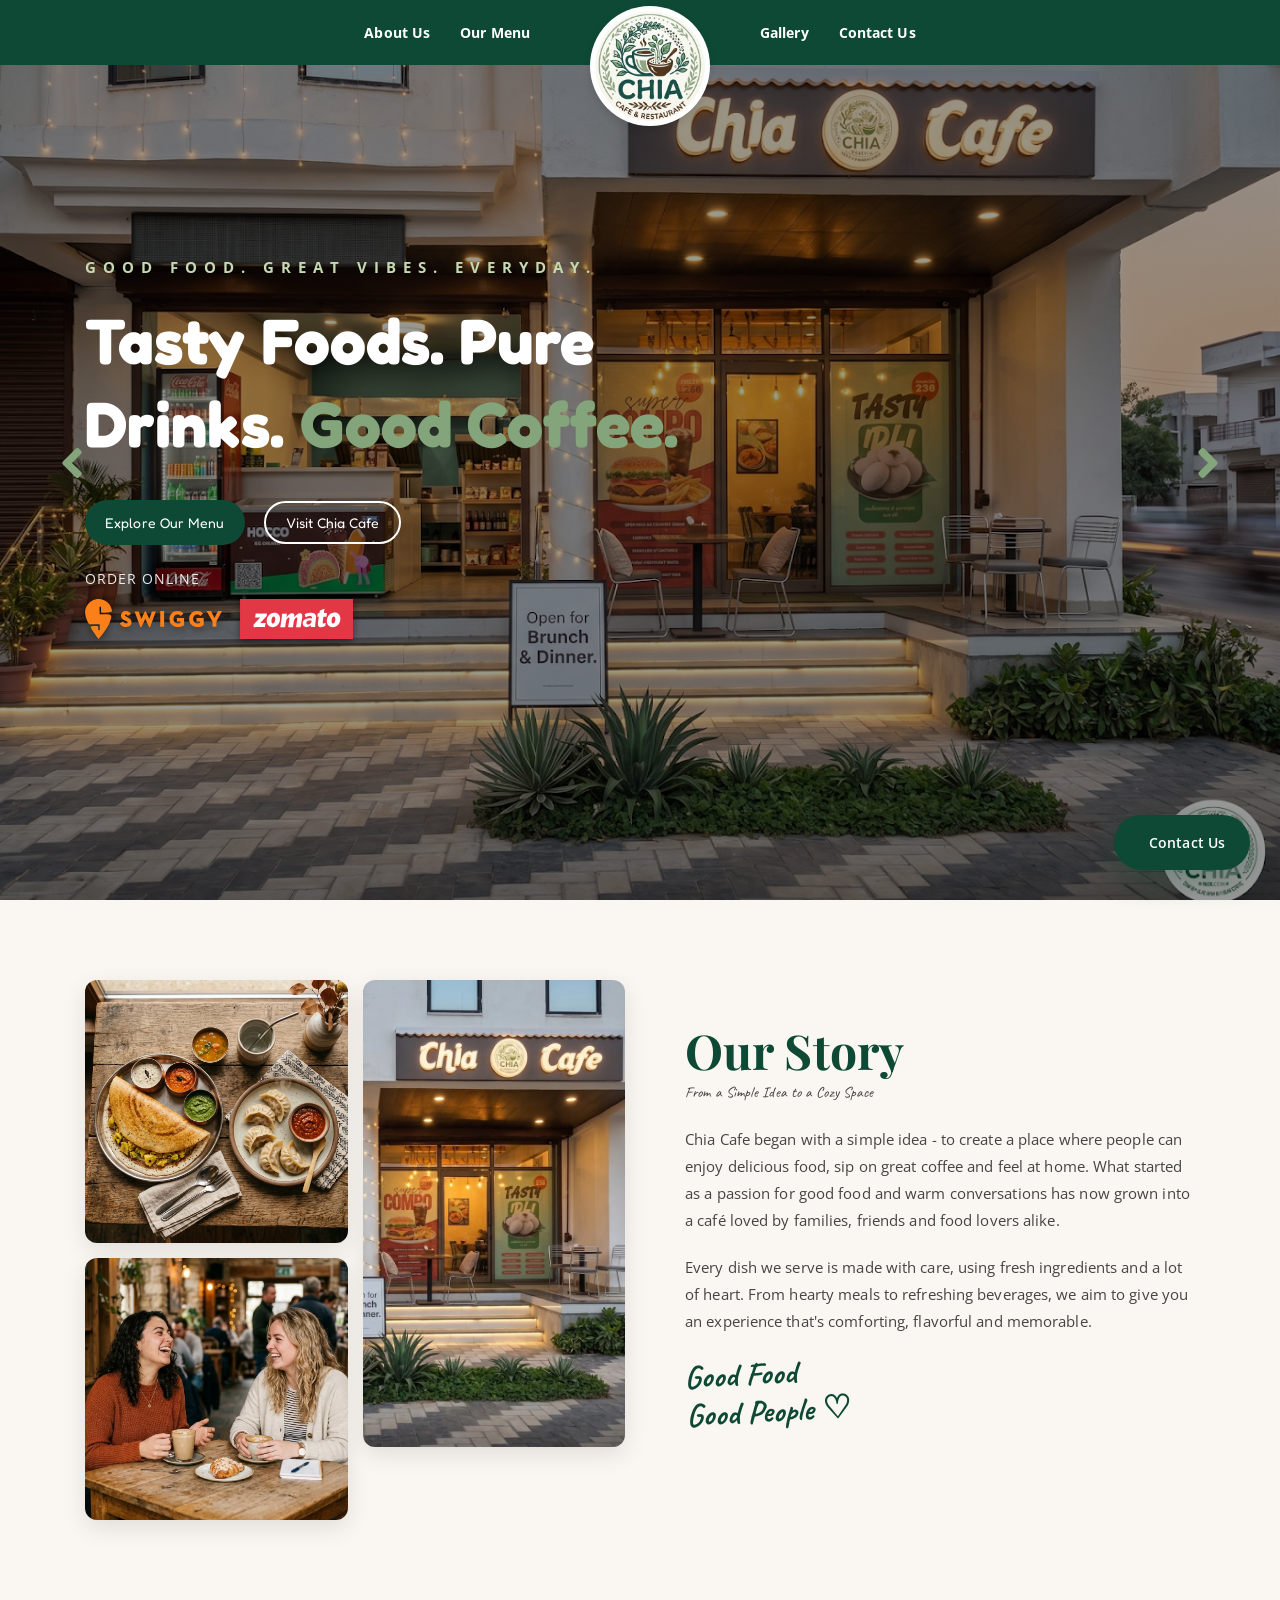
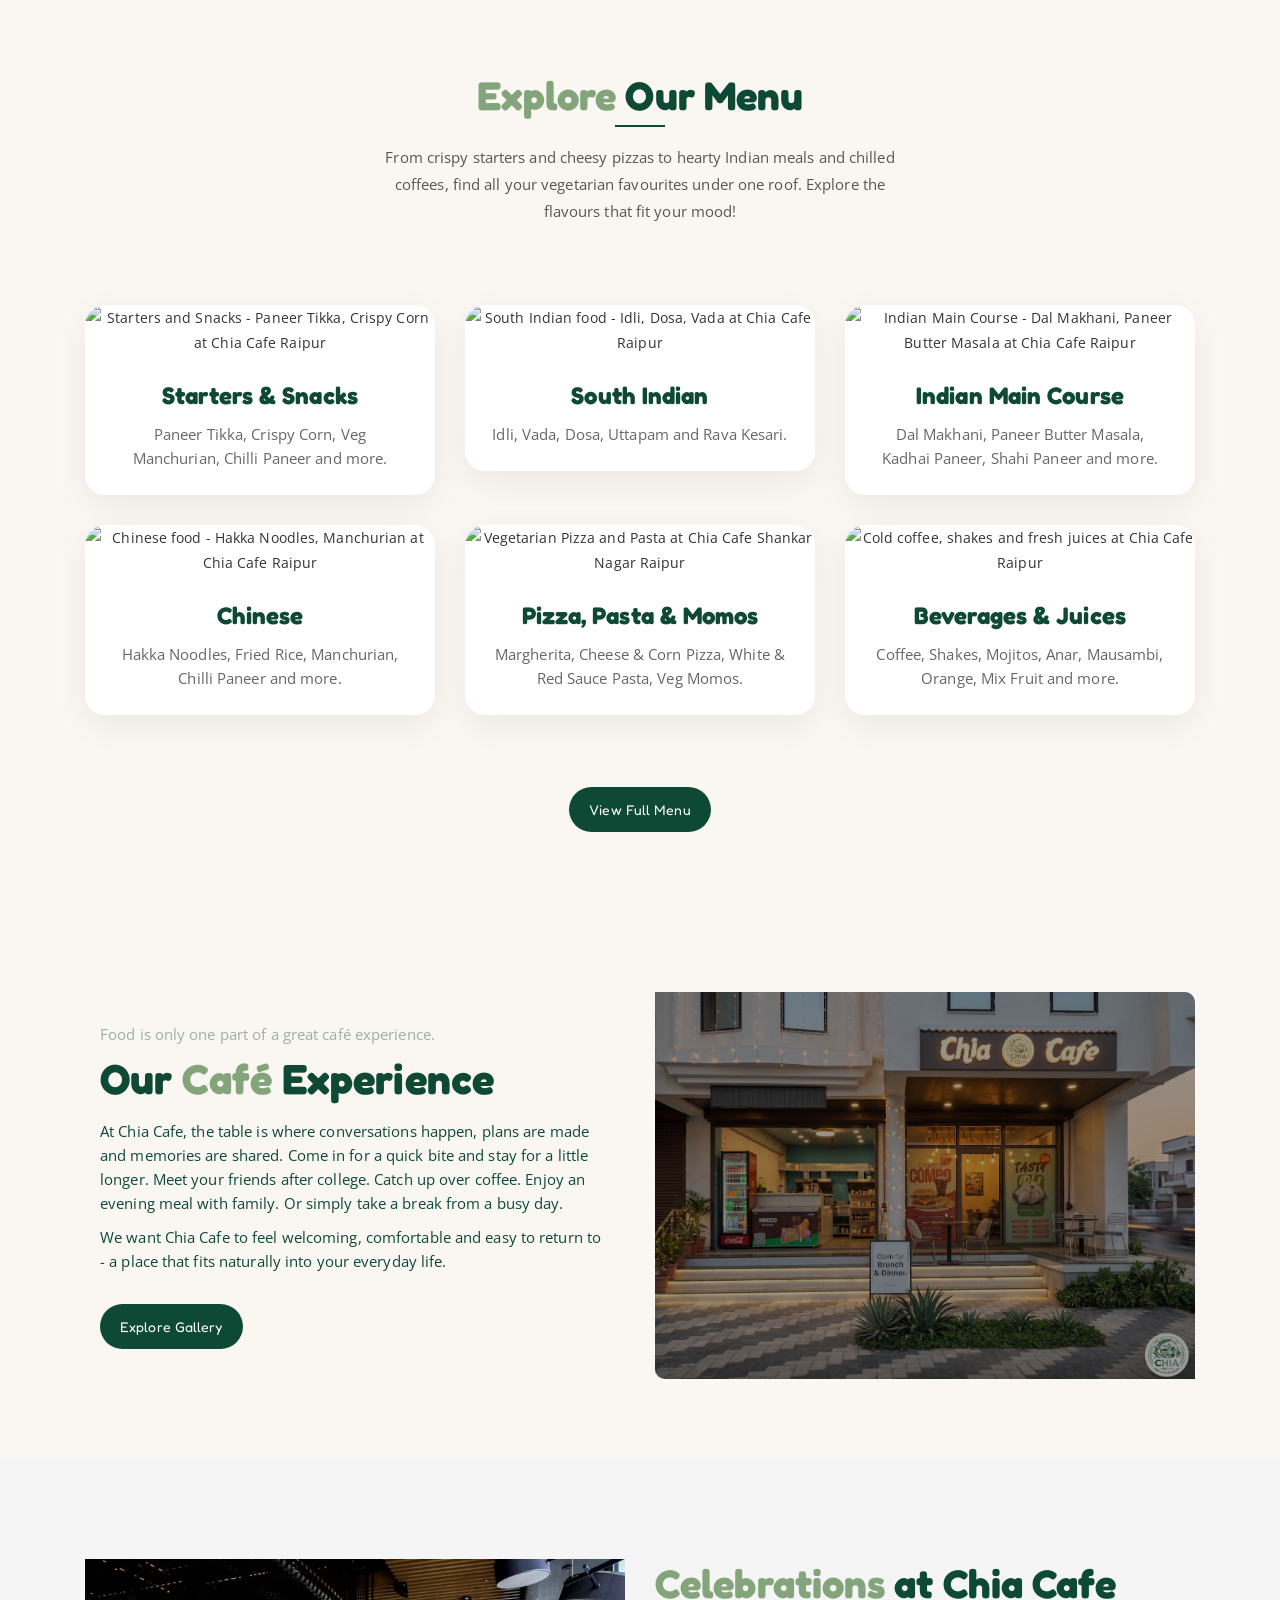
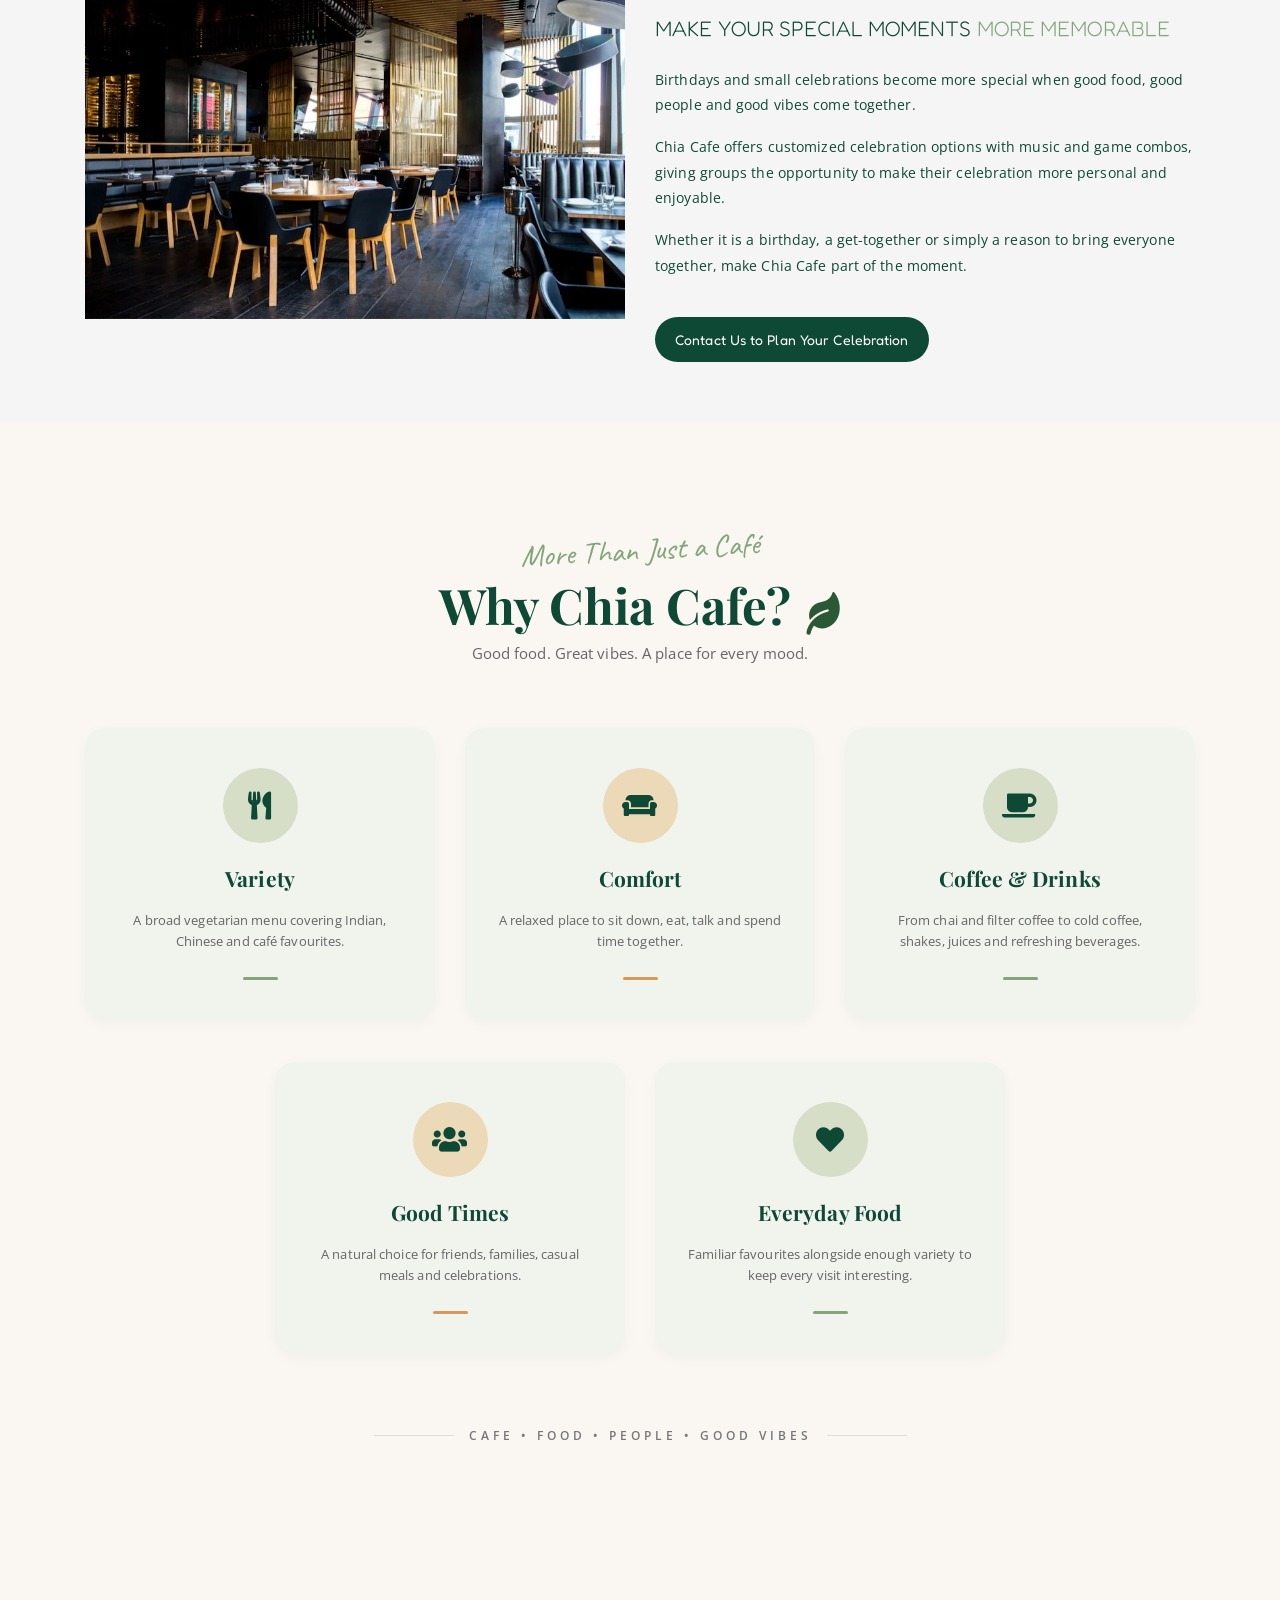
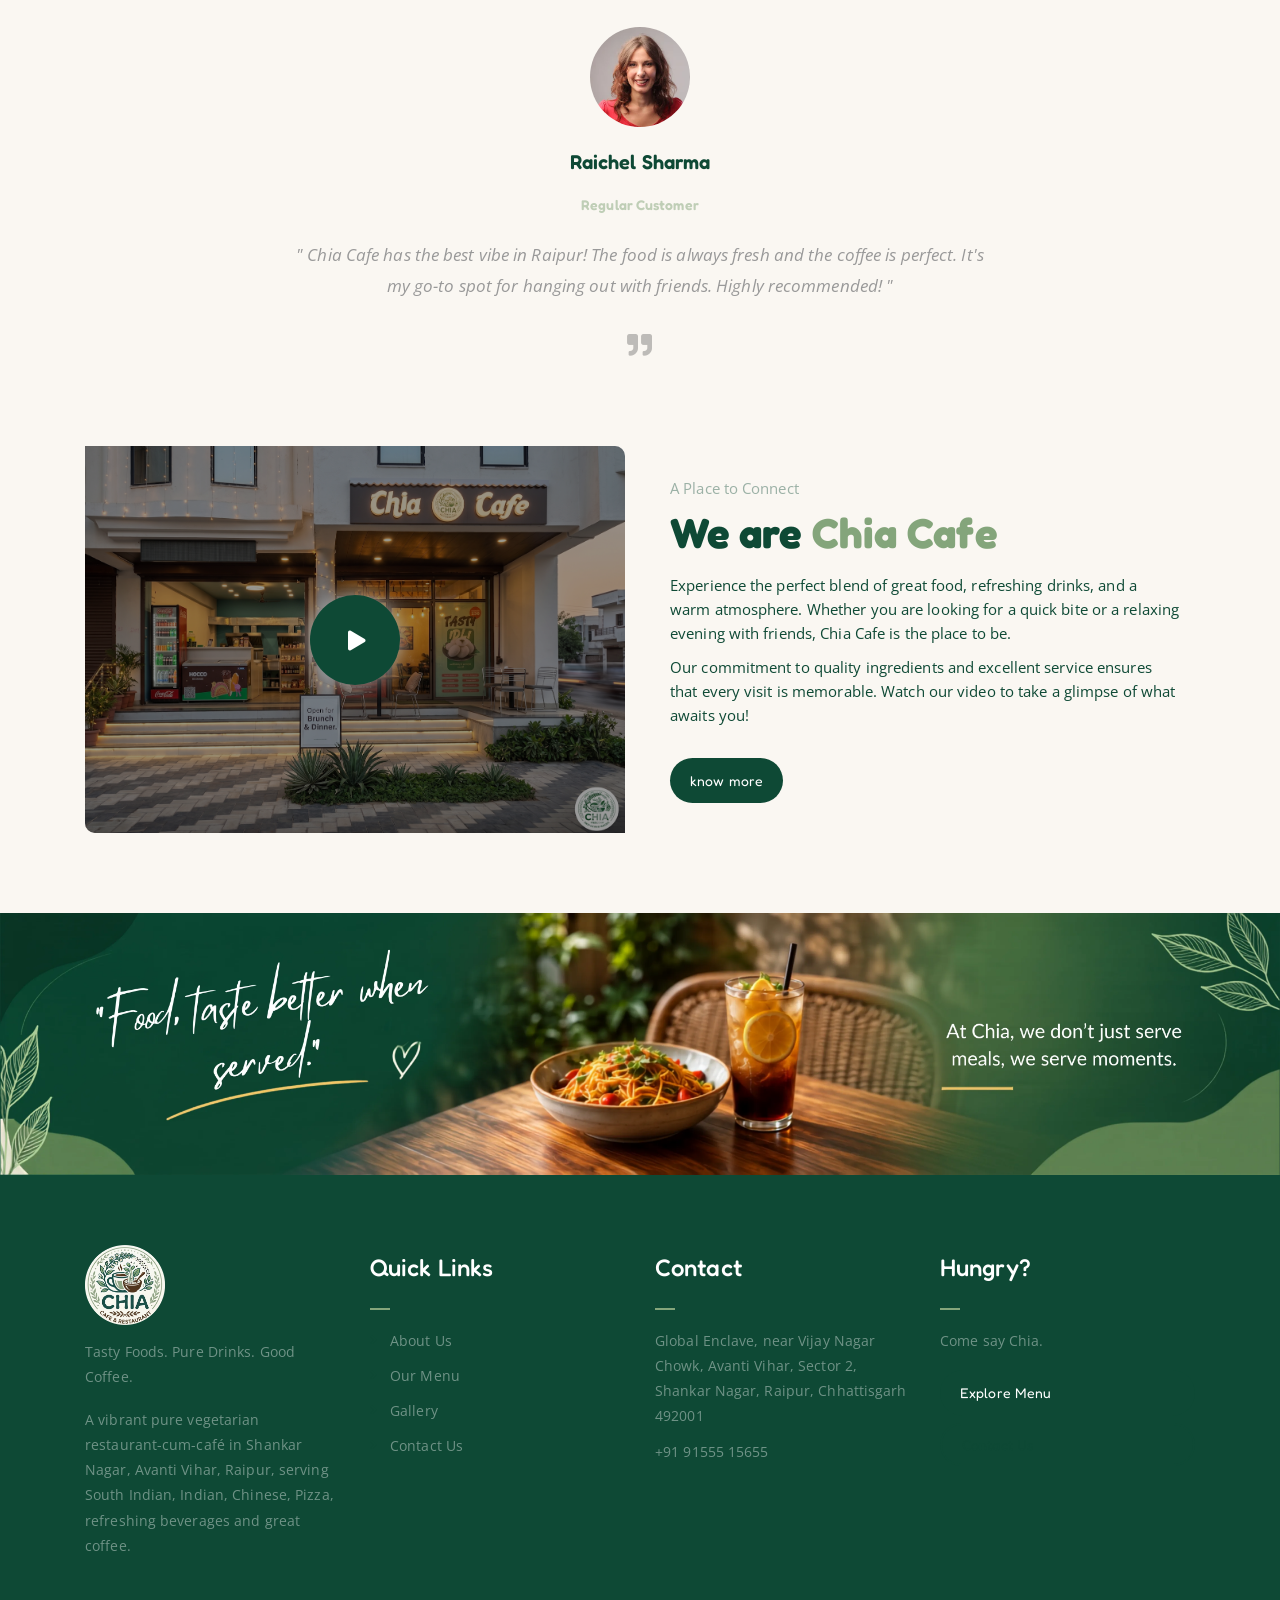
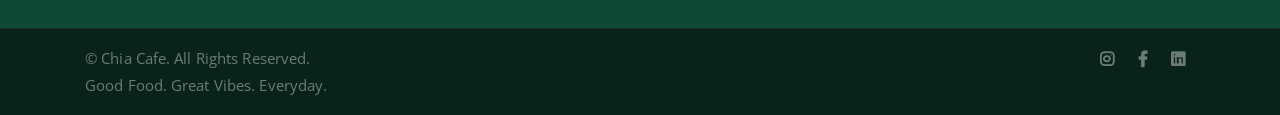
==== commit 1c355ec0: "Update contact page layout and styling; replace em dashes with hyphens; update mailer config" ====
--- a/index.html
+++ b/index.html
@@ -10,7 +10,7 @@
     <!-- Primary SEO Meta Tags -->
     <title>Chia Cafe Raipur | Best Vegetarian Café in Shankar Nagar, Avanti Vihar</title>
     <meta name="description"
-        content="Chia Cafe — Raipur's favourite pure vegetarian café in Shankar Nagar, Avanti Vihar. South Indian, Indian, Chinese, Pizza, Coffee & more. Perfect for family dining, friends hangout & birthday celebrations. Order on Swiggy & Zomato." />
+        content="Chia Cafe - Raipur's favourite pure vegetarian café in Shankar Nagar, Avanti Vihar. South Indian, Indian, Chinese, Pizza, Coffee & more. Perfect for family dining, friends hangout & birthday celebrations. Order on Swiggy & Zomato." />
     <meta name="keywords"
         content="cafe in Raipur, cafe in Shankar Nagar Raipur, vegetarian restaurant Raipur, pure veg cafe Raipur, best cafe Avanti Vihar, cafe near Vijay Nagar Chowk, cold coffee Raipur, South Indian food Raipur, pizza cafe Raipur, birthday celebration cafe Raipur, family restaurant Shankar Nagar, coffee shop Raipur, restaurant near me Raipur, veg cafe Chhattisgarh, Chia Cafe" />
     <meta name="author" content="Chia Cafe" />
@@ -142,7 +142,7 @@
                         <!-- logo -->
                         <div class="site-logo">
                             <a href="index.html">
-                                <img alt="Chia Cafe Logo – Vegetarian Café in Raipur" src="assets/img/logo.webp"
+                                <img alt="Chia Cafe Logo - Vegetarian Café in Raipur" src="assets/img/logo.webp"
                                     style="width: 120px; height: auto;" />
                             </a>
                         </div>
@@ -314,7 +314,7 @@
                         <h2 class="story-heading">Our Story</h2>
                         <p class="story-script-sub">From a Simple Idea to a Cozy Space</p>
 
-                        <p>Chia Cafe began with a simple idea — to create a place where people can enjoy delicious food,
+                        <p>Chia Cafe began with a simple idea - to create a place where people can enjoy delicious food,
                             sip on great coffee and feel at home. What started as a passion for good food and warm
                             conversations has now grown into a café loved by families, friends and food lovers alike.
                         </p>
@@ -346,7 +346,7 @@
                 <div class="col-lg-4 col-md-6 text-center">
                     <div class="single-product-item">
                         <div class="product-image">
-                            <img alt="Starters and Snacks – Paneer Tikka, Crispy Corn at Chia Cafe Raipur"
+                            <img alt="Starters and Snacks - Paneer Tikka, Crispy Corn at Chia Cafe Raipur"
                                 src="https://images.unsplash.com/photo-1541592106381-b31e9677c0e5?auto=format&amp;fit=crop&amp;w=800&amp;q=80"
                                 loading="lazy" />
                         </div>
@@ -357,7 +357,7 @@
                 <div class="col-lg-4 col-md-6 text-center">
                     <div class="single-product-item">
                         <div class="product-image">
-                            <img alt="South Indian food – Idli, Dosa, Vada at Chia Cafe Raipur"
+                            <img alt="South Indian food - Idli, Dosa, Vada at Chia Cafe Raipur"
                                 src="https://images.unsplash.com/photo-1585937421612-70a008356fbe?auto=format&amp;fit=crop&amp;w=800&amp;q=80"
                                 loading="lazy" />
                         </div>
@@ -368,7 +368,7 @@
                 <div class="col-lg-4 col-md-6 text-center">
                     <div class="single-product-item">
                         <div class="product-image">
-                            <img alt="Indian Main Course – Dal Makhani, Paneer Butter Masala at Chia Cafe Raipur"
+                            <img alt="Indian Main Course - Dal Makhani, Paneer Butter Masala at Chia Cafe Raipur"
                                 src="https://images.unsplash.com/photo-1544145945-f90425340c7e?auto=format&amp;fit=crop&amp;w=800&amp;q=80"
                                 loading="lazy" />
                         </div>
@@ -380,7 +380,7 @@
                 <div class="col-lg-4 col-md-6 text-center">
                     <div class="single-product-item">
                         <div class="product-image">
-                            <img alt="Chinese food – Hakka Noodles, Manchurian at Chia Cafe Raipur"
+                            <img alt="Chinese food - Hakka Noodles, Manchurian at Chia Cafe Raipur"
                                 src="https://images.unsplash.com/photo-1585032226651-759b368d7246?auto=format&amp;fit=crop&amp;w=800&amp;q=80"
                                 loading="lazy" />
                         </div>
@@ -454,7 +454,7 @@
                 <!--Image Column-->
                 <div class="image-column col-lg-6">
                     <div class="image">
-                        <img alt="Birthday celebration at Chia Cafe Raipur – Special occasions and parties"
+                        <img alt="Birthday celebration at Chia Cafe Raipur - Special occasions and parties"
                             src="assets/img/a.webp" loading="lazy" />
                     </div>
                 </div>
@@ -654,7 +654,7 @@
 
     <!-- shop banner (Image Only) -->
     <section class="shop-banner-image" style="width: 100%;">
-        <img src="assets/img/1.webp" alt="Chia Cafe – Pure Vegetarian Restaurant and Café in Raipur, Chhattisgarh"
+        <img src="assets/img/1.webp" alt="Chia Cafe - Pure Vegetarian Restaurant and Café in Raipur, Chhattisgarh"
             style="width: 100%; height: auto; display: block;" loading="lazy">
     </section>
     <!-- end shop banner -->
@@ -664,7 +664,7 @@
             <div class="row">
                 <div class="col-lg-3 col-md-6">
                     <div class="footer-box about-widget">
-                        <img src="assets/img/logo.webp" alt="Chia Cafe Logo – Vegetarian Café Raipur"
+                        <img src="assets/img/logo.webp" alt="Chia Cafe Logo - Vegetarian Café Raipur"
                             class="footer-logo mb-3" style="max-width: 80px;" loading="lazy">
                         <p>Tasty Foods. Pure Drinks. Good Coffee.</p>
                         <p>A vibrant pure vegetarian restaurant-cum-café in Shankar Nagar, Avanti Vihar, Raipur, serving
@@ -763,4 +763,4 @@
     </a>
 </body>
 
-</html>+</html>
